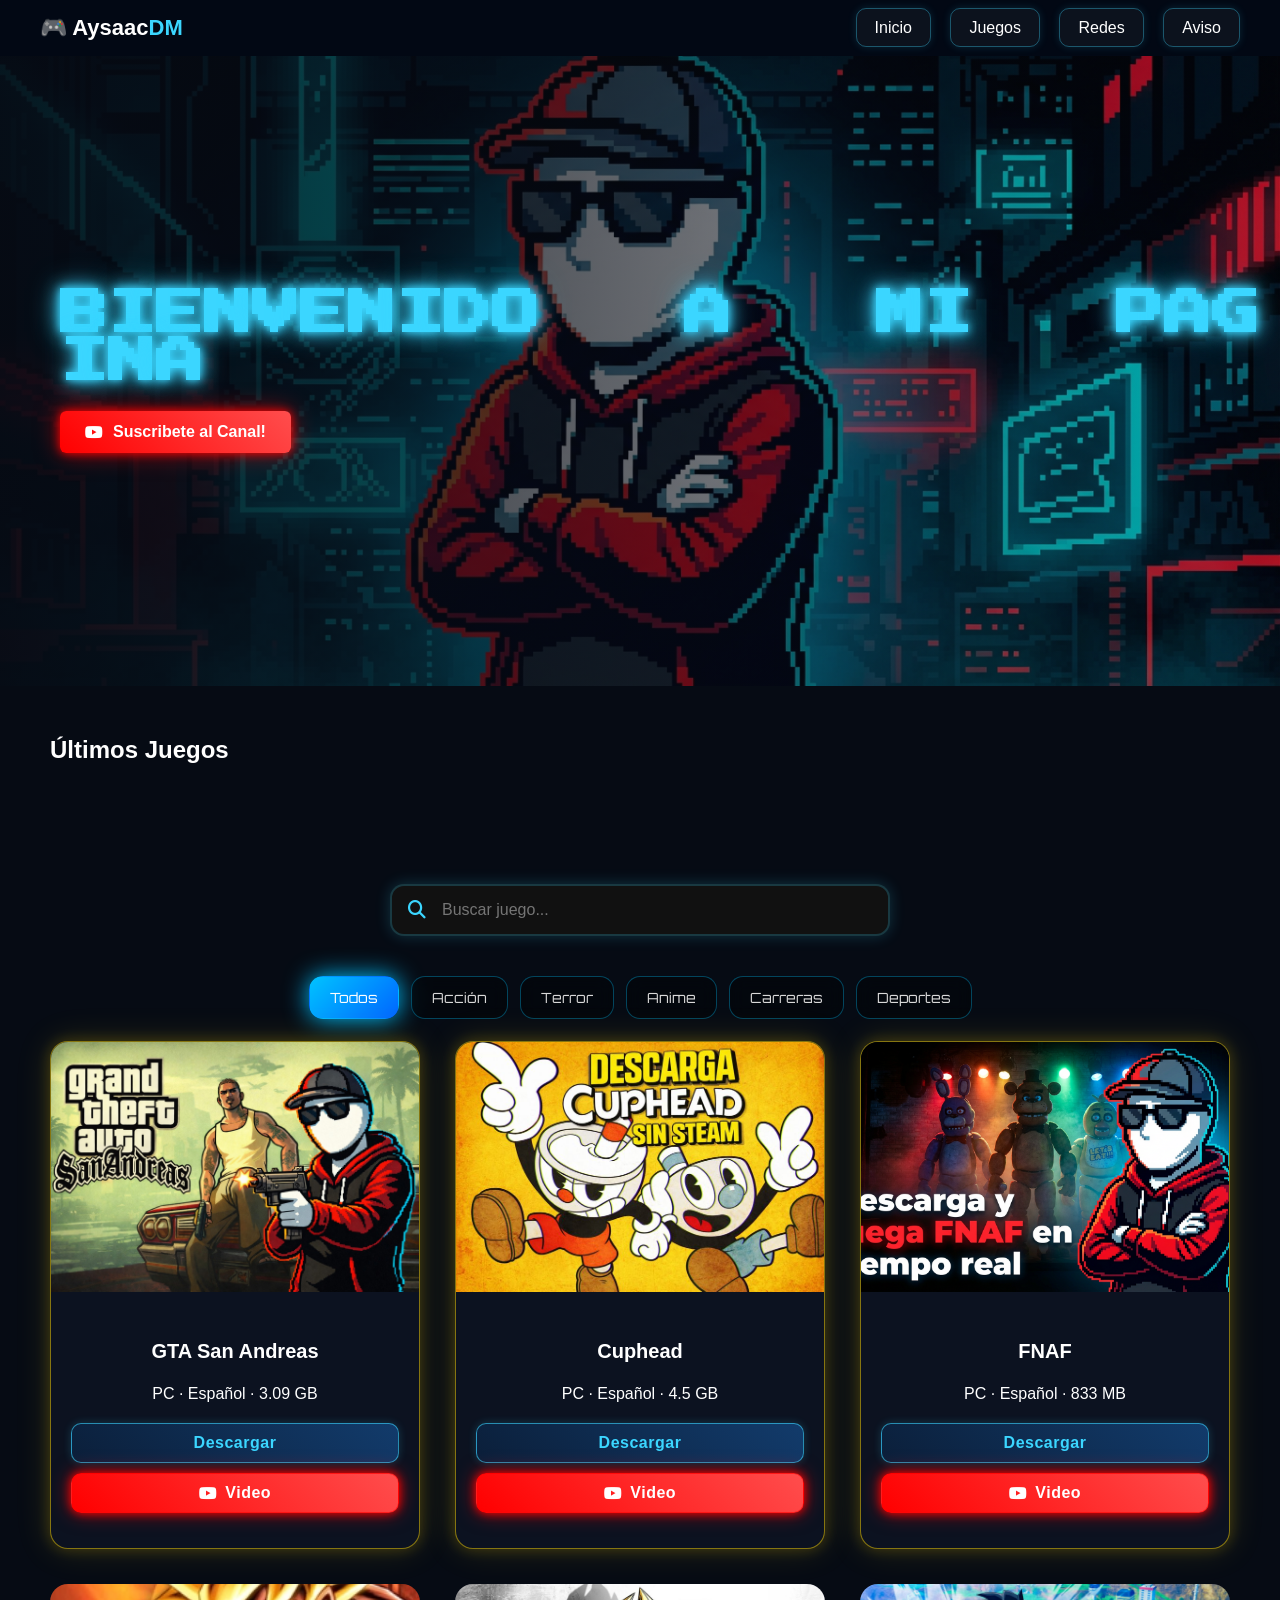
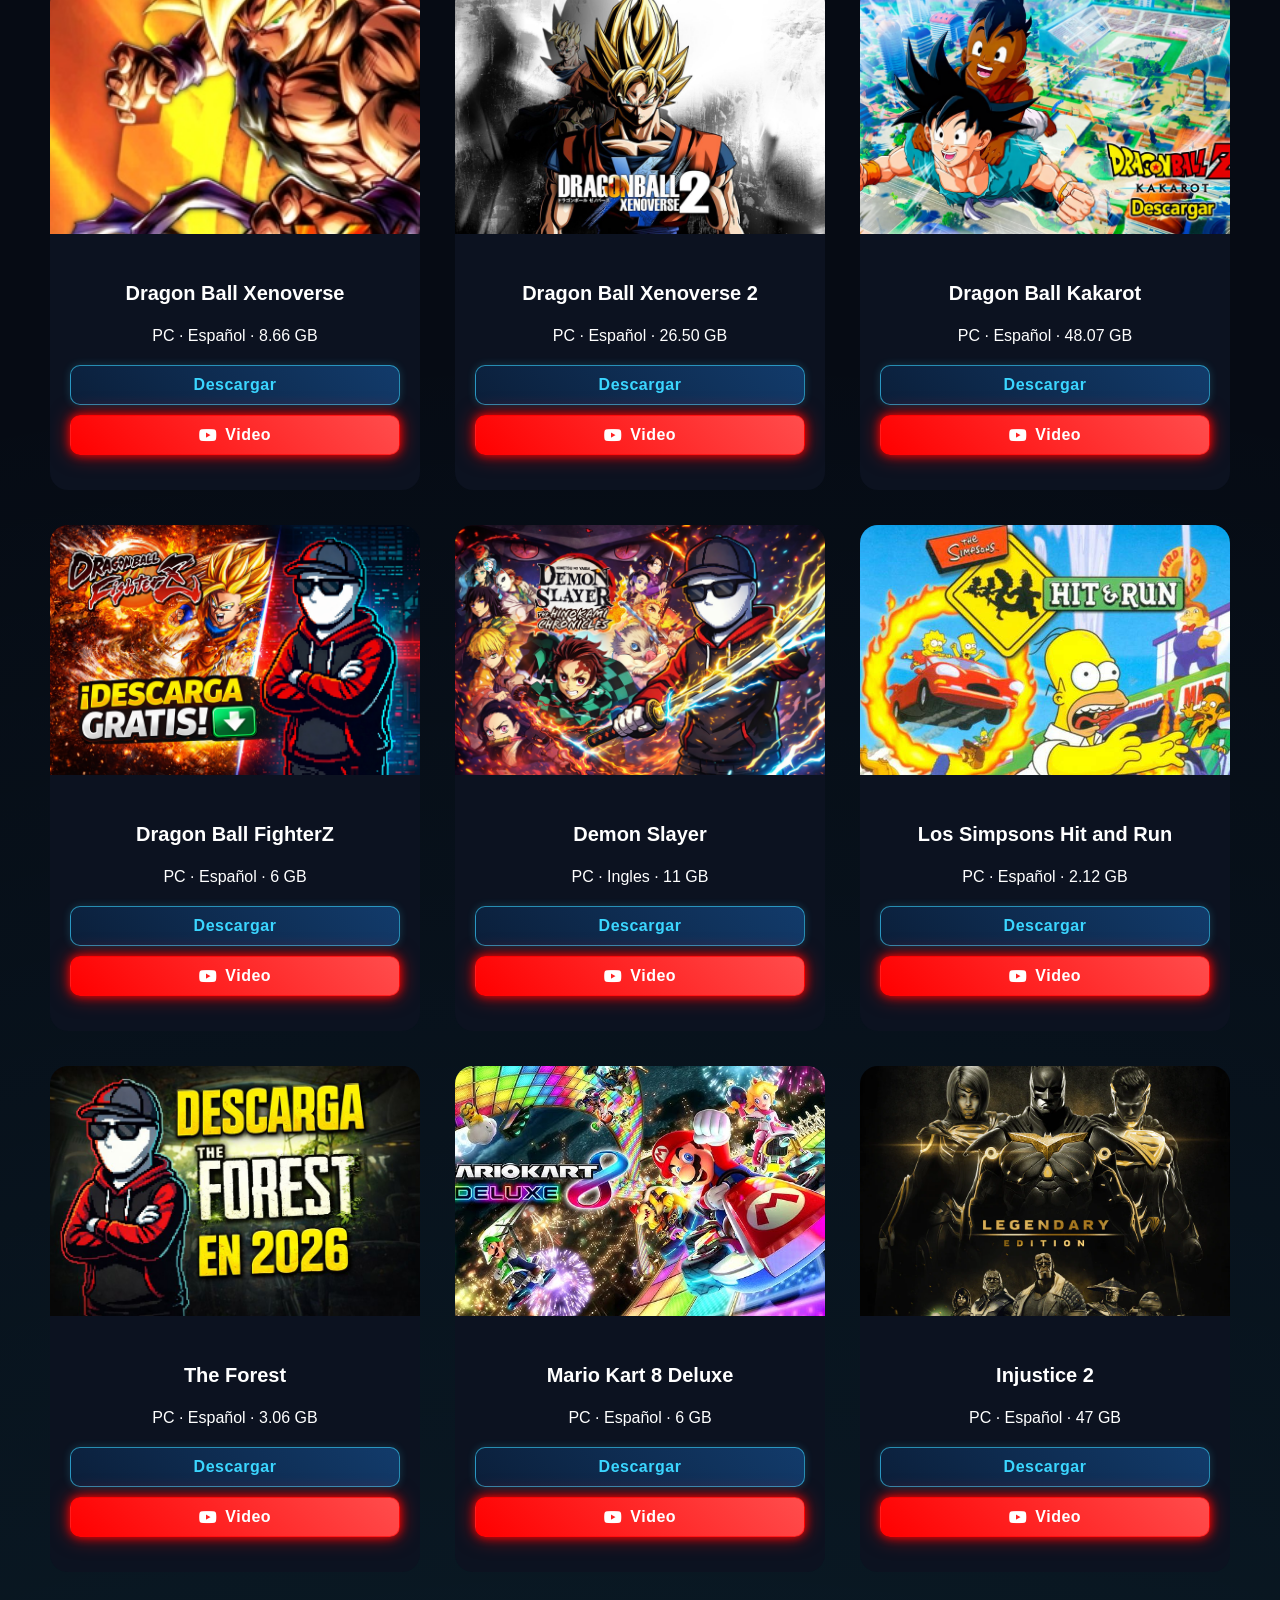
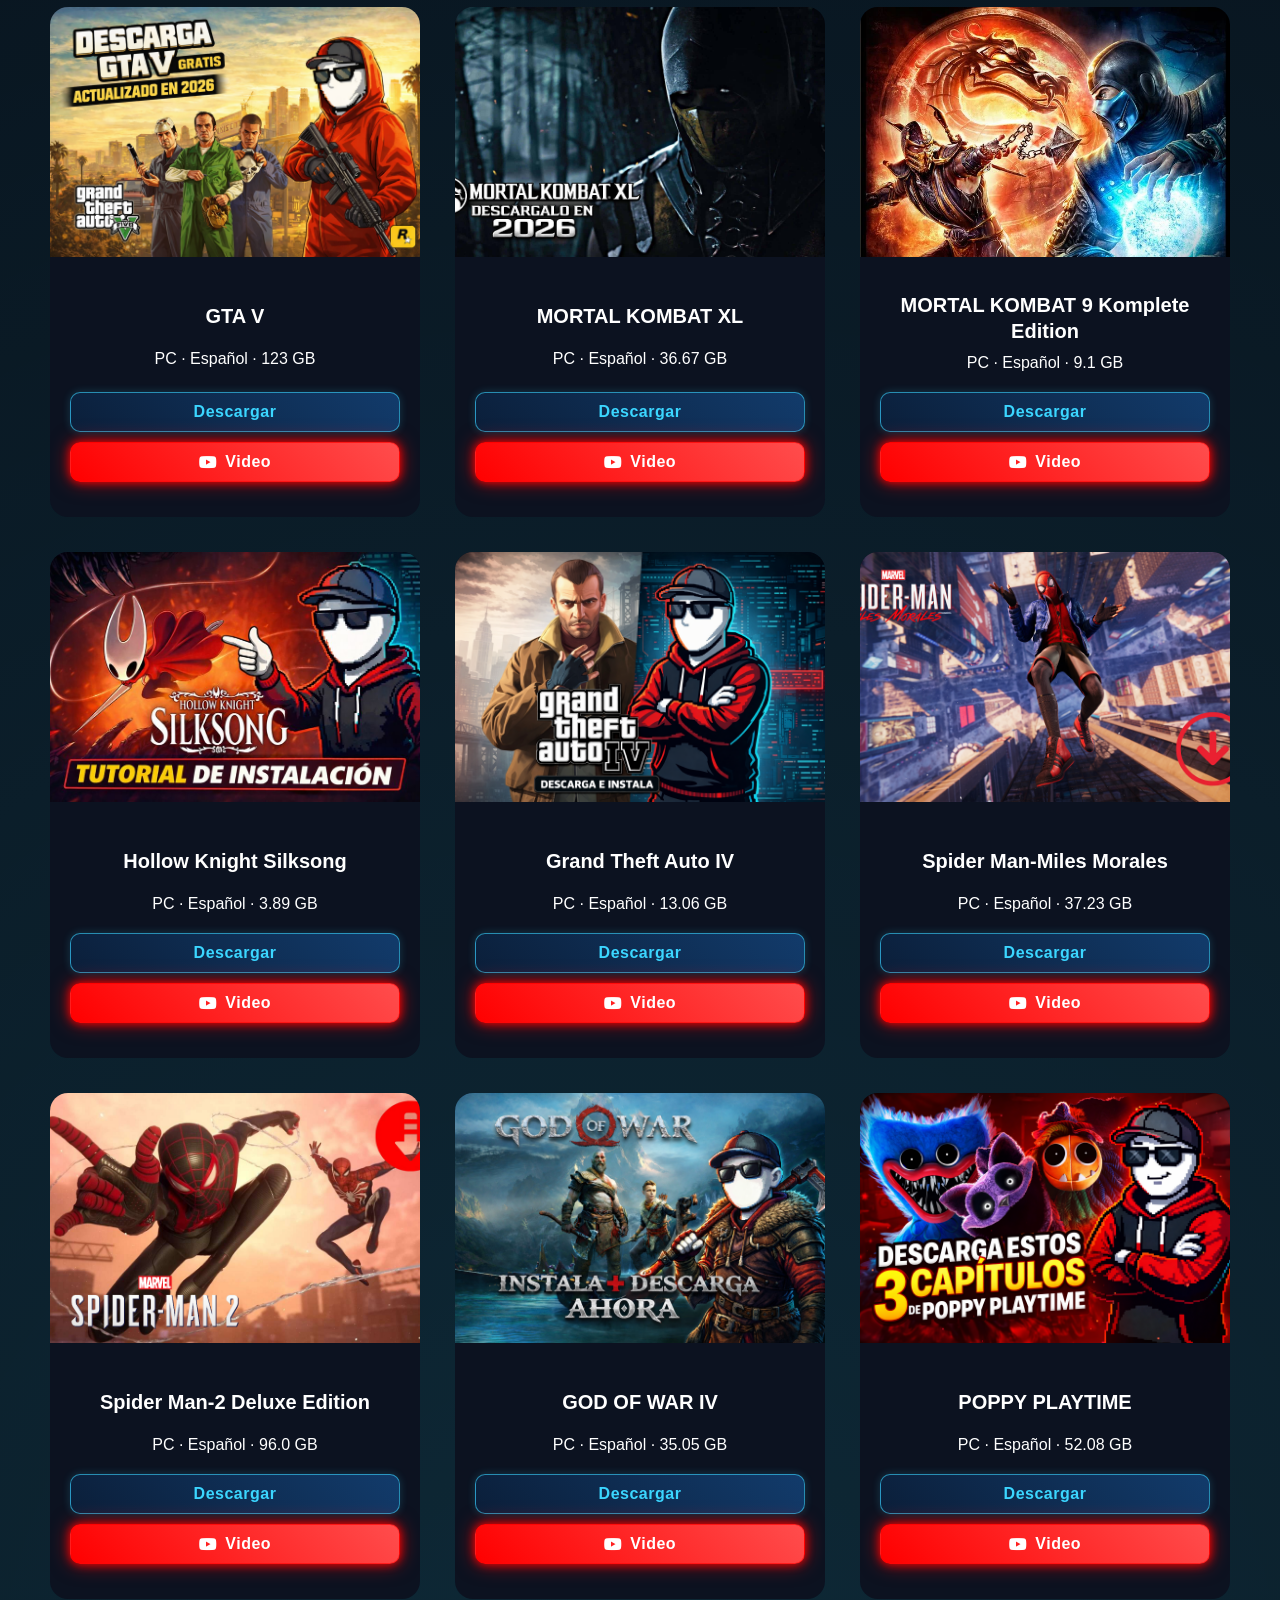
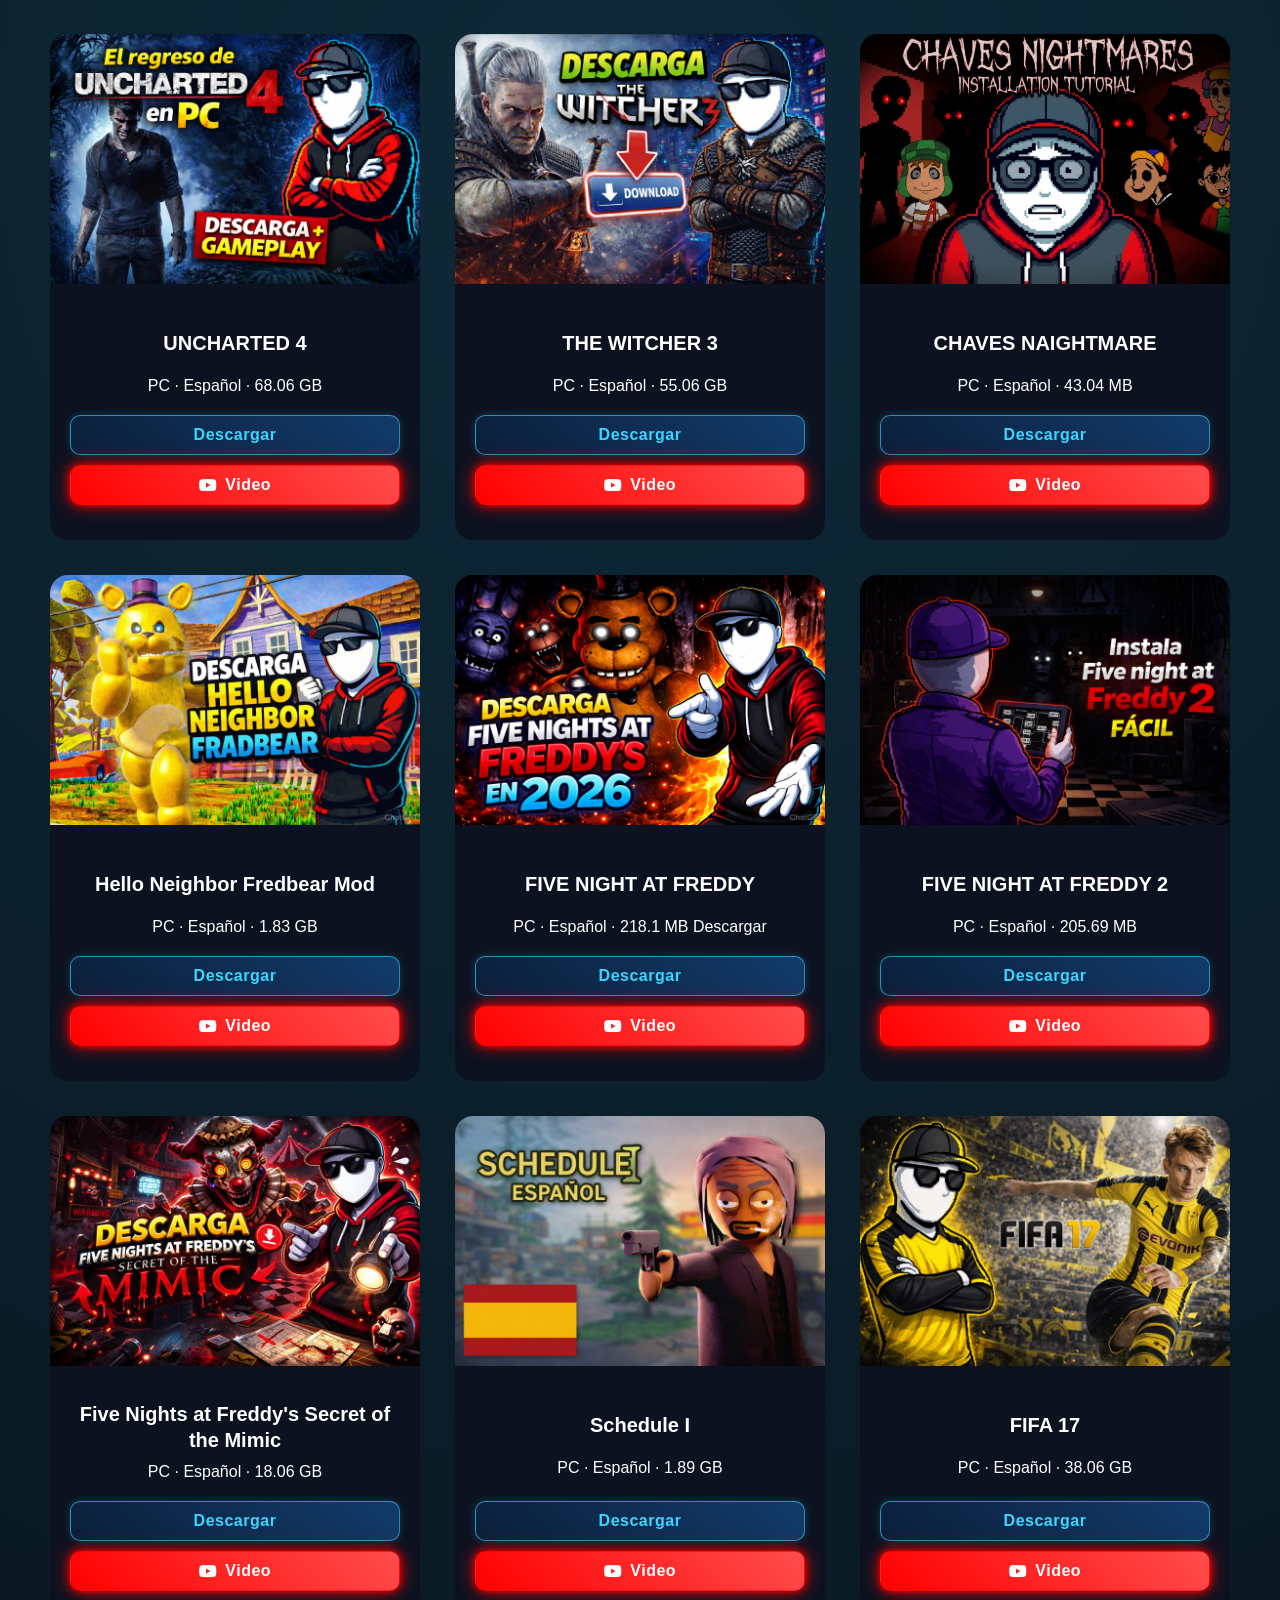
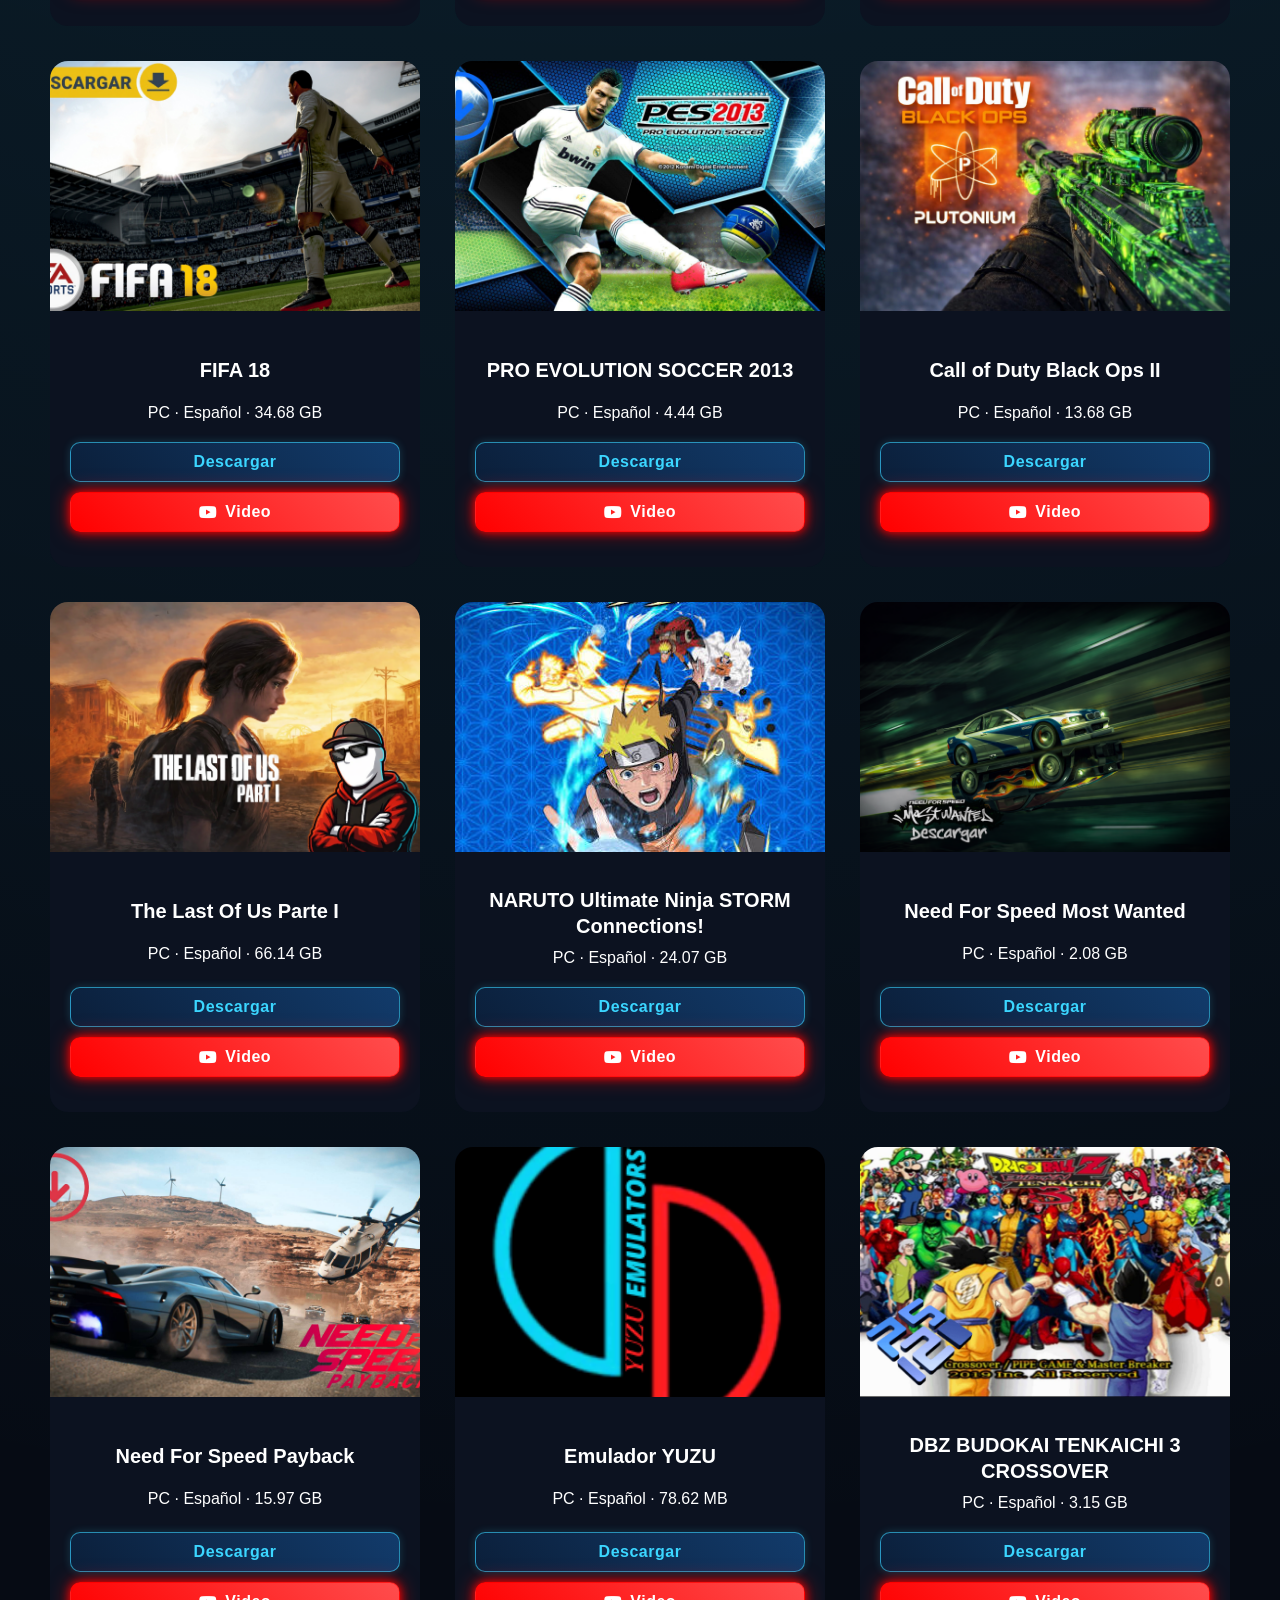
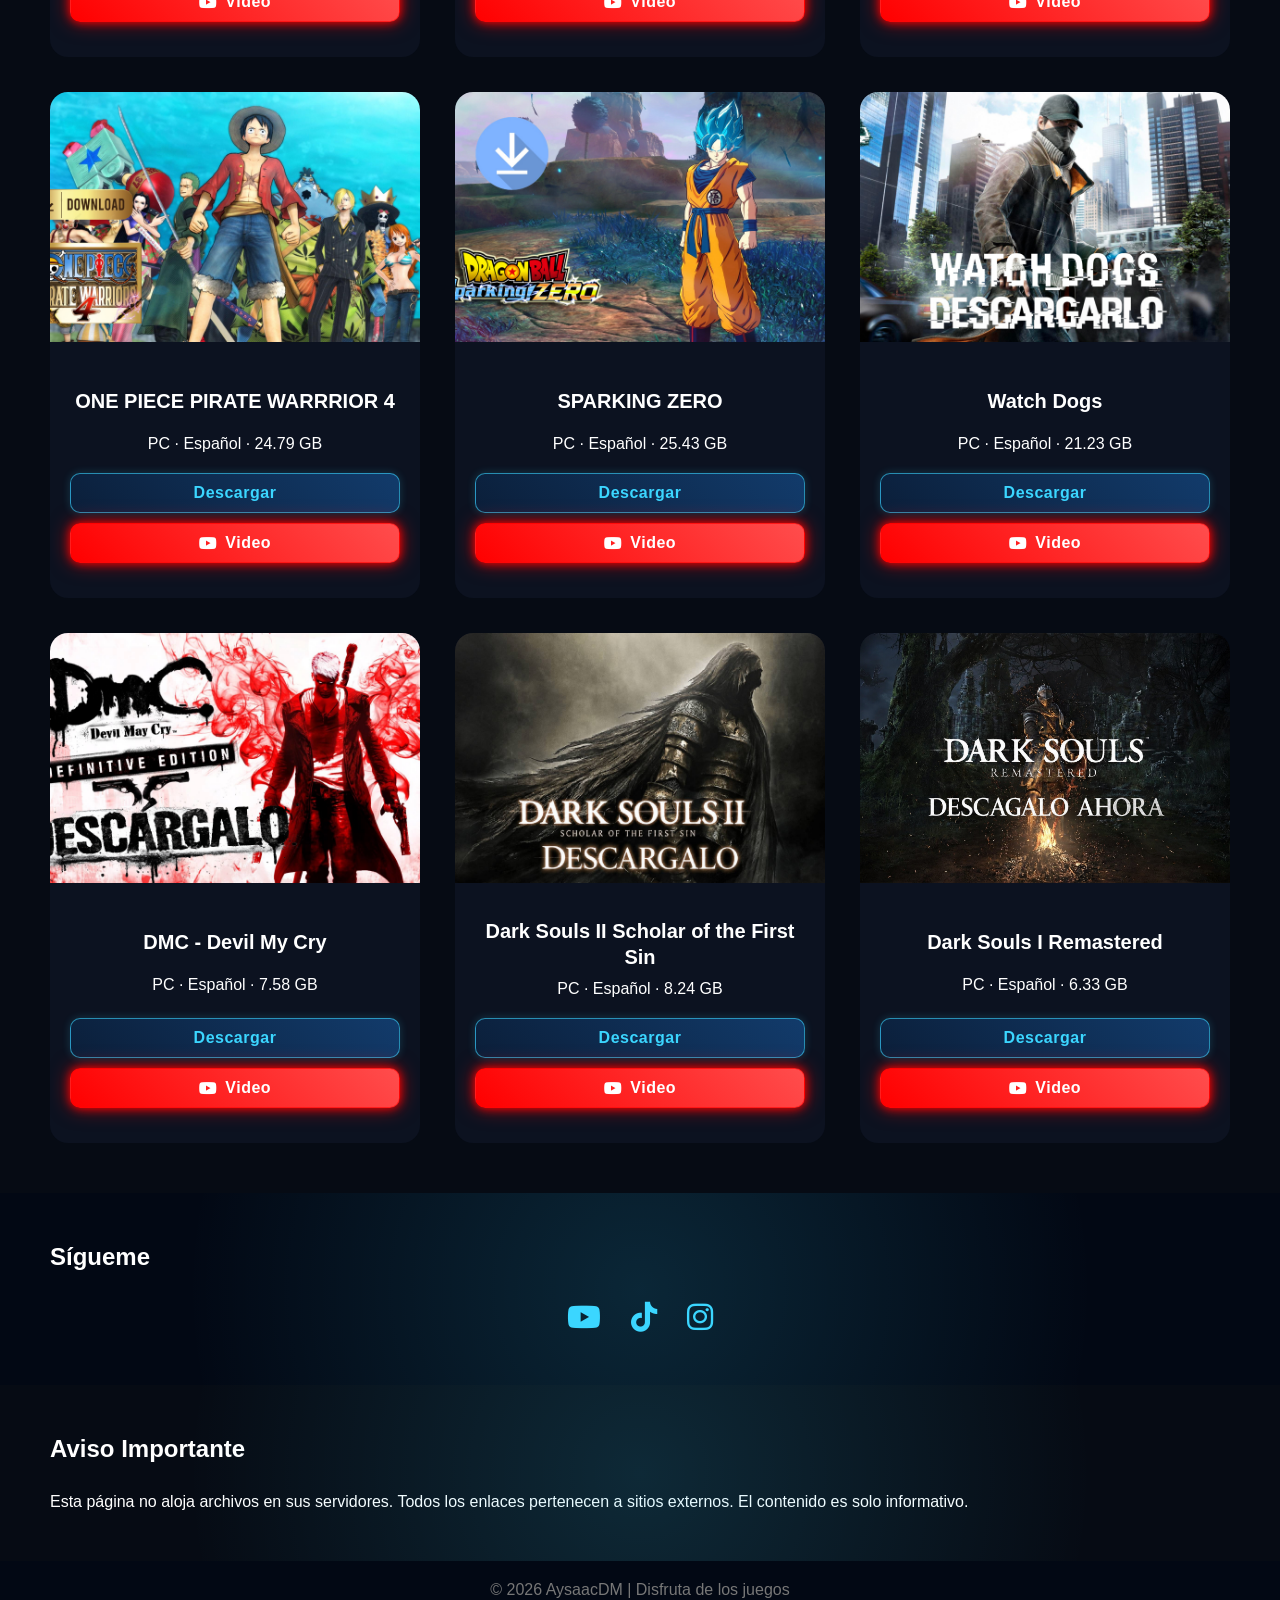
==== index.html @ 8da55d1e "payback" ====
<!DOCTYPE html>
  <html lang="es">

  <head>
  <meta charset="UTF-8">
  <title>Aysaac_DM | Descarga Juegos PC</title>

  <link rel="icon" href="images/logo.ico.png" type="image/png">

  <meta name="viewport" content="width=device-width, initial-scale=1.0">

  <link rel="stylesheet" href="style.css">

  <link rel="stylesheet"
  href="https://cdnjs.cloudflare.com/ajax/libs/font-awesome/6.5.0/css/all.min.css">

  <link href="https://fonts.googleapis.com/css2?family=Orbitron:wght@500;700;900&display=swap" rel="stylesheet">

  <link href="https://fonts.googleapis.com/css2?family=Press+Start+2P&display=swap" rel="stylesheet">


  </head>



  <body>
    

    

    <!-- LOADER GAMER -->

  <!-- LOADER -->

  <div id="loader">

    <div class="loader-content">

      <div class="loader-top">
        NO OLVIDES SUSCRIBIRTE AL CANAL!!
      </div>

      <div class="loader-logo">
        <img src="images/logo.ico.png" alt="Logo">
      </div>

      <h2>AysaacDM</h2>

      <p>Cargando juegos...</p>

      <div class="loader-bar">
        <div class="loader-progress"></div>
      </div>

    </div>

  </div>

  <!-- NAVBAR -->

  <header class="navbar">

  <div class="logo">🎮 Aysaac<span>DM</span></div>

  <nav>
  <a href="#inicio">Inicio</a>
  <a href="#juegos">Juegos</a>
  <a href="#redes">Redes</a>
  <a href="#aviso">Aviso</a>
  </nav>

  </header>



  <section class="hero" id="inicio">

  <div class="hero-text">

  <h1 class="mario-title">
  <span>B</span><span>I</span><span>E</span><span>N</span><span>V</span><span>E</span><span>N</span><span>I</span><span>D</span><span>O</span>
  &nbsp;
  <span>A</span>
  &nbsp;
  <span>M</span><span>I</span>
  &nbsp;
  <span>P</span><span>A</span><span>G</span><span>I</span><span>N</span><span>A</span>
  </h1>

  <a href="https://www.youtube.com/@Aysaac__DM" target="_blank" class="btn btn-games">
  <i class="fa-brands fa-youtube"></i>
  <span>Suscribete al Canal!</span>
  </a>

  </div>

  </section>

  <!-- JUEGOS -->





  <section class="section" id="juegos">

  <h2>Últimos Juegos</h2>

  <section class="features">

  </section>

  <!-- BUSCADOR -->

  <div class="search-box">

    <i class="fas fa-search"></i>

    <input 
      type="text" 
      id="searchInput" 
      placeholder="Buscar juego..."
    >

  </div>

  <!-- CATEGORIAS -->

<div class="categories">

  <button class="cat-btn active" data-category="all">
    Todos
  </button>

  <button class="cat-btn" data-category="accion">
    Acción
  </button>

  <button class="cat-btn" data-category="terror">
    Terror
  </button>

  <button class="cat-btn" data-category="anime">
    Anime
  </button>

  <button class="cat-btn" data-category="carreras">
    Carreras
  </button>

  <button class="cat-btn" data-category="deportes">
    Deportes
  </button>

</div>

  <div class="games-grid">


    


  <!-- GTA SA -->

 <div class="game-card" data-category="accion">
  <img src="images/gallery/Juegos/GTA SANDRI.jpeg">

  <div class="overlay">
    <h4>Requisitos</h4>

    <ul>
      <li><strong>SO:</strong> Windows 2000 / XP</li>
      <li><strong>CPU:</strong> Pentium 4 o Athlon XP</li>
      <li><strong>GPU:</strong> 128 MB (GeForce 6 recomendado)</li>
      <li><strong>RAM:</strong> 384 MB</li>
      <li><strong>Almacenamiento:</strong> 4.7 GB</li>
      <li><strong>Audio:</strong> DirectX 9 (Sound Blaster Audigy 2 recomendado)</li>
    </ul>
  </div>

  <div class="info">
  <h3>GTA San Andreas</h3>
  <p>PC · Español · 3.09 GB</p>
  <a href="https://www.mediafire.com/file/rllju7hpliow1r2/GTA+SAN+ANDREAS.rar/file" target="_blank">Descargar</a>

  <a href="https://www.youtube.com/watch?v=k7CGiXMUijY" target="_blank" class="btn-yt">
    <i class="fa-brands fa-youtube"></i> Video
  </a>
  </div>
  </div>


  <!-- CUPHEAD -->

 <div class="game-card" data-category="accion">
  <img src="images/gallery/Juegos/cup.png">

  <div class="overlay">
    <h4>Requisitos</h4>

    <ul>
      <li><strong>SO:</strong> Windows 7 / 8 / 10</li>
      <li><strong>CPU:</strong> i3 2100 / Athlon II X4 640</li>
      <li><strong>RAM:</strong> 4 GB</li>
      <li><strong>GPU:</strong> GT 240 1GB / Radeon 5570 1GB</li>
      <li><strong>DirectX:</strong> 9.0</li>
      <li><strong>Almacenamiento:</strong> 15 GB</li>
    </ul>
  </div>

  <div class="info">
  <h3>Cuphead</h3>
  <p>PC · Español · 4.5 GB</p>
  <a href="https://www.mediafire.com/file/mxf8cq0v25fnnbp/Cuphead-Kira-gtaall.rar/file" target="_blank">Descargar</a>


  <a href="https://youtu.be/Y2ePEMEddlQ?si=c9VdVTzlNTROynIb" target="_blank" class="btn-yt">
    <i class="fa-brands fa-youtube"></i> Video
  </a>

  </div>
  </div>


  <!-- FNAF -->

<div class="game-card" data-category="terror">
  <img src="images/gallery/Juegos/fnaf.png">

    <div class="overlay">
  <h4>Requisitos</h4>

    <ul>
      <li><strong>SO:</strong> Windows XP / Vista / 7</li>
      <li><strong>CPU:</strong> Pentium 4 2 GHz o equivalente</li>
      <li><strong>GPU:</strong> 1 GB</li>
      <li><strong>DirectX:</strong> 9.0</li>
      <li><strong>Almacenamiento:</strong> 250 MB</li>
    </ul>
  </div>

  <div class="info">
  <h3>FNAF</h3>
  <p>PC · Español · 833 MB</p>
  <a href="https://www.mediafire.com/file/dpvyp57zwkxah10/FNAF_REAL_TIME.rar/file/" target="_blank">Descargar</a>

  <a href="https://youtu.be/ZVN8zI2u3Ow?si=3Av5zK5i4zygZqQC" target="_blank" class="btn-yt">
    <i class="fa-brands fa-youtube"></i> Video
  </a>

  </div>
  </div>


  <!-- XENOVERSE -->

<div class="game-card" data-category="anime">
  <img src="images/gallery/Juegos/XENOVERSEEE1.jpg">

  <div class="overlay">
    <h4>Requisitos</h4>

    <ul>
      <li><strong>SO:</strong> Windows Vista / 7 (64-bit)</li>
      <li><strong>CPU:</strong> Core 2 Duo 2.4 GHz / Athlon X2 5200+</li>
      <li><strong>GPU:</strong> GeForce 8800 / Radeon HD 3870 (512 MB)</li>
      <li><strong>RAM:</strong> 2 GB</li>
      <li><strong>DirectX:</strong> 9.0c</li>
      <li><strong>Almacenamiento:</strong> 10 GB</li>
    </ul>
  </div>

  <div class="info">
  <h3>Dragon Ball Xenoverse</h3>
  <p>PC · Español · 8.66 GB</p>
  <a href="https://1shared.link/d/6tYD4kFzE_CR" target="_blank">Descargar</a>

   <a href="https://www.youtube.com/watch?v=-KepyLrRb-I" target="_blank" class="btn-yt">
    <i class="fa-brands fa-youtube"></i> Video
  </a>
  

</div>
  </div>

  <div class="game-card" data-category="anime">
  <img src="images/gallery/Juegos/xenoversee2.jpg">

  <div class="overlay">
    <h4>Requisitos</h4>

<ul>
  <li><strong>SO:</strong> Windows 10 / 11 (64-bit)</li>
  <li><strong>CPU:</strong> Intel Core i5-4460 / AMD Ryzen 3 1200 o superior</li>
  <li><strong>GPU:</strong> NVIDIA GeForce GTX 750 Ti / AMD Radeon HD 7850 o superior</li>
  <li><strong>RAM:</strong> 8 GB</li>
  <li><strong>DirectX:</strong> 11</li>
  <li><strong>Almacenamiento:</strong> 17 GB o más</li>
</ul>
  </div>

  <div class="info">
  <h3>Dragon Ball Xenoverse 2</h3>
  <p>PC · Español · 26.50 GB</p>
  <a href="https://1shared.link/d/_0Cbdvd2vwU0" target="_blank">Descargar</a>

   <a href="https://www.youtube.com/watch?v=_yi1lsTfALY" target="_blank" class="btn-yt">
    <i class="fa-brands fa-youtube"></i> Video
  </a>
  

</div>
  </div>


  <!-- HYTALE -->

<div class="game-card" data-category="anime">
  <img src="images/gallery/Juegos/Kakarot.png">

  <div class="overlay">
    <h4>Requisitos</h4>

<ul>
  <li><strong>SO:</strong> Windows 10 64-bit</li>
  <li><strong>CPU:</strong> Intel Core i5-2400 / AMD Phenom II X6 1100T</li>
  <li><strong>GPU:</strong> GTX 750 Ti / Radeon HD 7950</li>
  <li><strong>RAM:</strong> 8 GB</li>
  <li><strong>Almacenamiento:</strong> 40 GB disponibles</li>
  <li><strong>DirectX:</strong> Versión 11</li>
</ul>
  </div>

  <div class="info">
  <h3>Dragon Ball Kakarot</h3>
  <p>PC · Español · 48.07 GB</p>
  <a href="https://1shared.link/d/tyL8OWLxM-ZJ" target="_blank">Descargar</a>
  
  <a href="https://youtu.be/2BkRnjzjzXs?si=EoT9rq_goZgwVsqI" target="_blank" class="btn-yt">
    <i class="fa-brands fa-youtube"></i> Video
  </a>

</div>
  </div>


  <!-- DRAGON BALL FIGHTERZ -->

<div class="game-card" data-category="anime">
  <img src="images/gallery/Juegos/fght.png">

  <div class="overlay">
    <h4>Requisitos</h4>

    <ul>
      <li><strong>SO:</strong> Windows 10+</li>
      <li><strong>CPU:</strong> Intel Core i5-3470 / AMD Ryzen 3 1200</li>
      <li><strong>GPU:</strong> NVIDIA GeForce GT 640 (2 GB) / AMD Radeon HD 7950 (3 GB)</li>
      <li><strong>RAM:</strong> 6 GB</li>
      <li><strong>DirectX:</strong> 11</li>
      <li><strong>Almacenamiento:</strong> 30 GB</li>
    </ul>
  </div>

  <div class="info">
  <h3>Dragon Ball FighterZ</h3>
  <p>PC · Español · 6 GB</p>
  <a href="https://1shared.link/d/jisxzUT22POE" target="_blank">Descargar</a>

  <a href="https://youtu.be/g8d5e7popHY" target="_blank" class="btn-yt">
    <i class="fa-brands fa-youtube"></i> Video
  </a>

  </div>
  </div>


  <!-- DEMON SLAYER -->

<div class="game-card" data-category="anime">
  <img src="images/gallery/Juegos/Demo.png">

  <div class="overlay">
    <h4>Requisitos</h4>

    <ul>
      <li><strong>SO:</strong> Windows 10+</li>
      <li><strong>CPU:</strong> Intel Core i5-3470 / AMD Ryzen 3 1200</li>
      <li><strong>GPU:</strong> NVIDIA GeForce GT 640 (2 GB) / AMD Radeon HD 7950 (3 GB)</li>
      <li><strong>RAM:</strong> 6 GB</li>
      <li><strong>DirectX:</strong> 11</li>
      <li><strong>Almacenamiento:</strong> 30 GB</li>
    </ul>
  </div> <!-- ✅ ESTE CIERRE FALTABA -->

  <div class="info">
  <h3>Demon Slayer</h3>
  <p>PC · Ingles · 11 GB</p>
  <a href="https://www.mediafire.com/file/lxok8yq92onoi8n/DEMON_SLAYER.torrent/file" target="_blank">Descargar</a>

  <a href="https://youtu.be/LftC0isSQis?si=gJVhBDRYR3LcnYRV" target="_blank" class="btn-yt">
    <i class="fa-brands fa-youtube"></i> Video
  </a>

  </div>
  </div>


  <!-- SIMPSONS -->

  <!-- SIMPSONS -->

  <div class="game-card">
  <img src="images/gallery/Juegos/simp.jpg">

  <div class="overlay">
    <h4>Requisitos</h4>

    <ul>
      <li><strong>SO:</strong> Microsoft Windows 98 / ME / 2000 / XP</li>
      <li><strong>CPU:</strong> Pentium III 1 GHz o equivalente</li>
      <li><strong>GPU:</strong> Tarjeta 3D compatible con DirectX (64 MB VRAM, T&L)</li>
      <li><strong>RAM:</strong> 256 MB</li>
      <li><strong>DirectX:</strong> 8.1 o superior</li>
      <li><strong>Audio:</strong> Tarjeta de sonido compatible con DirectX</li>
      <li><strong>Almacenamiento:</strong> 2.2 GB</li>
      <li><strong>Unidad:</strong> Lector CD-ROM 4X</li>
    </ul>
  </div>

  <div class="info">
  <h3>Los Simpsons Hit and Run</h3>
  <p>PC · Español · 2.12 GB</p>
  <a href="https://www.mediafire.com/file/si2wusjzrmrt692/Los_Simpsons_Hit_and_Run_-_AysaacDM.rar/file" target="_blank">Descargar</a>

  <a href="https://youtu.be/eVb5gvxaLbs?si=lA5Psq-jN1lP8d5y" target="_blank" class="btn-yt">
    <i class="fa-brands fa-youtube"></i> Video
  </a>

  </div>
  </div>


  <!-- THE FOREST -->

  <div class="game-card">
  <img src="images/gallery/Juegos/thefore.png">

  <div class="overlay">
    <h4>Requisitos</h4>

    <ul>
      <li><strong>SO:</strong> Windows 7</li>
      <li><strong>CPU:</strong> Procesador Quad Core</li>
      <li><strong>GPU:</strong> NVIDIA GeForce GTX 560</li>
      <li><strong>RAM:</strong> 4 GB</li>
      <li><strong>DirectX:</strong> 9.0</li>
      <li><strong>Almacenamiento:</strong> 5 GB</li>
      <li><strong>Audio:</strong> Tarjeta de sonido compatible con DirectX</li>
    </ul>
  </div>

  <div class="info">
  <h3>The Forest</h3>
  <p>PC · Español · 3.06 GB</p>
  <a href="https://www.mediafire.com/file/hulooi8ygowvgsw/The-Forest.rar/file" target="_blank">Descargar</a>

  <a href="https://youtu.be/zpbExv3RAlw?si=oVa7ggSahKhgmR7b" target="_blank" class="btn-yt">
    <i class="fa-brands fa-youtube"></i> Video
  </a>

  </div>
  </div>


  <!-- MARIO KART -->

<div class="game-card" data-category="carreras">
  <img src="images/gallery/Juegos/Mario.jpg">

  <div class="overlay">
    <h4>Requisitos</h4>

    <ul>
      <li><strong>SO:</strong> Windows 10 / 11</li>
      <li><strong>CPU:</strong> Intel Core i5/i7 (8ª gen+) / Ryzen 5/7</li>
      <li><strong>GPU:</strong> NVIDIA GTX 1060 / AMD RX 580 o superior</li>
      <li><strong>RAM:</strong> 16 GB</li>
      <li><strong>Almacenamiento:</strong> SSD requerido</li>
    </ul>
  </div>

  <div class="info">
  <h3>Mario Kart 8 Deluxe</h3>
  <p>PC · Español · 6 GB</p>
  <a href="https://switchrom.net/mario-kart-8-deluxe-nsp-xci-rom-96/" target="_blank">Descargar</a>

  <a href="https://youtu.be/JfQ8RovLNww?si=bmj4bAqeI0I1jKa8" target="_blank" class="btn-yt">
    <i class="fa-brands fa-youtube"></i> Video
  </a>

  </div>
  </div>


  <!-- INJUSTICE -->

<div class="game-card" data-category="accion">
  <img src="images/gallery/Juegos/Injus.webp">

  <div class="overlay">
    <h4>Requisitos</h4>

    <ul>
      <li><strong>SO:</strong> Windows 7 / 10 (64-bit)</li>
      <li><strong>CPU:</strong> Intel Core i3-2100 / AMD FX-6300 / Ryzen 5 1400</li>
      <li><strong>GPU:</strong> GTX 780 / GTX 1060 6GB / Radeon R9 290 / RX 570</li>
      <li><strong>RAM:</strong> 8 GB</li>
      <li><strong>DirectX:</strong> 11</li>
      <li><strong>Almacenamiento:</strong> 60 GB</li>
      <li><strong>Internet:</strong> Conexión de banda ancha</li>
    </ul>
  </div>

  <div class="info">
  <h3>Injustice 2</h3>
  <p>PC · Español · 47 GB</p>
  <a href="https://datanodes.to/gv3i48mowbk0/Injustice-2.zip" target="_blank">Descargar</a>

  <a href="https://youtu.be/ZrdoLpiKttA?si=eS-G5pEdL9qdeAW8" target="_blank" class="btn-yt">
    <i class="fa-brands fa-youtube"></i> Video
  </a>

  </div>
  </div>


  <!-- GTA V -->

<div class="game-card" data-category="accion">
  <img src="images/gallery/Juegos/GTA V.png">

  <div class="overlay">
    <h4>Requisitos</h4>

    <ul>
      <li><strong>SO:</strong> Windows 7 / 8 / 10 (64-bit)</li>
      <li><strong>CPU:</strong> Intel Core 2 Quad Q6600 / AMD Phenom 9850</li>
      <li><strong>GPU:</strong> NVIDIA 9800 GT / AMD HD 4870 (1 GB)</li>
      <li><strong>RAM:</strong> 4 GB</li>
      <li><strong>DirectX:</strong> 10</li>
      <li><strong>Almacenamiento:</strong> 72 GB</li>
    </ul>
  </div>

  <div class="info">
  <h3>GTA V</h3>
  <p>PC · Español · 123 GB</p>
  <a href="https://gofile.io/d/Ou8TXe" target="_blank">Descargar</a>

  <a href="https://youtu.be/x8QksO8FFbA?si=K8o90Puqe4bAYfMU" target="_blank" class="btn-yt">
    <i class="fa-brands fa-youtube"></i> Video
  </a>

  </div>
  </div>
  
  <!--MK XL-->

  <div class="game-card">
  <img src="images/gallery/Juegos/MK XL.jpg">

  <div class="overlay">
    <h4>Requisitos</h4>

    <ul>
      <li><strong>SO:</strong> Windows 7 / 8 (64-bit)</li>
      <li><strong>CPU:</strong> Intel Core i7-3770 / AMD FX-8350</li>
      <li><strong>GPU:</strong> NVIDIA GTX 660 / AMD Radeon HD 7950</li>
      <li><strong>RAM:</strong> 8 GB</li>
      <li><strong>DirectX:</strong> 11</li>
      <li><strong>Almacenamiento:</strong> 40 GB</li>
      <li><strong>Internet:</strong> Conexión de banda ancha</li>
    </ul>
  </div>

  <div class="info">
  <h3>MORTAL KOMBAT XL</h3>
  <p>PC · Español · 36.67 GB</p>
  <a href="https://www.mediafire.com/file/e4iuf472avoes6b/MKXL.rar/file" target="_blank">Descargar</a>

  <a href="https://www.youtube.com/watch?v=lbAFfzWpcL4" target="_blank" class="btn-yt">
    <i class="fa-brands fa-youtube"></i> Video
  </a>

  </div>
  </div>

  <div class="game-card">
  <img src="images/gallery/Juegos/MK9.webp">

  <div class="overlay">
    <h4>Requisitos</h4>

<ul>
  <li><strong>SO:</strong> Windows 7 / Windows 8 (64-bit)</li>
  <li><strong>CPU:</strong> Intel Core i5-750 / AMD Phenom II X4 965</li>
  <li><strong>GPU:</strong> NVIDIA GeForce GTX 560 / AMD Radeon HD 6950</li>
  <li><strong>RAM:</strong> 4 GB</li>
  <li><strong>DirectX:</strong> 11</li>
  <li><strong>Almacenamiento:</strong> 10 GB</li>
  <li><strong>Internet:</strong> Conexión de banda ancha para multijugador</li>
</ul>
  </div>

  <div class="info">
  <h3>MORTAL KOMBAT 9 Komplete Edition</h3>
  <p>PC · Español · 9.1 GB</p>
  <a href="https://gofile.io/d/JQNj1j" target="_blank">Descargar</a>

  <a href="https://www.youtube.com/watch?v=AWJG5EyeAgQ" target="_blank" class="btn-yt">
    <i class="fa-brands fa-youtube"></i> Video
  </a>

  </div>
  </div>



  <div class="game-card">
  <img src="images/gallery/Juegos/Hollow.png">
  <div class="overlay">
    <h4>Requisitos</h4>

    <ul>
      <li><strong>SO:</strong> Windows 10 (64-bit, versión 21H1 o superior)</li>
      <li><strong>CPU:</strong> Intel Core i5-3470</li>
      <li><strong>GPU:</strong> NVIDIA GTX 1050 (2 GB) / AMD Radeon R9 380 (2 GB)</li>
      <li><strong>RAM:</strong> 8 GB</li>
      <li><strong>DirectX:</strong> 10</li>
      <li><strong>Almacenamiento:</strong> 8 GB</li>
    </ul>
  </div>

  <div class="info">
  <h3>Hollow Knight Silksong</h3>
  <p>PC · Español · 3.89 GB</p>
  <a href="https://www.mediafire.com/file/uq3wbmh0yfks621/Hollow-Knight-Silksong.rar/file" target="_blank">Descargar</a>

  <a href="https://youtu.be/v2HTF9mJuIM?si=-pDcoWxQ5FKewa14" target="_blank" class="btn-yt">
    <i class="fa-brands fa-youtube"></i> Video
  </a>

  </div>
  </div>

<div class="game-card" data-category="accion">
  <img src="images/gallery/Juegos/Gta 4.png">

  <div class="overlay">
    <h4>Requisitos</h4>

    <ul>
      <li><strong>SO:</strong> Windows XP SP3 / Vista SP1</li>
      <li><strong>CPU:</strong> Intel Core 2 Duo 1.8 GHz / AMD Athlon X2 64 2.4 GHz</li>
      <li><strong>GPU:</strong> NVIDIA 7900 (256 MB) / ATI X1900 (256 MB)</li>
      <li><strong>RAM:</strong> 1.5 GB</li>
      <li><strong>DirectX:</strong> 9.0c</li>
      <li><strong>Almacenamiento:</strong> 16 GB</li>
      <li><strong>Audio:</strong> Sonido 5.1</li>
    </ul>
  </div>

  <div class="info">
  <h3>Grand Theft Auto IV</h3>
  <p>PC · Español · 13.06 GB</p>
  <a href="https://www.mediafire.com/file/7sndfezerrkvqgr/GTA_IV-COMPLETE_EDITION-AysaacDM.torrent/file" target="_blank">Descargar</a>

  <a href="https://youtu.be/Q7-R24AKPnU?si=D31Xmzzx5YleMnV8" target="_blank" class="btn-yt">
    <i class="fa-brands fa-youtube"></i> Video
  </a>

  </div>
  </div>

<div class="game-card" data-category="accion">
  <img src="images/gallery/Juegos/Miles Morales.jpg">

  <div class="overlay">
    <h4>Requisitos</h4>

  <ul>
    <li><strong>SO:</strong> Windows 10 (64-bit, versión 1909 o superior)</li>
    <li><strong>CPU:</strong> Intel Core i3-4160 / AMD equivalente</li>
    <li><strong>GPU:</strong> NVIDIA GTX 950 (2 GB) / AMD Radeon RX 470 (4 GB)</li>
    <li><strong>RAM:</strong> 8 GB</li>
    <li><strong>DirectX:</strong> 12</li>
    <li><strong>Almacenamiento:</strong> 75 GB disponibles (SSD recomendado)</li>
  </ul>
  </div>

  <div class="info">
  <h3>Spider Man-Miles Morales </h3>
  <p>PC · Español · 37.23 GB</p>
  <a href="https://1shared.link/d/0CHzx5cElJj2" target="_blank">Descargar</a>

  <a href="https://youtu.be/RDIRr7aKFV4?si=bJXXhhI3tgtU002g" target="_blank" class="btn-yt">
    <i class="fa-brands fa-youtube"></i> Video
  </a>

  </div>
  </div>

<div class="game-card" data-category="accion">
  <img src="images/gallery/Juegos/Spider man 2.jpg">

  <div class="overlay">
    <h4>Requisitos</h4>

  <ul>
    <li><strong>SO:</strong> Windows 10/11 (64-bit, versión 1909 o superior)</li>
    <li><strong>CPU:</strong> Intel Core i3-8100 / AMD Ryzen 3 3100</li>
    <li><strong>GPU:</strong> NVIDIA GTX 1650 / AMD Radeon RX 5500 XT</li>
    <li><strong>RAM:</strong> 16 GB</li>
    <li><strong>DirectX:</strong> 12</li>
    <li><strong>Almacenamiento:</strong> 140 GB disponibles (SSD requerido)</li>
  </ul>
  </div>

  <div class="info">
  <h3>Spider Man-2 Deluxe Edition </h3>
  <p>PC · Español · 96.0 GB</p>
  <a href="https://datavaults.co/yp5kbhxeerxx/Marvels_SpiderMan_2_Deluxe_Edition-papugames.com.rar" target="_blank">Descargar</a>

  <a href="https://youtu.be/6_sUkpKZAJE" target="_blank" class="btn-yt">
    <i class="fa-brands fa-youtube"></i> Video
  </a>

  </div>
  </div>


  <div class="game-card">
  <img src="images/gallery/Juegos/God of war.png">

  <div class="overlay">
    <h4>Requisitos</h4>

    <ul>
      <li><strong>SO:</strong> Windows 10 (64-bit)</li>
      <li><strong>CPU:</strong> Intel Core i5-6600K / AMD Ryzen 5 2400G</li>
      <li><strong>GPU:</strong> NVIDIA GTX 960 / AMD Radeon R9 290X</li>
      <li><strong>RAM:</strong> 8 GB</li>
      <li><strong>Almacenamiento:</strong> 70 GB (SSD recomendado)</li>
    </ul>
  </div>



  <div class="info">
  <h3>GOD OF WAR IV </h3>
  <p>PC · Español · 35.05 GB</p>
  <a href="https://www.mediafire.com/folder/swuclq35m66q6/GOD+OF+WAR" target="_blank">Descargar</a>

  <a href="https://youtu.be/aD1RVe-7BcU?si=QMJ9nOoqsbtQqt_G" target="_blank" class="btn-yt">
    <i class="fa-brands fa-youtube"></i> Video
  </a>

  </div>
  </div>

  <div class="game-card">
  <img src="images/gallery/Juegos/PO.png">

  <div class="overlay">
    <h4>Sin Informacion</h4>

  </div>

  <div class="info">
  <h3>POPPY PLAYTIME</h3>
  <p>PC · Español · 52.08 GB</p>
  <a href="https://1fichier.com/?x3nkk13f1fdglr8r9c07" target="_blank">Descargar</a>

  <a href="https://youtu.be/lc-afSa7T_Q?si=jQw2649d3f7Kq7FPss" target="_blank" class="btn-yt">
    <i class="fa-brands fa-youtube"></i> Video
  </a>

  </div>
  </div>

<div class="game-card" data-category="accion">
  <img src="images/gallery/Juegos/Uncha.png">

  <div class="overlay">
    <h4>Requisitos</h4>

    <ul>
      <li><strong>SO:</strong> Windows 10 (64-bit)</li>
      <li><strong>CPU:</strong> Intel Core i7-4770 / AMD Ryzen 5 1500X</li>
      <li><strong>GPU:</strong> NVIDIA GTX 1060 (6 GB) / AMD RX 570 (4 GB)</li>
      <li><strong>RAM:</strong> 16 GB</li>
      <li><strong>Almacenamiento:</strong> 126 GB (SSD)</li>
    </ul>
  </div>

  <div class="info">
  <h3>UNCHARTED 4 </h3>
  <p>PC · Español · 68.06 GB</p>
  <a href="https://www.mediafire.com/file/qtia1zds30el7pl/Unchar4-Aysaac.torrent/file" target="_blank">Descargar</a>

  <a href="https://youtu.be/zYc_GRiYPDU?si=0aTyaL4vs3pPaukDs" target="_blank" class="btn-yt">
    <i class="fa-brands fa-youtube"></i> Video
  </a>

  </div>
  </div>

  <div class="game-card">
  <img src="images/gallery/Juegos/WIWI.png">

  <div class="overlay">
    <h4>Requisitos</h4>

    <ul>
      <li><strong>SO:</strong> Windows 7 / 8 / 10 (64-bit)</li>
      <li><strong>CPU:</strong> Intel Core i7-3770 / AMD FX-8350</li>
      <li><strong>GPU:</strong> NVIDIA GTX 770 / AMD Radeon R9 290</li>
      <li><strong>RAM:</strong> 8 GB</li>
      <li><strong>Almacenamiento:</strong> 35–40 GB</li>
    </ul>
  </div>

  <div class="info">
  <h3>THE WITCHER 3 </h3>
  <p>PC · Español · 55.06 GB</p>
  <a href="https://www.mediafire.com/file/x9ysldxnsbx9qx3/The.Witcher.3.Wild.Hunt.Complete.Edition-AysaacDM.torrent/file" target="_blank">Descargar</a>

  <a href="https://youtu.be/YZ1cgWrRvB8?si=48VVigAeGHJvuaPL" target="_blank" class="btn-yt">
    <i class="fa-brands fa-youtube"></i> Video
  </a>

  </div>
  </div>

<div class="game-card" data-category="terror">
  <img src="images/gallery/Juegos/Portada Chaves Nightmares Tutorial.png">

  <div class="overlay">
    <h4>Requisitos</h4>

    <ul>
      <li><strong>SO:</strong> Windows 7 / 10 / 11</li>
      <li><strong>CPU:</strong> Doble núcleo 2.0 GHz o superior</li>
      <li><strong>GPU:</strong> Integrada o dedicada compatible con DirectX 9.0</li>
      <li><strong>RAM:</strong> 2–4 GB</li>
      <li><strong>DirectX:</strong> 9.0 o superior</li>
      <li><strong>Almacenamiento:</strong> &lt; 1 GB</li>
    </ul>
  </div>

  <div class="info">
  <h3>CHAVES NAIGHTMARE</h3>
  <p>PC · Español · 43.04 MB</p>
  <a href="https://www.malavida.com/es/soft/chaves-nightmares/descargar" target="_blank">Descargar</a>

  <a href="https://youtu.be/OWZouzxcSBg?si=BexVq_-gNTwf_Om3" target="_blank" class="btn-yt">
    <i class="fa-brands fa-youtube"></i> Video
  </a>

  </div>
  </div>

  <div class="game-card">
  <img src="images/gallery/Juegos/Hello.png">

  <div class="overlay">
    <h4>Requisitos</h4>

    <ul>
      <li><strong>SO:</strong> Windows 10</li>
      <li><strong>CPU:</strong> Intel Core i7</li>
      <li><strong>GPU:</strong> NVIDIA GTX 1060</li>
      <li><strong>RAM:</strong> 8 GB</li>
      <li><strong>Almacenamiento:</strong> 5 GB</li>
    </ul>
  </div>

  <div class="info">
  <h3>Hello Neighbor Fredbear Mod</h3>
  <p>PC · Español · 1.83 GB</p>
  <a href="https://www.mediafire.com/file/u7tkummcssv2wn1/Hello-Neighbor.rar/filee" target="_blank">Descargar</a>

  <a href="https://youtu.be/xM3cNROPk_g?si=5rQPbwM7fXE6-mqS" target="_blank" class="btn-yt">
    <i class="fa-brands fa-youtube"></i> Video
  </a>

  </div>
  </div>

<div class="game-card" data-category="terror">
  <img src="images/gallery/Juegos/Fnaf 111.png">

  <div class="overlay">
    <h4>Requisitos</h4>

    <ul>
      <li><strong>SO:</strong> Windows 10 (64-bit)</li>
      <li><strong>CPU:</strong> Intel Core i5-6600K / AMD Ryzen 5 3600</li>
      <li><strong>GPU:</strong> NVIDIA GTX 1050 Ti</li>
      <li><strong>RAM:</strong> 8 GB</li>
      <li><strong>DirectX:</strong> 12</li>
      <li><strong>Almacenamiento:</strong> 80 GB</li>
    </ul>
  </div>

  <div class="info">
  <h3>FIVE NIGHT AT FREDDY  </h3>
  <p>PC · Español ·  218.1 MB
  Descargar</p>
  <a href="https://www.mediafire.com/file/ifx3l9trkdzwfkr/Five_Ninght_at_Freddy_1-AysaacDM.rar/file" target="_blank">Descargar</a>

  <a href="https://youtu.be/Zkbb5Ae6PUQ?si=k8vKd-am1DBChCfd" target="_blank" class="btn-yt">
    <i class="fa-brands fa-youtube"></i> Video
  </a>

  </div>
  </div>

<div class="game-card" data-category="terror">
  <img src="images/gallery/Juegos/Fnaf Two.png">

  <div class="overlay">
    <h4>Requisitos</h4>

    <ul>
      <li><strong>SO:</strong> Windows XP / Vista / 7 / 8 o superior</li>
      <li><strong>CPU:</strong> Pentium 4 2 GHz / AMD Athlon o equivalente</li>
      <li><strong>GPU:</strong> 1 GB VRAM</li>
      <li><strong>RAM:</strong> 1 GB</li>
      <li><strong>Almacenamiento:</strong> 250 MB</li>
    </ul>
  </div>

  <div class="info">
  <h3>FIVE NIGHT AT FREDDY 2</h3>
  <p>PC · Español ·   205.69 MB</p>
  <a href="https://www.mediafire.com/file/t1cs9zsh998l6fy/Five_Ninght_at_Freddy_2-AysaacDM.rar/file"target="_blank">Descargar</a>

  <a href="https://youtu.be/BKmQodN9JxU?si=tS7_o3Q41yrCXhft" target="_blank" class="btn-yt">
    <i class="fa-brands fa-youtube"></i> Video
  </a>

  </div>
  </div>

<div class="game-card" data-category="terror">
  <img src="images/gallery/Juegos/Themimic.png">

  <div class="overlay">
    <h4>Requisitos</h4>

    <ul>
      <li><strong>CPU:</strong> Superior a Intel Core i5-8400 / AMD Ryzen 5 1500X</li>
      <li><strong>GPU:</strong> Superior a NVIDIA GTX 1070 / AMD RX Vega 56</li>
      <li><strong>RAM:</strong> 16 GB</li>
      <li><strong>Almacenamiento:</strong> 20 GB (SSD recomendado)</li>
    </ul>
  </div>

  <div class="info">
  <h3>Five Nights at Freddy's Secret of the Mimic </h3>
  <p>PC · Español ·  18.06 GB</p>
  <a href="https://www.mediafire.com/file/eftxlaxptseg81b/Five+Nights+at+Freddys+Secret+of+the+Mimic.torrent/file"target="_blank">Descargar</a>

  <a href="https://youtu.be/eQWWmkOiyJk?si=4NnY80EOL-YefNFz" target="_blank" class="btn-yt">
    <i class="fa-brands fa-youtube"></i> Video
  </a>

  </div>
  </div>

  <div class="game-card">
  <img src="images/gallery/Juegos/ScheduleOne.png">
  <div class="overlay">
    <h4>Requisitos</h4>

    <ul>
      <li><strong>SO:</strong> Windows 10 (64-bit)</li>
      <li><strong>CPU:</strong> 6 núcleos a 3.5 GHz o similar</li>
      <li><strong>GPU:</strong> NVIDIA RTX 3060 / AMD Radeon RX 6700</li>
      <li><strong>RAM:</strong> 16 GB</li>
      <li><strong>Almacenamiento:</strong> 8 GB</li>
    </ul>
  </div>

  <div class="info">
  <h3>Schedule I </h3>
  <p>PC · Español · 1.89 GB</p>
  <a href="https://app.mediafire.com/folder/126sf94c0lwcd/S"target="_blank">Descargar</a>

  <a href="https://youtu.be/QebjsWxHUNE?si=CWXoYq6IXS_ex2Qm" target="_blank" class="btn-yt">
    <i class="fa-brands fa-youtube"></i> Video
  </a>

  </div>
  </div>

<div class="game-card" data-category="deportes">
  <img src="images/gallery/Juegos/FIFA 17.png">

  <div class="overlay">
    <h4>Requisitos </h4>

    <ul>
      <li><strong>SO:</strong> Windows 7 / 8.1 / 10 (64-bit)</li>
      <li><strong>CPU:</strong> Intel Core i5-3550K / AMD FX-8150</li>
      <li><strong>GPU:</strong> NVIDIA GTX 660 / AMD Radeon R9 270</li>
      <li><strong>RAM:</strong> 8 GB</li>
      <li><strong>Almacenamiento:</strong> 50 GB</li>
    </ul>
  </div>

  <div class="info">
  <h3>FIFA 17 </h3>
  <p>PC · Español · 38.06 GB</p>
  <a href="https://1shared.link/d/Senv5f9YnMhg"target="_blank">Descargar</a>

  <a href="https://youtu.be/GuDiaIpCKlc?si=xVkV7uG1Xeo1W7tl" target="_blank" class="btn-yt">
    <i class="fa-brands fa-youtube"></i> Video
  </a>

  </div>
  </div>

<div class="game-card" data-category="deportes">
  <img src="images/gallery/Juegos/FF 18.jpg">

  <div class="overlay">
    <h4>Requisitos </h4>

  <ul>
    <li><strong>SO:</strong> Windows 7 / 8.1 / 10 (64-bit)</li>
    <li><strong>CPU (Mínimo):</strong> Intel Core i3-2100 / AMD Phenom II X4 965</li>
    <li><strong>CPU (Recomendado):</strong> Intel Core i5-3550K / AMD FX-8150</li>
    <li><strong>GPU (Mínimo):</strong> NVIDIA GTX 460 / AMD Radeon R7 260</li>
    <li><strong>GPU (Recomendado):</strong> NVIDIA GTX 660 / AMD Radeon R9 270</li>
    <li><strong>RAM:</strong> 8 GB</li>
    <li><strong>Almacenamiento:</strong> 50 GB</li>
  </ul>
  </div>

  <div class="info">
  <h3>FIFA 18 </h3>
  <p>PC · Español · 34.68 GB</p>
  <a href="https://1shared.link/d/4E9R9jRFX38C"target="_blank">Descargar</a>

  <a href="https://youtu.be/hKkwrOUuesc" target="_blank" class="btn-yt">
    <i class="fa-brands fa-youtube"></i> Video
  </a>

  </div>
  </div>

<div class="game-card" data-category="deportes">
  <img src="images/gallery/Juegos/PES2013.jpg">

  <div class="overlay">
    <h4>Requisitos </h4>

<ul>
  <li><strong>SO:</strong> Windows XP / Vista / 7</li>
  <li><strong>CPU (Mínimo):</strong> Intel Pentium IV 2.4 GHz / AMD equivalente</li>
  <li><strong>CPU (Recomendado):</strong> Intel Core 2 Duo 2.0 GHz / AMD Athlon X2</li>
  <li><strong>GPU (Mínimo):</strong> NVIDIA GeForce 6600 / ATI Radeon X1300</li>
  <li><strong>GPU (Recomendado):</strong> NVIDIA GeForce 7900 / ATI Radeon HD 2400</li>
  <li><strong>RAM:</strong> 1 GB</li>
  <li><strong>Almacenamiento:</strong> 8 GB</li>
</ul>
  </div>

  <div class="info">
  <h3>PRO EVOLUTION SOCCER 2013 </h3>
  <p>PC · Español · 4.44 GB</p>
  <a href="https://www.mediafire.com/folder/u1ijtekcqqt0k/PES"target="_blank">Descargar</a>

  <a href="https://youtu.be/YQBJc6xtZ7s" target="_blank" class="btn-yt">
    <i class="fa-brands fa-youtube"></i> Video
  </a>

  </div>
  </div>



  <div class="game-card">
  <img src="images/gallery/Juegos/BO2.png">

  <div class="overlay">
    <h4>Requisitos</h4>

    <ul>
      <li><strong>SO:</strong> Windows Vista SP2 / 7 (XP no compatible)</li>
      <li><strong>CPU:</strong> Intel Core 2 Duo E8200 / AMD Phenom X3 8750</li>
      <li><strong>GPU:</strong> NVIDIA GeForce 8800GT (512 MB) / ATI Radeon HD 3870 (512 MB)</li>
      <li><strong>RAM:</strong> 2 GB (32-bit) / 4 GB (64-bit)</li>
      <li><strong>DirectX:</strong> 9.0c</li>
    </ul>
  </div>

  <div class="info">
  <h3>Call of Duty Black Ops II </h3>
  <p>PC · Español · 13.68 GB</p>
  <a href="https://drive.google.com/file/d/1HohjDEmUNUg3o8-_xkzunCbF-tr8hE_K/view"target="_blank">Descargar</a>

  <a href="https://youtu.be/lJNsv940MEc?si=1_fxosFfpMsruI8L" target="_blank" class="btn-yt">
    <i class="fa-brands fa-youtube"></i> Video
  </a>

  </div>
  </div>

<div class="game-card" data-category="accion">
  <img src="images/gallery/Juegos/thelast.png">

  <div class="overlay">
    <h4>Requisitos</h4>

  <ul>
    <li><strong>SO:</strong> Windows 10 (64-bit versión 1909 o superior)</li>
    <li><strong>CPU:</strong> Intel Core i7-4770K / AMD Ryzen 5 1500X</li>
    <li><strong>GPU:</strong> NVIDIA GeForce GTX 970 (4 GB) / AMD Radeon RX 470 (4 GB)</li>
    <li><strong>RAM:</strong> 16 GB</li>
    <li><strong>DirectX:</strong> Versión 12</li>
    <li><strong>Almacenamiento:</strong> 100 GB (SSD recomendado)</li>
  </ul>
  </div>

  <div class="info">
  <h3> The Last Of Us Parte I</h3>
  <p>PC · Español · 66.14 GB</p>
  <a href="https://www.mediafire.com/file/otuncoq9cwazi83/the_last_of_us-AysaacDM.torrent/file"target="_blank">Descargar</a>

  <a href="https://youtu.be/SP2pu2-E5iY?si=sj7UcCD0K-xJcMmL" target="_blank" class="btn-yt">
    <i class="fa-brands fa-youtube"></i> Video
  </a>

  </div>
  </div>

  <div class="game-card" data-category="anime">
  <img src="images/gallery/Juegos/NARUTO CONNNECTION.jpg">

  <div class="overlay">
    <h4>Requisitos</h4>

  <ul>
    <li><strong>SO:</strong> Windows 7 (64-bit) o superior</li>
    <li><strong>CPU:</strong> Intel Core i3-530 / AMD Phenom II X4 940</li>
    <li><strong>GPU:</strong> Tarjeta gráfica de 1 GB (compatible con DirectX 10)</li>
    <li><strong>RAM:</strong> 4 GB</li>
    <li><strong>DirectX:</strong> Versión 11</li>
    <li><strong>Almacenamiento:</strong> 40 GB</li>
  </ul>
  </div>

  <div class="info">
  <h3> NARUTO Ultimate Ninja STORM Connections!</h3>
  <p>PC · Español · 24.07 GB</p>
  <a href="https://1shared.link/d/41KqsEICVYvR"target="_blank">Descargar</a>

  <a href="https://youtu.be/ELdUimZAKRw" target="_blank" class="btn-yt">
    <i class="fa-brands fa-youtube"></i> Video
  </a>

  </div>
  </div>

  <div class="game-card" data-category="carreras">
  <img src="images/gallery/Juegos/Wanted Most.png">

  <div class="overlay">
    <h4>Requisitos</h4>

  <ul>
    <li><strong>SO:</strong> Windows XP (32-bit)</li>
    <li><strong>CPU:</strong> Intel Pentium 4 (1.4 GHz) / AMD equivalente</li>
    <li><strong>GPU:</strong> 64 MB (compatible con DirectX 9.0c)</li>
    <li><strong>RAM:</strong> 256 MB</li>
    <li><strong>DirectX:</strong> Versión 9.0c</li>
    <li><strong>Almacenamiento:</strong> 3 GB</li>
  </ul>
  </div>

  <div class="info">
  <h3>Need For Speed Most Wanted</h3>
  <p>PC · Español · 2.08 GB</p>
  <a href="https://www.mediafire.com/file/93vq18wr3e6ncdn/NFS_Most_Wanted_-_AysaacDM.rar/file"target="_blank">Descargar</a>

  <a href="https://youtu.be/jyvSn9PcbjI?si=Q7BZCVve-9-fwOow" target="_blank" class="btn-yt">
    <i class="fa-brands fa-youtube"></i> Video
  </a>

  </div>
  </div>

  <div class="game-card" data-category="carreras">
  <img src="images/gallery/Juegos/Need for Speed Payback.jpg">

  <div class="overlay">
    <h4>Requisitos</h4>

<ul>
  <li><strong>SO:</strong> Windows 7 / 8.1 / 10 (64-bit)</li>
  <li><strong>CPU:</strong> Intel i3 6300 (3.8 GHz) / AMD FX 8150</li>
  <li><strong>GPU:</strong> NVIDIA GeForce GTX 750 Ti / AMD Radeon HD 7850 (2 GB VRAM)</li>
  <li><strong>RAM:</strong> 6 GB</li>
  <li><strong>DirectX:</strong> Versión 11</li>
  <li><strong>Almacenamiento:</strong> 30 GB</li>
</ul>
  </div>

  <div class="info">
  <h3>Need For Speed Payback</h3>
  <p>PC · Español · 15.97 GB</p>
  <a href="https://1shared.link/d/S_usFO6ruiYh"target="_blank">Descargar</a>

  <a href="https://youtu.be/hz4gmTfh8qs" target="_blank" class="btn-yt">
    <i class="fa-brands fa-youtube"></i> Video
  </a>

  </div>
  </div>


    <div class="game-card">
  <img src="images/gallery/Juegos/YUZU.png">

  <div class="overlay">
    <h4>Requisitos</h4>

  <ul>
    <li><strong>SO:</strong> Windows 10 (64-bit) o superior</li>
    <li><strong>CPU:</strong> Intel Core i5-4430 / AMD Ryzen 3 1200 o superior</li>
    <li><strong>GPU:</strong> NVIDIA GeForce GTX 1050 / AMD Radeon RX 560 o superior (compatible con OpenGL 4.6 o Vulkan)</li>
    <li><strong>RAM:</strong> 8 GB</li>
    <li><strong>DirectX:</strong> No requerido (usa OpenGL/Vulkan)</li>
    <li><strong>Almacenamiento:</strong> 10 GB o más</li>
  </ul>
  </div>

  <div class="info">
  <h3>Emulador YUZU</h3>
  <p>PC · Español · 78.62 MB</p>
  <a href="https://app.mediafire.com/folder/syhaqeozubwdq"target="_blank">Descargar</a>

  <a href="https://youtu.be/JfQ8RovLNww?si=3nicwHzRbYwWNRzk" target="_blank" class="btn-yt">
    <i class="fa-brands fa-youtube"></i> Video
  </a>

  </div>
  </div>

    <div class="game-card">
  <img src="images/gallery/Juegos/dbz ps2.jpg">

  <div class="overlay">
    <h4>Requisitos</h4>

  <ul>
    <li><strong>SO:</strong> Windows 10 (64-bit) o superior</li>
    <li><strong>CPU:</strong> Intel Core i3-2100 / AMD FX-4300 o superior</li>
    <li><strong>GPU:</strong> NVIDIA GeForce GTX 750 / AMD Radeon HD 7850 o superior (compatible con OpenGL 4.5 o Vulkan)</li>
    <li><strong>RAM:</strong> 4 GB (8 GB recomendado)</li>
    <li><strong>DirectX:</strong> No requerido (usa OpenGL/Vulkan)</li>
    <li><strong>Almacenamiento:</strong> 5 GB o más</li>
  </ul>
  </div>

  <div class="info">
  <h3>DBZ BUDOKAI TENKAICHI 3 CROSSOVER</h3>
  <p>PC · Español · 3.15 GB</p>
  <a href="https://www.mediafire.com/file/83mr2gcbupad8xk/DRAGON_BALL_ULTRA_CROSSOVER.iso/file"target="_blank">Descargar</a>

  <a href="https://youtu.be/roX-xk45BRE?si=lRomd82Uw9OTQQw7" target="_blank" class="btn-yt">
    <i class="fa-brands fa-youtube"></i> Video
  </a>

  </div>
  </div>

  <div class="game-card" data-category="anime">
  <img src="images/gallery/Juegos/One Piece.jpg">

  <div class="overlay">
    <h4>Requisitos</h4>

  <ul>
    <li><strong>SO:</strong> Windows 10 (64-bit)</li>
    <li><strong>CPU:</strong> Intel Core i5-3450 / AMD Ryzen 3 1300X o superior</li>
    <li><strong>GPU:</strong> NVIDIA GeForce GTX 660 (2 GB) / AMD Radeon HD 7870 (2 GB)</li>
    <li><strong>RAM:</strong> 8 GB</li>
    <li><strong>DirectX:</strong> Versión 11</li>
    <li><strong>Almacenamiento:</strong> 25 GB o más</li>
  </ul>
  </div>

  <div class="info">
  <h3>ONE PIECE PIRATE WARRRIOR 4</h3>
  <p>PC · Español · 24.79 GB</p>
  <a href="https://www.mediafire.com/file/6kkge3ewb4ipgod/1769178985-One.Piece.Pirate.Warriors.4.Legendary.Edition-RUNE.torrent/file"target="_blank">Descargar</a>

  <a href="https://youtu.be/ZaFao-4OPz0?si=ZGlVre7cZAibBllA" target="_blank" class="btn-yt">
    <i class="fa-brands fa-youtube"></i> Video
  </a>

  </div>
  </div>

  <div class="game-card" data-category="anime">
  <img src="images/gallery/Juegos/Sparking.jpg">

  <div class="overlay">
    <h4>Requisitos</h4>

  <ul>
    <li><strong>SO:</strong> Windows 10 (64-bit) o superior</li>
    <li><strong>CPU:</strong> Intel Core i5-9600K / AMD Ryzen 5 2600 o superior</li>
    <li><strong>GPU:</strong> NVIDIA GeForce RTX 2060 / AMD Radeon RX 5700 o superior</li>
    <li><strong>RAM:</strong> 16 GB</li>
    <li><strong>DirectX:</strong> Versión 12</li>
    <li><strong>Almacenamiento:</strong> 50 GB o más</li>
  </ul>
  </div>

  <div class="info">
  <h3>SPARKING ZERO</h3>
  <p>PC · Español · 25.43 GB</p>
  <a href="https://www.mediafire.com/file/276imot4o1nfyk4/DBZ+SPARKING+ZERO-AysaacDM.torrent/file"target="_blank">Descargar</a>

  <a href="https://youtu.be/KvfzRCbNzaQ" target="_blank" class="btn-yt">
    <i class="fa-brands fa-youtube"></i> Video
  </a>

  </div>
  </div>

<div class="game-card" data-category="accion">
  <img src="images/gallery/Juegos/Watch Dogs.jpg">

  <div class="overlay">
    <h4>Requisitos</h4>

  <ul>
    <li><strong>SO:</strong> Windows Vista (SP2), Windows 7 (SP1) o Windows 8 (solo 64-bit)</li>
    <li><strong>CPU:</strong> Intel Core 2 Quad Q8400 / AMD Phenom II X4 940 o superior</li>
    <li><strong>GPU:</strong> NVIDIA GeForce GTX 460 / AMD Radeon HD 5770 o superior</li>
    <li><strong>RAM:</strong> 6 GB</li>
    <li><strong>DirectX:</strong> Versión 11</li>
    <li><strong>Almacenamiento:</strong> 25 GB</li>
  </ul>
  </div>

  <div class="info">
  <h3>Watch Dogs</h3>
  <p>PC · Español · 21.23 GB</p>
  <a href="https://www.mediafire.com/file/yvlcvhro9yylij0/Watch+Dogs+Complete+Edition.iso.torrent/file"target="_blank">Descargar</a>

  <a href="https://youtu.be/jDEZok-iDpg" target="_blank" class="btn-yt">
    <i class="fa-brands fa-youtube"></i> Video
  </a>

  </div>
  </div>

  <div class="game-card" data-category="accion">
  <img src="images/gallery/Juegos/DMC.jpg">

  <div class="overlay">
    <h4>Requisitos</h4>

  <ul>
  <ul>
    <li><strong>SO:</strong> Windows Vista / Windows 7 / Windows 8</li>
    <li><strong>CPU:</strong> Intel Core 2 Duo a 2.4 GHz / AMD Athlon X2 a 2.8 GHz</li>
    <li><strong>GPU:</strong> NVIDIA GeForce 8800 GTS / AMD Radeon HD 3850</li>
    <li><strong>RAM:</strong> 2 GB</li>
    <li><strong>DirectX:</strong> Versión 9.0c</li>
    <li><strong>Almacenamiento:</strong> 9 GB</li>
  </ul>
  </div>

  <div class="info">
  <h3>DMC - Devil My Cry</h3>
  <p>PC · Español · 7.58 GB</p>
  <a href="https://1shared.link/d/Wrn08e2Of807"target="_blank">Descargar</a>

  <a href="https://youtu.be/QWwDKBHIXuE" target="_blank" class="btn-yt">
    <i class="fa-brands fa-youtube"></i> Video
  </a>

  </div>
  </div>

    <div class="game-card" data-category="accion">
  <img src="images/gallery/Juegos/Dark Soul II.jpg">

  <div class="overlay">
    <h4>Requisitos</h4>

  <ul>
<ul>
  <li><strong>SO:</strong> Windows 7 SP1 64bit / Windows 8.1 64bit</li>
  <li><strong>CPU:</strong> Intel Core i3-2100 a 3.1 GHz / AMD A8 3870 a 3.6 GHz</li>
  <li><strong>GPU:</strong> NVIDIA GeForce GTX 465 / AMD Radeon HD 6870</li>
  <li><strong>RAM:</strong> 4 GB</li>
  <li><strong>DirectX:</strong> Versión 11</li>
  <li><strong>Almacenamiento:</strong> 23 GB</li>
</ul>
  </div>

  <div class="info">
  <h3>Dark Souls II Scholar of the First Sin</h3>
  <p>PC · Español · 8.24 GB</p>
  <a href="https://1shared.link/d/0cZmAhRIU8Vl"target="_blank">Descargar</a>

  <a href="https://youtu.be/_riIW-CKqHk" target="_blank" class="btn-yt">
    <i class="fa-brands fa-youtube"></i> Video
  </a>

  </div>
  </div>

      <div class="game-card" data-category="accion">
  <img src="images/gallery/Juegos/Dark 1.png">

  <div class="overlay">
    <h4>Requisitos</h4>

  <ul>
<ul>
  <li><strong>SO:</strong> Windows 7 SP1 64-bit</li>
  <li><strong>CPU:</strong> Intel Core i5-2300 a 2.8 GHz / AMD FX-6300 a 3.5 GHz</li>
  <li><strong>GPU:</strong> NVIDIA GeForce GTX 460 (1 GB) / AMD Radeon HD 6870 (1 GB)</li>
  <li><strong>RAM:</strong> 6 GB</li>
  <li><strong>DirectX:</strong> Versión 11</li>
  <li><strong>Almacenamiento:</strong> 8 GB</li>
</ul>
  </div>

  <div class="info">
  <h3>Dark Souls I Remastered</h3>
  <p>PC · Español · 6.33 GB</p>
  <a href="https://1shared.link/d/WuwsVuGkIZ9-"target="_blank">Descargar</a>

  <a href="https://youtu.be/S4gwkJKU63k?si=eARq-9OxNJZ1A2NI" target="_blank" class="btn-yt">
    <i class="fa-brands fa-youtube"></i> Video
  </a>

  </div>
  </div>





  </div>

  </section>


  <section id="redes" class="section dark">

  <h2>Sígueme</h2>

  <div class="socials">

  <a href="https://www.youtube.com/@Aysaac__DM" target="_blank">
  <i class="fab fa-youtube"></i>
  </a>

  <a href="https://www.tiktok.com/@aysaac_dem" target="_blank">
  <i class="fab fa-tiktok"></i>
  </a>

  <a href="https://www.instagram.com/aysaac_dm/" target="_blank">
  <i class="fab fa-instagram"></i>
  </a>

  </div>

  </section>

  <!-- AVISO -->

  <section class="section" id="aviso">

  <h2>Aviso Importante</h2>

  <p class="aviso">

  Esta página no aloja archivos en sus servidores.
  Todos los enlaces pertenecen a sitios externos.
  El contenido es solo informativo.

  </p>

  </section>

  <footer>

  <p>© 2026 AysaacDM | Disfruta de los juegos</p>

  </footer>


<script>


window.addEventListener("load", () => {

  const loader = document.getElementById("loader");

  // tiempo minimo del loader
  const tiempoMinimo = 4000;

  setTimeout(() => {

    loader.classList.add("hide");

    setTimeout(() => {
      loader.style.display = "none";
    }, 800);

  }, tiempoMinimo);

});

</script>

<script>

const searchInput = document.getElementById("searchInput");
const buttons = document.querySelectorAll(".cat-btn");
const cards = document.querySelectorAll(".game-card");

let currentCategory = "all";

/* FILTRAR */
function filterGames() {

const search = searchInput.value.toLowerCase();

cards.forEach(card => {

const title =
card.querySelector("h3").textContent.toLowerCase();

const category = card.dataset.category;

const matchCategory =
currentCategory === "all" ||
category === currentCategory;

const matchSearch =
title.includes(search);

if (matchCategory && matchSearch) {
card.style.display = "block";
} else {
card.style.display = "none";
}

});

}

/* BOTONES */
buttons.forEach(btn => {

btn.addEventListener("click", () => {

buttons.forEach(b => b.classList.remove("active"));

btn.classList.add("active");

currentCategory = btn.dataset.category;

filterGames();

});

});

searchInput.addEventListener("input", filterGames);

</script>

  </body>
  </html>
---- style.css ----
/* RESET */
/* arreglemos el buscador y las categorias */

*{
margin:0;
padding:0;
box-sizing:border-box;
font-family:Arial,sans-serif;
}

:root{
--accent:#3bd6ff;
--accent-dark:#1fa8d1;
--accent-glow:rgba(59,214,255,0.35);
--accent-soft:rgba(59,214,255,0.15);
}

html{
scroll-behavior:smooth;
}

body{
background:#060b14;
color:#fff;
}

/* NAVBAR */
.navbar{
background:#020814;
display:flex;
justify-content:space-between;
padding:15px 40px;
align-items:center;
}

.logo{
font-size:22px;
font-weight:bold;
}

.logo span{
color:var(--accent);
}

.navbar nav a{

color:#fff;
margin-left:15px;
text-decoration:none;

padding:10px 18px;

border-radius:10px;

background:rgba(255,255,255,0.04);

border:1px solid rgba(59,214,255,0.35);

box-shadow:
0 0 8px rgba(59,214,255,0.15);

transition:all .25s ease;

}
.navbar nav a:hover{

background:rgba(59,214,255,0.12);

border:1px solid #3bd6ff;

color:#3bd6ff;

transform:translateY(-3px);

box-shadow:
0 0 10px #3bd6ff,
0 0 20px rgba(59,214,255,0.6);

}

/* HERO */
.hero{
height:70vh;
background:
linear-gradient(to right,rgba(6,11,20,0.95),rgba(6,11,20,0.3)),
url("images/gallery/Juegos/Fondo Pantalla Gamer.png") center/cover no-repeat;
display:flex;
align-items:center;
padding-left:60px;
}

.hero-text h1{
font-family:'Press Start 2P',cursive;
font-size:48px;
color:var(--accent);
animation:glowTitle 4s ease-in-out infinite;
text-shadow:
0 0 8px #3bd6ff,
0 0 18px #3bd6ff,
0 0 30px rgba(59,214,255,0.6);
}



/* ANIMACION LETRAS TITULO */

.mario-title span{

display:inline-block;
font-family:inherit;

animation:marioBounce 2.4s infinite;

}

.hero-text p{
margin:15px 0;
color:#ccc;
}

/* BOTONES */
.btn{
background:var(--accent);
color:#001018;
padding:12px 25px;
text-decoration:none;
border-radius:6px;
font-weight:bold;
margin-top:35px;
display:inline-block;
transition:.25s;
}

.btn:hover{
background:var(--accent-dark);
transform:translateY(-3px);
box-shadow:0 10px 25px var(--accent-glow);
}

/* SECTIONS */
.section{
padding:50px;
position:relative;
overflow:hidden;
}

.section h2{
margin-bottom:30px;
}

.dark{
background:#020814;
}

.section::before{
content:"";
position:absolute;
inset:0;
background:radial-gradient(circle,var(--accent-soft),transparent 70%);
pointer-events:none;
z-index:0;
}

/* GRID JUEGOS */
.games-grid{
display:grid;
grid-template-columns:repeat(auto-fill,minmax(260px,1fr));
gap:30px;
}

/* CARTA JUEGO */
.game-card{

background:#0c1220;
border-radius:18px;
overflow:hidden;
position:relative;

opacity:0;
transform:translateY(30px);

animation: cardFadeUp .6s ease-out forwards;

transition:transform .25s ease, box-shadow .25s ease;

}



/* IMAGEN */
.game-card img{
width:100%;
height:250px;
object-fit:cover;
display:block;
}

/* BOTON DESCARGA */
.game-card a{

display:inline-block;
margin-top:10px;
padding:10px 22px;

background:linear-gradient(45deg,#0b1f3a,#123b6b);
color:#3bd6ff;

border:1px solid rgba(59,214,255,0.6);
border-radius:10px;

text-decoration:none;
font-weight:700;
letter-spacing:.5px;

position:relative;
overflow:hidden;

transition:all .3s ease;

box-shadow:
0 0 8px rgba(59,214,255,0.2);

}

/* EFECTO BRILLO QUE PASA */
.game-card a::before{
content:"";
position:absolute;
top:0;
left:-100%;
width:100%;
height:100%;

background:linear-gradient(
120deg,
transparent,
rgba(59,214,255,0.6),
transparent
);

transition:.5s;
}

/* HOVER PRO */
.game-card a:hover{

color:#001018;

background:linear-gradient(45deg,#3bd6ff,#1fa8d1);

transform:translateY(-4px) scale(1.05);

box-shadow:
0 0 12px #3bd6ff,
0 0 25px rgba(59,214,255,0.8),
0 0 45px rgba(59,214,255,0.6);

}

/* ANIMACION DEL BRILLO */
.game-card a:hover::before{
left:100%;
}

.game-card:hover{

transform:translateY(-12px) scale(1.06);

box-shadow:
0 18px 40px rgba(0,0,0,0.6),
0 0 20px rgba(59,214,255,0.5);

}

/* INFO CARTA */
.info{
padding:35px 20px;
text-align:center;
display:flex;
flex-direction:column;
justify-content:space-between;
min-height:220px;
}

.info h2,
.info h3,
.info h4{
animation:floatTitle 4s ease-in-out infinite;
min-height:48px;
display:flex;
align-items:center;
justify-content:center;
}

@keyframes floatCard{

0%{
transform:translateY(0);
}

50%{
transform:translateY(-8px);
}

100%{
transform:translateY(0);
}

}

@keyframes marioBounce{

0%{transform:translateY(0);}
10%{transform:translateY(-18px);}
20%{transform:translateY(0);}
30%{transform:translateY(-8px);}
40%{transform:translateY(0);}
100%{transform:translateY(0);}

}

.info a{
margin-top:auto;
}

/* FEATURES */
.features{
display:flex;
justify-content:center;
gap:40px;
margin:60px 0;
flex-wrap:wrap;
}

.feature{
background:#071a2a;
border:1px solid #35d6ff;
box-shadow:0 0 15px rgba(53,214,255,0.4);
border-radius:20px;
padding:40px;
width:260px;
text-align:center;
animation:floatBox 4s ease-in-out infinite;
}

.feature:nth-child(2){animation-delay:1s;}
.feature:nth-child(3){animation-delay:2s;}

.feature i{
font-size:40px;
color:#35d6ff;
margin-bottom:15px;
}

.feature p{
color:#9bb3c7;
}

/* SOCIAL */
.socials{
display:flex;
justify-content:center;
gap:30px;
}

.socials a{
color:var(--accent);
font-size:30px;
}

/* FOOTER */
footer{
text-align:center;
padding:20px;
background:#020814;
color:#777;
}

/* ESTRELLAS */
.stars{
position:fixed;
inset:0;
pointer-events:none;
background:
radial-gradient(1px 1px at 20% 30%,var(--accent) 50%,transparent 51%),
radial-gradient(1px 1px at 80% 70%,#fff 50%,transparent 51%);
animation:starsMove 20s linear infinite;
opacity:.25;
}



/* ANIMACIONES */

@keyframes glowTitle{
0%{opacity:.7}
50%{opacity:1}
100%{opacity:.7}
}

@keyframes floatBox{
0%{transform:translateY(0)}
50%{transform:translateY(-15px)}
100%{transform:translateY(0)}
}

@keyframes floatTitle{
0%{transform:translateY(0)}
50%{transform:translateY(-6px)}
100%{transform:translateY(0)}
}

@keyframes starsMove{
from{background-position:0 0;}
to{background-position:1000px 1000px;}
}

/* PIXEL APARICION */

@keyframes pixelReveal{

0%{
opacity:0;
transform:scale(.6);
filter:contrast(200%) blur(8px);
clip-path:inset(100% 0 0 0);
}

25%{
opacity:.4;
clip-path:inset(75% 0 0 0);
}

50%{
opacity:.6;
clip-path:inset(50% 0 0 0);
}

75%{
opacity:.8;
clip-path:inset(25% 0 0 0);
}

100%{
opacity:1;
transform:scale(1);
filter:none;
clip-path:inset(0 0 0 0);
}

}

@keyframes cardFadeUp{

from{
opacity:0;
transform:translateY(30px);
}

to{
opacity:1;
transform:translateY(0);
}

}

.game-card:nth-child(1){animation-delay:.15s;}
.game-card:nth-child(2){animation-delay:.30s;}
.game-card:nth-child(3){animation-delay:.45s;}
.game-card:nth-child(4){animation-delay:.60s;}
.game-card:nth-child(5){animation-delay:.75s;}
.game-card:nth-child(6){animation-delay:.90s;}
.game-card:nth-child(7){animation-delay:1.05s;}
.game-card:nth-child(8){animation-delay:1.20s;}

.mario-title span:nth-child(1){animation-delay:0s;}
.mario-title span:nth-child(2){animation-delay:.1s;}
.mario-title span:nth-child(3){animation-delay:.2s;}
.mario-title span:nth-child(4){animation-delay:.3s;}
.mario-title span:nth-child(5){animation-delay:.4s;}
.mario-title span:nth-child(6){animation-delay:.5s;}
.mario-title span:nth-child(7){animation-delay:.6s;}
.mario-title span:nth-child(8){animation-delay:.7s;}
.mario-title span:nth-child(9){animation-delay:.8s;}
.mario-title span:nth-child(10){animation-delay:.9s;}

.mario-title span:nth-child(11){animation-delay:1s;}
.mario-title span:nth-child(12){animation-delay:1.1s;}
.mario-title span:nth-child(13){animation-delay:1.2s;}
.mario-title span:nth-child(14){animation-delay:1.3s;}
.mario-title span:nth-child(15){animation-delay:1.4s;}
.mario-title span:nth-child(16){animation-delay:1.5s;}
.mario-title span:nth-child(17){animation-delay:1.6s;}
.mario-title span:nth-child(18){animation-delay:1.7s;}
.mario-title span:nth-child(19){animation-delay:1.8s;}
.mario-title span:nth-child(20){animation-delay:1.9s;}

.overlay{
  position:absolute;
  top:0;
  left:0;
  right:0;

  height:60%;

  background:linear-gradient(
    to bottom,
    rgba(2,8,20,0.95),
    rgba(2,8,20,0.85),
    transparent
  );

  backdrop-filter:blur(6px);

  padding:10px 15px;

  display:block;

  opacity:0;
  transform:translateY(-100%);
  transition:all .35s ease;

  overflow-y:auto;

  border-bottom:1px solid rgba(59,214,255,0.3);
}


.overlay ul{
  padding-left:16px;
  margin-top:6px;
}

.overlay li{
  margin:6px 0;
  line-height:1.4;
  font-size:13px;
  color:#ccc;
}

.overlay strong{
  color:#3bd6ff;
  font-weight:600;
}


/* TEXTO */
.overlay h4{
  margin:0 0 8px 0;
  color:#3bd6ff;
  font-size:14px;
}

.overlay p{
  margin:2px 0;
  font-size:13px;
  color:#ccc;
}

/* HOVER */
.game-card:hover .overlay{
  opacity:1;
  transform:translateY(0);
}

body{
cursor:url('images/cursor.png') 16 16, auto;
}

a, button{
cursor:url('images/cursor-click.png') 16 16, pointer;
}

.btn-games{
  background: linear-gradient(45deg, #ff0000, #ff4d4d);
  color: white;
  display: inline-flex;
  align-items: center;
  gap: 10px;
  margin-top: 25px;

  box-shadow:
  0 0 10px red,
  0 0 25px rgba(255,0,0,0.6);

  animation: pulseYT 1.5s infinite;
}

.btn-games:hover{
  transform: scale(1.1);
  box-shadow:
  0 0 20px red,
  0 0 40px rgba(255,0,0,0.8);
}

@keyframes pulseYT{
  0%{transform: scale(1);}
  50%{transform: scale(1.05);}
  100%{transform: scale(1);}
}


/* BOTON YOUTUBE (NO ROMPE TU CSS) */
.game-card .info .btn-yt{
  display:inline-flex;
  align-items:center;
  justify-content:center;
  gap:8px;

  margin-top:10px;
  padding:10px 20px;

  background:linear-gradient(45deg,#ff0000,#ff4d4d);
  color:white;

  border-radius:10px;
  text-decoration:none;
  font-weight:bold;

  border:1px solid rgba(255,0,0,0.6);

  box-shadow:
    0 0 10px red,
    0 0 20px rgba(255,0,0,0.6);

  transition:all .3s ease;
}

/* HOVER */
.game-card .info .btn-yt:hover{
  transform:scale(1.08);
  background:linear-gradient(45deg,#ff1a1a,#ff6666);

  box-shadow:
    0 0 20px red,
    0 0 40px rgba(255,0,0,0.8);
}

.info p{
  margin-bottom:20px;
}

/* DESTACAR PRIMERAS TARJETAS */
.game-card:nth-child(1),
.game-card:nth-child(2),
.game-card:nth-child(3){
  border:1px solid rgba(255,215,0,0.5);

  box-shadow:
  0 0 15px rgba(255,215,0,0.2),
  0 0 35px rgba(255,215,0,0.15);
}

/* TITULOS MAS LIMPIOS */
.info h3{
  font-size:20px;
  margin-bottom:10px;
  line-height:1.3;
}

/* GRID MAS PROFESIONAL */
.games-grid{
  display:grid;
  grid-template-columns:repeat(auto-fill,minmax(280px,1fr));
  gap:35px;
  align-items:stretch;
}

/* TARJETAS MAS UNIFORMES */
.game-card{
  height:100%;
  display:flex;
  flex-direction:column;
}

/* INFO MEJOR DISTRIBUIDA */
.info{
  flex:1;
}



/* =========================
   BUSCADOR GAMER PRO
========================= */

.search-wrapper{
    width: 100%;
    margin: 40px auto;
}

.categories{
    display: flex;
    gap: 12px;
    flex-wrap: wrap;
    justify-content: center;
    margin-bottom: 22px;
}

/* BOTONES */

.cat-btn{
    background: rgba(0,0,0,0.35);
    border: 1px solid #00c3ff55;
    color: #d9d9d9;
    padding: 12px 20px;
    border-radius: 14px;
    cursor: pointer;
    font-family: 'Orbitron', sans-serif;
    font-size: 14px;
    transition: all .3s ease;
    backdrop-filter: blur(8px);
}

.cat-btn:hover{
    transform: translateY(-3px);
    border-color: #00c3ff;
    box-shadow: 0 0 18px #00c3ff66;
    color: white;
}

.cat-btn.active{
    background: linear-gradient(135deg,#00c3ff,#0066ff);
    border-color: transparent;
    color: white;
    box-shadow: 0 0 25px #00c3ff;
}

/* SEARCH */

.search-box-pro{
    position: relative;
    width: 100%;
    max-width: 1400px;
    margin: auto;
    display: flex;
    align-items: center;
    background: rgba(5,10,25,0.95);
    border: 2px solid #00c3ff33;
    border-radius: 24px;
    overflow: hidden;
    transition: .4s;
    backdrop-filter: blur(10px);
}

.search-box-pro:hover{
    border-color: #00c3ff;
    box-shadow: 0 0 35px rgba(0,195,255,0.25);
}

.search-box-pro i{
    color: #00c3ff;
    font-size: 22px;
    padding-left: 25px;
    z-index: 2;
}

.search-box-pro input{
    width: 100%;
    background: transparent;
    border: none;
    outline: none;
    color: white;
    padding: 24px 25px;
    font-size: 18px;
    font-family: 'Orbitron', sans-serif;
    z-index: 2;
}

.search-box-pro input::placeholder{
    color: #8ea2c9;
}

/* EFECTO GLOW */

.search-glow{
    position: absolute;
    inset: 0;
    background:
    linear-gradient(
        90deg,
        transparent,
        rgba(0,195,255,0.08),
        transparent
    );

    animation: glowMove 4s linear infinite;
}

@keyframes glowMove{

    0%{
        transform: translateX(-100%);
    }

    100%{
        transform: translateX(100%);
    }

}

/* RESPONSIVE */

@media(max-width:768px){

    .cat-btn{
        padding: 10px 14px;
        font-size: 12px;
    }

    .search-box-pro input{
        font-size: 15px;
        padding: 20px;
    }

}

/* =========================
   LOADER GAMER
========================= */

/* =========================
   LOADER GAMER PRO
========================= */

#loader{
    position: fixed;
    inset: 0;
    background:
    radial-gradient(circle at center,#09111f,#02040a);
    z-index: 999999;

    display: flex;
    align-items: center;
    justify-content: center;

    overflow: hidden;

    transition:
    opacity .8s ease,
    visibility .8s ease;
}

/* OCULTAR */

#loader.hidden{
    opacity: 0;
    visibility: hidden;
}

/* CONTENIDO */

.loader-content{
    text-align: center;
    width: 340px;
}

/* TEXTO ARRIBA */

.loader-top{
    color: #00c3ff;
    font-family: 'Orbitron', sans-serif;
    font-size: 13px;
    letter-spacing: 2px;
    margin-bottom: 30px;

    text-shadow:
    0 0 10px #00c3ff;
}

/* LOGO */

.loader-logo{
    width: 160px;
    height: 160px;

    margin: auto;

    display: flex;
    align-items: center;
    justify-content: center;

    animation:
    pulseLogo 2s ease-in-out infinite;
}

/* IMAGEN */

.loader-logo img{
    width: 100%;
    height: 100%;
    object-fit: contain;

    border-radius: 50%;

    filter:
    drop-shadow(0 0 15px #00c3ff)
    drop-shadow(0 0 35px #0066ff);
}

/* TITULO */

.loader-content h2{
    color: white;
    font-family: 'Orbitron', sans-serif;
    font-size: 30px;
    margin-top: 25px;
    letter-spacing: 4px;

    text-shadow:
    0 0 15px #00c3ff;
}

/* TEXTO */

.loader-content p{
    color: #8fa8cc;
    margin-top: 10px;
    font-size: 14px;
    letter-spacing: 2px;
}

/* BARRA */

.loader-bar{
    width: 100%;
    height: 10px;

    margin-top: 30px;

    background: rgba(255,255,255,.08);

    border-radius: 20px;

    overflow: hidden;

    border: 1px solid rgba(0,195,255,.25);
}

/* PROGRESO */

.loader-progress{
    height: 100%;
    width: 0%;

    border-radius: 20px;

    background:
    linear-gradient(
        90deg,
        #00c3ff,
        #0066ff,
        #00e1ff
    );

    box-shadow:
    0 0 15px #00c3ff,
    0 0 25px #0066ff;

    animation:
    loadingBar 3s ease forwards;
}

/* ANIMACIONES */

@keyframes loadingBar{

    0%{
        width: 0%;
    }

    100%{
        width: 100%;
    }

}

@keyframes pulseLogo{

    0%,100%{
        transform: scale(1);
    }

    50%{
        transform: scale(1.05);
    }

}

/* TITULO */

.loader-content h2{
    color: white;
    font-family: 'Orbitron', sans-serif;
    font-size: 34px;
    margin-top: 25px;
    letter-spacing: 3px;
    text-shadow: 0 0 15px #00c3ff;
}

/* TEXTO */

.loader-content p{
    color: #9fb4d3;
    margin-top: 10px;
    font-size: 15px;
    letter-spacing: 2px;
}

/* BARRA */

.loader-bar{
    width: 100%;
    height: 12px;
    background: rgba(255,255,255,.08);
    border-radius: 20px;
    overflow: hidden;
    margin-top: 30px;
    border: 1px solid rgba(0,195,255,.2);
}

/* PROGRESO */

.loader-progress{
    width: 0%;
    height: 100%;
    border-radius: 20px;

    background: linear-gradient(
        90deg,
        #00c3ff,
        #0066ff,
        #00e1ff
    );

    box-shadow:
    0 0 15px #00c3ff,
    0 0 25px #0066ff;

    animation: loadingBar 3s ease forwards;
}

/* ANIMACIONES */

@keyframes loadingBar{

    0%{
        width: 0%;
    }

    100%{
        width: 100%;
    }

}

@keyframes spinLogo{

    from{
        transform: rotate(0deg);
    }

    to{
        transform: rotate(360deg);
    }

}

@keyframes pulseGlow{

    0%,100%{
        box-shadow:
        0 0 25px rgba(0,195,255,.3),
        inset 0 0 20px rgba(0,195,255,.15);
    }

    50%{
        box-shadow:
        0 0 45px rgba(0,195,255,.7),
        inset 0 0 30px rgba(0,195,255,.25);
    }

}

#musicBtn {
    position: fixed;
    bottom: 25px; /* Misma altura que el chat para que se vean alineados */
    right: 100px; /* Lo movemos a la izquierda (antes estaba en 20px) */
    z-index: 9999;
    
    background: rgba(0,0,0,.6);
    border: 1px solid #00c3ff;
    color: #00c3ff;
    padding: 12px 18px;
    border-radius: 12px;
    cursor: pointer;
    font-family: Orbitron;
    box-shadow: 0 0 10px rgba(0,195,255,.5);
    transition: .3s;
}

#musicBtn:hover {
    transform: scale(1.05);
    box-shadow: 0 0 20px rgba(0,195,255,.9);
}

/* BUSCADOR */

.search-box{
width:100%;
max-width:500px;
margin:40px auto;
position:relative;
}

.search-box input{
width:100%;
padding:15px 20px 15px 50px;
border:none;
outline:none;
border-radius:14px;
background:#111;
color:#fff;
font-size:16px;
box-shadow:0 0 15px rgba(59,214,255,0.2);
border:2px solid rgba(59,214,255,0.2);
transition:0.3s;
}

.search-box input:focus{
border-color:#3bd6ff;
box-shadow:0 0 20px rgba(59,214,255,0.5);
}

.search-box i{
position:absolute;
left:18px;
top:50%;
transform:translateY(-50%);
color:#3bd6ff;
font-size:18px;
}

#loader{
position:fixed;
top:0;
left:0;
width:100%;
height:100%;
background:#0a0a0a;
z-index:99999;
display:flex;
align-items:center;
justify-content:center;
transition:opacity .5s ease, visibility .5s ease;
}

#loader.hide{
opacity:0;
visibility:hidden;
}

/* LOADER */

#loader{
position:fixed;
top:0;
left:0;
width:100%;
height:100vh;
background:#050816;
display:flex;
justify-content:center;
align-items:center;
z-index:999999;
transition:opacity .6s ease, visibility .6s ease;
}

#loader.hide{
opacity:0;
visibility:hidden;
}

.loader-progress{
height:100%;
width:100%;
background:linear-gradient(90deg,#00e5ff,#00ff99);
animation:loadBar 3s linear forwards;
}

@keyframes loadBar{
from{
width:0%;
}
to{
width:100%;
}
}
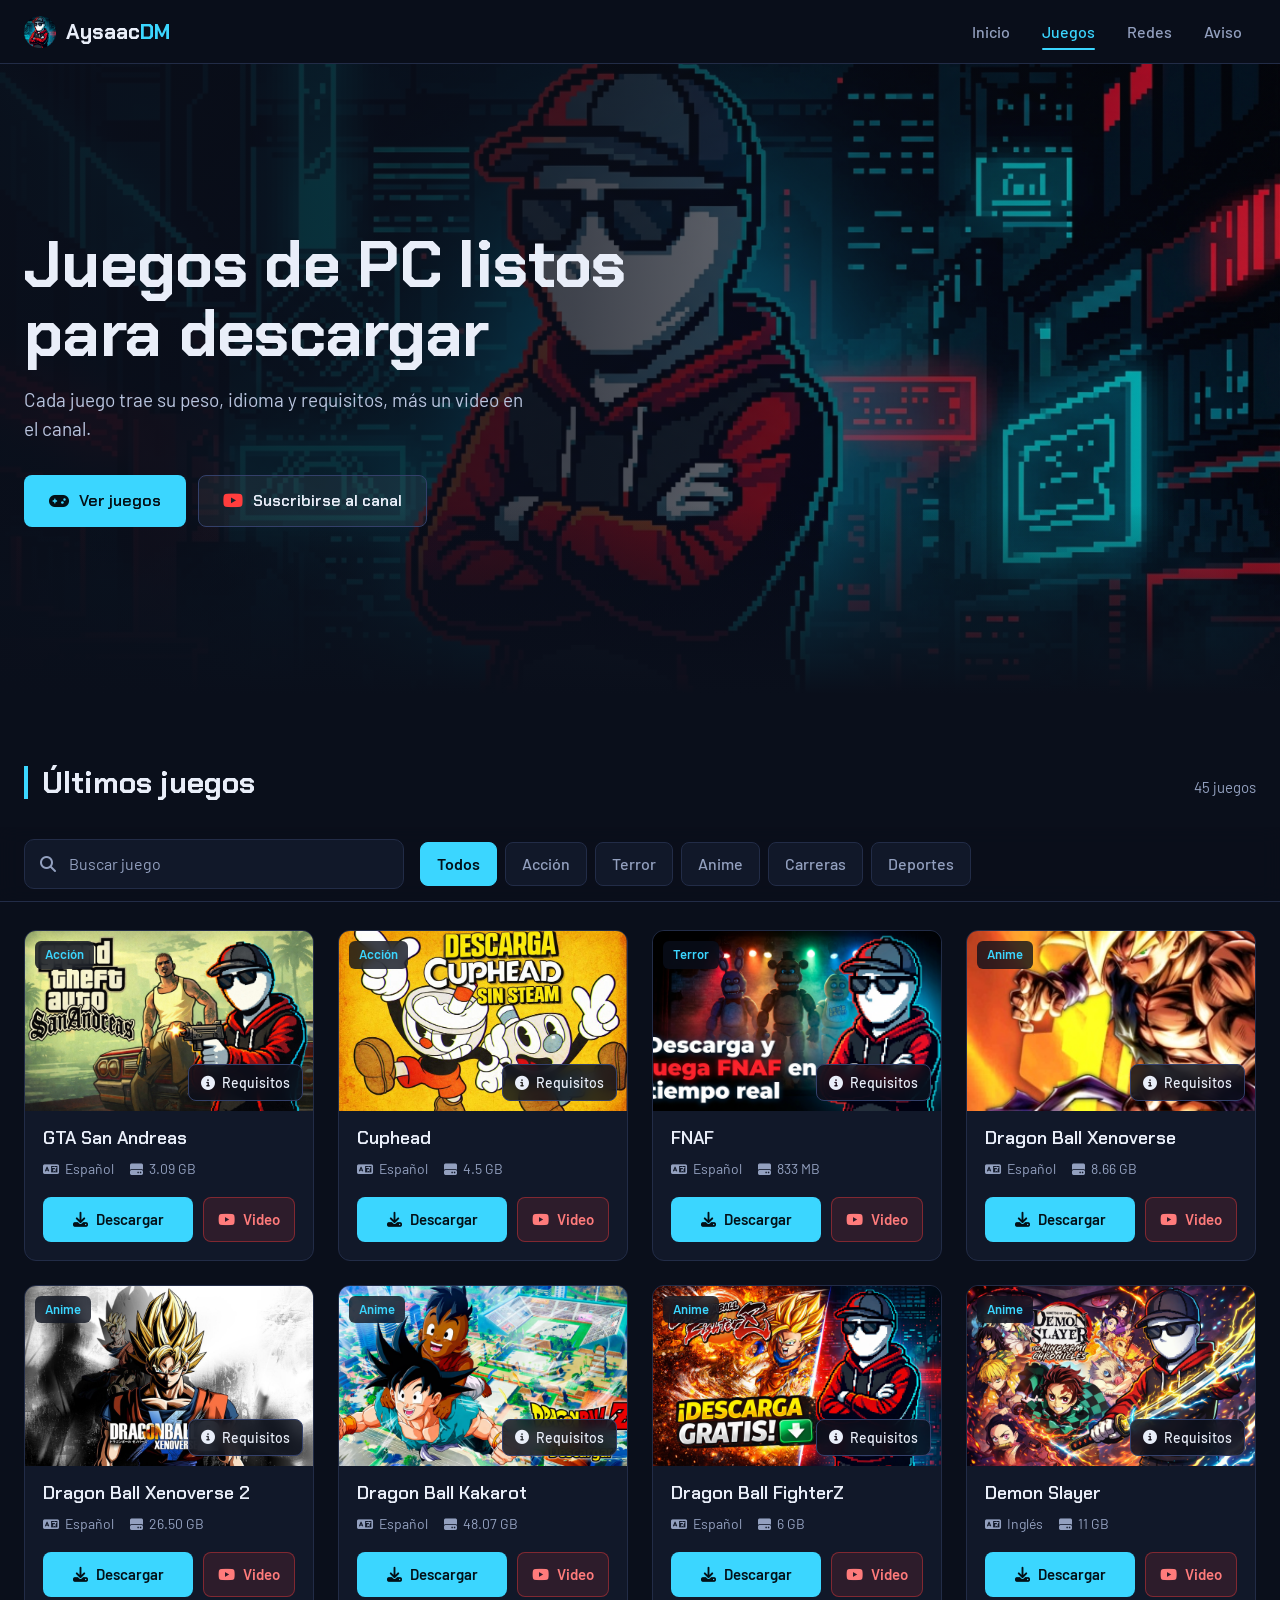
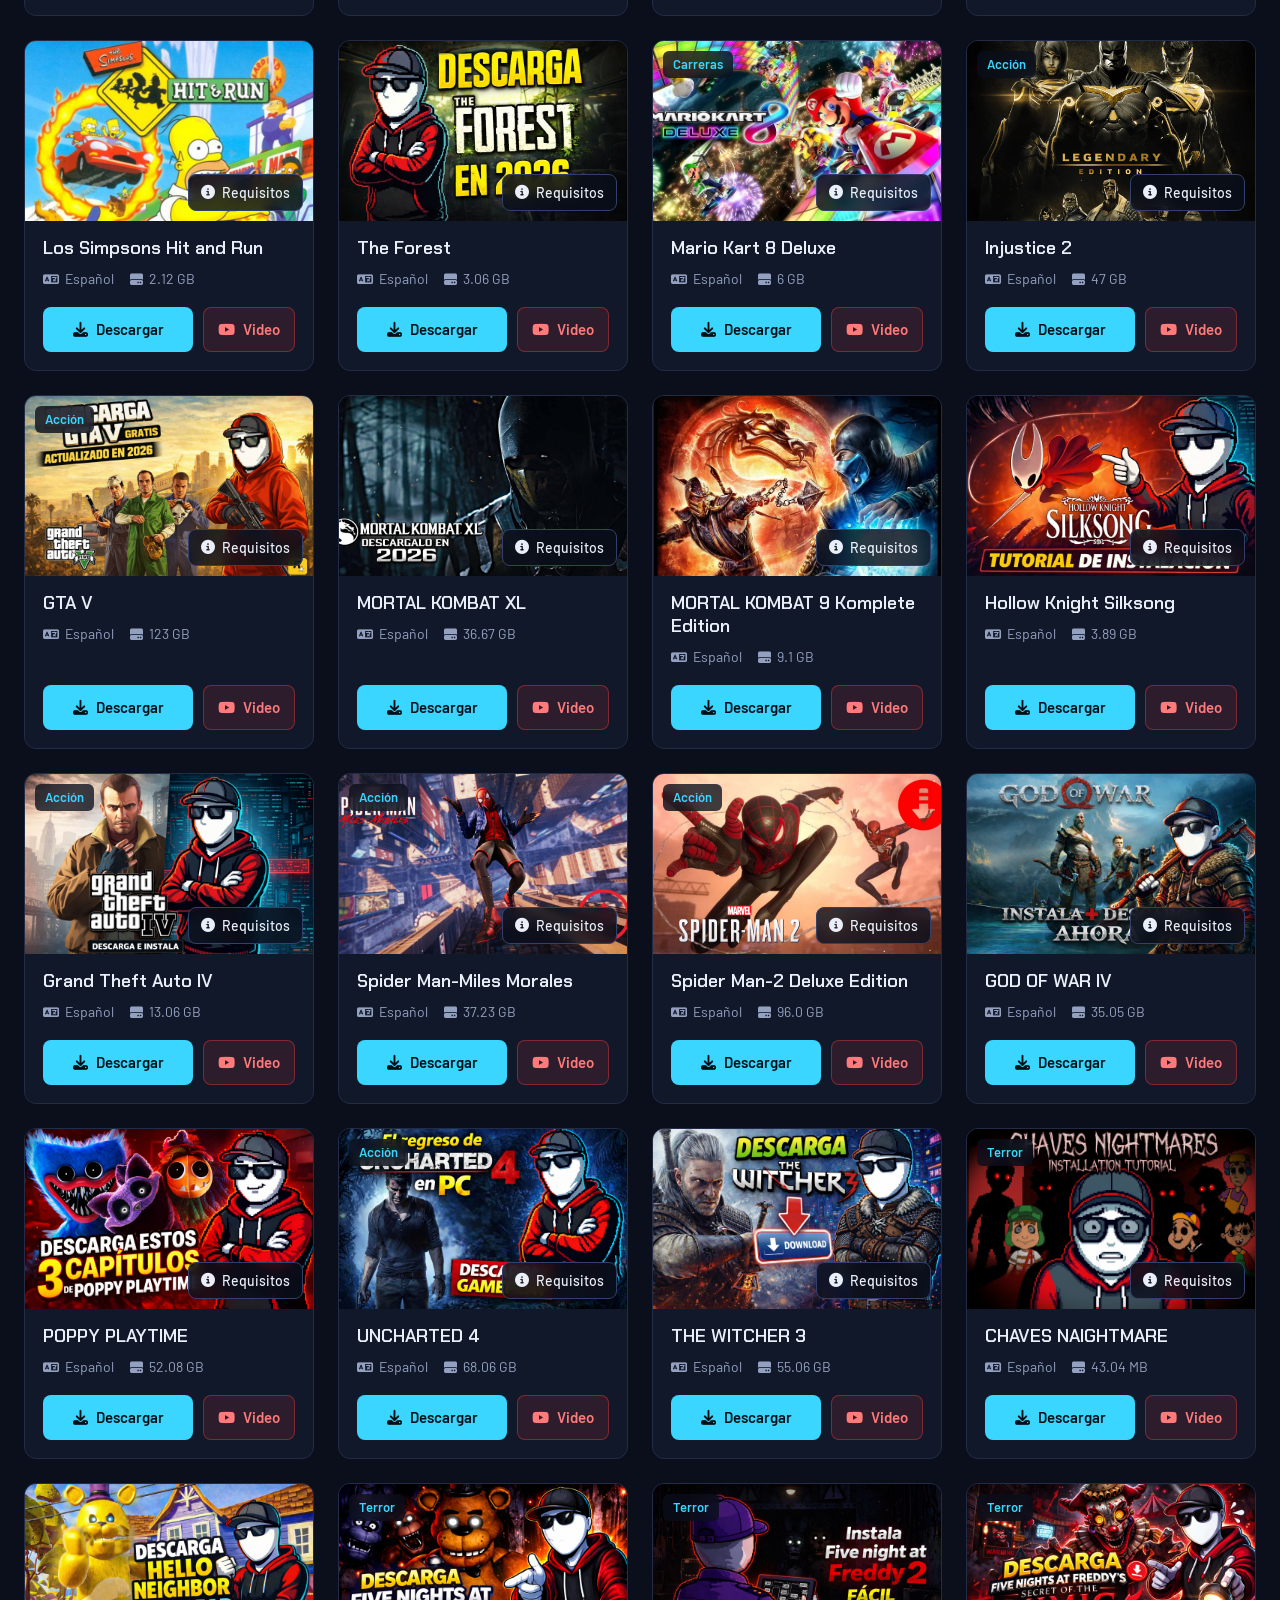
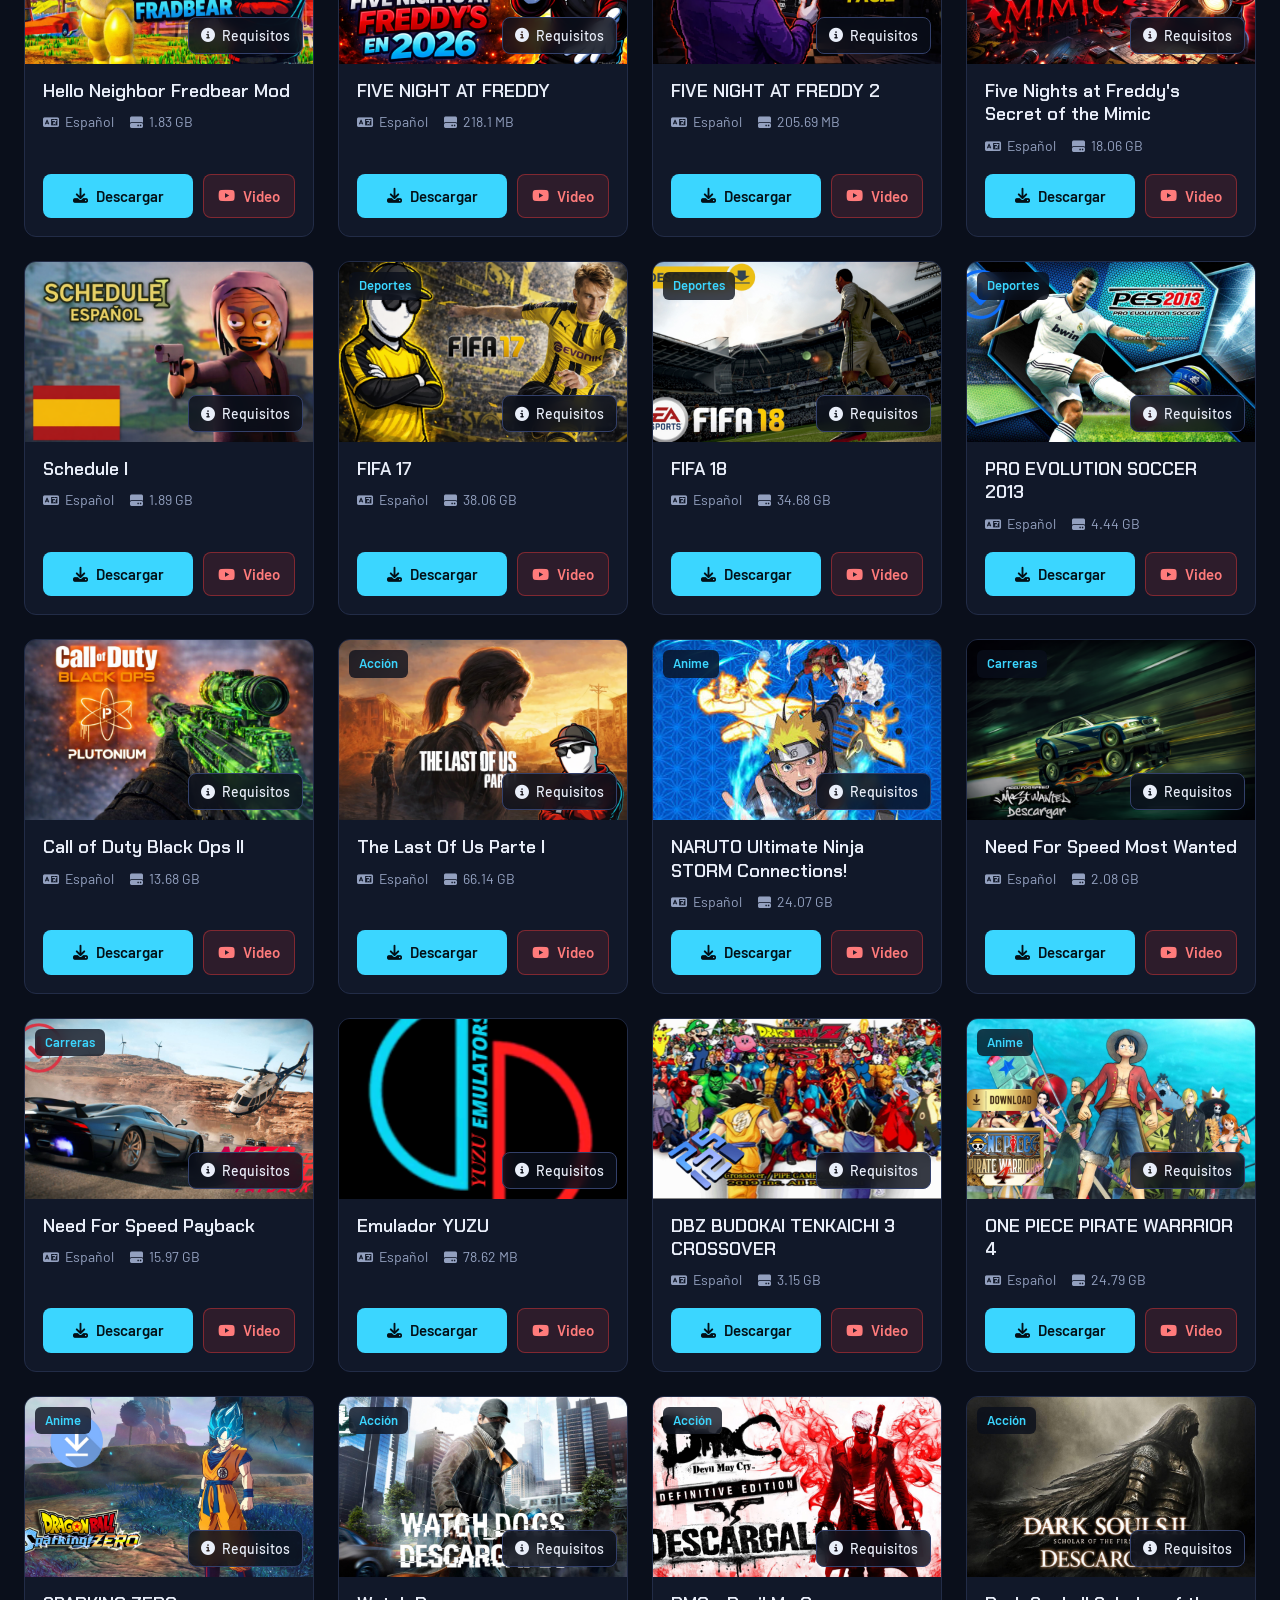
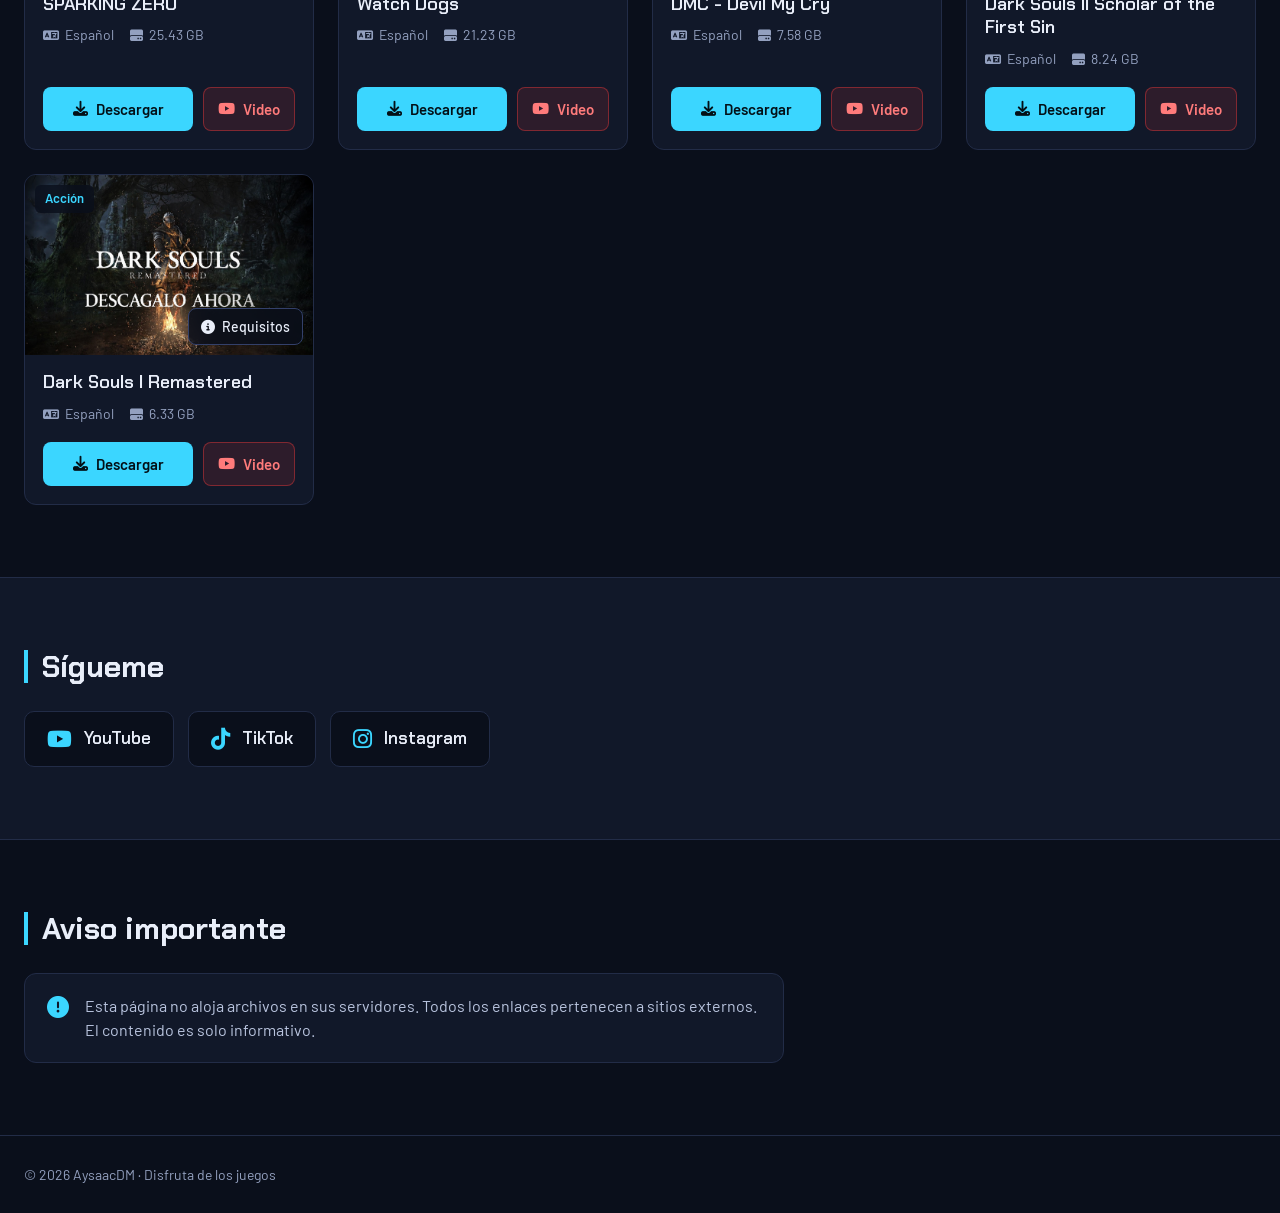
==== commit 4a160e81: "nuevo" ====
--- a/index.html
+++ b/index.html
@@ -1,1600 +1,903 @@
-  <!DOCTYPE html>
-  <html lang="es">
-
-  <head>
+<!DOCTYPE html>
+<html lang="es">
+<head>
   <meta charset="UTF-8">
+  <meta name="viewport" content="width=device-width, initial-scale=1.0">
   <title>Aysaac_DM | Descarga Juegos PC</title>
-
+  <meta name="description" content="Juegos de PC con requisitos, peso, idioma y video en el canal de AysaacDM.">
   <link rel="icon" href="images/logo.ico.png" type="image/png">
-
-  <meta name="viewport" content="width=device-width, initial-scale=1.0">
-
+  <link rel="preconnect" href="https://fonts.googleapis.com">
+  <link rel="preconnect" href="https://fonts.gstatic.com" crossorigin>
+  <link href="https://fonts.googleapis.com/css2?family=Barlow:wght@400;500;600&family=Chakra+Petch:wght@500;600;700&display=swap" rel="stylesheet">
+  <link rel="stylesheet" href="https://cdnjs.cloudflare.com/ajax/libs/font-awesome/6.5.0/css/all.min.css">
   <link rel="stylesheet" href="style.css">
-
-  <link rel="stylesheet"
-  href="https://cdnjs.cloudflare.com/ajax/libs/font-awesome/6.5.0/css/all.min.css">
-
-  <link href="https://fonts.googleapis.com/css2?family=Orbitron:wght@500;700;900&display=swap" rel="stylesheet">
-
-  <link href="https://fonts.googleapis.com/css2?family=Press+Start+2P&display=swap" rel="stylesheet">
-
-
-  </head>
-
-
-
-  <body>
-    
-
-    
-
-    <!-- LOADER GAMER -->
-
-  <!-- LOADER -->
-
-  <div id="loader">
-
+</head>
+<body>
+
+  <div id="loader" role="status" aria-label="Cargando">
     <div class="loader-content">
-
-      <div class="loader-top">
-        NO OLVIDES SUSCRIBIRTE AL CANAL!!
+      <img class="loader-logo" src="images/logo.ico.png" alt="" onerror="this.style.display='none'">
+      <h2>Aysaac<span>DM</span></h2>
+      <div class="loader-bar"><div class="loader-progress"></div></div>
+      <p>No olvides suscribirte al canal</p>
+    </div>
+  </div>
+
+  <header class="navbar">
+    <div class="container nav-inner">
+      <a class="logo" href="#inicio">
+        <img src="images/logo.ico.png" alt="" onerror="this.style.display='none'">
+        <span>Aysaac<b>DM</b></span>
+      </a>
+      <nav aria-label="Principal">
+        <a href="#inicio">Inicio</a>
+        <a href="#juegos">Juegos</a>
+        <a href="#redes">Redes</a>
+        <a href="#aviso">Aviso</a>
+      </nav>
+    </div>
+  </header>
+
+  <main>
+    <section class="hero" id="inicio">
+      <div class="container">
+        <div class="hero-text">
+          <h1>Juegos de PC listos para descargar</h1>
+          <p>Cada juego trae su peso, idioma y requisitos, más un video en el canal.</p>
+          <div class="hero-actions">
+            <a class="btn btn-primary" href="#juegos"><i class="fa-solid fa-gamepad"></i>Ver juegos</a>
+            <a class="btn btn-ghost" href="https://www.youtube.com/@Aysaac__DM" target="_blank" rel="noopener noreferrer"><i class="fa-brands fa-youtube"></i>Suscribirse al canal</a>
+          </div>
+        </div>
       </div>
-
-      <div class="loader-logo">
-        <img src="images/logo.ico.png" alt="Logo">
+    </section>
+
+    <section class="section" id="juegos">
+      <div class="container">
+        <div class="section-head">
+          <h2>Últimos juegos</h2>
+          <p id="resultCount" aria-live="polite"></p>
+        </div>
+
+        <div class="toolbar">
+          <div class="search">
+            <i class="fa-solid fa-magnifying-glass"></i>
+            <input type="search" id="searchInput" placeholder="Buscar juego" aria-label="Buscar juego" autocomplete="off">
+          </div>
+          <div class="categories" role="group" aria-label="Filtrar por categoría">
+            <button class="cat-btn active" type="button" data-category="all">Todos</button><button class="cat-btn" type="button" data-category="accion">Acción</button><button class="cat-btn" type="button" data-category="terror">Terror</button><button class="cat-btn" type="button" data-category="anime">Anime</button><button class="cat-btn" type="button" data-category="carreras">Carreras</button><button class="cat-btn" type="button" data-category="deportes">Deportes</button>
+          </div>
+        </div>
+
+        <div class="games-grid" id="gamesGrid">
+      <article class="game-card" data-category="accion">
+        <div class="thumb">
+          <img src="images/gallery/Juegos/GTA SANDRI.jpeg" alt="Portada de GTA San Andreas" loading="lazy">
+          <span class="tag">Acción</span>
+          <div class="overlay" id="req-1"><h4>Requisitos del sistema</h4><ul><li><strong>SO:</strong> Windows 2000 / XP</li><li><strong>CPU:</strong> Pentium 4 o Athlon XP</li><li><strong>GPU:</strong> 128 MB (GeForce 6 recomendado)</li><li><strong>RAM:</strong> 384 MB</li><li><strong>Almacenamiento:</strong> 4.7 GB</li><li><strong>Audio:</strong> DirectX 9 (Sound Blaster Audigy 2 recomendado)</li></ul></div>
+          <button class="req-btn" type="button" aria-expanded="false" aria-controls="req-1"><i class="fa-solid fa-circle-info"></i><span>Requisitos</span></button>
+        </div>
+        <div class="info">
+          <h3>GTA San Andreas</h3>
+          <p class="meta"><span><i class="fa-solid fa-language"></i>Español</span><span><i class="fa-solid fa-hard-drive"></i>3.09 GB</span></p>
+          <div class="actions">
+            <a class="btn-dl" href="https://www.mediafire.com/file/rllju7hpliow1r2/GTA+SAN+ANDREAS.rar/file" target="_blank" rel="noopener noreferrer"><i class="fa-solid fa-download"></i>Descargar</a>
+            <a class="btn-yt" href="https://www.youtube.com/watch?v=k7CGiXMUijY" target="_blank" rel="noopener noreferrer"><i class="fa-brands fa-youtube"></i>Video</a>
+          </div>
+        </div>
+      </article>
+      <article class="game-card" data-category="accion">
+        <div class="thumb">
+          <img src="images/gallery/Juegos/cup.png" alt="Portada de Cuphead" loading="lazy">
+          <span class="tag">Acción</span>
+          <div class="overlay" id="req-2"><h4>Requisitos del sistema</h4><ul><li><strong>SO:</strong> Windows 7 / 8 / 10</li><li><strong>CPU:</strong> i3 2100 / Athlon II X4 640</li><li><strong>RAM:</strong> 4 GB</li><li><strong>GPU:</strong> GT 240 1GB / Radeon 5570 1GB</li><li><strong>DirectX:</strong> 9.0</li><li><strong>Almacenamiento:</strong> 15 GB</li></ul></div>
+          <button class="req-btn" type="button" aria-expanded="false" aria-controls="req-2"><i class="fa-solid fa-circle-info"></i><span>Requisitos</span></button>
+        </div>
+        <div class="info">
+          <h3>Cuphead</h3>
+          <p class="meta"><span><i class="fa-solid fa-language"></i>Español</span><span><i class="fa-solid fa-hard-drive"></i>4.5 GB</span></p>
+          <div class="actions">
+            <a class="btn-dl" href="https://www.mediafire.com/file/mxf8cq0v25fnnbp/Cuphead-Kira-gtaall.rar/file" target="_blank" rel="noopener noreferrer"><i class="fa-solid fa-download"></i>Descargar</a>
+            <a class="btn-yt" href="https://youtu.be/Y2ePEMEddlQ?si=c9VdVTzlNTROynIb" target="_blank" rel="noopener noreferrer"><i class="fa-brands fa-youtube"></i>Video</a>
+          </div>
+        </div>
+      </article>
+      <article class="game-card" data-category="terror">
+        <div class="thumb">
+          <img src="images/gallery/Juegos/fnaf.png" alt="Portada de FNAF" loading="lazy">
+          <span class="tag">Terror</span>
+          <div class="overlay" id="req-3"><h4>Requisitos del sistema</h4><ul><li><strong>SO:</strong> Windows XP / Vista / 7</li><li><strong>CPU:</strong> Pentium 4 2 GHz o equivalente</li><li><strong>GPU:</strong> 1 GB</li><li><strong>DirectX:</strong> 9.0</li><li><strong>Almacenamiento:</strong> 250 MB</li></ul></div>
+          <button class="req-btn" type="button" aria-expanded="false" aria-controls="req-3"><i class="fa-solid fa-circle-info"></i><span>Requisitos</span></button>
+        </div>
+        <div class="info">
+          <h3>FNAF</h3>
+          <p class="meta"><span><i class="fa-solid fa-language"></i>Español</span><span><i class="fa-solid fa-hard-drive"></i>833 MB</span></p>
+          <div class="actions">
+            <a class="btn-dl" href="https://www.mediafire.com/file/dpvyp57zwkxah10/FNAF_REAL_TIME.rar/file/" target="_blank" rel="noopener noreferrer"><i class="fa-solid fa-download"></i>Descargar</a>
+            <a class="btn-yt" href="https://youtu.be/ZVN8zI2u3Ow?si=3Av5zK5i4zygZqQC" target="_blank" rel="noopener noreferrer"><i class="fa-brands fa-youtube"></i>Video</a>
+          </div>
+        </div>
+      </article>
+      <article class="game-card" data-category="anime">
+        <div class="thumb">
+          <img src="images/gallery/Juegos/XENOVERSEEE1.jpg" alt="Portada de Dragon Ball Xenoverse" loading="lazy">
+          <span class="tag">Anime</span>
+          <div class="overlay" id="req-4"><h4>Requisitos del sistema</h4><ul><li><strong>SO:</strong> Windows Vista / 7 (64-bit)</li><li><strong>CPU:</strong> Core 2 Duo 2.4 GHz / Athlon X2 5200+</li><li><strong>GPU:</strong> GeForce 8800 / Radeon HD 3870 (512 MB)</li><li><strong>RAM:</strong> 2 GB</li><li><strong>DirectX:</strong> 9.0c</li><li><strong>Almacenamiento:</strong> 10 GB</li></ul></div>
+          <button class="req-btn" type="button" aria-expanded="false" aria-controls="req-4"><i class="fa-solid fa-circle-info"></i><span>Requisitos</span></button>
+        </div>
+        <div class="info">
+          <h3>Dragon Ball Xenoverse</h3>
+          <p class="meta"><span><i class="fa-solid fa-language"></i>Español</span><span><i class="fa-solid fa-hard-drive"></i>8.66 GB</span></p>
+          <div class="actions">
+            <a class="btn-dl" href="https://1shared.link/d/6tYD4kFzE_CR" target="_blank" rel="noopener noreferrer"><i class="fa-solid fa-download"></i>Descargar</a>
+            <a class="btn-yt" href="https://www.youtube.com/watch?v=-KepyLrRb-I" target="_blank" rel="noopener noreferrer"><i class="fa-brands fa-youtube"></i>Video</a>
+          </div>
+        </div>
+      </article>
+      <article class="game-card" data-category="anime">
+        <div class="thumb">
+          <img src="images/gallery/Juegos/xenoversee2.jpg" alt="Portada de Dragon Ball Xenoverse 2" loading="lazy">
+          <span class="tag">Anime</span>
+          <div class="overlay" id="req-5"><h4>Requisitos del sistema</h4><ul><li><strong>SO:</strong> Windows 10 / 11 (64-bit)</li><li><strong>CPU:</strong> Intel Core i5-4460 / AMD Ryzen 3 1200 o superior</li><li><strong>GPU:</strong> NVIDIA GeForce GTX 750 Ti / AMD Radeon HD 7850 o superior</li><li><strong>RAM:</strong> 8 GB</li><li><strong>DirectX:</strong> 11</li><li><strong>Almacenamiento:</strong> 17 GB o más</li></ul></div>
+          <button class="req-btn" type="button" aria-expanded="false" aria-controls="req-5"><i class="fa-solid fa-circle-info"></i><span>Requisitos</span></button>
+        </div>
+        <div class="info">
+          <h3>Dragon Ball Xenoverse 2</h3>
+          <p class="meta"><span><i class="fa-solid fa-language"></i>Español</span><span><i class="fa-solid fa-hard-drive"></i>26.50 GB</span></p>
+          <div class="actions">
+            <a class="btn-dl" href="https://1shared.link/d/_0Cbdvd2vwU0" target="_blank" rel="noopener noreferrer"><i class="fa-solid fa-download"></i>Descargar</a>
+            <a class="btn-yt" href="https://www.youtube.com/watch?v=_yi1lsTfALY" target="_blank" rel="noopener noreferrer"><i class="fa-brands fa-youtube"></i>Video</a>
+          </div>
+        </div>
+      </article>
+      <article class="game-card" data-category="anime">
+        <div class="thumb">
+          <img src="images/gallery/Juegos/Kakarot.png" alt="Portada de Dragon Ball Kakarot" loading="lazy">
+          <span class="tag">Anime</span>
+          <div class="overlay" id="req-6"><h4>Requisitos del sistema</h4><ul><li><strong>SO:</strong> Windows 10 64-bit</li><li><strong>CPU:</strong> Intel Core i5-2400 / AMD Phenom II X6 1100T</li><li><strong>GPU:</strong> GTX 750 Ti / Radeon HD 7950</li><li><strong>RAM:</strong> 8 GB</li><li><strong>Almacenamiento:</strong> 40 GB disponibles</li><li><strong>DirectX:</strong> Versión 11</li></ul></div>
+          <button class="req-btn" type="button" aria-expanded="false" aria-controls="req-6"><i class="fa-solid fa-circle-info"></i><span>Requisitos</span></button>
+        </div>
+        <div class="info">
+          <h3>Dragon Ball Kakarot</h3>
+          <p class="meta"><span><i class="fa-solid fa-language"></i>Español</span><span><i class="fa-solid fa-hard-drive"></i>48.07 GB</span></p>
+          <div class="actions">
+            <a class="btn-dl" href="https://1shared.link/d/tyL8OWLxM-ZJ" target="_blank" rel="noopener noreferrer"><i class="fa-solid fa-download"></i>Descargar</a>
+            <a class="btn-yt" href="https://youtu.be/2BkRnjzjzXs?si=EoT9rq_goZgwVsqI" target="_blank" rel="noopener noreferrer"><i class="fa-brands fa-youtube"></i>Video</a>
+          </div>
+        </div>
+      </article>
+      <article class="game-card" data-category="anime">
+        <div class="thumb">
+          <img src="images/gallery/Juegos/fght.png" alt="Portada de Dragon Ball FighterZ" loading="lazy">
+          <span class="tag">Anime</span>
+          <div class="overlay" id="req-7"><h4>Requisitos del sistema</h4><ul><li><strong>SO:</strong> Windows 10+</li><li><strong>CPU:</strong> Intel Core i5-3470 / AMD Ryzen 3 1200</li><li><strong>GPU:</strong> NVIDIA GeForce GT 640 (2 GB) / AMD Radeon HD 7950 (3 GB)</li><li><strong>RAM:</strong> 6 GB</li><li><strong>DirectX:</strong> 11</li><li><strong>Almacenamiento:</strong> 30 GB</li></ul></div>
+          <button class="req-btn" type="button" aria-expanded="false" aria-controls="req-7"><i class="fa-solid fa-circle-info"></i><span>Requisitos</span></button>
+        </div>
+        <div class="info">
+          <h3>Dragon Ball FighterZ</h3>
+          <p class="meta"><span><i class="fa-solid fa-language"></i>Español</span><span><i class="fa-solid fa-hard-drive"></i>6 GB</span></p>
+          <div class="actions">
+            <a class="btn-dl" href="https://1shared.link/d/jisxzUT22POE" target="_blank" rel="noopener noreferrer"><i class="fa-solid fa-download"></i>Descargar</a>
+            <a class="btn-yt" href="https://youtu.be/g8d5e7popHY" target="_blank" rel="noopener noreferrer"><i class="fa-brands fa-youtube"></i>Video</a>
+          </div>
+        </div>
+      </article>
+      <article class="game-card" data-category="anime">
+        <div class="thumb">
+          <img src="images/gallery/Juegos/Demo.png" alt="Portada de Demon Slayer" loading="lazy">
+          <span class="tag">Anime</span>
+          <div class="overlay" id="req-8"><h4>Requisitos del sistema</h4><ul><li><strong>SO:</strong> Windows 10+</li><li><strong>CPU:</strong> Intel Core i5-3470 / AMD Ryzen 3 1200</li><li><strong>GPU:</strong> NVIDIA GeForce GT 640 (2 GB) / AMD Radeon HD 7950 (3 GB)</li><li><strong>RAM:</strong> 6 GB</li><li><strong>DirectX:</strong> 11</li><li><strong>Almacenamiento:</strong> 30 GB</li></ul></div>
+          <button class="req-btn" type="button" aria-expanded="false" aria-controls="req-8"><i class="fa-solid fa-circle-info"></i><span>Requisitos</span></button>
+        </div>
+        <div class="info">
+          <h3>Demon Slayer</h3>
+          <p class="meta"><span><i class="fa-solid fa-language"></i>Inglés</span><span><i class="fa-solid fa-hard-drive"></i>11 GB</span></p>
+          <div class="actions">
+            <a class="btn-dl" href="https://www.mediafire.com/file/lxok8yq92onoi8n/DEMON_SLAYER.torrent/file" target="_blank" rel="noopener noreferrer"><i class="fa-solid fa-download"></i>Descargar</a>
+            <a class="btn-yt" href="https://youtu.be/LftC0isSQis?si=gJVhBDRYR3LcnYRV" target="_blank" rel="noopener noreferrer"><i class="fa-brands fa-youtube"></i>Video</a>
+          </div>
+        </div>
+      </article>
+      <article class="game-card">
+        <div class="thumb">
+          <img src="images/gallery/Juegos/simp.jpg" alt="Portada de Los Simpsons Hit and Run" loading="lazy">
+          
+          <div class="overlay" id="req-9"><h4>Requisitos del sistema</h4><ul><li><strong>SO:</strong> Microsoft Windows 98 / ME / 2000 / XP</li><li><strong>CPU:</strong> Pentium III 1 GHz o equivalente</li><li><strong>GPU:</strong> Tarjeta 3D compatible con DirectX (64 MB VRAM, T&L)</li><li><strong>RAM:</strong> 256 MB</li><li><strong>DirectX:</strong> 8.1 o superior</li><li><strong>Audio:</strong> Tarjeta de sonido compatible con DirectX</li><li><strong>Almacenamiento:</strong> 2.2 GB</li><li><strong>Unidad:</strong> Lector CD-ROM 4X</li></ul></div>
+          <button class="req-btn" type="button" aria-expanded="false" aria-controls="req-9"><i class="fa-solid fa-circle-info"></i><span>Requisitos</span></button>
+        </div>
+        <div class="info">
+          <h3>Los Simpsons Hit and Run</h3>
+          <p class="meta"><span><i class="fa-solid fa-language"></i>Español</span><span><i class="fa-solid fa-hard-drive"></i>2.12 GB</span></p>
+          <div class="actions">
+            <a class="btn-dl" href="https://www.mediafire.com/file/si2wusjzrmrt692/Los_Simpsons_Hit_and_Run_-_AysaacDM.rar/file" target="_blank" rel="noopener noreferrer"><i class="fa-solid fa-download"></i>Descargar</a>
+            <a class="btn-yt" href="https://youtu.be/eVb5gvxaLbs?si=lA5Psq-jN1lP8d5y" target="_blank" rel="noopener noreferrer"><i class="fa-brands fa-youtube"></i>Video</a>
+          </div>
+        </div>
+      </article>
+      <article class="game-card">
+        <div class="thumb">
+          <img src="images/gallery/Juegos/thefore.png" alt="Portada de The Forest" loading="lazy">
+          
+          <div class="overlay" id="req-10"><h4>Requisitos del sistema</h4><ul><li><strong>SO:</strong> Windows 7</li><li><strong>CPU:</strong> Procesador Quad Core</li><li><strong>GPU:</strong> NVIDIA GeForce GTX 560</li><li><strong>RAM:</strong> 4 GB</li><li><strong>DirectX:</strong> 9.0</li><li><strong>Almacenamiento:</strong> 5 GB</li><li><strong>Audio:</strong> Tarjeta de sonido compatible con DirectX</li></ul></div>
+          <button class="req-btn" type="button" aria-expanded="false" aria-controls="req-10"><i class="fa-solid fa-circle-info"></i><span>Requisitos</span></button>
+        </div>
+        <div class="info">
+          <h3>The Forest</h3>
+          <p class="meta"><span><i class="fa-solid fa-language"></i>Español</span><span><i class="fa-solid fa-hard-drive"></i>3.06 GB</span></p>
+          <div class="actions">
+            <a class="btn-dl" href="https://www.mediafire.com/file/hulooi8ygowvgsw/The-Forest.rar/file" target="_blank" rel="noopener noreferrer"><i class="fa-solid fa-download"></i>Descargar</a>
+            <a class="btn-yt" href="https://youtu.be/zpbExv3RAlw?si=oVa7ggSahKhgmR7b" target="_blank" rel="noopener noreferrer"><i class="fa-brands fa-youtube"></i>Video</a>
+          </div>
+        </div>
+      </article>
+      <article class="game-card" data-category="carreras">
+        <div class="thumb">
+          <img src="images/gallery/Juegos/Mario.jpg" alt="Portada de Mario Kart 8 Deluxe" loading="lazy">
+          <span class="tag">Carreras</span>
+          <div class="overlay" id="req-11"><h4>Requisitos del sistema</h4><ul><li><strong>SO:</strong> Windows 10 / 11</li><li><strong>CPU:</strong> Intel Core i5/i7 (8ª gen+) / Ryzen 5/7</li><li><strong>GPU:</strong> NVIDIA GTX 1060 / AMD RX 580 o superior</li><li><strong>RAM:</strong> 16 GB</li><li><strong>Almacenamiento:</strong> SSD requerido</li></ul></div>
+          <button class="req-btn" type="button" aria-expanded="false" aria-controls="req-11"><i class="fa-solid fa-circle-info"></i><span>Requisitos</span></button>
+        </div>
+        <div class="info">
+          <h3>Mario Kart 8 Deluxe</h3>
+          <p class="meta"><span><i class="fa-solid fa-language"></i>Español</span><span><i class="fa-solid fa-hard-drive"></i>6 GB</span></p>
+          <div class="actions">
+            <a class="btn-dl" href="https://switchrom.net/mario-kart-8-deluxe-nsp-xci-rom-96/" target="_blank" rel="noopener noreferrer"><i class="fa-solid fa-download"></i>Descargar</a>
+            <a class="btn-yt" href="https://youtu.be/JfQ8RovLNww?si=bmj4bAqeI0I1jKa8" target="_blank" rel="noopener noreferrer"><i class="fa-brands fa-youtube"></i>Video</a>
+          </div>
+        </div>
+      </article>
+      <article class="game-card" data-category="accion">
+        <div class="thumb">
+          <img src="images/gallery/Juegos/Injus.webp" alt="Portada de Injustice 2" loading="lazy">
+          <span class="tag">Acción</span>
+          <div class="overlay" id="req-12"><h4>Requisitos del sistema</h4><ul><li><strong>SO:</strong> Windows 7 / 10 (64-bit)</li><li><strong>CPU:</strong> Intel Core i3-2100 / AMD FX-6300 / Ryzen 5 1400</li><li><strong>GPU:</strong> GTX 780 / GTX 1060 6GB / Radeon R9 290 / RX 570</li><li><strong>RAM:</strong> 8 GB</li><li><strong>DirectX:</strong> 11</li><li><strong>Almacenamiento:</strong> 60 GB</li><li><strong>Internet:</strong> Conexión de banda ancha</li></ul></div>
+          <button class="req-btn" type="button" aria-expanded="false" aria-controls="req-12"><i class="fa-solid fa-circle-info"></i><span>Requisitos</span></button>
+        </div>
+        <div class="info">
+          <h3>Injustice 2</h3>
+          <p class="meta"><span><i class="fa-solid fa-language"></i>Español</span><span><i class="fa-solid fa-hard-drive"></i>47 GB</span></p>
+          <div class="actions">
+            <a class="btn-dl" href="https://datanodes.to/gv3i48mowbk0/Injustice-2.zip" target="_blank" rel="noopener noreferrer"><i class="fa-solid fa-download"></i>Descargar</a>
+            <a class="btn-yt" href="https://youtu.be/ZrdoLpiKttA?si=eS-G5pEdL9qdeAW8" target="_blank" rel="noopener noreferrer"><i class="fa-brands fa-youtube"></i>Video</a>
+          </div>
+        </div>
+      </article>
+      <article class="game-card" data-category="accion">
+        <div class="thumb">
+          <img src="images/gallery/Juegos/GTA V.png" alt="Portada de GTA V" loading="lazy">
+          <span class="tag">Acción</span>
+          <div class="overlay" id="req-13"><h4>Requisitos del sistema</h4><ul><li><strong>SO:</strong> Windows 7 / 8 / 10 (64-bit)</li><li><strong>CPU:</strong> Intel Core 2 Quad Q6600 / AMD Phenom 9850</li><li><strong>GPU:</strong> NVIDIA 9800 GT / AMD HD 4870 (1 GB)</li><li><strong>RAM:</strong> 4 GB</li><li><strong>DirectX:</strong> 10</li><li><strong>Almacenamiento:</strong> 72 GB</li></ul></div>
+          <button class="req-btn" type="button" aria-expanded="false" aria-controls="req-13"><i class="fa-solid fa-circle-info"></i><span>Requisitos</span></button>
+        </div>
+        <div class="info">
+          <h3>GTA V</h3>
+          <p class="meta"><span><i class="fa-solid fa-language"></i>Español</span><span><i class="fa-solid fa-hard-drive"></i>123 GB</span></p>
+          <div class="actions">
+            <a class="btn-dl" href="https://gofile.io/d/Ou8TXe" target="_blank" rel="noopener noreferrer"><i class="fa-solid fa-download"></i>Descargar</a>
+            <a class="btn-yt" href="https://youtu.be/x8QksO8FFbA?si=K8o90Puqe4bAYfMU" target="_blank" rel="noopener noreferrer"><i class="fa-brands fa-youtube"></i>Video</a>
+          </div>
+        </div>
+      </article>
+      <article class="game-card">
+        <div class="thumb">
+          <img src="images/gallery/Juegos/MK XL.jpg" alt="Portada de MORTAL KOMBAT XL" loading="lazy">
+          
+          <div class="overlay" id="req-14"><h4>Requisitos del sistema</h4><ul><li><strong>SO:</strong> Windows 7 / 8 (64-bit)</li><li><strong>CPU:</strong> Intel Core i7-3770 / AMD FX-8350</li><li><strong>GPU:</strong> NVIDIA GTX 660 / AMD Radeon HD 7950</li><li><strong>RAM:</strong> 8 GB</li><li><strong>DirectX:</strong> 11</li><li><strong>Almacenamiento:</strong> 40 GB</li><li><strong>Internet:</strong> Conexión de banda ancha</li></ul></div>
+          <button class="req-btn" type="button" aria-expanded="false" aria-controls="req-14"><i class="fa-solid fa-circle-info"></i><span>Requisitos</span></button>
+        </div>
+        <div class="info">
+          <h3>MORTAL KOMBAT XL</h3>
+          <p class="meta"><span><i class="fa-solid fa-language"></i>Español</span><span><i class="fa-solid fa-hard-drive"></i>36.67 GB</span></p>
+          <div class="actions">
+            <a class="btn-dl" href="https://www.mediafire.com/file/e4iuf472avoes6b/MKXL.rar/file" target="_blank" rel="noopener noreferrer"><i class="fa-solid fa-download"></i>Descargar</a>
+            <a class="btn-yt" href="https://www.youtube.com/watch?v=lbAFfzWpcL4" target="_blank" rel="noopener noreferrer"><i class="fa-brands fa-youtube"></i>Video</a>
+          </div>
+        </div>
+      </article>
+      <article class="game-card">
+        <div class="thumb">
+          <img src="images/gallery/Juegos/MK9.webp" alt="Portada de MORTAL KOMBAT 9 Komplete Edition" loading="lazy">
+          
+          <div class="overlay" id="req-15"><h4>Requisitos del sistema</h4><ul><li><strong>SO:</strong> Windows 7 / Windows 8 (64-bit)</li><li><strong>CPU:</strong> Intel Core i5-750 / AMD Phenom II X4 965</li><li><strong>GPU:</strong> NVIDIA GeForce GTX 560 / AMD Radeon HD 6950</li><li><strong>RAM:</strong> 4 GB</li><li><strong>DirectX:</strong> 11</li><li><strong>Almacenamiento:</strong> 10 GB</li><li><strong>Internet:</strong> Conexión de banda ancha para multijugador</li></ul></div>
+          <button class="req-btn" type="button" aria-expanded="false" aria-controls="req-15"><i class="fa-solid fa-circle-info"></i><span>Requisitos</span></button>
+        </div>
+        <div class="info">
+          <h3>MORTAL KOMBAT 9 Komplete Edition</h3>
+          <p class="meta"><span><i class="fa-solid fa-language"></i>Español</span><span><i class="fa-solid fa-hard-drive"></i>9.1 GB</span></p>
+          <div class="actions">
+            <a class="btn-dl" href="https://gofile.io/d/JQNj1j" target="_blank" rel="noopener noreferrer"><i class="fa-solid fa-download"></i>Descargar</a>
+            <a class="btn-yt" href="https://www.youtube.com/watch?v=AWJG5EyeAgQ" target="_blank" rel="noopener noreferrer"><i class="fa-brands fa-youtube"></i>Video</a>
+          </div>
+        </div>
+      </article>
+      <article class="game-card">
+        <div class="thumb">
+          <img src="images/gallery/Juegos/Hollow.png" alt="Portada de Hollow Knight Silksong" loading="lazy">
+          
+          <div class="overlay" id="req-16"><h4>Requisitos del sistema</h4><ul><li><strong>SO:</strong> Windows 10 (64-bit, versión 21H1 o superior)</li><li><strong>CPU:</strong> Intel Core i5-3470</li><li><strong>GPU:</strong> NVIDIA GTX 1050 (2 GB) / AMD Radeon R9 380 (2 GB)</li><li><strong>RAM:</strong> 8 GB</li><li><strong>DirectX:</strong> 10</li><li><strong>Almacenamiento:</strong> 8 GB</li></ul></div>
+          <button class="req-btn" type="button" aria-expanded="false" aria-controls="req-16"><i class="fa-solid fa-circle-info"></i><span>Requisitos</span></button>
+        </div>
+        <div class="info">
+          <h3>Hollow Knight Silksong</h3>
+          <p class="meta"><span><i class="fa-solid fa-language"></i>Español</span><span><i class="fa-solid fa-hard-drive"></i>3.89 GB</span></p>
+          <div class="actions">
+            <a class="btn-dl" href="https://www.mediafire.com/file/uq3wbmh0yfks621/Hollow-Knight-Silksong.rar/file" target="_blank" rel="noopener noreferrer"><i class="fa-solid fa-download"></i>Descargar</a>
+            <a class="btn-yt" href="https://youtu.be/v2HTF9mJuIM?si=-pDcoWxQ5FKewa14" target="_blank" rel="noopener noreferrer"><i class="fa-brands fa-youtube"></i>Video</a>
+          </div>
+        </div>
+      </article>
+      <article class="game-card" data-category="accion">
+        <div class="thumb">
+          <img src="images/gallery/Juegos/Gta 4.png" alt="Portada de Grand Theft Auto IV" loading="lazy">
+          <span class="tag">Acción</span>
+          <div class="overlay" id="req-17"><h4>Requisitos del sistema</h4><ul><li><strong>SO:</strong> Windows XP SP3 / Vista SP1</li><li><strong>CPU:</strong> Intel Core 2 Duo 1.8 GHz / AMD Athlon X2 64 2.4 GHz</li><li><strong>GPU:</strong> NVIDIA 7900 (256 MB) / ATI X1900 (256 MB)</li><li><strong>RAM:</strong> 1.5 GB</li><li><strong>DirectX:</strong> 9.0c</li><li><strong>Almacenamiento:</strong> 16 GB</li><li><strong>Audio:</strong> Sonido 5.1</li></ul></div>
+          <button class="req-btn" type="button" aria-expanded="false" aria-controls="req-17"><i class="fa-solid fa-circle-info"></i><span>Requisitos</span></button>
+        </div>
+        <div class="info">
+          <h3>Grand Theft Auto IV</h3>
+          <p class="meta"><span><i class="fa-solid fa-language"></i>Español</span><span><i class="fa-solid fa-hard-drive"></i>13.06 GB</span></p>
+          <div class="actions">
+            <a class="btn-dl" href="https://www.mediafire.com/file/7sndfezerrkvqgr/GTA_IV-COMPLETE_EDITION-AysaacDM.torrent/file" target="_blank" rel="noopener noreferrer"><i class="fa-solid fa-download"></i>Descargar</a>
+            <a class="btn-yt" href="https://youtu.be/Q7-R24AKPnU?si=D31Xmzzx5YleMnV8" target="_blank" rel="noopener noreferrer"><i class="fa-brands fa-youtube"></i>Video</a>
+          </div>
+        </div>
+      </article>
+      <article class="game-card" data-category="accion">
+        <div class="thumb">
+          <img src="images/gallery/Juegos/Miles Morales.jpg" alt="Portada de Spider Man-Miles Morales" loading="lazy">
+          <span class="tag">Acción</span>
+          <div class="overlay" id="req-18"><h4>Requisitos del sistema</h4><ul><li><strong>SO:</strong> Windows 10 (64-bit, versión 1909 o superior)</li><li><strong>CPU:</strong> Intel Core i3-4160 / AMD equivalente</li><li><strong>GPU:</strong> NVIDIA GTX 950 (2 GB) / AMD Radeon RX 470 (4 GB)</li><li><strong>RAM:</strong> 8 GB</li><li><strong>DirectX:</strong> 12</li><li><strong>Almacenamiento:</strong> 75 GB disponibles (SSD recomendado)</li></ul></div>
+          <button class="req-btn" type="button" aria-expanded="false" aria-controls="req-18"><i class="fa-solid fa-circle-info"></i><span>Requisitos</span></button>
+        </div>
+        <div class="info">
+          <h3>Spider Man-Miles Morales</h3>
+          <p class="meta"><span><i class="fa-solid fa-language"></i>Español</span><span><i class="fa-solid fa-hard-drive"></i>37.23 GB</span></p>
+          <div class="actions">
+            <a class="btn-dl" href="https://1shared.link/d/0CHzx5cElJj2" target="_blank" rel="noopener noreferrer"><i class="fa-solid fa-download"></i>Descargar</a>
+            <a class="btn-yt" href="https://youtu.be/RDIRr7aKFV4?si=bJXXhhI3tgtU002g" target="_blank" rel="noopener noreferrer"><i class="fa-brands fa-youtube"></i>Video</a>
+          </div>
+        </div>
+      </article>
+      <article class="game-card" data-category="accion">
+        <div class="thumb">
+          <img src="images/gallery/Juegos/Spider man 2.jpg" alt="Portada de Spider Man-2 Deluxe Edition" loading="lazy">
+          <span class="tag">Acción</span>
+          <div class="overlay" id="req-19"><h4>Requisitos del sistema</h4><ul><li><strong>SO:</strong> Windows 10/11 (64-bit, versión 1909 o superior)</li><li><strong>CPU:</strong> Intel Core i3-8100 / AMD Ryzen 3 3100</li><li><strong>GPU:</strong> NVIDIA GTX 1650 / AMD Radeon RX 5500 XT</li><li><strong>RAM:</strong> 16 GB</li><li><strong>DirectX:</strong> 12</li><li><strong>Almacenamiento:</strong> 140 GB disponibles (SSD requerido)</li></ul></div>
+          <button class="req-btn" type="button" aria-expanded="false" aria-controls="req-19"><i class="fa-solid fa-circle-info"></i><span>Requisitos</span></button>
+        </div>
+        <div class="info">
+          <h3>Spider Man-2 Deluxe Edition</h3>
+          <p class="meta"><span><i class="fa-solid fa-language"></i>Español</span><span><i class="fa-solid fa-hard-drive"></i>96.0 GB</span></p>
+          <div class="actions">
+            <a class="btn-dl" href="https://datavaults.co/yp5kbhxeerxx/Marvels_SpiderMan_2_Deluxe_Edition-papugames.com.rar" target="_blank" rel="noopener noreferrer"><i class="fa-solid fa-download"></i>Descargar</a>
+            <a class="btn-yt" href="https://youtu.be/6_sUkpKZAJE" target="_blank" rel="noopener noreferrer"><i class="fa-brands fa-youtube"></i>Video</a>
+          </div>
+        </div>
+      </article>
+      <article class="game-card">
+        <div class="thumb">
+          <img src="images/gallery/Juegos/God of war.png" alt="Portada de GOD OF WAR IV" loading="lazy">
+          
+          <div class="overlay" id="req-20"><h4>Requisitos del sistema</h4><ul><li><strong>SO:</strong> Windows 10 (64-bit)</li><li><strong>CPU:</strong> Intel Core i5-6600K / AMD Ryzen 5 2400G</li><li><strong>GPU:</strong> NVIDIA GTX 960 / AMD Radeon R9 290X</li><li><strong>RAM:</strong> 8 GB</li><li><strong>Almacenamiento:</strong> 70 GB (SSD recomendado)</li></ul></div>
+          <button class="req-btn" type="button" aria-expanded="false" aria-controls="req-20"><i class="fa-solid fa-circle-info"></i><span>Requisitos</span></button>
+        </div>
+        <div class="info">
+          <h3>GOD OF WAR IV</h3>
+          <p class="meta"><span><i class="fa-solid fa-language"></i>Español</span><span><i class="fa-solid fa-hard-drive"></i>35.05 GB</span></p>
+          <div class="actions">
+            <a class="btn-dl" href="https://www.mediafire.com/folder/swuclq35m66q6/GOD+OF+WAR" target="_blank" rel="noopener noreferrer"><i class="fa-solid fa-download"></i>Descargar</a>
+            <a class="btn-yt" href="https://youtu.be/aD1RVe-7BcU?si=QMJ9nOoqsbtQqt_G" target="_blank" rel="noopener noreferrer"><i class="fa-brands fa-youtube"></i>Video</a>
+          </div>
+        </div>
+      </article>
+      <article class="game-card">
+        <div class="thumb">
+          <img src="images/gallery/Juegos/PO.png" alt="Portada de POPPY PLAYTIME" loading="lazy">
+          
+          <div class="overlay" id="req-21"><h4>Requisitos del sistema</h4><p class="no-req">Los requisitos de este juego todavía no están disponibles.</p></div>
+          <button class="req-btn" type="button" aria-expanded="false" aria-controls="req-21"><i class="fa-solid fa-circle-info"></i><span>Requisitos</span></button>
+        </div>
+        <div class="info">
+          <h3>POPPY PLAYTIME</h3>
+          <p class="meta"><span><i class="fa-solid fa-language"></i>Español</span><span><i class="fa-solid fa-hard-drive"></i>52.08 GB</span></p>
+          <div class="actions">
+            <a class="btn-dl" href="https://1fichier.com/?x3nkk13f1fdglr8r9c07" target="_blank" rel="noopener noreferrer"><i class="fa-solid fa-download"></i>Descargar</a>
+            <a class="btn-yt" href="https://youtu.be/lc-afSa7T_Q?si=jQw2649d3f7Kq7FPss" target="_blank" rel="noopener noreferrer"><i class="fa-brands fa-youtube"></i>Video</a>
+          </div>
+        </div>
+      </article>
+      <article class="game-card" data-category="accion">
+        <div class="thumb">
+          <img src="images/gallery/Juegos/Uncha.png" alt="Portada de UNCHARTED 4" loading="lazy">
+          <span class="tag">Acción</span>
+          <div class="overlay" id="req-22"><h4>Requisitos del sistema</h4><ul><li><strong>SO:</strong> Windows 10 (64-bit)</li><li><strong>CPU:</strong> Intel Core i7-4770 / AMD Ryzen 5 1500X</li><li><strong>GPU:</strong> NVIDIA GTX 1060 (6 GB) / AMD RX 570 (4 GB)</li><li><strong>RAM:</strong> 16 GB</li><li><strong>Almacenamiento:</strong> 126 GB (SSD)</li></ul></div>
+          <button class="req-btn" type="button" aria-expanded="false" aria-controls="req-22"><i class="fa-solid fa-circle-info"></i><span>Requisitos</span></button>
+        </div>
+        <div class="info">
+          <h3>UNCHARTED 4</h3>
+          <p class="meta"><span><i class="fa-solid fa-language"></i>Español</span><span><i class="fa-solid fa-hard-drive"></i>68.06 GB</span></p>
+          <div class="actions">
+            <a class="btn-dl" href="https://www.mediafire.com/file/qtia1zds30el7pl/Unchar4-Aysaac.torrent/file" target="_blank" rel="noopener noreferrer"><i class="fa-solid fa-download"></i>Descargar</a>
+            <a class="btn-yt" href="https://youtu.be/zYc_GRiYPDU?si=0aTyaL4vs3pPaukDs" target="_blank" rel="noopener noreferrer"><i class="fa-brands fa-youtube"></i>Video</a>
+          </div>
+        </div>
+      </article>
+      <article class="game-card">
+        <div class="thumb">
+          <img src="images/gallery/Juegos/WIWI.png" alt="Portada de THE WITCHER 3" loading="lazy">
+          
+          <div class="overlay" id="req-23"><h4>Requisitos del sistema</h4><ul><li><strong>SO:</strong> Windows 7 / 8 / 10 (64-bit)</li><li><strong>CPU:</strong> Intel Core i7-3770 / AMD FX-8350</li><li><strong>GPU:</strong> NVIDIA GTX 770 / AMD Radeon R9 290</li><li><strong>RAM:</strong> 8 GB</li><li><strong>Almacenamiento:</strong> 35–40 GB</li></ul></div>
+          <button class="req-btn" type="button" aria-expanded="false" aria-controls="req-23"><i class="fa-solid fa-circle-info"></i><span>Requisitos</span></button>
+        </div>
+        <div class="info">
+          <h3>THE WITCHER 3</h3>
+          <p class="meta"><span><i class="fa-solid fa-language"></i>Español</span><span><i class="fa-solid fa-hard-drive"></i>55.06 GB</span></p>
+          <div class="actions">
+            <a class="btn-dl" href="https://www.mediafire.com/file/x9ysldxnsbx9qx3/The.Witcher.3.Wild.Hunt.Complete.Edition-AysaacDM.torrent/file" target="_blank" rel="noopener noreferrer"><i class="fa-solid fa-download"></i>Descargar</a>
+            <a class="btn-yt" href="https://youtu.be/YZ1cgWrRvB8?si=48VVigAeGHJvuaPL" target="_blank" rel="noopener noreferrer"><i class="fa-brands fa-youtube"></i>Video</a>
+          </div>
+        </div>
+      </article>
+      <article class="game-card" data-category="terror">
+        <div class="thumb">
+          <img src="images/gallery/Juegos/Portada Chaves Nightmares Tutorial.png" alt="Portada de CHAVES NAIGHTMARE" loading="lazy">
+          <span class="tag">Terror</span>
+          <div class="overlay" id="req-24"><h4>Requisitos del sistema</h4><ul><li><strong>SO:</strong> Windows 7 / 10 / 11</li><li><strong>CPU:</strong> Doble núcleo 2.0 GHz o superior</li><li><strong>GPU:</strong> Integrada o dedicada compatible con DirectX 9.0</li><li><strong>RAM:</strong> 2–4 GB</li><li><strong>DirectX:</strong> 9.0 o superior</li><li><strong>Almacenamiento:</strong> &lt; 1 GB</li></ul></div>
+          <button class="req-btn" type="button" aria-expanded="false" aria-controls="req-24"><i class="fa-solid fa-circle-info"></i><span>Requisitos</span></button>
+        </div>
+        <div class="info">
+          <h3>CHAVES NAIGHTMARE</h3>
+          <p class="meta"><span><i class="fa-solid fa-language"></i>Español</span><span><i class="fa-solid fa-hard-drive"></i>43.04 MB</span></p>
+          <div class="actions">
+            <a class="btn-dl" href="https://www.malavida.com/es/soft/chaves-nightmares/descargar" target="_blank" rel="noopener noreferrer"><i class="fa-solid fa-download"></i>Descargar</a>
+            <a class="btn-yt" href="https://youtu.be/OWZouzxcSBg?si=BexVq_-gNTwf_Om3" target="_blank" rel="noopener noreferrer"><i class="fa-brands fa-youtube"></i>Video</a>
+          </div>
+        </div>
+      </article>
+      <article class="game-card">
+        <div class="thumb">
+          <img src="images/gallery/Juegos/Hello.png" alt="Portada de Hello Neighbor Fredbear Mod" loading="lazy">
+          
+          <div class="overlay" id="req-25"><h4>Requisitos del sistema</h4><ul><li><strong>SO:</strong> Windows 10</li><li><strong>CPU:</strong> Intel Core i7</li><li><strong>GPU:</strong> NVIDIA GTX 1060</li><li><strong>RAM:</strong> 8 GB</li><li><strong>Almacenamiento:</strong> 5 GB</li></ul></div>
+          <button class="req-btn" type="button" aria-expanded="false" aria-controls="req-25"><i class="fa-solid fa-circle-info"></i><span>Requisitos</span></button>
+        </div>
+        <div class="info">
+          <h3>Hello Neighbor Fredbear Mod</h3>
+          <p class="meta"><span><i class="fa-solid fa-language"></i>Español</span><span><i class="fa-solid fa-hard-drive"></i>1.83 GB</span></p>
+          <div class="actions">
+            <a class="btn-dl" href="https://www.mediafire.com/file/u7tkummcssv2wn1/Hello-Neighbor.rar/filee" target="_blank" rel="noopener noreferrer"><i class="fa-solid fa-download"></i>Descargar</a>
+            <a class="btn-yt" href="https://youtu.be/xM3cNROPk_g?si=5rQPbwM7fXE6-mqS" target="_blank" rel="noopener noreferrer"><i class="fa-brands fa-youtube"></i>Video</a>
+          </div>
+        </div>
+      </article>
+      <article class="game-card" data-category="terror">
+        <div class="thumb">
+          <img src="images/gallery/Juegos/Fnaf 111.png" alt="Portada de FIVE NIGHT AT FREDDY" loading="lazy">
+          <span class="tag">Terror</span>
+          <div class="overlay" id="req-26"><h4>Requisitos del sistema</h4><ul><li><strong>SO:</strong> Windows 10 (64-bit)</li><li><strong>CPU:</strong> Intel Core i5-6600K / AMD Ryzen 5 3600</li><li><strong>GPU:</strong> NVIDIA GTX 1050 Ti</li><li><strong>RAM:</strong> 8 GB</li><li><strong>DirectX:</strong> 12</li><li><strong>Almacenamiento:</strong> 80 GB</li></ul></div>
+          <button class="req-btn" type="button" aria-expanded="false" aria-controls="req-26"><i class="fa-solid fa-circle-info"></i><span>Requisitos</span></button>
+        </div>
+        <div class="info">
+          <h3>FIVE NIGHT AT FREDDY</h3>
+          <p class="meta"><span><i class="fa-solid fa-language"></i>Español</span><span><i class="fa-solid fa-hard-drive"></i>218.1 MB</span></p>
+          <div class="actions">
+            <a class="btn-dl" href="https://www.mediafire.com/file/ifx3l9trkdzwfkr/Five_Ninght_at_Freddy_1-AysaacDM.rar/file" target="_blank" rel="noopener noreferrer"><i class="fa-solid fa-download"></i>Descargar</a>
+            <a class="btn-yt" href="https://youtu.be/Zkbb5Ae6PUQ?si=k8vKd-am1DBChCfd" target="_blank" rel="noopener noreferrer"><i class="fa-brands fa-youtube"></i>Video</a>
+          </div>
+        </div>
+      </article>
+      <article class="game-card" data-category="terror">
+        <div class="thumb">
+          <img src="images/gallery/Juegos/Fnaf Two.png" alt="Portada de FIVE NIGHT AT FREDDY 2" loading="lazy">
+          <span class="tag">Terror</span>
+          <div class="overlay" id="req-27"><h4>Requisitos del sistema</h4><ul><li><strong>SO:</strong> Windows XP / Vista / 7 / 8 o superior</li><li><strong>CPU:</strong> Pentium 4 2 GHz / AMD Athlon o equivalente</li><li><strong>GPU:</strong> 1 GB VRAM</li><li><strong>RAM:</strong> 1 GB</li><li><strong>Almacenamiento:</strong> 250 MB</li></ul></div>
+          <button class="req-btn" type="button" aria-expanded="false" aria-controls="req-27"><i class="fa-solid fa-circle-info"></i><span>Requisitos</span></button>
+        </div>
+        <div class="info">
+          <h3>FIVE NIGHT AT FREDDY 2</h3>
+          <p class="meta"><span><i class="fa-solid fa-language"></i>Español</span><span><i class="fa-solid fa-hard-drive"></i>205.69 MB</span></p>
+          <div class="actions">
+            <a class="btn-dl" href="https://www.mediafire.com/file/t1cs9zsh998l6fy/Five_Ninght_at_Freddy_2-AysaacDM.rar/file" target="_blank" rel="noopener noreferrer"><i class="fa-solid fa-download"></i>Descargar</a>
+            <a class="btn-yt" href="https://youtu.be/BKmQodN9JxU?si=tS7_o3Q41yrCXhft" target="_blank" rel="noopener noreferrer"><i class="fa-brands fa-youtube"></i>Video</a>
+          </div>
+        </div>
+      </article>
+      <article class="game-card" data-category="terror">
+        <div class="thumb">
+          <img src="images/gallery/Juegos/Themimic.png" alt="Portada de Five Nights at Freddy&#x27;s Secret of the Mimic" loading="lazy">
+          <span class="tag">Terror</span>
+          <div class="overlay" id="req-28"><h4>Requisitos del sistema</h4><ul><li><strong>CPU:</strong> Superior a Intel Core i5-8400 / AMD Ryzen 5 1500X</li><li><strong>GPU:</strong> Superior a NVIDIA GTX 1070 / AMD RX Vega 56</li><li><strong>RAM:</strong> 16 GB</li><li><strong>Almacenamiento:</strong> 20 GB (SSD recomendado)</li></ul></div>
+          <button class="req-btn" type="button" aria-expanded="false" aria-controls="req-28"><i class="fa-solid fa-circle-info"></i><span>Requisitos</span></button>
+        </div>
+        <div class="info">
+          <h3>Five Nights at Freddy&#x27;s Secret of the Mimic</h3>
+          <p class="meta"><span><i class="fa-solid fa-language"></i>Español</span><span><i class="fa-solid fa-hard-drive"></i>18.06 GB</span></p>
+          <div class="actions">
+            <a class="btn-dl" href="https://www.mediafire.com/file/eftxlaxptseg81b/Five+Nights+at+Freddys+Secret+of+the+Mimic.torrent/file" target="_blank" rel="noopener noreferrer"><i class="fa-solid fa-download"></i>Descargar</a>
+            <a class="btn-yt" href="https://youtu.be/eQWWmkOiyJk?si=4NnY80EOL-YefNFz" target="_blank" rel="noopener noreferrer"><i class="fa-brands fa-youtube"></i>Video</a>
+          </div>
+        </div>
+      </article>
+      <article class="game-card">
+        <div class="thumb">
+          <img src="images/gallery/Juegos/ScheduleOne.png" alt="Portada de Schedule I" loading="lazy">
+          
+          <div class="overlay" id="req-29"><h4>Requisitos del sistema</h4><ul><li><strong>SO:</strong> Windows 10 (64-bit)</li><li><strong>CPU:</strong> 6 núcleos a 3.5 GHz o similar</li><li><strong>GPU:</strong> NVIDIA RTX 3060 / AMD Radeon RX 6700</li><li><strong>RAM:</strong> 16 GB</li><li><strong>Almacenamiento:</strong> 8 GB</li></ul></div>
+          <button class="req-btn" type="button" aria-expanded="false" aria-controls="req-29"><i class="fa-solid fa-circle-info"></i><span>Requisitos</span></button>
+        </div>
+        <div class="info">
+          <h3>Schedule I</h3>
+          <p class="meta"><span><i class="fa-solid fa-language"></i>Español</span><span><i class="fa-solid fa-hard-drive"></i>1.89 GB</span></p>
+          <div class="actions">
+            <a class="btn-dl" href="https://app.mediafire.com/folder/126sf94c0lwcd/S" target="_blank" rel="noopener noreferrer"><i class="fa-solid fa-download"></i>Descargar</a>
+            <a class="btn-yt" href="https://youtu.be/QebjsWxHUNE?si=CWXoYq6IXS_ex2Qm" target="_blank" rel="noopener noreferrer"><i class="fa-brands fa-youtube"></i>Video</a>
+          </div>
+        </div>
+      </article>
+      <article class="game-card" data-category="deportes">
+        <div class="thumb">
+          <img src="images/gallery/Juegos/FIFA 17.png" alt="Portada de FIFA 17" loading="lazy">
+          <span class="tag">Deportes</span>
+          <div class="overlay" id="req-30"><h4>Requisitos del sistema</h4><ul><li><strong>SO:</strong> Windows 7 / 8.1 / 10 (64-bit)</li><li><strong>CPU:</strong> Intel Core i5-3550K / AMD FX-8150</li><li><strong>GPU:</strong> NVIDIA GTX 660 / AMD Radeon R9 270</li><li><strong>RAM:</strong> 8 GB</li><li><strong>Almacenamiento:</strong> 50 GB</li></ul></div>
+          <button class="req-btn" type="button" aria-expanded="false" aria-controls="req-30"><i class="fa-solid fa-circle-info"></i><span>Requisitos</span></button>
+        </div>
+        <div class="info">
+          <h3>FIFA 17</h3>
+          <p class="meta"><span><i class="fa-solid fa-language"></i>Español</span><span><i class="fa-solid fa-hard-drive"></i>38.06 GB</span></p>
+          <div class="actions">
+            <a class="btn-dl" href="https://1shared.link/d/Senv5f9YnMhg" target="_blank" rel="noopener noreferrer"><i class="fa-solid fa-download"></i>Descargar</a>
+            <a class="btn-yt" href="https://youtu.be/GuDiaIpCKlc?si=xVkV7uG1Xeo1W7tl" target="_blank" rel="noopener noreferrer"><i class="fa-brands fa-youtube"></i>Video</a>
+          </div>
+        </div>
+      </article>
+      <article class="game-card" data-category="deportes">
+        <div class="thumb">
+          <img src="images/gallery/Juegos/FF 18.jpg" alt="Portada de FIFA 18" loading="lazy">
+          <span class="tag">Deportes</span>
+          <div class="overlay" id="req-31"><h4>Requisitos del sistema</h4><ul><li><strong>SO:</strong> Windows 7 / 8.1 / 10 (64-bit)</li><li><strong>CPU (Mínimo):</strong> Intel Core i3-2100 / AMD Phenom II X4 965</li><li><strong>CPU (Recomendado):</strong> Intel Core i5-3550K / AMD FX-8150</li><li><strong>GPU (Mínimo):</strong> NVIDIA GTX 460 / AMD Radeon R7 260</li><li><strong>GPU (Recomendado):</strong> NVIDIA GTX 660 / AMD Radeon R9 270</li><li><strong>RAM:</strong> 8 GB</li><li><strong>Almacenamiento:</strong> 50 GB</li></ul></div>
+          <button class="req-btn" type="button" aria-expanded="false" aria-controls="req-31"><i class="fa-solid fa-circle-info"></i><span>Requisitos</span></button>
+        </div>
+        <div class="info">
+          <h3>FIFA 18</h3>
+          <p class="meta"><span><i class="fa-solid fa-language"></i>Español</span><span><i class="fa-solid fa-hard-drive"></i>34.68 GB</span></p>
+          <div class="actions">
+            <a class="btn-dl" href="https://1shared.link/d/4E9R9jRFX38C" target="_blank" rel="noopener noreferrer"><i class="fa-solid fa-download"></i>Descargar</a>
+            <a class="btn-yt" href="https://youtu.be/hKkwrOUuesc" target="_blank" rel="noopener noreferrer"><i class="fa-brands fa-youtube"></i>Video</a>
+          </div>
+        </div>
+      </article>
+      <article class="game-card" data-category="deportes">
+        <div class="thumb">
+          <img src="images/gallery/Juegos/PES2013.jpg" alt="Portada de PRO EVOLUTION SOCCER 2013" loading="lazy">
+          <span class="tag">Deportes</span>
+          <div class="overlay" id="req-32"><h4>Requisitos del sistema</h4><ul><li><strong>SO:</strong> Windows XP / Vista / 7</li><li><strong>CPU (Mínimo):</strong> Intel Pentium IV 2.4 GHz / AMD equivalente</li><li><strong>CPU (Recomendado):</strong> Intel Core 2 Duo 2.0 GHz / AMD Athlon X2</li><li><strong>GPU (Mínimo):</strong> NVIDIA GeForce 6600 / ATI Radeon X1300</li><li><strong>GPU (Recomendado):</strong> NVIDIA GeForce 7900 / ATI Radeon HD 2400</li><li><strong>RAM:</strong> 1 GB</li><li><strong>Almacenamiento:</strong> 8 GB</li></ul></div>
+          <button class="req-btn" type="button" aria-expanded="false" aria-controls="req-32"><i class="fa-solid fa-circle-info"></i><span>Requisitos</span></button>
+        </div>
+        <div class="info">
+          <h3>PRO EVOLUTION SOCCER 2013</h3>
+          <p class="meta"><span><i class="fa-solid fa-language"></i>Español</span><span><i class="fa-solid fa-hard-drive"></i>4.44 GB</span></p>
+          <div class="actions">
+            <a class="btn-dl" href="https://www.mediafire.com/folder/u1ijtekcqqt0k/PES" target="_blank" rel="noopener noreferrer"><i class="fa-solid fa-download"></i>Descargar</a>
+            <a class="btn-yt" href="https://youtu.be/YQBJc6xtZ7s" target="_blank" rel="noopener noreferrer"><i class="fa-brands fa-youtube"></i>Video</a>
+          </div>
+        </div>
+      </article>
+      <article class="game-card">
+        <div class="thumb">
+          <img src="images/gallery/Juegos/BO2.png" alt="Portada de Call of Duty Black Ops II" loading="lazy">
+          
+          <div class="overlay" id="req-33"><h4>Requisitos del sistema</h4><ul><li><strong>SO:</strong> Windows Vista SP2 / 7 (XP no compatible)</li><li><strong>CPU:</strong> Intel Core 2 Duo E8200 / AMD Phenom X3 8750</li><li><strong>GPU:</strong> NVIDIA GeForce 8800GT (512 MB) / ATI Radeon HD 3870 (512 MB)</li><li><strong>RAM:</strong> 2 GB (32-bit) / 4 GB (64-bit)</li><li><strong>DirectX:</strong> 9.0c</li></ul></div>
+          <button class="req-btn" type="button" aria-expanded="false" aria-controls="req-33"><i class="fa-solid fa-circle-info"></i><span>Requisitos</span></button>
+        </div>
+        <div class="info">
+          <h3>Call of Duty Black Ops II</h3>
+          <p class="meta"><span><i class="fa-solid fa-language"></i>Español</span><span><i class="fa-solid fa-hard-drive"></i>13.68 GB</span></p>
+          <div class="actions">
+            <a class="btn-dl" href="https://drive.google.com/file/d/1HohjDEmUNUg3o8-_xkzunCbF-tr8hE_K/view" target="_blank" rel="noopener noreferrer"><i class="fa-solid fa-download"></i>Descargar</a>
+            <a class="btn-yt" href="https://youtu.be/lJNsv940MEc?si=1_fxosFfpMsruI8L" target="_blank" rel="noopener noreferrer"><i class="fa-brands fa-youtube"></i>Video</a>
+          </div>
+        </div>
+      </article>
+      <article class="game-card" data-category="accion">
+        <div class="thumb">
+          <img src="images/gallery/Juegos/thelast.png" alt="Portada de The Last Of Us Parte I" loading="lazy">
+          <span class="tag">Acción</span>
+          <div class="overlay" id="req-34"><h4>Requisitos del sistema</h4><ul><li><strong>SO:</strong> Windows 10 (64-bit versión 1909 o superior)</li><li><strong>CPU:</strong> Intel Core i7-4770K / AMD Ryzen 5 1500X</li><li><strong>GPU:</strong> NVIDIA GeForce GTX 970 (4 GB) / AMD Radeon RX 470 (4 GB)</li><li><strong>RAM:</strong> 16 GB</li><li><strong>DirectX:</strong> Versión 12</li><li><strong>Almacenamiento:</strong> 100 GB (SSD recomendado)</li></ul></div>
+          <button class="req-btn" type="button" aria-expanded="false" aria-controls="req-34"><i class="fa-solid fa-circle-info"></i><span>Requisitos</span></button>
+        </div>
+        <div class="info">
+          <h3>The Last Of Us Parte I</h3>
+          <p class="meta"><span><i class="fa-solid fa-language"></i>Español</span><span><i class="fa-solid fa-hard-drive"></i>66.14 GB</span></p>
+          <div class="actions">
+            <a class="btn-dl" href="https://www.mediafire.com/file/otuncoq9cwazi83/the_last_of_us-AysaacDM.torrent/file" target="_blank" rel="noopener noreferrer"><i class="fa-solid fa-download"></i>Descargar</a>
+            <a class="btn-yt" href="https://youtu.be/SP2pu2-E5iY?si=sj7UcCD0K-xJcMmL" target="_blank" rel="noopener noreferrer"><i class="fa-brands fa-youtube"></i>Video</a>
+          </div>
+        </div>
+      </article>
+      <article class="game-card" data-category="anime">
+        <div class="thumb">
+          <img src="images/gallery/Juegos/NARUTO CONNNECTION.jpg" alt="Portada de NARUTO Ultimate Ninja STORM Connections!" loading="lazy">
+          <span class="tag">Anime</span>
+          <div class="overlay" id="req-35"><h4>Requisitos del sistema</h4><ul><li><strong>SO:</strong> Windows 7 (64-bit) o superior</li><li><strong>CPU:</strong> Intel Core i3-530 / AMD Phenom II X4 940</li><li><strong>GPU:</strong> Tarjeta gráfica de 1 GB (compatible con DirectX 10)</li><li><strong>RAM:</strong> 4 GB</li><li><strong>DirectX:</strong> Versión 11</li><li><strong>Almacenamiento:</strong> 40 GB</li></ul></div>
+          <button class="req-btn" type="button" aria-expanded="false" aria-controls="req-35"><i class="fa-solid fa-circle-info"></i><span>Requisitos</span></button>
+        </div>
+        <div class="info">
+          <h3>NARUTO Ultimate Ninja STORM Connections!</h3>
+          <p class="meta"><span><i class="fa-solid fa-language"></i>Español</span><span><i class="fa-solid fa-hard-drive"></i>24.07 GB</span></p>
+          <div class="actions">
+            <a class="btn-dl" href="https://1shared.link/d/41KqsEICVYvR" target="_blank" rel="noopener noreferrer"><i class="fa-solid fa-download"></i>Descargar</a>
+            <a class="btn-yt" href="https://youtu.be/ELdUimZAKRw" target="_blank" rel="noopener noreferrer"><i class="fa-brands fa-youtube"></i>Video</a>
+          </div>
+        </div>
+      </article>
+      <article class="game-card" data-category="carreras">
+        <div class="thumb">
+          <img src="images/gallery/Juegos/Wanted Most.png" alt="Portada de Need For Speed Most Wanted" loading="lazy">
+          <span class="tag">Carreras</span>
+          <div class="overlay" id="req-36"><h4>Requisitos del sistema</h4><ul><li><strong>SO:</strong> Windows XP (32-bit)</li><li><strong>CPU:</strong> Intel Pentium 4 (1.4 GHz) / AMD equivalente</li><li><strong>GPU:</strong> 64 MB (compatible con DirectX 9.0c)</li><li><strong>RAM:</strong> 256 MB</li><li><strong>DirectX:</strong> Versión 9.0c</li><li><strong>Almacenamiento:</strong> 3 GB</li></ul></div>
+          <button class="req-btn" type="button" aria-expanded="false" aria-controls="req-36"><i class="fa-solid fa-circle-info"></i><span>Requisitos</span></button>
+        </div>
+        <div class="info">
+          <h3>Need For Speed Most Wanted</h3>
+          <p class="meta"><span><i class="fa-solid fa-language"></i>Español</span><span><i class="fa-solid fa-hard-drive"></i>2.08 GB</span></p>
+          <div class="actions">
+            <a class="btn-dl" href="https://www.mediafire.com/file/93vq18wr3e6ncdn/NFS_Most_Wanted_-_AysaacDM.rar/file" target="_blank" rel="noopener noreferrer"><i class="fa-solid fa-download"></i>Descargar</a>
+            <a class="btn-yt" href="https://youtu.be/jyvSn9PcbjI?si=Q7BZCVve-9-fwOow" target="_blank" rel="noopener noreferrer"><i class="fa-brands fa-youtube"></i>Video</a>
+          </div>
+        </div>
+      </article>
+      <article class="game-card" data-category="carreras">
+        <div class="thumb">
+          <img src="images/gallery/Juegos/Need for Speed Payback.jpg" alt="Portada de Need For Speed Payback" loading="lazy">
+          <span class="tag">Carreras</span>
+          <div class="overlay" id="req-37"><h4>Requisitos del sistema</h4><ul><li><strong>SO:</strong> Windows 7 / 8.1 / 10 (64-bit)</li><li><strong>CPU:</strong> Intel i3 6300 (3.8 GHz) / AMD FX 8150</li><li><strong>GPU:</strong> NVIDIA GeForce GTX 750 Ti / AMD Radeon HD 7850 (2 GB VRAM)</li><li><strong>RAM:</strong> 6 GB</li><li><strong>DirectX:</strong> Versión 11</li><li><strong>Almacenamiento:</strong> 30 GB</li></ul></div>
+          <button class="req-btn" type="button" aria-expanded="false" aria-controls="req-37"><i class="fa-solid fa-circle-info"></i><span>Requisitos</span></button>
+        </div>
+        <div class="info">
+          <h3>Need For Speed Payback</h3>
+          <p class="meta"><span><i class="fa-solid fa-language"></i>Español</span><span><i class="fa-solid fa-hard-drive"></i>15.97 GB</span></p>
+          <div class="actions">
+            <a class="btn-dl" href="https://1shared.link/d/S_usFO6ruiYh" target="_blank" rel="noopener noreferrer"><i class="fa-solid fa-download"></i>Descargar</a>
+            <a class="btn-yt" href="https://youtu.be/hz4gmTfh8qs" target="_blank" rel="noopener noreferrer"><i class="fa-brands fa-youtube"></i>Video</a>
+          </div>
+        </div>
+      </article>
+      <article class="game-card">
+        <div class="thumb">
+          <img src="images/gallery/Juegos/YUZU.png" alt="Portada de Emulador YUZU" loading="lazy">
+          
+          <div class="overlay" id="req-38"><h4>Requisitos del sistema</h4><ul><li><strong>SO:</strong> Windows 10 (64-bit) o superior</li><li><strong>CPU:</strong> Intel Core i5-4430 / AMD Ryzen 3 1200 o superior</li><li><strong>GPU:</strong> NVIDIA GeForce GTX 1050 / AMD Radeon RX 560 o superior (compatible con OpenGL 4.6 o Vulkan)</li><li><strong>RAM:</strong> 8 GB</li><li><strong>DirectX:</strong> No requerido (usa OpenGL/Vulkan)</li><li><strong>Almacenamiento:</strong> 10 GB o más</li></ul></div>
+          <button class="req-btn" type="button" aria-expanded="false" aria-controls="req-38"><i class="fa-solid fa-circle-info"></i><span>Requisitos</span></button>
+        </div>
+        <div class="info">
+          <h3>Emulador YUZU</h3>
+          <p class="meta"><span><i class="fa-solid fa-language"></i>Español</span><span><i class="fa-solid fa-hard-drive"></i>78.62 MB</span></p>
+          <div class="actions">
+            <a class="btn-dl" href="https://app.mediafire.com/folder/syhaqeozubwdq" target="_blank" rel="noopener noreferrer"><i class="fa-solid fa-download"></i>Descargar</a>
+            <a class="btn-yt" href="https://youtu.be/JfQ8RovLNww?si=3nicwHzRbYwWNRzk" target="_blank" rel="noopener noreferrer"><i class="fa-brands fa-youtube"></i>Video</a>
+          </div>
+        </div>
+      </article>
+      <article class="game-card">
+        <div class="thumb">
+          <img src="images/gallery/Juegos/dbz ps2.jpg" alt="Portada de DBZ BUDOKAI TENKAICHI 3 CROSSOVER" loading="lazy">
+          
+          <div class="overlay" id="req-39"><h4>Requisitos del sistema</h4><ul><li><strong>SO:</strong> Windows 10 (64-bit) o superior</li><li><strong>CPU:</strong> Intel Core i3-2100 / AMD FX-4300 o superior</li><li><strong>GPU:</strong> NVIDIA GeForce GTX 750 / AMD Radeon HD 7850 o superior (compatible con OpenGL 4.5 o Vulkan)</li><li><strong>RAM:</strong> 4 GB (8 GB recomendado)</li><li><strong>DirectX:</strong> No requerido (usa OpenGL/Vulkan)</li><li><strong>Almacenamiento:</strong> 5 GB o más</li></ul></div>
+          <button class="req-btn" type="button" aria-expanded="false" aria-controls="req-39"><i class="fa-solid fa-circle-info"></i><span>Requisitos</span></button>
+        </div>
+        <div class="info">
+          <h3>DBZ BUDOKAI TENKAICHI 3 CROSSOVER</h3>
+          <p class="meta"><span><i class="fa-solid fa-language"></i>Español</span><span><i class="fa-solid fa-hard-drive"></i>3.15 GB</span></p>
+          <div class="actions">
+            <a class="btn-dl" href="https://www.mediafire.com/file/83mr2gcbupad8xk/DRAGON_BALL_ULTRA_CROSSOVER.iso/file" target="_blank" rel="noopener noreferrer"><i class="fa-solid fa-download"></i>Descargar</a>
+            <a class="btn-yt" href="https://youtu.be/roX-xk45BRE?si=lRomd82Uw9OTQQw7" target="_blank" rel="noopener noreferrer"><i class="fa-brands fa-youtube"></i>Video</a>
+          </div>
+        </div>
+      </article>
+      <article class="game-card" data-category="anime">
+        <div class="thumb">
+          <img src="images/gallery/Juegos/One Piece.jpg" alt="Portada de ONE PIECE PIRATE WARRRIOR 4" loading="lazy">
+          <span class="tag">Anime</span>
+          <div class="overlay" id="req-40"><h4>Requisitos del sistema</h4><ul><li><strong>SO:</strong> Windows 10 (64-bit)</li><li><strong>CPU:</strong> Intel Core i5-3450 / AMD Ryzen 3 1300X o superior</li><li><strong>GPU:</strong> NVIDIA GeForce GTX 660 (2 GB) / AMD Radeon HD 7870 (2 GB)</li><li><strong>RAM:</strong> 8 GB</li><li><strong>DirectX:</strong> Versión 11</li><li><strong>Almacenamiento:</strong> 25 GB o más</li></ul></div>
+          <button class="req-btn" type="button" aria-expanded="false" aria-controls="req-40"><i class="fa-solid fa-circle-info"></i><span>Requisitos</span></button>
+        </div>
+        <div class="info">
+          <h3>ONE PIECE PIRATE WARRRIOR 4</h3>
+          <p class="meta"><span><i class="fa-solid fa-language"></i>Español</span><span><i class="fa-solid fa-hard-drive"></i>24.79 GB</span></p>
+          <div class="actions">
+            <a class="btn-dl" href="https://www.mediafire.com/file/6kkge3ewb4ipgod/1769178985-One.Piece.Pirate.Warriors.4.Legendary.Edition-RUNE.torrent/file" target="_blank" rel="noopener noreferrer"><i class="fa-solid fa-download"></i>Descargar</a>
+            <a class="btn-yt" href="https://youtu.be/ZaFao-4OPz0?si=ZGlVre7cZAibBllA" target="_blank" rel="noopener noreferrer"><i class="fa-brands fa-youtube"></i>Video</a>
+          </div>
+        </div>
+      </article>
+      <article class="game-card" data-category="anime">
+        <div class="thumb">
+          <img src="images/gallery/Juegos/Sparking.jpg" alt="Portada de SPARKING ZERO" loading="lazy">
+          <span class="tag">Anime</span>
+          <div class="overlay" id="req-41"><h4>Requisitos del sistema</h4><ul><li><strong>SO:</strong> Windows 10 (64-bit) o superior</li><li><strong>CPU:</strong> Intel Core i5-9600K / AMD Ryzen 5 2600 o superior</li><li><strong>GPU:</strong> NVIDIA GeForce RTX 2060 / AMD Radeon RX 5700 o superior</li><li><strong>RAM:</strong> 16 GB</li><li><strong>DirectX:</strong> Versión 12</li><li><strong>Almacenamiento:</strong> 50 GB o más</li></ul></div>
+          <button class="req-btn" type="button" aria-expanded="false" aria-controls="req-41"><i class="fa-solid fa-circle-info"></i><span>Requisitos</span></button>
+        </div>
+        <div class="info">
+          <h3>SPARKING ZERO</h3>
+          <p class="meta"><span><i class="fa-solid fa-language"></i>Español</span><span><i class="fa-solid fa-hard-drive"></i>25.43 GB</span></p>
+          <div class="actions">
+            <a class="btn-dl" href="https://www.mediafire.com/file/276imot4o1nfyk4/DBZ+SPARKING+ZERO-AysaacDM.torrent/file" target="_blank" rel="noopener noreferrer"><i class="fa-solid fa-download"></i>Descargar</a>
+            <a class="btn-yt" href="https://youtu.be/KvfzRCbNzaQ" target="_blank" rel="noopener noreferrer"><i class="fa-brands fa-youtube"></i>Video</a>
+          </div>
+        </div>
+      </article>
+      <article class="game-card" data-category="accion">
+        <div class="thumb">
+          <img src="images/gallery/Juegos/Watch Dogs.jpg" alt="Portada de Watch Dogs" loading="lazy">
+          <span class="tag">Acción</span>
+          <div class="overlay" id="req-42"><h4>Requisitos del sistema</h4><ul><li><strong>SO:</strong> Windows Vista (SP2), Windows 7 (SP1) o Windows 8 (solo 64-bit)</li><li><strong>CPU:</strong> Intel Core 2 Quad Q8400 / AMD Phenom II X4 940 o superior</li><li><strong>GPU:</strong> NVIDIA GeForce GTX 460 / AMD Radeon HD 5770 o superior</li><li><strong>RAM:</strong> 6 GB</li><li><strong>DirectX:</strong> Versión 11</li><li><strong>Almacenamiento:</strong> 25 GB</li></ul></div>
+          <button class="req-btn" type="button" aria-expanded="false" aria-controls="req-42"><i class="fa-solid fa-circle-info"></i><span>Requisitos</span></button>
+        </div>
+        <div class="info">
+          <h3>Watch Dogs</h3>
+          <p class="meta"><span><i class="fa-solid fa-language"></i>Español</span><span><i class="fa-solid fa-hard-drive"></i>21.23 GB</span></p>
+          <div class="actions">
+            <a class="btn-dl" href="https://www.mediafire.com/file/yvlcvhro9yylij0/Watch+Dogs+Complete+Edition.iso.torrent/file" target="_blank" rel="noopener noreferrer"><i class="fa-solid fa-download"></i>Descargar</a>
+            <a class="btn-yt" href="https://youtu.be/jDEZok-iDpg" target="_blank" rel="noopener noreferrer"><i class="fa-brands fa-youtube"></i>Video</a>
+          </div>
+        </div>
+      </article>
+      <article class="game-card" data-category="accion">
+        <div class="thumb">
+          <img src="images/gallery/Juegos/DMC.jpg" alt="Portada de DMC - Devil My Cry" loading="lazy">
+          <span class="tag">Acción</span>
+          <div class="overlay" id="req-43"><h4>Requisitos del sistema</h4><ul><li><strong>SO:</strong> Windows Vista / Windows 7 / Windows 8</li><li><strong>CPU:</strong> Intel Core 2 Duo a 2.4 GHz / AMD Athlon X2 a 2.8 GHz</li><li><strong>GPU:</strong> NVIDIA GeForce 8800 GTS / AMD Radeon HD 3850</li><li><strong>RAM:</strong> 2 GB</li><li><strong>DirectX:</strong> Versión 9.0c</li><li><strong>Almacenamiento:</strong> 9 GB</li></ul></div>
+          <button class="req-btn" type="button" aria-expanded="false" aria-controls="req-43"><i class="fa-solid fa-circle-info"></i><span>Requisitos</span></button>
+        </div>
+        <div class="info">
+          <h3>DMC - Devil My Cry</h3>
+          <p class="meta"><span><i class="fa-solid fa-language"></i>Español</span><span><i class="fa-solid fa-hard-drive"></i>7.58 GB</span></p>
+          <div class="actions">
+            <a class="btn-dl" href="https://1shared.link/d/Wrn08e2Of807" target="_blank" rel="noopener noreferrer"><i class="fa-solid fa-download"></i>Descargar</a>
+            <a class="btn-yt" href="https://youtu.be/QWwDKBHIXuE" target="_blank" rel="noopener noreferrer"><i class="fa-brands fa-youtube"></i>Video</a>
+          </div>
+        </div>
+      </article>
+      <article class="game-card" data-category="accion">
+        <div class="thumb">
+          <img src="images/gallery/Juegos/Dark Soul II.jpg" alt="Portada de Dark Souls II Scholar of the First Sin" loading="lazy">
+          <span class="tag">Acción</span>
+          <div class="overlay" id="req-44"><h4>Requisitos del sistema</h4><ul><li><strong>SO:</strong> Windows 7 SP1 64bit / Windows 8.1 64bit</li><li><strong>CPU:</strong> Intel Core i3-2100 a 3.1 GHz / AMD A8 3870 a 3.6 GHz</li><li><strong>GPU:</strong> NVIDIA GeForce GTX 465 / AMD Radeon HD 6870</li><li><strong>RAM:</strong> 4 GB</li><li><strong>DirectX:</strong> Versión 11</li><li><strong>Almacenamiento:</strong> 23 GB</li></ul></div>
+          <button class="req-btn" type="button" aria-expanded="false" aria-controls="req-44"><i class="fa-solid fa-circle-info"></i><span>Requisitos</span></button>
+        </div>
+        <div class="info">
+          <h3>Dark Souls II Scholar of the First Sin</h3>
+          <p class="meta"><span><i class="fa-solid fa-language"></i>Español</span><span><i class="fa-solid fa-hard-drive"></i>8.24 GB</span></p>
+          <div class="actions">
+            <a class="btn-dl" href="https://1shared.link/d/0cZmAhRIU8Vl" target="_blank" rel="noopener noreferrer"><i class="fa-solid fa-download"></i>Descargar</a>
+            <a class="btn-yt" href="https://youtu.be/_riIW-CKqHk" target="_blank" rel="noopener noreferrer"><i class="fa-brands fa-youtube"></i>Video</a>
+          </div>
+        </div>
+      </article>
+      <article class="game-card" data-category="accion">
+        <div class="thumb">
+          <img src="images/gallery/Juegos/Dark 1.png" alt="Portada de Dark Souls I Remastered" loading="lazy">
+          <span class="tag">Acción</span>
+          <div class="overlay" id="req-45"><h4>Requisitos del sistema</h4><ul><li><strong>SO:</strong> Windows 7 SP1 64-bit</li><li><strong>CPU:</strong> Intel Core i5-2300 a 2.8 GHz / AMD FX-6300 a 3.5 GHz</li><li><strong>GPU:</strong> NVIDIA GeForce GTX 460 (1 GB) / AMD Radeon HD 6870 (1 GB)</li><li><strong>RAM:</strong> 6 GB</li><li><strong>DirectX:</strong> Versión 11</li><li><strong>Almacenamiento:</strong> 8 GB</li></ul></div>
+          <button class="req-btn" type="button" aria-expanded="false" aria-controls="req-45"><i class="fa-solid fa-circle-info"></i><span>Requisitos</span></button>
+        </div>
+        <div class="info">
+          <h3>Dark Souls I Remastered</h3>
+          <p class="meta"><span><i class="fa-solid fa-language"></i>Español</span><span><i class="fa-solid fa-hard-drive"></i>6.33 GB</span></p>
+          <div class="actions">
+            <a class="btn-dl" href="https://1shared.link/d/WuwsVuGkIZ9-" target="_blank" rel="noopener noreferrer"><i class="fa-solid fa-download"></i>Descargar</a>
+            <a class="btn-yt" href="https://youtu.be/S4gwkJKU63k?si=eARq-9OxNJZ1A2NI" target="_blank" rel="noopener noreferrer"><i class="fa-brands fa-youtube"></i>Video</a>
+          </div>
+        </div>
+      </article>
+        </div>
+
+        <div class="empty" id="emptyState" hidden>
+          <i class="fa-solid fa-ghost"></i>
+          <h3>No encontramos ese juego</h3>
+          <p>Revisa el nombre o vuelve a ver todos los juegos.</p>
+          <button class="btn btn-primary" type="button" id="resetFilters">Ver todos</button>
+        </div>
       </div>
-
-      <h2>AysaacDM</h2>
-
-      <p>Cargando juegos...</p>
-
-      <div class="loader-bar">
-        <div class="loader-progress"></div>
+    </section>
+
+    <section class="section band" id="redes">
+      <div class="container">
+        <div class="section-head"><h2>Sígueme</h2></div>
+        <div class="socials">
+          <a href="https://www.youtube.com/@Aysaac__DM" target="_blank" rel="noopener noreferrer"><i class="fa-brands fa-youtube"></i>YouTube</a>
+          <a href="https://www.tiktok.com/@aysaac_dem" target="_blank" rel="noopener noreferrer"><i class="fa-brands fa-tiktok"></i>TikTok</a>
+          <a href="https://www.instagram.com/aysaac_dm/" target="_blank" rel="noopener noreferrer"><i class="fa-brands fa-instagram"></i>Instagram</a>
+        </div>
       </div>
-
-    </div>
-
-  </div>
-
-  <!-- NAVBAR -->
-
-  <header class="navbar">
-
-  <div class="logo">🎮 Aysaac<span>DM</span></div>
-
-  <nav>
-  <a href="#inicio">Inicio</a>
-  <a href="#juegos">Juegos</a>
-  <a href="#redes">Redes</a>
-  <a href="#aviso">Aviso</a>
-  </nav>
-
-  </header>
-
-
-
-  <section class="hero" id="inicio">
-
-  <div class="hero-text">
-
-  <h1 class="mario-title">
-  <span>B</span><span>I</span><span>E</span><span>N</span><span>V</span><span>E</span><span>N</span><span>I</span><span>D</span><span>O</span>
-  &nbsp;
-  <span>A</span>
-  &nbsp;
-  <span>M</span><span>I</span>
-  &nbsp;
-  <span>P</span><span>A</span><span>G</span><span>I</span><span>N</span><span>A</span>
-  </h1>
-
-  <a href="https://www.youtube.com/@Aysaac__DM" target="_blank" class="btn btn-games">
-  <i class="fa-brands fa-youtube"></i>
-  <span>Suscribete al Canal!</span>
-  </a>
-
-  </div>
-
-  </section>
-
-  <!-- JUEGOS -->
-
-
-
-
-
-  <section class="section" id="juegos">
-
-  <h2>Últimos Juegos</h2>
-
-  <section class="features">
-
-  </section>
-
-  <!-- BUSCADOR -->
-
-  <div class="search-box">
-
-    <i class="fas fa-search"></i>
-
-    <input 
-      type="text" 
-      id="searchInput" 
-      placeholder="Buscar juego..."
-    >
-
-  </div>
-
-  <!-- CATEGORIAS -->
-
-<div class="categories">
-
-  <button class="cat-btn active" data-category="all">
-    Todos
-  </button>
-
-  <button class="cat-btn" data-category="accion">
-    Acción
-  </button>
-
-  <button class="cat-btn" data-category="terror">
-    Terror
-  </button>
-
-  <button class="cat-btn" data-category="anime">
-    Anime
-  </button>
-
-  <button class="cat-btn" data-category="carreras">
-    Carreras
-  </button>
-
-  <button class="cat-btn" data-category="deportes">
-    Deportes
-  </button>
-
-</div>
-
-  <div class="games-grid">
-
-
-    
-
-
-  <!-- GTA SA -->
-
- <div class="game-card" data-category="accion">
-  <img src="images/gallery/Juegos/GTA SANDRI.jpeg">
-
-  <div class="overlay">
-    <h4>Requisitos</h4>
-
-    <ul>
-      <li><strong>SO:</strong> Windows 2000 / XP</li>
-      <li><strong>CPU:</strong> Pentium 4 o Athlon XP</li>
-      <li><strong>GPU:</strong> 128 MB (GeForce 6 recomendado)</li>
-      <li><strong>RAM:</strong> 384 MB</li>
-      <li><strong>Almacenamiento:</strong> 4.7 GB</li>
-      <li><strong>Audio:</strong> DirectX 9 (Sound Blaster Audigy 2 recomendado)</li>
-    </ul>
-  </div>
-
-  <div class="info">
-  <h3>GTA San Andreas</h3>
-  <p>PC · Español · 3.09 GB</p>
-  <a href="https://www.mediafire.com/file/rllju7hpliow1r2/GTA+SAN+ANDREAS.rar/file" target="_blank">Descargar</a>
-
-  <a href="https://www.youtube.com/watch?v=k7CGiXMUijY" target="_blank" class="btn-yt">
-    <i class="fa-brands fa-youtube"></i> Video
-  </a>
-  </div>
-  </div>
-
-
-  <!-- CUPHEAD -->
-
- <div class="game-card" data-category="accion">
-  <img src="images/gallery/Juegos/cup.png">
-
-  <div class="overlay">
-    <h4>Requisitos</h4>
-
-    <ul>
-      <li><strong>SO:</strong> Windows 7 / 8 / 10</li>
-      <li><strong>CPU:</strong> i3 2100 / Athlon II X4 640</li>
-      <li><strong>RAM:</strong> 4 GB</li>
-      <li><strong>GPU:</strong> GT 240 1GB / Radeon 5570 1GB</li>
-      <li><strong>DirectX:</strong> 9.0</li>
-      <li><strong>Almacenamiento:</strong> 15 GB</li>
-    </ul>
-  </div>
-
-  <div class="info">
-  <h3>Cuphead</h3>
-  <p>PC · Español · 4.5 GB</p>
-  <a href="https://www.mediafire.com/file/mxf8cq0v25fnnbp/Cuphead-Kira-gtaall.rar/file" target="_blank">Descargar</a>
-
-
-  <a href="https://youtu.be/Y2ePEMEddlQ?si=c9VdVTzlNTROynIb" target="_blank" class="btn-yt">
-    <i class="fa-brands fa-youtube"></i> Video
-  </a>
-
-  </div>
-  </div>
-
-
-  <!-- FNAF -->
-
-<div class="game-card" data-category="terror">
-  <img src="images/gallery/Juegos/fnaf.png">
-
-    <div class="overlay">
-  <h4>Requisitos</h4>
-
-    <ul>
-      <li><strong>SO:</strong> Windows XP / Vista / 7</li>
-      <li><strong>CPU:</strong> Pentium 4 2 GHz o equivalente</li>
-      <li><strong>GPU:</strong> 1 GB</li>
-      <li><strong>DirectX:</strong> 9.0</li>
-      <li><strong>Almacenamiento:</strong> 250 MB</li>
-    </ul>
-  </div>
-
-  <div class="info">
-  <h3>FNAF</h3>
-  <p>PC · Español · 833 MB</p>
-  <a href="https://www.mediafire.com/file/dpvyp57zwkxah10/FNAF_REAL_TIME.rar/file/" target="_blank">Descargar</a>
-
-  <a href="https://youtu.be/ZVN8zI2u3Ow?si=3Av5zK5i4zygZqQC" target="_blank" class="btn-yt">
-    <i class="fa-brands fa-youtube"></i> Video
-  </a>
-
-  </div>
-  </div>
-
-
-  <!-- XENOVERSE -->
-
-<div class="game-card" data-category="anime">
-  <img src="images/gallery/Juegos/XENOVERSEEE1.jpg">
-
-  <div class="overlay">
-    <h4>Requisitos</h4>
-
-    <ul>
-      <li><strong>SO:</strong> Windows Vista / 7 (64-bit)</li>
-      <li><strong>CPU:</strong> Core 2 Duo 2.4 GHz / Athlon X2 5200+</li>
-      <li><strong>GPU:</strong> GeForce 8800 / Radeon HD 3870 (512 MB)</li>
-      <li><strong>RAM:</strong> 2 GB</li>
-      <li><strong>DirectX:</strong> 9.0c</li>
-      <li><strong>Almacenamiento:</strong> 10 GB</li>
-    </ul>
-  </div>
-
-  <div class="info">
-  <h3>Dragon Ball Xenoverse</h3>
-  <p>PC · Español · 8.66 GB</p>
-  <a href="https://1shared.link/d/6tYD4kFzE_CR" target="_blank">Descargar</a>
-
-   <a href="https://www.youtube.com/watch?v=-KepyLrRb-I" target="_blank" class="btn-yt">
-    <i class="fa-brands fa-youtube"></i> Video
-  </a>
-  
-
-</div>
-  </div>
-
-  <div class="game-card" data-category="anime">
-  <img src="images/gallery/Juegos/xenoversee2.jpg">
-
-  <div class="overlay">
-    <h4>Requisitos</h4>
-
-<ul>
-  <li><strong>SO:</strong> Windows 10 / 11 (64-bit)</li>
-  <li><strong>CPU:</strong> Intel Core i5-4460 / AMD Ryzen 3 1200 o superior</li>
-  <li><strong>GPU:</strong> NVIDIA GeForce GTX 750 Ti / AMD Radeon HD 7850 o superior</li>
-  <li><strong>RAM:</strong> 8 GB</li>
-  <li><strong>DirectX:</strong> 11</li>
-  <li><strong>Almacenamiento:</strong> 17 GB o más</li>
-</ul>
-  </div>
-
-  <div class="info">
-  <h3>Dragon Ball Xenoverse 2</h3>
-  <p>PC · Español · 26.50 GB</p>
-  <a href="https://1shared.link/d/_0Cbdvd2vwU0" target="_blank">Descargar</a>
-
-   <a href="https://www.youtube.com/watch?v=_yi1lsTfALY" target="_blank" class="btn-yt">
-    <i class="fa-brands fa-youtube"></i> Video
-  </a>
-  
-
-</div>
-  </div>
-
-
-  <!-- HYTALE -->
-
-<div class="game-card" data-category="anime">
-  <img src="images/gallery/Juegos/Kakarot.png">
-
-  <div class="overlay">
-    <h4>Requisitos</h4>
-
-<ul>
-  <li><strong>SO:</strong> Windows 10 64-bit</li>
-  <li><strong>CPU:</strong> Intel Core i5-2400 / AMD Phenom II X6 1100T</li>
-  <li><strong>GPU:</strong> GTX 750 Ti / Radeon HD 7950</li>
-  <li><strong>RAM:</strong> 8 GB</li>
-  <li><strong>Almacenamiento:</strong> 40 GB disponibles</li>
-  <li><strong>DirectX:</strong> Versión 11</li>
-</ul>
-  </div>
-
-  <div class="info">
-  <h3>Dragon Ball Kakarot</h3>
-  <p>PC · Español · 48.07 GB</p>
-  <a href="https://1shared.link/d/tyL8OWLxM-ZJ" target="_blank">Descargar</a>
-  
-  <a href="https://youtu.be/2BkRnjzjzXs?si=EoT9rq_goZgwVsqI" target="_blank" class="btn-yt">
-    <i class="fa-brands fa-youtube"></i> Video
-  </a>
-
-</div>
-  </div>
-
-
-  <!-- DRAGON BALL FIGHTERZ -->
-
-<div class="game-card" data-category="anime">
-  <img src="images/gallery/Juegos/fght.png">
-
-  <div class="overlay">
-    <h4>Requisitos</h4>
-
-    <ul>
-      <li><strong>SO:</strong> Windows 10+</li>
-      <li><strong>CPU:</strong> Intel Core i5-3470 / AMD Ryzen 3 1200</li>
-      <li><strong>GPU:</strong> NVIDIA GeForce GT 640 (2 GB) / AMD Radeon HD 7950 (3 GB)</li>
-      <li><strong>RAM:</strong> 6 GB</li>
-      <li><strong>DirectX:</strong> 11</li>
-      <li><strong>Almacenamiento:</strong> 30 GB</li>
-    </ul>
-  </div>
-
-  <div class="info">
-  <h3>Dragon Ball FighterZ</h3>
-  <p>PC · Español · 6 GB</p>
-  <a href="https://1shared.link/d/jisxzUT22POE" target="_blank">Descargar</a>
-
-  <a href="https://youtu.be/g8d5e7popHY" target="_blank" class="btn-yt">
-    <i class="fa-brands fa-youtube"></i> Video
-  </a>
-
-  </div>
-  </div>
-
-
-  <!-- DEMON SLAYER -->
-
-<div class="game-card" data-category="anime">
-  <img src="images/gallery/Juegos/Demo.png">
-
-  <div class="overlay">
-    <h4>Requisitos</h4>
-
-    <ul>
-      <li><strong>SO:</strong> Windows 10+</li>
-      <li><strong>CPU:</strong> Intel Core i5-3470 / AMD Ryzen 3 1200</li>
-      <li><strong>GPU:</strong> NVIDIA GeForce GT 640 (2 GB) / AMD Radeon HD 7950 (3 GB)</li>
-      <li><strong>RAM:</strong> 6 GB</li>
-      <li><strong>DirectX:</strong> 11</li>
-      <li><strong>Almacenamiento:</strong> 30 GB</li>
-    </ul>
-  </div> <!-- ✅ ESTE CIERRE FALTABA -->
-
-  <div class="info">
-  <h3>Demon Slayer</h3>
-  <p>PC · Ingles · 11 GB</p>
-  <a href="https://www.mediafire.com/file/lxok8yq92onoi8n/DEMON_SLAYER.torrent/file" target="_blank">Descargar</a>
-
-  <a href="https://youtu.be/LftC0isSQis?si=gJVhBDRYR3LcnYRV" target="_blank" class="btn-yt">
-    <i class="fa-brands fa-youtube"></i> Video
-  </a>
-
-  </div>
-  </div>
-
-
-  <!-- SIMPSONS -->
-
-  <!-- SIMPSONS -->
-
-  <div class="game-card">
-  <img src="images/gallery/Juegos/simp.jpg">
-
-  <div class="overlay">
-    <h4>Requisitos</h4>
-
-    <ul>
-      <li><strong>SO:</strong> Microsoft Windows 98 / ME / 2000 / XP</li>
-      <li><strong>CPU:</strong> Pentium III 1 GHz o equivalente</li>
-      <li><strong>GPU:</strong> Tarjeta 3D compatible con DirectX (64 MB VRAM, T&L)</li>
-      <li><strong>RAM:</strong> 256 MB</li>
-      <li><strong>DirectX:</strong> 8.1 o superior</li>
-      <li><strong>Audio:</strong> Tarjeta de sonido compatible con DirectX</li>
-      <li><strong>Almacenamiento:</strong> 2.2 GB</li>
-      <li><strong>Unidad:</strong> Lector CD-ROM 4X</li>
-    </ul>
-  </div>
-
-  <div class="info">
-  <h3>Los Simpsons Hit and Run</h3>
-  <p>PC · Español · 2.12 GB</p>
-  <a href="https://www.mediafire.com/file/si2wusjzrmrt692/Los_Simpsons_Hit_and_Run_-_AysaacDM.rar/file" target="_blank">Descargar</a>
-
-  <a href="https://youtu.be/eVb5gvxaLbs?si=lA5Psq-jN1lP8d5y" target="_blank" class="btn-yt">
-    <i class="fa-brands fa-youtube"></i> Video
-  </a>
-
-  </div>
-  </div>
-
-
-  <!-- THE FOREST -->
-
-  <div class="game-card">
-  <img src="images/gallery/Juegos/thefore.png">
-
-  <div class="overlay">
-    <h4>Requisitos</h4>
-
-    <ul>
-      <li><strong>SO:</strong> Windows 7</li>
-      <li><strong>CPU:</strong> Procesador Quad Core</li>
-      <li><strong>GPU:</strong> NVIDIA GeForce GTX 560</li>
-      <li><strong>RAM:</strong> 4 GB</li>
-      <li><strong>DirectX:</strong> 9.0</li>
-      <li><strong>Almacenamiento:</strong> 5 GB</li>
-      <li><strong>Audio:</strong> Tarjeta de sonido compatible con DirectX</li>
-    </ul>
-  </div>
-
-  <div class="info">
-  <h3>The Forest</h3>
-  <p>PC · Español · 3.06 GB</p>
-  <a href="https://www.mediafire.com/file/hulooi8ygowvgsw/The-Forest.rar/file" target="_blank">Descargar</a>
-
-  <a href="https://youtu.be/zpbExv3RAlw?si=oVa7ggSahKhgmR7b" target="_blank" class="btn-yt">
-    <i class="fa-brands fa-youtube"></i> Video
-  </a>
-
-  </div>
-  </div>
-
-
-  <!-- MARIO KART -->
-
-<div class="game-card" data-category="carreras">
-  <img src="images/gallery/Juegos/Mario.jpg">
-
-  <div class="overlay">
-    <h4>Requisitos</h4>
-
-    <ul>
-      <li><strong>SO:</strong> Windows 10 / 11</li>
-      <li><strong>CPU:</strong> Intel Core i5/i7 (8ª gen+) / Ryzen 5/7</li>
-      <li><strong>GPU:</strong> NVIDIA GTX 1060 / AMD RX 580 o superior</li>
-      <li><strong>RAM:</strong> 16 GB</li>
-      <li><strong>Almacenamiento:</strong> SSD requerido</li>
-    </ul>
-  </div>
-
-  <div class="info">
-  <h3>Mario Kart 8 Deluxe</h3>
-  <p>PC · Español · 6 GB</p>
-  <a href="https://switchrom.net/mario-kart-8-deluxe-nsp-xci-rom-96/" target="_blank">Descargar</a>
-
-  <a href="https://youtu.be/JfQ8RovLNww?si=bmj4bAqeI0I1jKa8" target="_blank" class="btn-yt">
-    <i class="fa-brands fa-youtube"></i> Video
-  </a>
-
-  </div>
-  </div>
-
-
-  <!-- INJUSTICE -->
-
-<div class="game-card" data-category="accion">
-  <img src="images/gallery/Juegos/Injus.webp">
-
-  <div class="overlay">
-    <h4>Requisitos</h4>
-
-    <ul>
-      <li><strong>SO:</strong> Windows 7 / 10 (64-bit)</li>
-      <li><strong>CPU:</strong> Intel Core i3-2100 / AMD FX-6300 / Ryzen 5 1400</li>
-      <li><strong>GPU:</strong> GTX 780 / GTX 1060 6GB / Radeon R9 290 / RX 570</li>
-      <li><strong>RAM:</strong> 8 GB</li>
-      <li><strong>DirectX:</strong> 11</li>
-      <li><strong>Almacenamiento:</strong> 60 GB</li>
-      <li><strong>Internet:</strong> Conexión de banda ancha</li>
-    </ul>
-  </div>
-
-  <div class="info">
-  <h3>Injustice 2</h3>
-  <p>PC · Español · 47 GB</p>
-  <a href="https://datanodes.to/gv3i48mowbk0/Injustice-2.zip" target="_blank">Descargar</a>
-
-  <a href="https://youtu.be/ZrdoLpiKttA?si=eS-G5pEdL9qdeAW8" target="_blank" class="btn-yt">
-    <i class="fa-brands fa-youtube"></i> Video
-  </a>
-
-  </div>
-  </div>
-
-
-  <!-- GTA V -->
-
-<div class="game-card" data-category="accion">
-  <img src="images/gallery/Juegos/GTA V.png">
-
-  <div class="overlay">
-    <h4>Requisitos</h4>
-
-    <ul>
-      <li><strong>SO:</strong> Windows 7 / 8 / 10 (64-bit)</li>
-      <li><strong>CPU:</strong> Intel Core 2 Quad Q6600 / AMD Phenom 9850</li>
-      <li><strong>GPU:</strong> NVIDIA 9800 GT / AMD HD 4870 (1 GB)</li>
-      <li><strong>RAM:</strong> 4 GB</li>
-      <li><strong>DirectX:</strong> 10</li>
-      <li><strong>Almacenamiento:</strong> 72 GB</li>
-    </ul>
-  </div>
-
-  <div class="info">
-  <h3>GTA V</h3>
-  <p>PC · Español · 123 GB</p>
-  <a href="https://gofile.io/d/Ou8TXe" target="_blank">Descargar</a>
-
-  <a href="https://youtu.be/x8QksO8FFbA?si=K8o90Puqe4bAYfMU" target="_blank" class="btn-yt">
-    <i class="fa-brands fa-youtube"></i> Video
-  </a>
-
-  </div>
-  </div>
-  
-  <!--MK XL-->
-
-  <div class="game-card">
-  <img src="images/gallery/Juegos/MK XL.jpg">
-
-  <div class="overlay">
-    <h4>Requisitos</h4>
-
-    <ul>
-      <li><strong>SO:</strong> Windows 7 / 8 (64-bit)</li>
-      <li><strong>CPU:</strong> Intel Core i7-3770 / AMD FX-8350</li>
-      <li><strong>GPU:</strong> NVIDIA GTX 660 / AMD Radeon HD 7950</li>
-      <li><strong>RAM:</strong> 8 GB</li>
-      <li><strong>DirectX:</strong> 11</li>
-      <li><strong>Almacenamiento:</strong> 40 GB</li>
-      <li><strong>Internet:</strong> Conexión de banda ancha</li>
-    </ul>
-  </div>
-
-  <div class="info">
-  <h3>MORTAL KOMBAT XL</h3>
-  <p>PC · Español · 36.67 GB</p>
-  <a href="https://www.mediafire.com/file/e4iuf472avoes6b/MKXL.rar/file" target="_blank">Descargar</a>
-
-  <a href="https://www.youtube.com/watch?v=lbAFfzWpcL4" target="_blank" class="btn-yt">
-    <i class="fa-brands fa-youtube"></i> Video
-  </a>
-
-  </div>
-  </div>
-
-  <div class="game-card">
-  <img src="images/gallery/Juegos/MK9.webp">
-
-  <div class="overlay">
-    <h4>Requisitos</h4>
-
-<ul>
-  <li><strong>SO:</strong> Windows 7 / Windows 8 (64-bit)</li>
-  <li><strong>CPU:</strong> Intel Core i5-750 / AMD Phenom II X4 965</li>
-  <li><strong>GPU:</strong> NVIDIA GeForce GTX 560 / AMD Radeon HD 6950</li>
-  <li><strong>RAM:</strong> 4 GB</li>
-  <li><strong>DirectX:</strong> 11</li>
-  <li><strong>Almacenamiento:</strong> 10 GB</li>
-  <li><strong>Internet:</strong> Conexión de banda ancha para multijugador</li>
-</ul>
-  </div>
-
-  <div class="info">
-  <h3>MORTAL KOMBAT 9 Komplete Edition</h3>
-  <p>PC · Español · 9.1 GB</p>
-  <a href="https://gofile.io/d/JQNj1j" target="_blank">Descargar</a>
-
-  <a href="https://www.youtube.com/watch?v=AWJG5EyeAgQ" target="_blank" class="btn-yt">
-    <i class="fa-brands fa-youtube"></i> Video
-  </a>
-
-  </div>
-  </div>
-
-
-
-  <div class="game-card">
-  <img src="images/gallery/Juegos/Hollow.png">
-  <div class="overlay">
-    <h4>Requisitos</h4>
-
-    <ul>
-      <li><strong>SO:</strong> Windows 10 (64-bit, versión 21H1 o superior)</li>
-      <li><strong>CPU:</strong> Intel Core i5-3470</li>
-      <li><strong>GPU:</strong> NVIDIA GTX 1050 (2 GB) / AMD Radeon R9 380 (2 GB)</li>
-      <li><strong>RAM:</strong> 8 GB</li>
-      <li><strong>DirectX:</strong> 10</li>
-      <li><strong>Almacenamiento:</strong> 8 GB</li>
-    </ul>
-  </div>
-
-  <div class="info">
-  <h3>Hollow Knight Silksong</h3>
-  <p>PC · Español · 3.89 GB</p>
-  <a href="https://www.mediafire.com/file/uq3wbmh0yfks621/Hollow-Knight-Silksong.rar/file" target="_blank">Descargar</a>
-
-  <a href="https://youtu.be/v2HTF9mJuIM?si=-pDcoWxQ5FKewa14" target="_blank" class="btn-yt">
-    <i class="fa-brands fa-youtube"></i> Video
-  </a>
-
-  </div>
-  </div>
-
-<div class="game-card" data-category="accion">
-  <img src="images/gallery/Juegos/Gta 4.png">
-
-  <div class="overlay">
-    <h4>Requisitos</h4>
-
-    <ul>
-      <li><strong>SO:</strong> Windows XP SP3 / Vista SP1</li>
-      <li><strong>CPU:</strong> Intel Core 2 Duo 1.8 GHz / AMD Athlon X2 64 2.4 GHz</li>
-      <li><strong>GPU:</strong> NVIDIA 7900 (256 MB) / ATI X1900 (256 MB)</li>
-      <li><strong>RAM:</strong> 1.5 GB</li>
-      <li><strong>DirectX:</strong> 9.0c</li>
-      <li><strong>Almacenamiento:</strong> 16 GB</li>
-      <li><strong>Audio:</strong> Sonido 5.1</li>
-    </ul>
-  </div>
-
-  <div class="info">
-  <h3>Grand Theft Auto IV</h3>
-  <p>PC · Español · 13.06 GB</p>
-  <a href="https://www.mediafire.com/file/7sndfezerrkvqgr/GTA_IV-COMPLETE_EDITION-AysaacDM.torrent/file" target="_blank">Descargar</a>
-
-  <a href="https://youtu.be/Q7-R24AKPnU?si=D31Xmzzx5YleMnV8" target="_blank" class="btn-yt">
-    <i class="fa-brands fa-youtube"></i> Video
-  </a>
-
-  </div>
-  </div>
-
-<div class="game-card" data-category="accion">
-  <img src="images/gallery/Juegos/Miles Morales.jpg">
-
-  <div class="overlay">
-    <h4>Requisitos</h4>
-
-  <ul>
-    <li><strong>SO:</strong> Windows 10 (64-bit, versión 1909 o superior)</li>
-    <li><strong>CPU:</strong> Intel Core i3-4160 / AMD equivalente</li>
-    <li><strong>GPU:</strong> NVIDIA GTX 950 (2 GB) / AMD Radeon RX 470 (4 GB)</li>
-    <li><strong>RAM:</strong> 8 GB</li>
-    <li><strong>DirectX:</strong> 12</li>
-    <li><strong>Almacenamiento:</strong> 75 GB disponibles (SSD recomendado)</li>
-  </ul>
-  </div>
-
-  <div class="info">
-  <h3>Spider Man-Miles Morales </h3>
-  <p>PC · Español · 37.23 GB</p>
-  <a href="https://1shared.link/d/0CHzx5cElJj2" target="_blank">Descargar</a>
-
-  <a href="https://youtu.be/RDIRr7aKFV4?si=bJXXhhI3tgtU002g" target="_blank" class="btn-yt">
-    <i class="fa-brands fa-youtube"></i> Video
-  </a>
-
-  </div>
-  </div>
-
-<div class="game-card" data-category="accion">
-  <img src="images/gallery/Juegos/Spider man 2.jpg">
-
-  <div class="overlay">
-    <h4>Requisitos</h4>
-
-  <ul>
-    <li><strong>SO:</strong> Windows 10/11 (64-bit, versión 1909 o superior)</li>
-    <li><strong>CPU:</strong> Intel Core i3-8100 / AMD Ryzen 3 3100</li>
-    <li><strong>GPU:</strong> NVIDIA GTX 1650 / AMD Radeon RX 5500 XT</li>
-    <li><strong>RAM:</strong> 16 GB</li>
-    <li><strong>DirectX:</strong> 12</li>
-    <li><strong>Almacenamiento:</strong> 140 GB disponibles (SSD requerido)</li>
-  </ul>
-  </div>
-
-  <div class="info">
-  <h3>Spider Man-2 Deluxe Edition </h3>
-  <p>PC · Español · 96.0 GB</p>
-  <a href="https://datavaults.co/yp5kbhxeerxx/Marvels_SpiderMan_2_Deluxe_Edition-papugames.com.rar" target="_blank">Descargar</a>
-
-  <a href="https://youtu.be/6_sUkpKZAJE" target="_blank" class="btn-yt">
-    <i class="fa-brands fa-youtube"></i> Video
-  </a>
-
-  </div>
-  </div>
-
-
-  <div class="game-card">
-  <img src="images/gallery/Juegos/God of war.png">
-
-  <div class="overlay">
-    <h4>Requisitos</h4>
-
-    <ul>
-      <li><strong>SO:</strong> Windows 10 (64-bit)</li>
-      <li><strong>CPU:</strong> Intel Core i5-6600K / AMD Ryzen 5 2400G</li>
-      <li><strong>GPU:</strong> NVIDIA GTX 960 / AMD Radeon R9 290X</li>
-      <li><strong>RAM:</strong> 8 GB</li>
-      <li><strong>Almacenamiento:</strong> 70 GB (SSD recomendado)</li>
-    </ul>
-  </div>
-
-
-
-  <div class="info">
-  <h3>GOD OF WAR IV </h3>
-  <p>PC · Español · 35.05 GB</p>
-  <a href="https://www.mediafire.com/folder/swuclq35m66q6/GOD+OF+WAR" target="_blank">Descargar</a>
-
-  <a href="https://youtu.be/aD1RVe-7BcU?si=QMJ9nOoqsbtQqt_G" target="_blank" class="btn-yt">
-    <i class="fa-brands fa-youtube"></i> Video
-  </a>
-
-  </div>
-  </div>
-
-  <div class="game-card">
-  <img src="images/gallery/Juegos/PO.png">
-
-  <div class="overlay">
-    <h4>Sin Informacion</h4>
-
-  </div>
-
-  <div class="info">
-  <h3>POPPY PLAYTIME</h3>
-  <p>PC · Español · 52.08 GB</p>
-  <a href="https://1fichier.com/?x3nkk13f1fdglr8r9c07" target="_blank">Descargar</a>
-
-  <a href="https://youtu.be/lc-afSa7T_Q?si=jQw2649d3f7Kq7FPss" target="_blank" class="btn-yt">
-    <i class="fa-brands fa-youtube"></i> Video
-  </a>
-
-  </div>
-  </div>
-
-<div class="game-card" data-category="accion">
-  <img src="images/gallery/Juegos/Uncha.png">
-
-  <div class="overlay">
-    <h4>Requisitos</h4>
-
-    <ul>
-      <li><strong>SO:</strong> Windows 10 (64-bit)</li>
-      <li><strong>CPU:</strong> Intel Core i7-4770 / AMD Ryzen 5 1500X</li>
-      <li><strong>GPU:</strong> NVIDIA GTX 1060 (6 GB) / AMD RX 570 (4 GB)</li>
-      <li><strong>RAM:</strong> 16 GB</li>
-      <li><strong>Almacenamiento:</strong> 126 GB (SSD)</li>
-    </ul>
-  </div>
-
-  <div class="info">
-  <h3>UNCHARTED 4 </h3>
-  <p>PC · Español · 68.06 GB</p>
-  <a href="https://www.mediafire.com/file/qtia1zds30el7pl/Unchar4-Aysaac.torrent/file" target="_blank">Descargar</a>
-
-  <a href="https://youtu.be/zYc_GRiYPDU?si=0aTyaL4vs3pPaukDs" target="_blank" class="btn-yt">
-    <i class="fa-brands fa-youtube"></i> Video
-  </a>
-
-  </div>
-  </div>
-
-  <div class="game-card">
-  <img src="images/gallery/Juegos/WIWI.png">
-
-  <div class="overlay">
-    <h4>Requisitos</h4>
-
-    <ul>
-      <li><strong>SO:</strong> Windows 7 / 8 / 10 (64-bit)</li>
-      <li><strong>CPU:</strong> Intel Core i7-3770 / AMD FX-8350</li>
-      <li><strong>GPU:</strong> NVIDIA GTX 770 / AMD Radeon R9 290</li>
-      <li><strong>RAM:</strong> 8 GB</li>
-      <li><strong>Almacenamiento:</strong> 35–40 GB</li>
-    </ul>
-  </div>
-
-  <div class="info">
-  <h3>THE WITCHER 3 </h3>
-  <p>PC · Español · 55.06 GB</p>
-  <a href="https://www.mediafire.com/file/x9ysldxnsbx9qx3/The.Witcher.3.Wild.Hunt.Complete.Edition-AysaacDM.torrent/file" target="_blank">Descargar</a>
-
-  <a href="https://youtu.be/YZ1cgWrRvB8?si=48VVigAeGHJvuaPL" target="_blank" class="btn-yt">
-    <i class="fa-brands fa-youtube"></i> Video
-  </a>
-
-  </div>
-  </div>
-
-<div class="game-card" data-category="terror">
-  <img src="images/gallery/Juegos/Portada Chaves Nightmares Tutorial.png">
-
-  <div class="overlay">
-    <h4>Requisitos</h4>
-
-    <ul>
-      <li><strong>SO:</strong> Windows 7 / 10 / 11</li>
-      <li><strong>CPU:</strong> Doble núcleo 2.0 GHz o superior</li>
-      <li><strong>GPU:</strong> Integrada o dedicada compatible con DirectX 9.0</li>
-      <li><strong>RAM:</strong> 2–4 GB</li>
-      <li><strong>DirectX:</strong> 9.0 o superior</li>
-      <li><strong>Almacenamiento:</strong> &lt; 1 GB</li>
-    </ul>
-  </div>
-
-  <div class="info">
-  <h3>CHAVES NAIGHTMARE</h3>
-  <p>PC · Español · 43.04 MB</p>
-  <a href="https://www.malavida.com/es/soft/chaves-nightmares/descargar" target="_blank">Descargar</a>
-
-  <a href="https://youtu.be/OWZouzxcSBg?si=BexVq_-gNTwf_Om3" target="_blank" class="btn-yt">
-    <i class="fa-brands fa-youtube"></i> Video
-  </a>
-
-  </div>
-  </div>
-
-  <div class="game-card">
-  <img src="images/gallery/Juegos/Hello.png">
-
-  <div class="overlay">
-    <h4>Requisitos</h4>
-
-    <ul>
-      <li><strong>SO:</strong> Windows 10</li>
-      <li><strong>CPU:</strong> Intel Core i7</li>
-      <li><strong>GPU:</strong> NVIDIA GTX 1060</li>
-      <li><strong>RAM:</strong> 8 GB</li>
-      <li><strong>Almacenamiento:</strong> 5 GB</li>
-    </ul>
-  </div>
-
-  <div class="info">
-  <h3>Hello Neighbor Fredbear Mod</h3>
-  <p>PC · Español · 1.83 GB</p>
-  <a href="https://www.mediafire.com/file/u7tkummcssv2wn1/Hello-Neighbor.rar/filee" target="_blank">Descargar</a>
-
-  <a href="https://youtu.be/xM3cNROPk_g?si=5rQPbwM7fXE6-mqS" target="_blank" class="btn-yt">
-    <i class="fa-brands fa-youtube"></i> Video
-  </a>
-
-  </div>
-  </div>
-
-<div class="game-card" data-category="terror">
-  <img src="images/gallery/Juegos/Fnaf 111.png">
-
-  <div class="overlay">
-    <h4>Requisitos</h4>
-
-    <ul>
-      <li><strong>SO:</strong> Windows 10 (64-bit)</li>
-      <li><strong>CPU:</strong> Intel Core i5-6600K / AMD Ryzen 5 3600</li>
-      <li><strong>GPU:</strong> NVIDIA GTX 1050 Ti</li>
-      <li><strong>RAM:</strong> 8 GB</li>
-      <li><strong>DirectX:</strong> 12</li>
-      <li><strong>Almacenamiento:</strong> 80 GB</li>
-    </ul>
-  </div>
-
-  <div class="info">
-  <h3>FIVE NIGHT AT FREDDY  </h3>
-  <p>PC · Español ·  218.1 MB
-  Descargar</p>
-  <a href="https://www.mediafire.com/file/ifx3l9trkdzwfkr/Five_Ninght_at_Freddy_1-AysaacDM.rar/file" target="_blank">Descargar</a>
-
-  <a href="https://youtu.be/Zkbb5Ae6PUQ?si=k8vKd-am1DBChCfd" target="_blank" class="btn-yt">
-    <i class="fa-brands fa-youtube"></i> Video
-  </a>
-
-  </div>
-  </div>
-
-<div class="game-card" data-category="terror">
-  <img src="images/gallery/Juegos/Fnaf Two.png">
-
-  <div class="overlay">
-    <h4>Requisitos</h4>
-
-    <ul>
-      <li><strong>SO:</strong> Windows XP / Vista / 7 / 8 o superior</li>
-      <li><strong>CPU:</strong> Pentium 4 2 GHz / AMD Athlon o equivalente</li>
-      <li><strong>GPU:</strong> 1 GB VRAM</li>
-      <li><strong>RAM:</strong> 1 GB</li>
-      <li><strong>Almacenamiento:</strong> 250 MB</li>
-    </ul>
-  </div>
-
-  <div class="info">
-  <h3>FIVE NIGHT AT FREDDY 2</h3>
-  <p>PC · Español ·   205.69 MB</p>
-  <a href="https://www.mediafire.com/file/t1cs9zsh998l6fy/Five_Ninght_at_Freddy_2-AysaacDM.rar/file"target="_blank">Descargar</a>
-
-  <a href="https://youtu.be/BKmQodN9JxU?si=tS7_o3Q41yrCXhft" target="_blank" class="btn-yt">
-    <i class="fa-brands fa-youtube"></i> Video
-  </a>
-
-  </div>
-  </div>
-
-<div class="game-card" data-category="terror">
-  <img src="images/gallery/Juegos/Themimic.png">
-
-  <div class="overlay">
-    <h4>Requisitos</h4>
-
-    <ul>
-      <li><strong>CPU:</strong> Superior a Intel Core i5-8400 / AMD Ryzen 5 1500X</li>
-      <li><strong>GPU:</strong> Superior a NVIDIA GTX 1070 / AMD RX Vega 56</li>
-      <li><strong>RAM:</strong> 16 GB</li>
-      <li><strong>Almacenamiento:</strong> 20 GB (SSD recomendado)</li>
-    </ul>
-  </div>
-
-  <div class="info">
-  <h3>Five Nights at Freddy's Secret of the Mimic </h3>
-  <p>PC · Español ·  18.06 GB</p>
-  <a href="https://www.mediafire.com/file/eftxlaxptseg81b/Five+Nights+at+Freddys+Secret+of+the+Mimic.torrent/file"target="_blank">Descargar</a>
-
-  <a href="https://youtu.be/eQWWmkOiyJk?si=4NnY80EOL-YefNFz" target="_blank" class="btn-yt">
-    <i class="fa-brands fa-youtube"></i> Video
-  </a>
-
-  </div>
-  </div>
-
-  <div class="game-card">
-  <img src="images/gallery/Juegos/ScheduleOne.png">
-  <div class="overlay">
-    <h4>Requisitos</h4>
-
-    <ul>
-      <li><strong>SO:</strong> Windows 10 (64-bit)</li>
-      <li><strong>CPU:</strong> 6 núcleos a 3.5 GHz o similar</li>
-      <li><strong>GPU:</strong> NVIDIA RTX 3060 / AMD Radeon RX 6700</li>
-      <li><strong>RAM:</strong> 16 GB</li>
-      <li><strong>Almacenamiento:</strong> 8 GB</li>
-    </ul>
-  </div>
-
-  <div class="info">
-  <h3>Schedule I </h3>
-  <p>PC · Español · 1.89 GB</p>
-  <a href="https://app.mediafire.com/folder/126sf94c0lwcd/S"target="_blank">Descargar</a>
-
-  <a href="https://youtu.be/QebjsWxHUNE?si=CWXoYq6IXS_ex2Qm" target="_blank" class="btn-yt">
-    <i class="fa-brands fa-youtube"></i> Video
-  </a>
-
-  </div>
-  </div>
-
-<div class="game-card" data-category="deportes">
-  <img src="images/gallery/Juegos/FIFA 17.png">
-
-  <div class="overlay">
-    <h4>Requisitos </h4>
-
-    <ul>
-      <li><strong>SO:</strong> Windows 7 / 8.1 / 10 (64-bit)</li>
-      <li><strong>CPU:</strong> Intel Core i5-3550K / AMD FX-8150</li>
-      <li><strong>GPU:</strong> NVIDIA GTX 660 / AMD Radeon R9 270</li>
-      <li><strong>RAM:</strong> 8 GB</li>
-      <li><strong>Almacenamiento:</strong> 50 GB</li>
-    </ul>
-  </div>
-
-  <div class="info">
-  <h3>FIFA 17 </h3>
-  <p>PC · Español · 38.06 GB</p>
-  <a href="https://1shared.link/d/Senv5f9YnMhg"target="_blank">Descargar</a>
-
-  <a href="https://youtu.be/GuDiaIpCKlc?si=xVkV7uG1Xeo1W7tl" target="_blank" class="btn-yt">
-    <i class="fa-brands fa-youtube"></i> Video
-  </a>
-
-  </div>
-  </div>
-
-<div class="game-card" data-category="deportes">
-  <img src="images/gallery/Juegos/FF 18.jpg">
-
-  <div class="overlay">
-    <h4>Requisitos </h4>
-
-  <ul>
-    <li><strong>SO:</strong> Windows 7 / 8.1 / 10 (64-bit)</li>
-    <li><strong>CPU (Mínimo):</strong> Intel Core i3-2100 / AMD Phenom II X4 965</li>
-    <li><strong>CPU (Recomendado):</strong> Intel Core i5-3550K / AMD FX-8150</li>
-    <li><strong>GPU (Mínimo):</strong> NVIDIA GTX 460 / AMD Radeon R7 260</li>
-    <li><strong>GPU (Recomendado):</strong> NVIDIA GTX 660 / AMD Radeon R9 270</li>
-    <li><strong>RAM:</strong> 8 GB</li>
-    <li><strong>Almacenamiento:</strong> 50 GB</li>
-  </ul>
-  </div>
-
-  <div class="info">
-  <h3>FIFA 18 </h3>
-  <p>PC · Español · 34.68 GB</p>
-  <a href="https://1shared.link/d/4E9R9jRFX38C"target="_blank">Descargar</a>
-
-  <a href="https://youtu.be/hKkwrOUuesc" target="_blank" class="btn-yt">
-    <i class="fa-brands fa-youtube"></i> Video
-  </a>
-
-  </div>
-  </div>
-
-<div class="game-card" data-category="deportes">
-  <img src="images/gallery/Juegos/PES2013.jpg">
-
-  <div class="overlay">
-    <h4>Requisitos </h4>
-
-<ul>
-  <li><strong>SO:</strong> Windows XP / Vista / 7</li>
-  <li><strong>CPU (Mínimo):</strong> Intel Pentium IV 2.4 GHz / AMD equivalente</li>
-  <li><strong>CPU (Recomendado):</strong> Intel Core 2 Duo 2.0 GHz / AMD Athlon X2</li>
-  <li><strong>GPU (Mínimo):</strong> NVIDIA GeForce 6600 / ATI Radeon X1300</li>
-  <li><strong>GPU (Recomendado):</strong> NVIDIA GeForce 7900 / ATI Radeon HD 2400</li>
-  <li><strong>RAM:</strong> 1 GB</li>
-  <li><strong>Almacenamiento:</strong> 8 GB</li>
-</ul>
-  </div>
-
-  <div class="info">
-  <h3>PRO EVOLUTION SOCCER 2013 </h3>
-  <p>PC · Español · 4.44 GB</p>
-  <a href="https://www.mediafire.com/folder/u1ijtekcqqt0k/PES"target="_blank">Descargar</a>
-
-  <a href="https://youtu.be/YQBJc6xtZ7s" target="_blank" class="btn-yt">
-    <i class="fa-brands fa-youtube"></i> Video
-  </a>
-
-  </div>
-  </div>
-
-
-
-  <div class="game-card">
-  <img src="images/gallery/Juegos/BO2.png">
-
-  <div class="overlay">
-    <h4>Requisitos</h4>
-
-    <ul>
-      <li><strong>SO:</strong> Windows Vista SP2 / 7 (XP no compatible)</li>
-      <li><strong>CPU:</strong> Intel Core 2 Duo E8200 / AMD Phenom X3 8750</li>
-      <li><strong>GPU:</strong> NVIDIA GeForce 8800GT (512 MB) / ATI Radeon HD 3870 (512 MB)</li>
-      <li><strong>RAM:</strong> 2 GB (32-bit) / 4 GB (64-bit)</li>
-      <li><strong>DirectX:</strong> 9.0c</li>
-    </ul>
-  </div>
-
-  <div class="info">
-  <h3>Call of Duty Black Ops II </h3>
-  <p>PC · Español · 13.68 GB</p>
-  <a href="https://drive.google.com/file/d/1HohjDEmUNUg3o8-_xkzunCbF-tr8hE_K/view"target="_blank">Descargar</a>
-
-  <a href="https://youtu.be/lJNsv940MEc?si=1_fxosFfpMsruI8L" target="_blank" class="btn-yt">
-    <i class="fa-brands fa-youtube"></i> Video
-  </a>
-
-  </div>
-  </div>
-
-<div class="game-card" data-category="accion">
-  <img src="images/gallery/Juegos/thelast.png">
-
-  <div class="overlay">
-    <h4>Requisitos</h4>
-
-  <ul>
-    <li><strong>SO:</strong> Windows 10 (64-bit versión 1909 o superior)</li>
-    <li><strong>CPU:</strong> Intel Core i7-4770K / AMD Ryzen 5 1500X</li>
-    <li><strong>GPU:</strong> NVIDIA GeForce GTX 970 (4 GB) / AMD Radeon RX 470 (4 GB)</li>
-    <li><strong>RAM:</strong> 16 GB</li>
-    <li><strong>DirectX:</strong> Versión 12</li>
-    <li><strong>Almacenamiento:</strong> 100 GB (SSD recomendado)</li>
-  </ul>
-  </div>
-
-  <div class="info">
-  <h3> The Last Of Us Parte I</h3>
-  <p>PC · Español · 66.14 GB</p>
-  <a href="https://www.mediafire.com/file/otuncoq9cwazi83/the_last_of_us-AysaacDM.torrent/file"target="_blank">Descargar</a>
-
-  <a href="https://youtu.be/SP2pu2-E5iY?si=sj7UcCD0K-xJcMmL" target="_blank" class="btn-yt">
-    <i class="fa-brands fa-youtube"></i> Video
-  </a>
-
-  </div>
-  </div>
-
-  <div class="game-card" data-category="anime">
-  <img src="images/gallery/Juegos/NARUTO CONNNECTION.jpg">
-
-  <div class="overlay">
-    <h4>Requisitos</h4>
-
-  <ul>
-    <li><strong>SO:</strong> Windows 7 (64-bit) o superior</li>
-    <li><strong>CPU:</strong> Intel Core i3-530 / AMD Phenom II X4 940</li>
-    <li><strong>GPU:</strong> Tarjeta gráfica de 1 GB (compatible con DirectX 10)</li>
-    <li><strong>RAM:</strong> 4 GB</li>
-    <li><strong>DirectX:</strong> Versión 11</li>
-    <li><strong>Almacenamiento:</strong> 40 GB</li>
-  </ul>
-  </div>
-
-  <div class="info">
-  <h3> NARUTO Ultimate Ninja STORM Connections!</h3>
-  <p>PC · Español · 24.07 GB</p>
-  <a href="https://1shared.link/d/41KqsEICVYvR"target="_blank">Descargar</a>
-
-  <a href="https://youtu.be/ELdUimZAKRw" target="_blank" class="btn-yt">
-    <i class="fa-brands fa-youtube"></i> Video
-  </a>
-
-  </div>
-  </div>
-
-  <div class="game-card" data-category="carreras">
-  <img src="images/gallery/Juegos/Wanted Most.png">
-
-  <div class="overlay">
-    <h4>Requisitos</h4>
-
-  <ul>
-    <li><strong>SO:</strong> Windows XP (32-bit)</li>
-    <li><strong>CPU:</strong> Intel Pentium 4 (1.4 GHz) / AMD equivalente</li>
-    <li><strong>GPU:</strong> 64 MB (compatible con DirectX 9.0c)</li>
-    <li><strong>RAM:</strong> 256 MB</li>
-    <li><strong>DirectX:</strong> Versión 9.0c</li>
-    <li><strong>Almacenamiento:</strong> 3 GB</li>
-  </ul>
-  </div>
-
-  <div class="info">
-  <h3>Need For Speed Most Wanted</h3>
-  <p>PC · Español · 2.08 GB</p>
-  <a href="https://www.mediafire.com/file/93vq18wr3e6ncdn/NFS_Most_Wanted_-_AysaacDM.rar/file"target="_blank">Descargar</a>
-
-  <a href="https://youtu.be/jyvSn9PcbjI?si=Q7BZCVve-9-fwOow" target="_blank" class="btn-yt">
-    <i class="fa-brands fa-youtube"></i> Video
-  </a>
-
-  </div>
-  </div>
-
-  <div class="game-card" data-category="carreras">
-  <img src="images/gallery/Juegos/Need for Speed Payback.jpg">
-
-  <div class="overlay">
-    <h4>Requisitos</h4>
-
-<ul>
-  <li><strong>SO:</strong> Windows 7 / 8.1 / 10 (64-bit)</li>
-  <li><strong>CPU:</strong> Intel i3 6300 (3.8 GHz) / AMD FX 8150</li>
-  <li><strong>GPU:</strong> NVIDIA GeForce GTX 750 Ti / AMD Radeon HD 7850 (2 GB VRAM)</li>
-  <li><strong>RAM:</strong> 6 GB</li>
-  <li><strong>DirectX:</strong> Versión 11</li>
-  <li><strong>Almacenamiento:</strong> 30 GB</li>
-</ul>
-  </div>
-
-  <div class="info">
-  <h3>Need For Speed Payback</h3>
-  <p>PC · Español · 15.97 GB</p>
-  <a href="https://1shared.link/d/S_usFO6ruiYh"target="_blank">Descargar</a>
-
-  <a href="https://youtu.be/hz4gmTfh8qs" target="_blank" class="btn-yt">
-    <i class="fa-brands fa-youtube"></i> Video
-  </a>
-
-  </div>
-  </div>
-
-
-    <div class="game-card">
-  <img src="images/gallery/Juegos/YUZU.png">
-
-  <div class="overlay">
-    <h4>Requisitos</h4>
-
-  <ul>
-    <li><strong>SO:</strong> Windows 10 (64-bit) o superior</li>
-    <li><strong>CPU:</strong> Intel Core i5-4430 / AMD Ryzen 3 1200 o superior</li>
-    <li><strong>GPU:</strong> NVIDIA GeForce GTX 1050 / AMD Radeon RX 560 o superior (compatible con OpenGL 4.6 o Vulkan)</li>
-    <li><strong>RAM:</strong> 8 GB</li>
-    <li><strong>DirectX:</strong> No requerido (usa OpenGL/Vulkan)</li>
-    <li><strong>Almacenamiento:</strong> 10 GB o más</li>
-  </ul>
-  </div>
-
-  <div class="info">
-  <h3>Emulador YUZU</h3>
-  <p>PC · Español · 78.62 MB</p>
-  <a href="https://app.mediafire.com/folder/syhaqeozubwdq"target="_blank">Descargar</a>
-
-  <a href="https://youtu.be/JfQ8RovLNww?si=3nicwHzRbYwWNRzk" target="_blank" class="btn-yt">
-    <i class="fa-brands fa-youtube"></i> Video
-  </a>
-
-  </div>
-  </div>
-
-    <div class="game-card">
-  <img src="images/gallery/Juegos/dbz ps2.jpg">
-
-  <div class="overlay">
-    <h4>Requisitos</h4>
-
-  <ul>
-    <li><strong>SO:</strong> Windows 10 (64-bit) o superior</li>
-    <li><strong>CPU:</strong> Intel Core i3-2100 / AMD FX-4300 o superior</li>
-    <li><strong>GPU:</strong> NVIDIA GeForce GTX 750 / AMD Radeon HD 7850 o superior (compatible con OpenGL 4.5 o Vulkan)</li>
-    <li><strong>RAM:</strong> 4 GB (8 GB recomendado)</li>
-    <li><strong>DirectX:</strong> No requerido (usa OpenGL/Vulkan)</li>
-    <li><strong>Almacenamiento:</strong> 5 GB o más</li>
-  </ul>
-  </div>
-
-  <div class="info">
-  <h3>DBZ BUDOKAI TENKAICHI 3 CROSSOVER</h3>
-  <p>PC · Español · 3.15 GB</p>
-  <a href="https://www.mediafire.com/file/83mr2gcbupad8xk/DRAGON_BALL_ULTRA_CROSSOVER.iso/file"target="_blank">Descargar</a>
-
-  <a href="https://youtu.be/roX-xk45BRE?si=lRomd82Uw9OTQQw7" target="_blank" class="btn-yt">
-    <i class="fa-brands fa-youtube"></i> Video
-  </a>
-
-  </div>
-  </div>
-
-  <div class="game-card" data-category="anime">
-  <img src="images/gallery/Juegos/One Piece.jpg">
-
-  <div class="overlay">
-    <h4>Requisitos</h4>
-
-  <ul>
-    <li><strong>SO:</strong> Windows 10 (64-bit)</li>
-    <li><strong>CPU:</strong> Intel Core i5-3450 / AMD Ryzen 3 1300X o superior</li>
-    <li><strong>GPU:</strong> NVIDIA GeForce GTX 660 (2 GB) / AMD Radeon HD 7870 (2 GB)</li>
-    <li><strong>RAM:</strong> 8 GB</li>
-    <li><strong>DirectX:</strong> Versión 11</li>
-    <li><strong>Almacenamiento:</strong> 25 GB o más</li>
-  </ul>
-  </div>
-
-  <div class="info">
-  <h3>ONE PIECE PIRATE WARRRIOR 4</h3>
-  <p>PC · Español · 24.79 GB</p>
-  <a href="https://www.mediafire.com/file/6kkge3ewb4ipgod/1769178985-One.Piece.Pirate.Warriors.4.Legendary.Edition-RUNE.torrent/file"target="_blank">Descargar</a>
-
-  <a href="https://youtu.be/ZaFao-4OPz0?si=ZGlVre7cZAibBllA" target="_blank" class="btn-yt">
-    <i class="fa-brands fa-youtube"></i> Video
-  </a>
-
-  </div>
-  </div>
-
-  <div class="game-card" data-category="anime">
-  <img src="images/gallery/Juegos/Sparking.jpg">
-
-  <div class="overlay">
-    <h4>Requisitos</h4>
-
-  <ul>
-    <li><strong>SO:</strong> Windows 10 (64-bit) o superior</li>
-    <li><strong>CPU:</strong> Intel Core i5-9600K / AMD Ryzen 5 2600 o superior</li>
-    <li><strong>GPU:</strong> NVIDIA GeForce RTX 2060 / AMD Radeon RX 5700 o superior</li>
-    <li><strong>RAM:</strong> 16 GB</li>
-    <li><strong>DirectX:</strong> Versión 12</li>
-    <li><strong>Almacenamiento:</strong> 50 GB o más</li>
-  </ul>
-  </div>
-
-  <div class="info">
-  <h3>SPARKING ZERO</h3>
-  <p>PC · Español · 25.43 GB</p>
-  <a href="https://www.mediafire.com/file/276imot4o1nfyk4/DBZ+SPARKING+ZERO-AysaacDM.torrent/file"target="_blank">Descargar</a>
-
-  <a href="https://youtu.be/KvfzRCbNzaQ" target="_blank" class="btn-yt">
-    <i class="fa-brands fa-youtube"></i> Video
-  </a>
-
-  </div>
-  </div>
-
-<div class="game-card" data-category="accion">
-  <img src="images/gallery/Juegos/Watch Dogs.jpg">
-
-  <div class="overlay">
-    <h4>Requisitos</h4>
-
-  <ul>
-    <li><strong>SO:</strong> Windows Vista (SP2), Windows 7 (SP1) o Windows 8 (solo 64-bit)</li>
-    <li><strong>CPU:</strong> Intel Core 2 Quad Q8400 / AMD Phenom II X4 940 o superior</li>
-    <li><strong>GPU:</strong> NVIDIA GeForce GTX 460 / AMD Radeon HD 5770 o superior</li>
-    <li><strong>RAM:</strong> 6 GB</li>
-    <li><strong>DirectX:</strong> Versión 11</li>
-    <li><strong>Almacenamiento:</strong> 25 GB</li>
-  </ul>
-  </div>
-
-  <div class="info">
-  <h3>Watch Dogs</h3>
-  <p>PC · Español · 21.23 GB</p>
-  <a href="https://www.mediafire.com/file/yvlcvhro9yylij0/Watch+Dogs+Complete+Edition.iso.torrent/file"target="_blank">Descargar</a>
-
-  <a href="https://youtu.be/jDEZok-iDpg" target="_blank" class="btn-yt">
-    <i class="fa-brands fa-youtube"></i> Video
-  </a>
-
-  </div>
-  </div>
-
-  <div class="game-card" data-category="accion">
-  <img src="images/gallery/Juegos/DMC.jpg">
-
-  <div class="overlay">
-    <h4>Requisitos</h4>
-
-  <ul>
-  <ul>
-    <li><strong>SO:</strong> Windows Vista / Windows 7 / Windows 8</li>
-    <li><strong>CPU:</strong> Intel Core 2 Duo a 2.4 GHz / AMD Athlon X2 a 2.8 GHz</li>
-    <li><strong>GPU:</strong> NVIDIA GeForce 8800 GTS / AMD Radeon HD 3850</li>
-    <li><strong>RAM:</strong> 2 GB</li>
-    <li><strong>DirectX:</strong> Versión 9.0c</li>
-    <li><strong>Almacenamiento:</strong> 9 GB</li>
-  </ul>
-  </div>
-
-  <div class="info">
-  <h3>DMC - Devil My Cry</h3>
-  <p>PC · Español · 7.58 GB</p>
-  <a href="https://1shared.link/d/Wrn08e2Of807"target="_blank">Descargar</a>
-
-  <a href="https://youtu.be/QWwDKBHIXuE" target="_blank" class="btn-yt">
-    <i class="fa-brands fa-youtube"></i> Video
-  </a>
-
-  </div>
-  </div>
-
-    <div class="game-card" data-category="accion">
-  <img src="images/gallery/Juegos/Dark Soul II.jpg">
-
-  <div class="overlay">
-    <h4>Requisitos</h4>
-
-  <ul>
-<ul>
-  <li><strong>SO:</strong> Windows 7 SP1 64bit / Windows 8.1 64bit</li>
-  <li><strong>CPU:</strong> Intel Core i3-2100 a 3.1 GHz / AMD A8 3870 a 3.6 GHz</li>
-  <li><strong>GPU:</strong> NVIDIA GeForce GTX 465 / AMD Radeon HD 6870</li>
-  <li><strong>RAM:</strong> 4 GB</li>
-  <li><strong>DirectX:</strong> Versión 11</li>
-  <li><strong>Almacenamiento:</strong> 23 GB</li>
-</ul>
-  </div>
-
-  <div class="info">
-  <h3>Dark Souls II Scholar of the First Sin</h3>
-  <p>PC · Español · 8.24 GB</p>
-  <a href="https://1shared.link/d/0cZmAhRIU8Vl"target="_blank">Descargar</a>
-
-  <a href="https://youtu.be/_riIW-CKqHk" target="_blank" class="btn-yt">
-    <i class="fa-brands fa-youtube"></i> Video
-  </a>
-
-  </div>
-  </div>
-
-      <div class="game-card" data-category="accion">
-  <img src="images/gallery/Juegos/Dark 1.png">
-
-  <div class="overlay">
-    <h4>Requisitos</h4>
-
-  <ul>
-<ul>
-  <li><strong>SO:</strong> Windows 7 SP1 64-bit</li>
-  <li><strong>CPU:</strong> Intel Core i5-2300 a 2.8 GHz / AMD FX-6300 a 3.5 GHz</li>
-  <li><strong>GPU:</strong> NVIDIA GeForce GTX 460 (1 GB) / AMD Radeon HD 6870 (1 GB)</li>
-  <li><strong>RAM:</strong> 6 GB</li>
-  <li><strong>DirectX:</strong> Versión 11</li>
-  <li><strong>Almacenamiento:</strong> 8 GB</li>
-</ul>
-  </div>
-
-  <div class="info">
-  <h3>Dark Souls I Remastered</h3>
-  <p>PC · Español · 6.33 GB</p>
-  <a href="https://1shared.link/d/WuwsVuGkIZ9-"target="_blank">Descargar</a>
-
-  <a href="https://youtu.be/S4gwkJKU63k?si=eARq-9OxNJZ1A2NI" target="_blank" class="btn-yt">
-    <i class="fa-brands fa-youtube"></i> Video
-  </a>
-
-  </div>
-  </div>
-
-
-
-
-
-  </div>
-
-  </section>
-
-
-  <section id="redes" class="section dark">
-
-  <h2>Sígueme</h2>
-
-  <div class="socials">
-
-  <a href="https://www.youtube.com/@Aysaac__DM" target="_blank">
-  <i class="fab fa-youtube"></i>
-  </a>
-
-  <a href="https://www.tiktok.com/@aysaac_dem" target="_blank">
-  <i class="fab fa-tiktok"></i>
-  </a>
-
-  <a href="https://www.instagram.com/aysaac_dm/" target="_blank">
-  <i class="fab fa-instagram"></i>
-  </a>
-
-  </div>
-
-  </section>
-
-  <!-- AVISO -->
-
-  <section class="section" id="aviso">
-
-  <h2>Aviso Importante</h2>
-
-  <p class="aviso">
-
-  Esta página no aloja archivos en sus servidores.
-  Todos los enlaces pertenecen a sitios externos.
-  El contenido es solo informativo.
-
-  </p>
-
-  </section>
+    </section>
+
+    <section class="section" id="aviso">
+      <div class="container">
+        <div class="section-head"><h2>Aviso importante</h2></div>
+        <div class="notice">
+          <i class="fa-solid fa-circle-exclamation"></i>
+          <p>Esta página no aloja archivos en sus servidores. Todos los enlaces pertenecen a sitios externos. El contenido es solo informativo.</p>
+        </div>
+      </div>
+    </section>
+  </main>
 
   <footer>
-
-  <p>© 2026 AysaacDM | Disfruta de los juegos</p>
-
+    <div class="container"><p>© 2026 AysaacDM · Disfruta de los juegos</p></div>
   </footer>
 
-
 <script>
-
-
 window.addEventListener("load", () => {
-
   const loader = document.getElementById("loader");
-
-  // tiempo minimo del loader
-  const tiempoMinimo = 4000;
-
   setTimeout(() => {
-
     loader.classList.add("hide");
-
-    setTimeout(() => {
-      loader.style.display = "none";
-    }, 800);
-
-  }, tiempoMinimo);
-
+    setTimeout(() => loader.remove(), 600);
+  }, 2000);
 });
 
+const input = document.getElementById("searchInput");
+const buttons = document.querySelectorAll(".cat-btn");
+const cards = [...document.querySelectorAll(".game-card")];
+const countEl = document.getElementById("resultCount");
+const empty = document.getElementById("emptyState");
+let category = "all";
+
+function filterGames() {
+  const q = input.value.trim().toLowerCase();
+  let shown = 0;
+  cards.forEach(card => {
+    const title = card.querySelector("h3").textContent.toLowerCase();
+    const ok = (category === "all" || card.dataset.category === category) && title.includes(q);
+    card.hidden = !ok;
+    if (ok) shown++;
+  });
+  countEl.textContent = shown === cards.length ? cards.length + " juegos" : shown + " de " + cards.length + " juegos";
+  empty.hidden = shown !== 0;
+}
+
+buttons.forEach(btn => btn.addEventListener("click", () => {
+  buttons.forEach(b => b.classList.remove("active"));
+  btn.classList.add("active");
+  category = btn.dataset.category;
+  filterGames();
+}));
+input.addEventListener("input", filterGames);
+document.getElementById("resetFilters").addEventListener("click", () => {
+  input.value = "";
+  buttons[0].click();
+});
+
+function closeAll(except) {
+  cards.forEach(c => {
+    if (c === except) return;
+    c.classList.remove("open");
+    const b = c.querySelector(".req-btn");
+    b.setAttribute("aria-expanded", "false");
+    b.querySelector("span").textContent = "Requisitos";
+  });
+}
+cards.forEach(card => {
+  const btn = card.querySelector(".req-btn");
+  btn.addEventListener("click", () => {
+    const open = card.classList.toggle("open");
+    closeAll(card);
+    btn.setAttribute("aria-expanded", open);
+    btn.querySelector("span").textContent = open ? "Cerrar" : "Requisitos";
+  });
+});
+document.addEventListener("keydown", e => { if (e.key === "Escape") closeAll(); });
+
+const links = document.querySelectorAll(".navbar nav a");
+const spy = new IntersectionObserver(entries => {
+  entries.forEach(en => {
+    if (!en.isIntersecting) return;
+    links.forEach(a => a.toggleAttribute("aria-current", a.getAttribute("href") === "#" + en.target.id));
+  });
+}, { rootMargin: "-45% 0px -50% 0px" });
+document.querySelectorAll("main section[id]").forEach(s => spy.observe(s));
+
+filterGames();
 </script>
-
-<script>
-
-const searchInput = document.getElementById("searchInput");
-const buttons = document.querySelectorAll(".cat-btn");
-const cards = document.querySelectorAll(".game-card");
-
-let currentCategory = "all";
-
-/* FILTRAR */
-function filterGames() {
-
-const search = searchInput.value.toLowerCase();
-
-cards.forEach(card => {
-
-const title =
-card.querySelector("h3").textContent.toLowerCase();
-
-const category = card.dataset.category;
-
-const matchCategory =
-currentCategory === "all" ||
-category === currentCategory;
-
-const matchSearch =
-title.includes(search);
-
-if (matchCategory && matchSearch) {
-card.style.display = "block";
-} else {
-card.style.display = "none";
-}
-
-});
-
-}
-
-/* BOTONES */
-buttons.forEach(btn => {
-
-btn.addEventListener("click", () => {
-
-buttons.forEach(b => b.classList.remove("active"));
-
-btn.classList.add("active");
-
-currentCategory = btn.dataset.category;
-
-filterGames();
-
-});
-
-});
-
-searchInput.addEventListener("input", filterGames);
-
-</script>
-
-  </body>
-  </html>
+</body>
+</html>
--- a/style.css
+++ b/style.css
@@ -1,1198 +1,237 @@
-/* RESET */
-/* arreglemos el buscador y las categorias */
-
-*{
-margin:0;
-padding:0;
-box-sizing:border-box;
-font-family:Arial,sans-serif;
-}
-
+/* ===== BASE ===== */
 :root{
---accent:#3bd6ff;
---accent-dark:#1fa8d1;
---accent-glow:rgba(59,214,255,0.35);
---accent-soft:rgba(59,214,255,0.15);
-}
-
-html{
-scroll-behavior:smooth;
-}
-
+  --bg:#0a0f1b; --surface:#111829; --surface-2:#18213a;
+  --line:#222c47; --line-strong:#33406a;
+  --text:#e9eef9; --muted:#93a0bf;
+  --accent:#3bd6ff; --accent-ink:#031017; --accent-soft:rgba(59,214,255,.12);
+  --yt:#ff3d3d;
+  --nav-h:64px; --radius:12px;
+  --font-display:'Chakra Petch',system-ui,sans-serif;
+  --font-body:'Barlow',system-ui,sans-serif;
+}
+*{margin:0;padding:0;box-sizing:border-box}
+html{scroll-behavior:smooth;scroll-padding-top:calc(var(--nav-h) + 8px)}
 body{
-background:#060b14;
-color:#fff;
-}
-
-/* NAVBAR */
+  background:var(--bg);color:var(--text);
+  font-family:var(--font-body);font-size:16px;line-height:1.5;
+  cursor:url('images/cursor.png') 16 16, auto;
+}
+a,button{cursor:url('images/cursor-click.png') 16 16, pointer}
+a{color:inherit;text-decoration:none}
+button{font:inherit;color:inherit}
+img{display:block;max-width:100%}
+:focus-visible{outline:2px solid var(--accent);outline-offset:2px}
+.container{width:100%;max-width:1280px;margin:0 auto;padding:0 24px}
+
+/* ===== NAVBAR ===== */
 .navbar{
-background:#020814;
-display:flex;
-justify-content:space-between;
-padding:15px 40px;
-align-items:center;
-}
-
-.logo{
-font-size:22px;
-font-weight:bold;
-}
-
-.logo span{
-color:var(--accent);
-}
-
+  position:sticky;top:0;z-index:100;height:var(--nav-h);
+  background:rgba(10,15,27,.86);backdrop-filter:blur(12px);
+  border-bottom:1px solid var(--line);
+}
+.nav-inner{display:flex;align-items:center;justify-content:space-between;height:100%}
+.logo{display:flex;align-items:center;gap:10px;font-family:var(--font-display);font-weight:700;font-size:21px}
+.logo img{width:32px;height:32px;border-radius:8px;object-fit:cover}
+.logo b{color:var(--accent);font-weight:700}
+.navbar nav{display:flex;gap:4px}
 .navbar nav a{
-
-color:#fff;
-margin-left:15px;
-text-decoration:none;
-
-padding:10px 18px;
-
-border-radius:10px;
-
-background:rgba(255,255,255,0.04);
-
-border:1px solid rgba(59,214,255,0.35);
-
-box-shadow:
-0 0 8px rgba(59,214,255,0.15);
-
-transition:all .25s ease;
-
-}
-.navbar nav a:hover{
-
-background:rgba(59,214,255,0.12);
-
-border:1px solid #3bd6ff;
-
-color:#3bd6ff;
-
-transform:translateY(-3px);
-
-box-shadow:
-0 0 10px #3bd6ff,
-0 0 20px rgba(59,214,255,0.6);
-
-}
-
-/* HERO */
+  position:relative;padding:8px 14px;border-radius:8px;
+  color:var(--muted);font-weight:500;transition:color .2s,background .2s;
+}
+.navbar nav a:hover{color:var(--text);background:rgba(255,255,255,.05)}
+.navbar nav a[aria-current]{color:var(--accent)}
+.navbar nav a[aria-current]::after{
+  content:"";position:absolute;left:14px;right:14px;bottom:2px;height:2px;border-radius:2px;background:var(--accent);
+}
+
+/* ===== BOTONES ===== */
+.btn{
+  display:inline-flex;align-items:center;gap:10px;
+  padding:13px 24px;border-radius:8px;border:1px solid transparent;
+  font-family:var(--font-display);font-weight:600;font-size:16px;
+  transition:transform .2s,background .2s,border-color .2s,box-shadow .2s;
+}
+.btn:hover{transform:translateY(-2px)}
+.btn-primary{background:var(--accent);color:var(--accent-ink)}
+.btn-primary:hover{box-shadow:0 8px 24px rgba(59,214,255,.3)}
+.btn-ghost{background:rgba(255,255,255,.05);border-color:var(--line-strong);color:var(--text)}
+.btn-ghost i{color:var(--yt);font-size:18px}
+.btn-ghost:hover{border-color:var(--yt);background:rgba(255,61,61,.1)}
+
+/* ===== HERO ===== */
 .hero{
-height:70vh;
-background:
-linear-gradient(to right,rgba(6,11,20,0.95),rgba(6,11,20,0.3)),
-url("images/gallery/Juegos/Fondo Pantalla Gamer.png") center/cover no-repeat;
-display:flex;
-align-items:center;
-padding-left:60px;
-}
-
-.hero-text h1{
-font-family:'Press Start 2P',cursive;
-font-size:48px;
-color:var(--accent);
-animation:glowTitle 4s ease-in-out infinite;
-text-shadow:
-0 0 8px #3bd6ff,
-0 0 18px #3bd6ff,
-0 0 30px rgba(59,214,255,0.6);
-}
-
-
-
-/* ANIMACION LETRAS TITULO */
-
-.mario-title span{
-
-display:inline-block;
-font-family:inherit;
-
-animation:marioBounce 2.4s infinite;
-
-}
-
-.hero-text p{
-margin:15px 0;
-color:#ccc;
-}
-
-/* BOTONES */
-.btn{
-background:var(--accent);
-color:#001018;
-padding:12px 25px;
-text-decoration:none;
-border-radius:6px;
-font-weight:bold;
-margin-top:35px;
-display:inline-block;
-transition:.25s;
-}
-
-.btn:hover{
-background:var(--accent-dark);
-transform:translateY(-3px);
-box-shadow:0 10px 25px var(--accent-glow);
-}
-
-/* SECTIONS */
-.section{
-padding:50px;
-position:relative;
-overflow:hidden;
-}
-
-.section h2{
-margin-bottom:30px;
-}
-
-.dark{
-background:#020814;
-}
-
-.section::before{
-content:"";
-position:absolute;
-inset:0;
-background:radial-gradient(circle,var(--accent-soft),transparent 70%);
-pointer-events:none;
-z-index:0;
-}
-
-/* GRID JUEGOS */
-.games-grid{
-display:grid;
-grid-template-columns:repeat(auto-fill,minmax(260px,1fr));
-gap:30px;
-}
-
-/* CARTA JUEGO */
+  display:flex;align-items:center;min-height:clamp(460px,70vh,680px);
+  background:
+    linear-gradient(0deg,var(--bg) 0%,transparent 30%),
+    linear-gradient(90deg,rgba(10,15,27,.96) 0%,rgba(10,15,27,.78) 45%,rgba(10,15,27,.25) 100%),
+    url("images/gallery/Juegos/Fondo Pantalla Gamer.png") center/cover no-repeat;
+}
+.hero-text{max-width:620px}
+.hero h1{
+  font-family:var(--font-display);font-weight:700;
+  font-size:clamp(2.4rem,5.4vw,4.1rem);line-height:1.05;letter-spacing:-.01em;
+}
+.hero p{margin-top:18px;max-width:46ch;font-size:19px;color:#b9c4de}
+.hero-actions{display:flex;flex-wrap:wrap;gap:12px;margin-top:32px}
+
+/* ===== SECCIONES ===== */
+.section{padding:72px 0}
+.band{background:var(--surface);border-block:1px solid var(--line)}
+.section-head{display:flex;align-items:baseline;justify-content:space-between;gap:16px;margin-bottom:28px}
+.section-head h2{
+  font-family:var(--font-display);font-weight:700;font-size:30px;line-height:1.1;
+  padding-left:14px;border-left:4px solid var(--accent);
+}
+#resultCount{color:var(--muted);font-size:15px}
+
+/* ===== BUSCADOR + CATEGORIAS ===== */
+.toolbar{
+  display:flex;flex-wrap:wrap;align-items:center;gap:12px 16px;
+  margin-bottom:28px;padding:12px 0;
+}
+.search{position:relative;flex:1 1 260px;max-width:380px}
+.search i{position:absolute;left:16px;top:50%;transform:translateY(-50%);color:var(--muted);pointer-events:none}
+.search input{
+  width:100%;padding:12px 16px 12px 44px;
+  background:var(--surface);border:1px solid var(--line);border-radius:10px;
+  color:var(--text);font:inherit;outline:none;transition:border-color .2s,box-shadow .2s;
+}
+.search input::placeholder{color:var(--muted)}
+.search input:focus{border-color:var(--accent);box-shadow:0 0 0 3px var(--accent-soft)}
+.categories{display:flex;flex-wrap:wrap;gap:8px}
+.cat-btn{
+  padding:9px 16px;border-radius:8px;
+  background:var(--surface);border:1px solid var(--line);
+  color:var(--muted);font-weight:500;transition:color .2s,border-color .2s,background .2s;
+}
+.cat-btn:hover{color:var(--text);border-color:var(--line-strong)}
+.cat-btn.active{background:var(--accent);border-color:var(--accent);color:var(--accent-ink);font-weight:600}
+
+/* ===== GRID Y TARJETAS ===== */
+.games-grid{display:grid;grid-template-columns:repeat(auto-fill,minmax(270px,1fr));gap:24px}
 .game-card{
-
-background:#0c1220;
-border-radius:18px;
-overflow:hidden;
-position:relative;
-
-opacity:0;
-transform:translateY(30px);
-
-animation: cardFadeUp .6s ease-out forwards;
-
-transition:transform .25s ease, box-shadow .25s ease;
-
-}
-
-
-
-/* IMAGEN */
-.game-card img{
-width:100%;
-height:250px;
-object-fit:cover;
-display:block;
-}
-
-/* BOTON DESCARGA */
-.game-card a{
-
-display:inline-block;
-margin-top:10px;
-padding:10px 22px;
-
-background:linear-gradient(45deg,#0b1f3a,#123b6b);
-color:#3bd6ff;
-
-border:1px solid rgba(59,214,255,0.6);
-border-radius:10px;
-
-text-decoration:none;
-font-weight:700;
-letter-spacing:.5px;
-
-position:relative;
-overflow:hidden;
-
-transition:all .3s ease;
-
-box-shadow:
-0 0 8px rgba(59,214,255,0.2);
-
-}
-
-/* EFECTO BRILLO QUE PASA */
-.game-card a::before{
-content:"";
-position:absolute;
-top:0;
-left:-100%;
-width:100%;
-height:100%;
-
-background:linear-gradient(
-120deg,
-transparent,
-rgba(59,214,255,0.6),
-transparent
-);
-
-transition:.5s;
-}
-
-/* HOVER PRO */
-.game-card a:hover{
-
-color:#001018;
-
-background:linear-gradient(45deg,#3bd6ff,#1fa8d1);
-
-transform:translateY(-4px) scale(1.05);
-
-box-shadow:
-0 0 12px #3bd6ff,
-0 0 25px rgba(59,214,255,0.8),
-0 0 45px rgba(59,214,255,0.6);
-
-}
-
-/* ANIMACION DEL BRILLO */
-.game-card a:hover::before{
-left:100%;
-}
-
+  display:flex;flex-direction:column;
+  background:var(--surface);border:1px solid var(--line);border-radius:var(--radius);
+  overflow:hidden;transition:transform .25s,border-color .25s,box-shadow .25s;
+}
+.game-card[hidden]{display:none}
 .game-card:hover{
-
-transform:translateY(-12px) scale(1.06);
-
-box-shadow:
-0 18px 40px rgba(0,0,0,0.6),
-0 0 20px rgba(59,214,255,0.5);
-
-}
-
-/* INFO CARTA */
-.info{
-padding:35px 20px;
-text-align:center;
-display:flex;
-flex-direction:column;
-justify-content:space-between;
-min-height:220px;
-}
-
-.info h2,
-.info h3,
-.info h4{
-animation:floatTitle 4s ease-in-out infinite;
-min-height:48px;
-display:flex;
-align-items:center;
-justify-content:center;
-}
-
-@keyframes floatCard{
-
-0%{
-transform:translateY(0);
-}
-
-50%{
-transform:translateY(-8px);
-}
-
-100%{
-transform:translateY(0);
-}
-
-}
-
-@keyframes marioBounce{
-
-0%{transform:translateY(0);}
-10%{transform:translateY(-18px);}
-20%{transform:translateY(0);}
-30%{transform:translateY(-8px);}
-40%{transform:translateY(0);}
-100%{transform:translateY(0);}
-
-}
-
-.info a{
-margin-top:auto;
-}
-
-/* FEATURES */
-.features{
-display:flex;
-justify-content:center;
-gap:40px;
-margin:60px 0;
-flex-wrap:wrap;
-}
-
-.feature{
-background:#071a2a;
-border:1px solid #35d6ff;
-box-shadow:0 0 15px rgba(53,214,255,0.4);
-border-radius:20px;
-padding:40px;
-width:260px;
-text-align:center;
-animation:floatBox 4s ease-in-out infinite;
-}
-
-.feature:nth-child(2){animation-delay:1s;}
-.feature:nth-child(3){animation-delay:2s;}
-
-.feature i{
-font-size:40px;
-color:#35d6ff;
-margin-bottom:15px;
-}
-
-.feature p{
-color:#9bb3c7;
-}
-
-/* SOCIAL */
-.socials{
-display:flex;
-justify-content:center;
-gap:30px;
-}
-
+  transform:translateY(-4px);border-color:rgba(59,214,255,.55);
+  box-shadow:0 14px 32px rgba(0,0,0,.45);
+}
+.thumb{position:relative;aspect-ratio:16/10;background:var(--surface-2);overflow:hidden}
+.thumb img{width:100%;height:100%;object-fit:cover}
+.tag{
+  position:absolute;top:10px;left:10px;padding:4px 10px;border-radius:6px;
+  background:rgba(10,15,27,.78);backdrop-filter:blur(6px);
+  font-size:13px;font-weight:600;color:var(--accent);
+}
+.req-btn{
+  position:absolute;right:10px;bottom:10px;z-index:3;
+  display:inline-flex;align-items:center;gap:7px;padding:7px 12px;border-radius:8px;
+  background:rgba(10,15,27,.82);backdrop-filter:blur(6px);
+  border:1px solid var(--line-strong);font-size:14px;font-weight:500;
+  transition:border-color .2s,color .2s;
+}
+.req-btn:hover{border-color:var(--accent);color:var(--accent)}
+
+/* Panel de requisitos */
+.overlay{
+  position:absolute;inset:0;z-index:2;overflow-y:auto;
+  padding:16px 16px 56px;background:rgba(8,12,22,.96);
+  opacity:0;visibility:hidden;transform:translateY(8px);
+  transition:opacity .25s,transform .25s,visibility .25s;
+}
+.game-card.open .overlay{opacity:1;visibility:visible;transform:none}
+.overlay h4{font-family:var(--font-display);font-size:16px;font-weight:600;color:var(--accent);margin-bottom:6px}
+.overlay ul{list-style:none}
+.overlay li{
+  display:grid;grid-template-columns:7.2rem 1fr;gap:8px;
+  padding:6px 0;border-bottom:1px solid var(--line);
+  font-size:13px;line-height:1.4;color:#cdd5ea;
+}
+.overlay li strong{font-weight:500;color:var(--muted)}
+.no-req{margin-top:10px;font-size:14px;color:var(--muted)}
+
+/* Info */
+.info{display:flex;flex-direction:column;flex:1;padding:16px 18px 18px}
+.info h3{font-family:var(--font-display);font-weight:600;font-size:18px;line-height:1.3}
+.meta{display:flex;flex-wrap:wrap;gap:6px 16px;margin:8px 0 18px;font-size:14px;color:var(--muted)}
+.meta i{margin-right:6px;font-size:13px}
+.actions{display:flex;gap:10px;margin-top:auto}
+.actions a{
+  display:inline-flex;align-items:center;justify-content:center;gap:8px;
+  padding:10px 14px;border-radius:8px;font-weight:600;font-size:15px;
+  transition:background .2s,color .2s,border-color .2s,transform .2s;
+}
+.actions a:hover{transform:translateY(-1px)}
+.btn-dl{flex:1;background:var(--accent);color:var(--accent-ink)}
+.btn-dl:hover{background:#6fe3ff}
+.btn-yt{background:rgba(255,61,61,.12);border:1px solid rgba(255,61,61,.4);color:#ff7b7b}
+.btn-yt:hover{background:var(--yt);border-color:var(--yt);color:#fff}
+
+/* Sin resultados */
+.empty{text-align:center;padding:64px 16px}
+.empty[hidden]{display:none}
+.empty i{font-size:40px;color:var(--muted);margin-bottom:16px}
+.empty h3{font-family:var(--font-display);font-size:22px}
+.empty p{margin:6px 0 22px;color:var(--muted)}
+
+/* ===== REDES ===== */
+.socials{display:flex;flex-wrap:wrap;gap:14px}
 .socials a{
-color:var(--accent);
-font-size:30px;
-}
-
-/* FOOTER */
-footer{
-text-align:center;
-padding:20px;
-background:#020814;
-color:#777;
-}
-
-/* ESTRELLAS */
-.stars{
-position:fixed;
-inset:0;
-pointer-events:none;
-background:
-radial-gradient(1px 1px at 20% 30%,var(--accent) 50%,transparent 51%),
-radial-gradient(1px 1px at 80% 70%,#fff 50%,transparent 51%);
-animation:starsMove 20s linear infinite;
-opacity:.25;
-}
-
-
-
-/* ANIMACIONES */
-
-@keyframes glowTitle{
-0%{opacity:.7}
-50%{opacity:1}
-100%{opacity:.7}
-}
-
-@keyframes floatBox{
-0%{transform:translateY(0)}
-50%{transform:translateY(-15px)}
-100%{transform:translateY(0)}
-}
-
-@keyframes floatTitle{
-0%{transform:translateY(0)}
-50%{transform:translateY(-6px)}
-100%{transform:translateY(0)}
-}
-
-@keyframes starsMove{
-from{background-position:0 0;}
-to{background-position:1000px 1000px;}
-}
-
-/* PIXEL APARICION */
-
-@keyframes pixelReveal{
-
-0%{
-opacity:0;
-transform:scale(.6);
-filter:contrast(200%) blur(8px);
-clip-path:inset(100% 0 0 0);
-}
-
-25%{
-opacity:.4;
-clip-path:inset(75% 0 0 0);
-}
-
-50%{
-opacity:.6;
-clip-path:inset(50% 0 0 0);
-}
-
-75%{
-opacity:.8;
-clip-path:inset(25% 0 0 0);
-}
-
-100%{
-opacity:1;
-transform:scale(1);
-filter:none;
-clip-path:inset(0 0 0 0);
-}
-
-}
-
-@keyframes cardFadeUp{
-
-from{
-opacity:0;
-transform:translateY(30px);
-}
-
-to{
-opacity:1;
-transform:translateY(0);
-}
-
-}
-
-.game-card:nth-child(1){animation-delay:.15s;}
-.game-card:nth-child(2){animation-delay:.30s;}
-.game-card:nth-child(3){animation-delay:.45s;}
-.game-card:nth-child(4){animation-delay:.60s;}
-.game-card:nth-child(5){animation-delay:.75s;}
-.game-card:nth-child(6){animation-delay:.90s;}
-.game-card:nth-child(7){animation-delay:1.05s;}
-.game-card:nth-child(8){animation-delay:1.20s;}
-
-.mario-title span:nth-child(1){animation-delay:0s;}
-.mario-title span:nth-child(2){animation-delay:.1s;}
-.mario-title span:nth-child(3){animation-delay:.2s;}
-.mario-title span:nth-child(4){animation-delay:.3s;}
-.mario-title span:nth-child(5){animation-delay:.4s;}
-.mario-title span:nth-child(6){animation-delay:.5s;}
-.mario-title span:nth-child(7){animation-delay:.6s;}
-.mario-title span:nth-child(8){animation-delay:.7s;}
-.mario-title span:nth-child(9){animation-delay:.8s;}
-.mario-title span:nth-child(10){animation-delay:.9s;}
-
-.mario-title span:nth-child(11){animation-delay:1s;}
-.mario-title span:nth-child(12){animation-delay:1.1s;}
-.mario-title span:nth-child(13){animation-delay:1.2s;}
-.mario-title span:nth-child(14){animation-delay:1.3s;}
-.mario-title span:nth-child(15){animation-delay:1.4s;}
-.mario-title span:nth-child(16){animation-delay:1.5s;}
-.mario-title span:nth-child(17){animation-delay:1.6s;}
-.mario-title span:nth-child(18){animation-delay:1.7s;}
-.mario-title span:nth-child(19){animation-delay:1.8s;}
-.mario-title span:nth-child(20){animation-delay:1.9s;}
-
-.overlay{
-  position:absolute;
-  top:0;
-  left:0;
-  right:0;
-
-  height:60%;
-
-  background:linear-gradient(
-    to bottom,
-    rgba(2,8,20,0.95),
-    rgba(2,8,20,0.85),
-    transparent
-  );
-
-  backdrop-filter:blur(6px);
-
-  padding:10px 15px;
-
-  display:block;
-
-  opacity:0;
-  transform:translateY(-100%);
-  transition:all .35s ease;
-
-  overflow-y:auto;
-
-  border-bottom:1px solid rgba(59,214,255,0.3);
-}
-
-
-.overlay ul{
-  padding-left:16px;
-  margin-top:6px;
-}
-
-.overlay li{
-  margin:6px 0;
-  line-height:1.4;
-  font-size:13px;
-  color:#ccc;
-}
-
-.overlay strong{
-  color:#3bd6ff;
-  font-weight:600;
-}
-
-
-/* TEXTO */
-.overlay h4{
-  margin:0 0 8px 0;
-  color:#3bd6ff;
-  font-size:14px;
-}
-
-.overlay p{
-  margin:2px 0;
-  font-size:13px;
-  color:#ccc;
-}
-
-/* HOVER */
-.game-card:hover .overlay{
-  opacity:1;
-  transform:translateY(0);
-}
-
-body{
-cursor:url('images/cursor.png') 16 16, auto;
-}
-
-a, button{
-cursor:url('images/cursor-click.png') 16 16, pointer;
-}
-
-.btn-games{
-  background: linear-gradient(45deg, #ff0000, #ff4d4d);
-  color: white;
-  display: inline-flex;
-  align-items: center;
-  gap: 10px;
-  margin-top: 25px;
-
-  box-shadow:
-  0 0 10px red,
-  0 0 25px rgba(255,0,0,0.6);
-
-  animation: pulseYT 1.5s infinite;
-}
-
-.btn-games:hover{
-  transform: scale(1.1);
-  box-shadow:
-  0 0 20px red,
-  0 0 40px rgba(255,0,0,0.8);
-}
-
-@keyframes pulseYT{
-  0%{transform: scale(1);}
-  50%{transform: scale(1.05);}
-  100%{transform: scale(1);}
-}
-
-
-/* BOTON YOUTUBE (NO ROMPE TU CSS) */
-.game-card .info .btn-yt{
-  display:inline-flex;
-  align-items:center;
-  justify-content:center;
-  gap:8px;
-
-  margin-top:10px;
-  padding:10px 20px;
-
-  background:linear-gradient(45deg,#ff0000,#ff4d4d);
-  color:white;
-
-  border-radius:10px;
-  text-decoration:none;
-  font-weight:bold;
-
-  border:1px solid rgba(255,0,0,0.6);
-
-  box-shadow:
-    0 0 10px red,
-    0 0 20px rgba(255,0,0,0.6);
-
-  transition:all .3s ease;
-}
-
-/* HOVER */
-.game-card .info .btn-yt:hover{
-  transform:scale(1.08);
-  background:linear-gradient(45deg,#ff1a1a,#ff6666);
-
-  box-shadow:
-    0 0 20px red,
-    0 0 40px rgba(255,0,0,0.8);
-}
-
-.info p{
-  margin-bottom:20px;
-}
-
-/* DESTACAR PRIMERAS TARJETAS */
-.game-card:nth-child(1),
-.game-card:nth-child(2),
-.game-card:nth-child(3){
-  border:1px solid rgba(255,215,0,0.5);
-
-  box-shadow:
-  0 0 15px rgba(255,215,0,0.2),
-  0 0 35px rgba(255,215,0,0.15);
-}
-
-/* TITULOS MAS LIMPIOS */
-.info h3{
-  font-size:20px;
-  margin-bottom:10px;
-  line-height:1.3;
-}
-
-/* GRID MAS PROFESIONAL */
-.games-grid{
-  display:grid;
-  grid-template-columns:repeat(auto-fill,minmax(280px,1fr));
-  gap:35px;
-  align-items:stretch;
-}
-
-/* TARJETAS MAS UNIFORMES */
-.game-card{
-  height:100%;
-  display:flex;
-  flex-direction:column;
-}
-
-/* INFO MEJOR DISTRIBUIDA */
-.info{
-  flex:1;
-}
-
-
-
-/* =========================
-   BUSCADOR GAMER PRO
-========================= */
-
-.search-wrapper{
-    width: 100%;
-    margin: 40px auto;
-}
-
-.categories{
-    display: flex;
-    gap: 12px;
-    flex-wrap: wrap;
-    justify-content: center;
-    margin-bottom: 22px;
-}
-
-/* BOTONES */
-
-.cat-btn{
-    background: rgba(0,0,0,0.35);
-    border: 1px solid #00c3ff55;
-    color: #d9d9d9;
-    padding: 12px 20px;
-    border-radius: 14px;
-    cursor: pointer;
-    font-family: 'Orbitron', sans-serif;
-    font-size: 14px;
-    transition: all .3s ease;
-    backdrop-filter: blur(8px);
-}
-
-.cat-btn:hover{
-    transform: translateY(-3px);
-    border-color: #00c3ff;
-    box-shadow: 0 0 18px #00c3ff66;
-    color: white;
-}
-
-.cat-btn.active{
-    background: linear-gradient(135deg,#00c3ff,#0066ff);
-    border-color: transparent;
-    color: white;
-    box-shadow: 0 0 25px #00c3ff;
-}
-
-/* SEARCH */
-
-.search-box-pro{
-    position: relative;
-    width: 100%;
-    max-width: 1400px;
-    margin: auto;
-    display: flex;
-    align-items: center;
-    background: rgba(5,10,25,0.95);
-    border: 2px solid #00c3ff33;
-    border-radius: 24px;
-    overflow: hidden;
-    transition: .4s;
-    backdrop-filter: blur(10px);
-}
-
-.search-box-pro:hover{
-    border-color: #00c3ff;
-    box-shadow: 0 0 35px rgba(0,195,255,0.25);
-}
-
-.search-box-pro i{
-    color: #00c3ff;
-    font-size: 22px;
-    padding-left: 25px;
-    z-index: 2;
-}
-
-.search-box-pro input{
-    width: 100%;
-    background: transparent;
-    border: none;
-    outline: none;
-    color: white;
-    padding: 24px 25px;
-    font-size: 18px;
-    font-family: 'Orbitron', sans-serif;
-    z-index: 2;
-}
-
-.search-box-pro input::placeholder{
-    color: #8ea2c9;
-}
-
-/* EFECTO GLOW */
-
-.search-glow{
-    position: absolute;
-    inset: 0;
-    background:
-    linear-gradient(
-        90deg,
-        transparent,
-        rgba(0,195,255,0.08),
-        transparent
-    );
-
-    animation: glowMove 4s linear infinite;
-}
-
-@keyframes glowMove{
-
-    0%{
-        transform: translateX(-100%);
-    }
-
-    100%{
-        transform: translateX(100%);
-    }
-
-}
-
-/* RESPONSIVE */
-
-@media(max-width:768px){
-
-    .cat-btn{
-        padding: 10px 14px;
-        font-size: 12px;
-    }
-
-    .search-box-pro input{
-        font-size: 15px;
-        padding: 20px;
-    }
-
-}
-
-/* =========================
-   LOADER GAMER
-========================= */
-
-/* =========================
-   LOADER GAMER PRO
-========================= */
-
+  display:inline-flex;align-items:center;gap:12px;padding:14px 22px;
+  background:var(--bg);border:1px solid var(--line);border-radius:10px;
+  font-family:var(--font-display);font-weight:600;font-size:17px;
+  transition:border-color .2s,transform .2s;
+}
+.socials a i{font-size:22px;color:var(--accent)}
+.socials a:hover{border-color:var(--accent);transform:translateY(-2px)}
+
+/* ===== AVISO ===== */
+.notice{
+  display:flex;gap:16px;align-items:flex-start;max-width:760px;
+  padding:20px 22px;background:var(--surface);border:1px solid var(--line);border-radius:var(--radius);
+}
+.notice i{font-size:22px;color:var(--accent);margin-top:2px}
+.notice p{color:#b9c4de}
+
+/* ===== FOOTER ===== */
+footer{padding:28px 0;border-top:1px solid var(--line);color:var(--muted);font-size:14px}
+
+/* ===== LOADER ===== */
 #loader{
-    position: fixed;
-    inset: 0;
-    background:
-    radial-gradient(circle at center,#09111f,#02040a);
-    z-index: 999999;
-
-    display: flex;
-    align-items: center;
-    justify-content: center;
-
-    overflow: hidden;
-
-    transition:
-    opacity .8s ease,
-    visibility .8s ease;
-}
-
-/* OCULTAR */
-
-#loader.hidden{
-    opacity: 0;
-    visibility: hidden;
-}
-
-/* CONTENIDO */
-
-.loader-content{
-    text-align: center;
-    width: 340px;
-}
-
-/* TEXTO ARRIBA */
-
-.loader-top{
-    color: #00c3ff;
-    font-family: 'Orbitron', sans-serif;
-    font-size: 13px;
-    letter-spacing: 2px;
-    margin-bottom: 30px;
-
-    text-shadow:
-    0 0 10px #00c3ff;
-}
-
-/* LOGO */
-
-.loader-logo{
-    width: 160px;
-    height: 160px;
-
-    margin: auto;
-
-    display: flex;
-    align-items: center;
-    justify-content: center;
-
-    animation:
-    pulseLogo 2s ease-in-out infinite;
-}
-
-/* IMAGEN */
-
-.loader-logo img{
-    width: 100%;
-    height: 100%;
-    object-fit: contain;
-
-    border-radius: 50%;
-
-    filter:
-    drop-shadow(0 0 15px #00c3ff)
-    drop-shadow(0 0 35px #0066ff);
-}
-
-/* TITULO */
-
-.loader-content h2{
-    color: white;
-    font-family: 'Orbitron', sans-serif;
-    font-size: 30px;
-    margin-top: 25px;
-    letter-spacing: 4px;
-
-    text-shadow:
-    0 0 15px #00c3ff;
-}
-
-/* TEXTO */
-
-.loader-content p{
-    color: #8fa8cc;
-    margin-top: 10px;
-    font-size: 14px;
-    letter-spacing: 2px;
-}
-
-/* BARRA */
-
-.loader-bar{
-    width: 100%;
-    height: 10px;
-
-    margin-top: 30px;
-
-    background: rgba(255,255,255,.08);
-
-    border-radius: 20px;
-
-    overflow: hidden;
-
-    border: 1px solid rgba(0,195,255,.25);
-}
-
-/* PROGRESO */
-
-.loader-progress{
-    height: 100%;
-    width: 0%;
-
-    border-radius: 20px;
-
-    background:
-    linear-gradient(
-        90deg,
-        #00c3ff,
-        #0066ff,
-        #00e1ff
-    );
-
-    box-shadow:
-    0 0 15px #00c3ff,
-    0 0 25px #0066ff;
-
-    animation:
-    loadingBar 3s ease forwards;
-}
-
-/* ANIMACIONES */
-
-@keyframes loadingBar{
-
-    0%{
-        width: 0%;
-    }
-
-    100%{
-        width: 100%;
-    }
-
-}
-
-@keyframes pulseLogo{
-
-    0%,100%{
-        transform: scale(1);
-    }
-
-    50%{
-        transform: scale(1.05);
-    }
-
-}
-
-/* TITULO */
-
-.loader-content h2{
-    color: white;
-    font-family: 'Orbitron', sans-serif;
-    font-size: 34px;
-    margin-top: 25px;
-    letter-spacing: 3px;
-    text-shadow: 0 0 15px #00c3ff;
-}
-
-/* TEXTO */
-
-.loader-content p{
-    color: #9fb4d3;
-    margin-top: 10px;
-    font-size: 15px;
-    letter-spacing: 2px;
-}
-
-/* BARRA */
-
-.loader-bar{
-    width: 100%;
-    height: 12px;
-    background: rgba(255,255,255,.08);
-    border-radius: 20px;
-    overflow: hidden;
-    margin-top: 30px;
-    border: 1px solid rgba(0,195,255,.2);
-}
-
-/* PROGRESO */
-
-.loader-progress{
-    width: 0%;
-    height: 100%;
-    border-radius: 20px;
-
-    background: linear-gradient(
-        90deg,
-        #00c3ff,
-        #0066ff,
-        #00e1ff
-    );
-
-    box-shadow:
-    0 0 15px #00c3ff,
-    0 0 25px #0066ff;
-
-    animation: loadingBar 3s ease forwards;
-}
-
-/* ANIMACIONES */
-
-@keyframes loadingBar{
-
-    0%{
-        width: 0%;
-    }
-
-    100%{
-        width: 100%;
-    }
-
-}
-
-@keyframes spinLogo{
-
-    from{
-        transform: rotate(0deg);
-    }
-
-    to{
-        transform: rotate(360deg);
-    }
-
-}
-
-@keyframes pulseGlow{
-
-    0%,100%{
-        box-shadow:
-        0 0 25px rgba(0,195,255,.3),
-        inset 0 0 20px rgba(0,195,255,.15);
-    }
-
-    50%{
-        box-shadow:
-        0 0 45px rgba(0,195,255,.7),
-        inset 0 0 30px rgba(0,195,255,.25);
-    }
-
-}
-
-#musicBtn {
-    position: fixed;
-    bottom: 25px; /* Misma altura que el chat para que se vean alineados */
-    right: 100px; /* Lo movemos a la izquierda (antes estaba en 20px) */
-    z-index: 9999;
-    
-    background: rgba(0,0,0,.6);
-    border: 1px solid #00c3ff;
-    color: #00c3ff;
-    padding: 12px 18px;
-    border-radius: 12px;
-    cursor: pointer;
-    font-family: Orbitron;
-    box-shadow: 0 0 10px rgba(0,195,255,.5);
-    transition: .3s;
-}
-
-#musicBtn:hover {
-    transform: scale(1.05);
-    box-shadow: 0 0 20px rgba(0,195,255,.9);
-}
-
-/* BUSCADOR */
-
-.search-box{
-width:100%;
-max-width:500px;
-margin:40px auto;
-position:relative;
-}
-
-.search-box input{
-width:100%;
-padding:15px 20px 15px 50px;
-border:none;
-outline:none;
-border-radius:14px;
-background:#111;
-color:#fff;
-font-size:16px;
-box-shadow:0 0 15px rgba(59,214,255,0.2);
-border:2px solid rgba(59,214,255,0.2);
-transition:0.3s;
-}
-
-.search-box input:focus{
-border-color:#3bd6ff;
-box-shadow:0 0 20px rgba(59,214,255,0.5);
-}
-
-.search-box i{
-position:absolute;
-left:18px;
-top:50%;
-transform:translateY(-50%);
-color:#3bd6ff;
-font-size:18px;
-}
-
-#loader{
-position:fixed;
-top:0;
-left:0;
-width:100%;
-height:100%;
-background:#0a0a0a;
-z-index:99999;
-display:flex;
-align-items:center;
-justify-content:center;
-transition:opacity .5s ease, visibility .5s ease;
-}
-
-#loader.hide{
-opacity:0;
-visibility:hidden;
-}
-
-/* LOADER */
-
-#loader{
-position:fixed;
-top:0;
-left:0;
-width:100%;
-height:100vh;
-background:#050816;
-display:flex;
-justify-content:center;
-align-items:center;
-z-index:999999;
-transition:opacity .6s ease, visibility .6s ease;
-}
-
-#loader.hide{
-opacity:0;
-visibility:hidden;
-}
-
-.loader-progress{
-height:100%;
-width:100%;
-background:linear-gradient(90deg,#00e5ff,#00ff99);
-animation:loadBar 3s linear forwards;
-}
-
-@keyframes loadBar{
-from{
-width:0%;
-}
-to{
-width:100%;
-}
-}+  position:fixed;inset:0;z-index:99999;display:flex;align-items:center;justify-content:center;
+  background:var(--bg);transition:opacity .5s,visibility .5s;
+}
+#loader.hide{opacity:0;visibility:hidden}
+.loader-content{width:min(300px,80vw);text-align:center}
+.loader-logo{width:96px;height:96px;margin:0 auto 18px;border-radius:50%;object-fit:cover}
+.loader-content h2{font-family:var(--font-display);font-size:30px;font-weight:700}
+.loader-content h2 span{color:var(--accent)}
+.loader-bar{height:6px;margin:22px 0 16px;background:var(--surface-2);border-radius:6px;overflow:hidden}
+.loader-progress{height:100%;width:0;background:var(--accent);border-radius:6px;animation:load 2s ease-out forwards}
+.loader-content p{font-size:14px;color:var(--muted)}
+@keyframes load{to{width:100%}}
+
+/* ===== RESPONSIVE ===== */
+@media(max-width:700px){
+  .container{padding:0 16px}
+  .navbar nav a{padding:8px 9px;font-size:15px}
+  .navbar nav a[aria-current]::after{left:9px;right:9px}
+  .logo span{display:none}
+  .section{padding:52px 0}
+  .section-head h2{font-size:26px}
+  .hero{background-position:70% center}
+  .hero p{font-size:17px}
+  .search{max-width:none}
+  .categories{flex-wrap:nowrap;overflow-x:auto;width:100%;padding-bottom:4px}
+  .cat-btn{flex:none}
+}
+@media(min-width:760px){
+  .toolbar{position:sticky;top:var(--nav-h);z-index:50;margin-inline:-24px;padding:12px 24px;
+    background:rgba(10,15,27,.9);backdrop-filter:blur(10px);border-bottom:1px solid var(--line)}
+}
+@media(prefers-reduced-motion:reduce){
+  *,*::before,*::after{animation-duration:.01ms!important;transition-duration:.01ms!important;scroll-behavior:auto!important}
+}
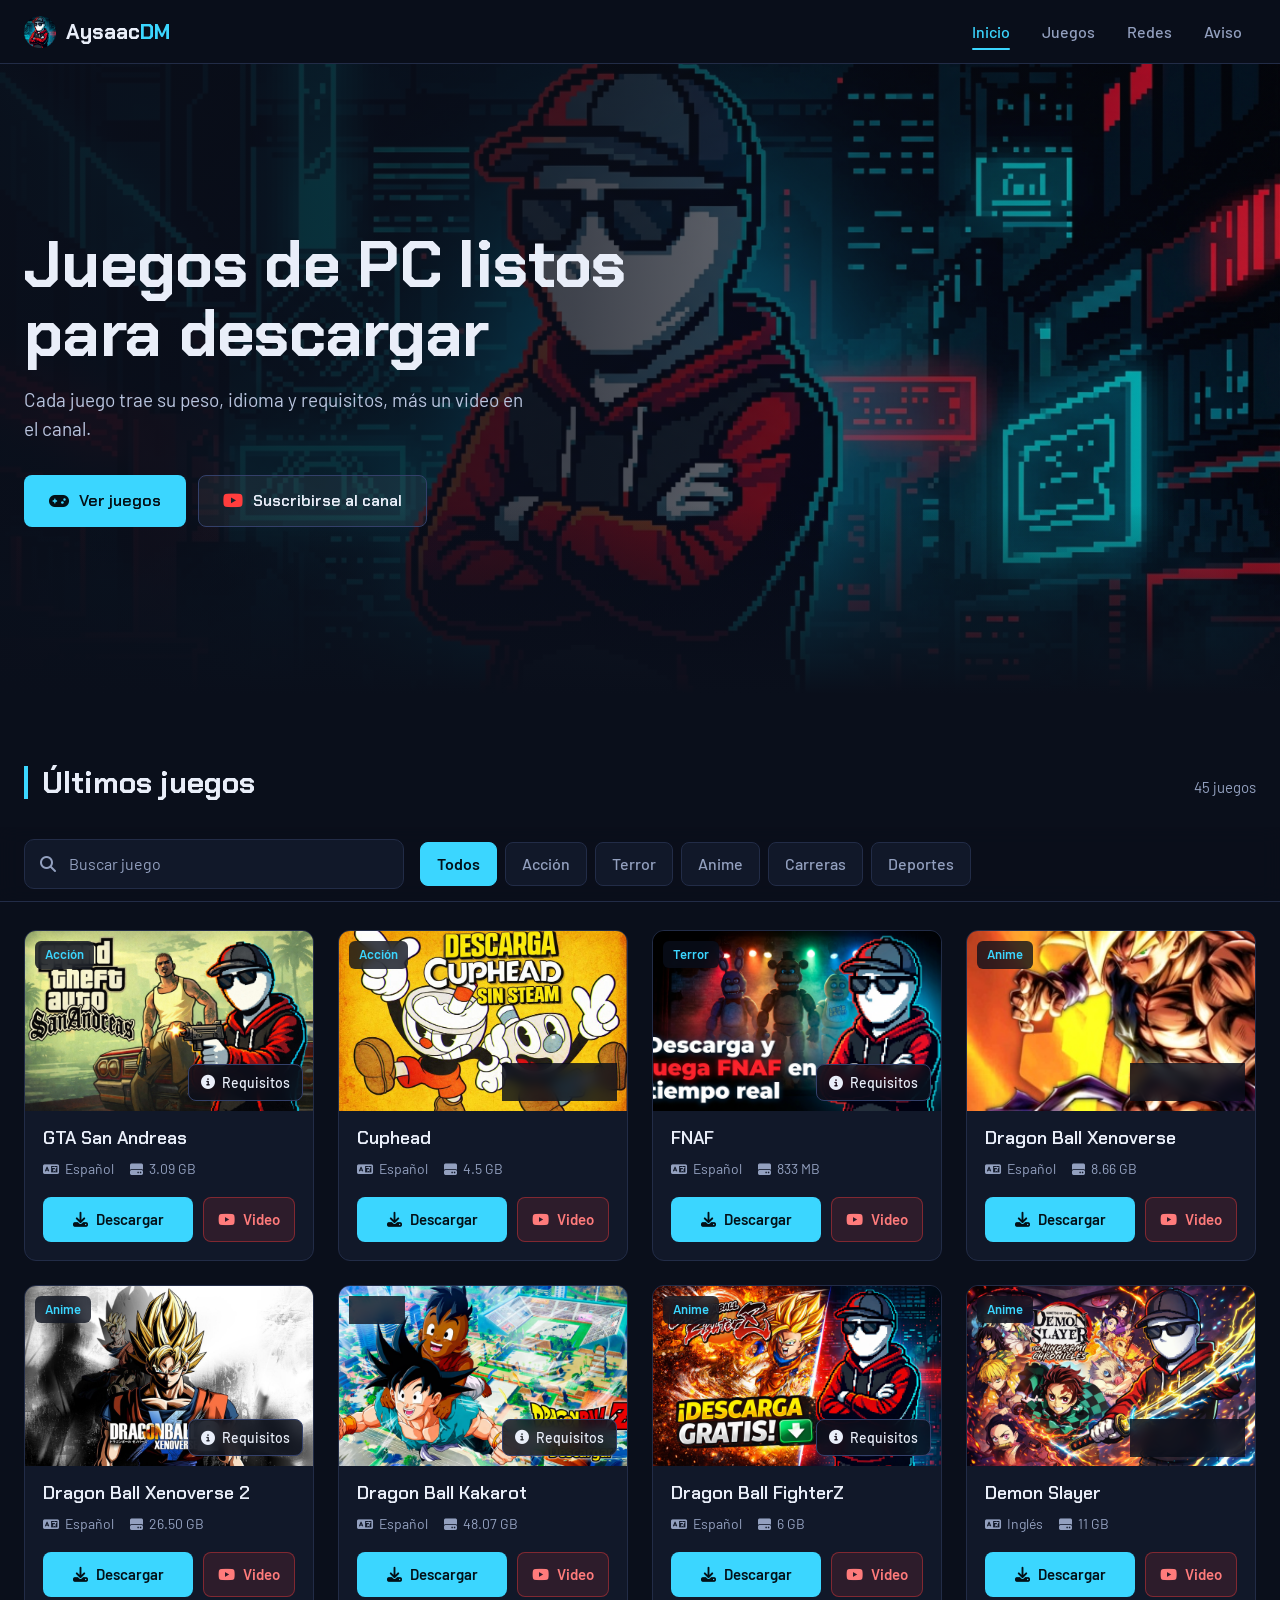
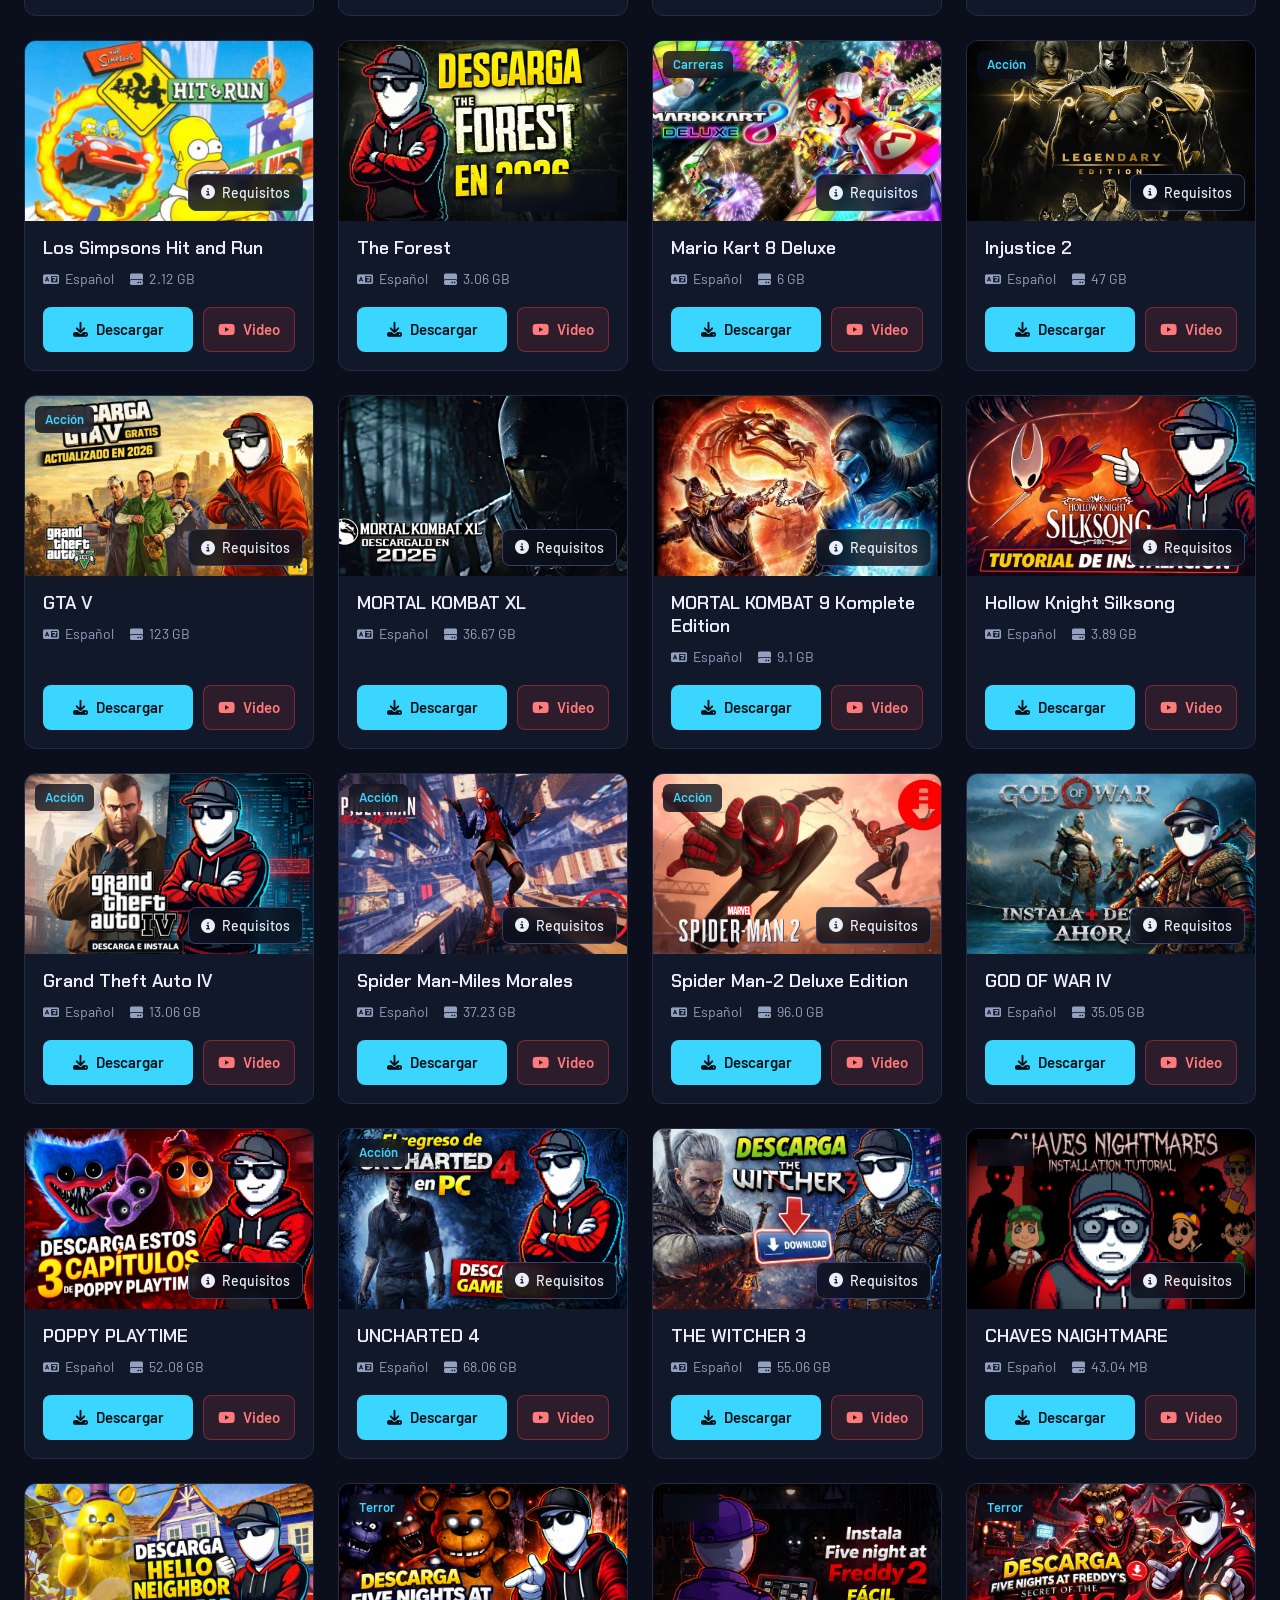
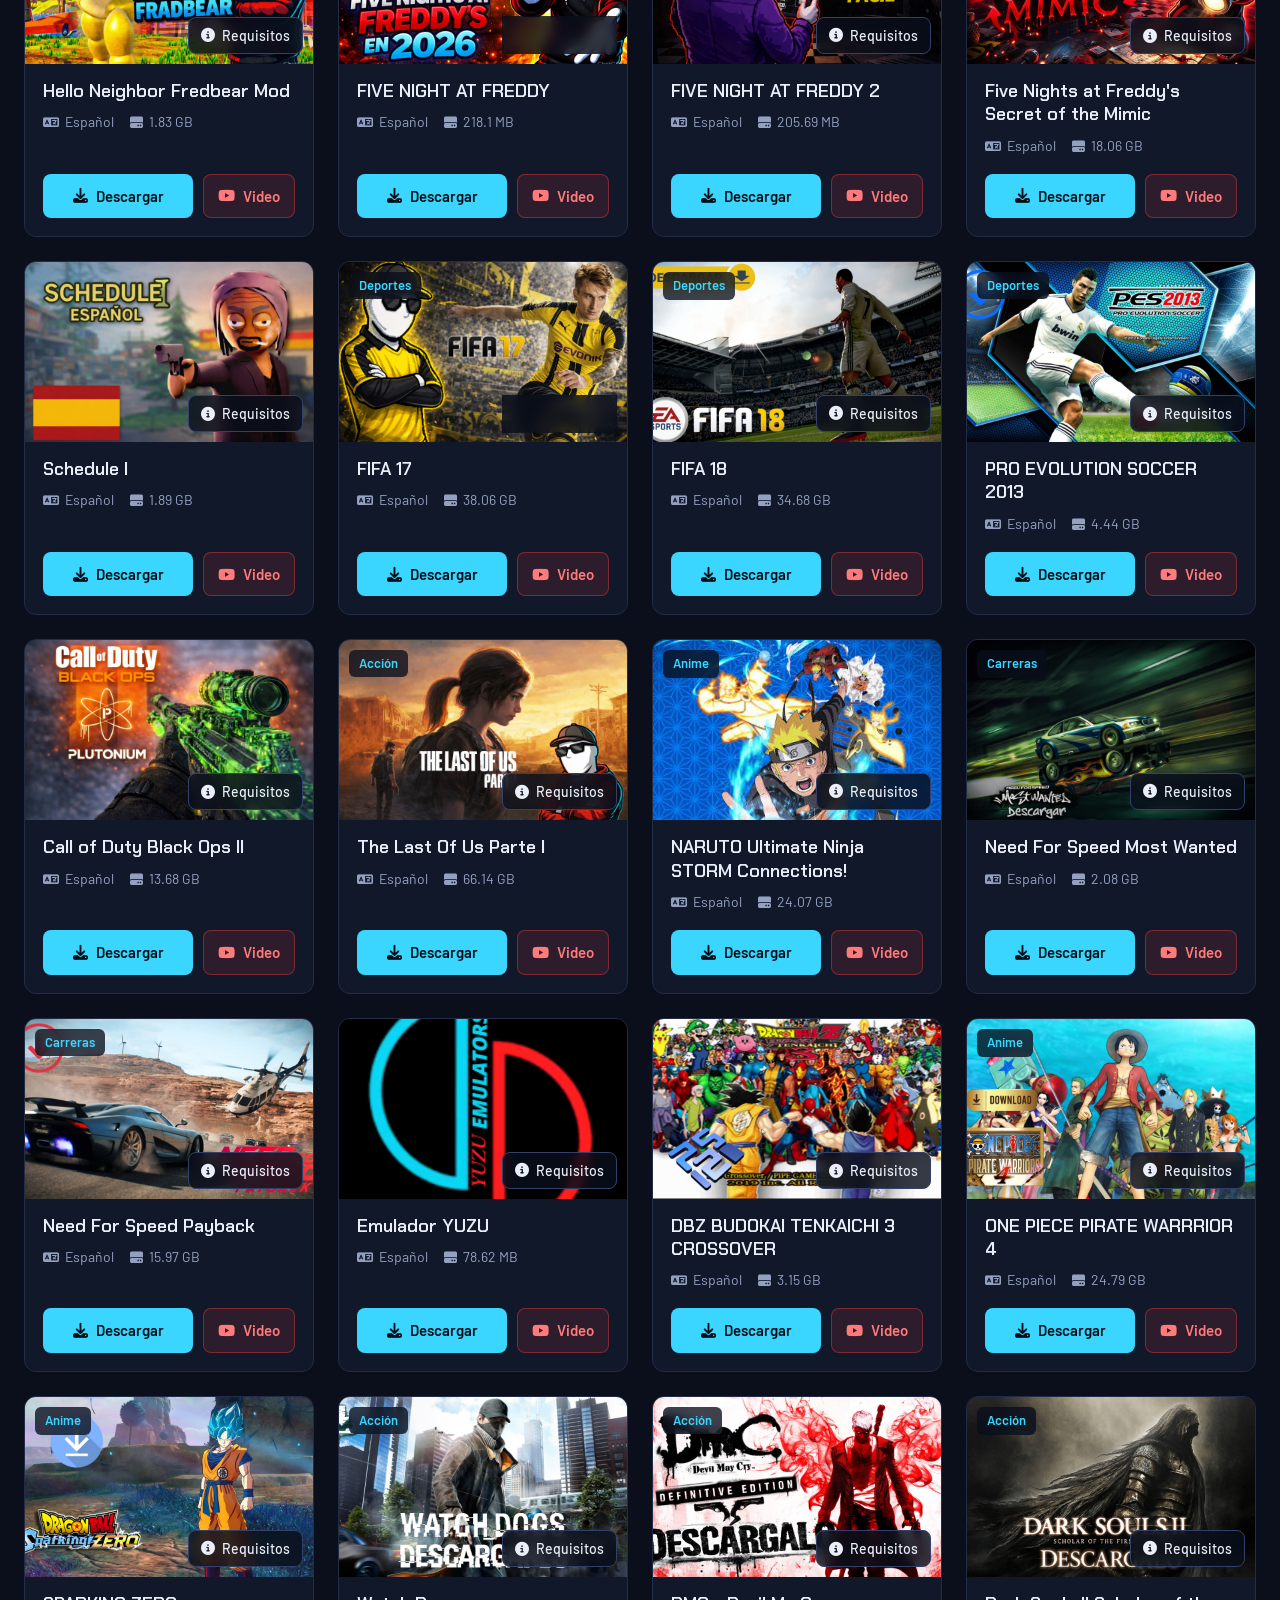
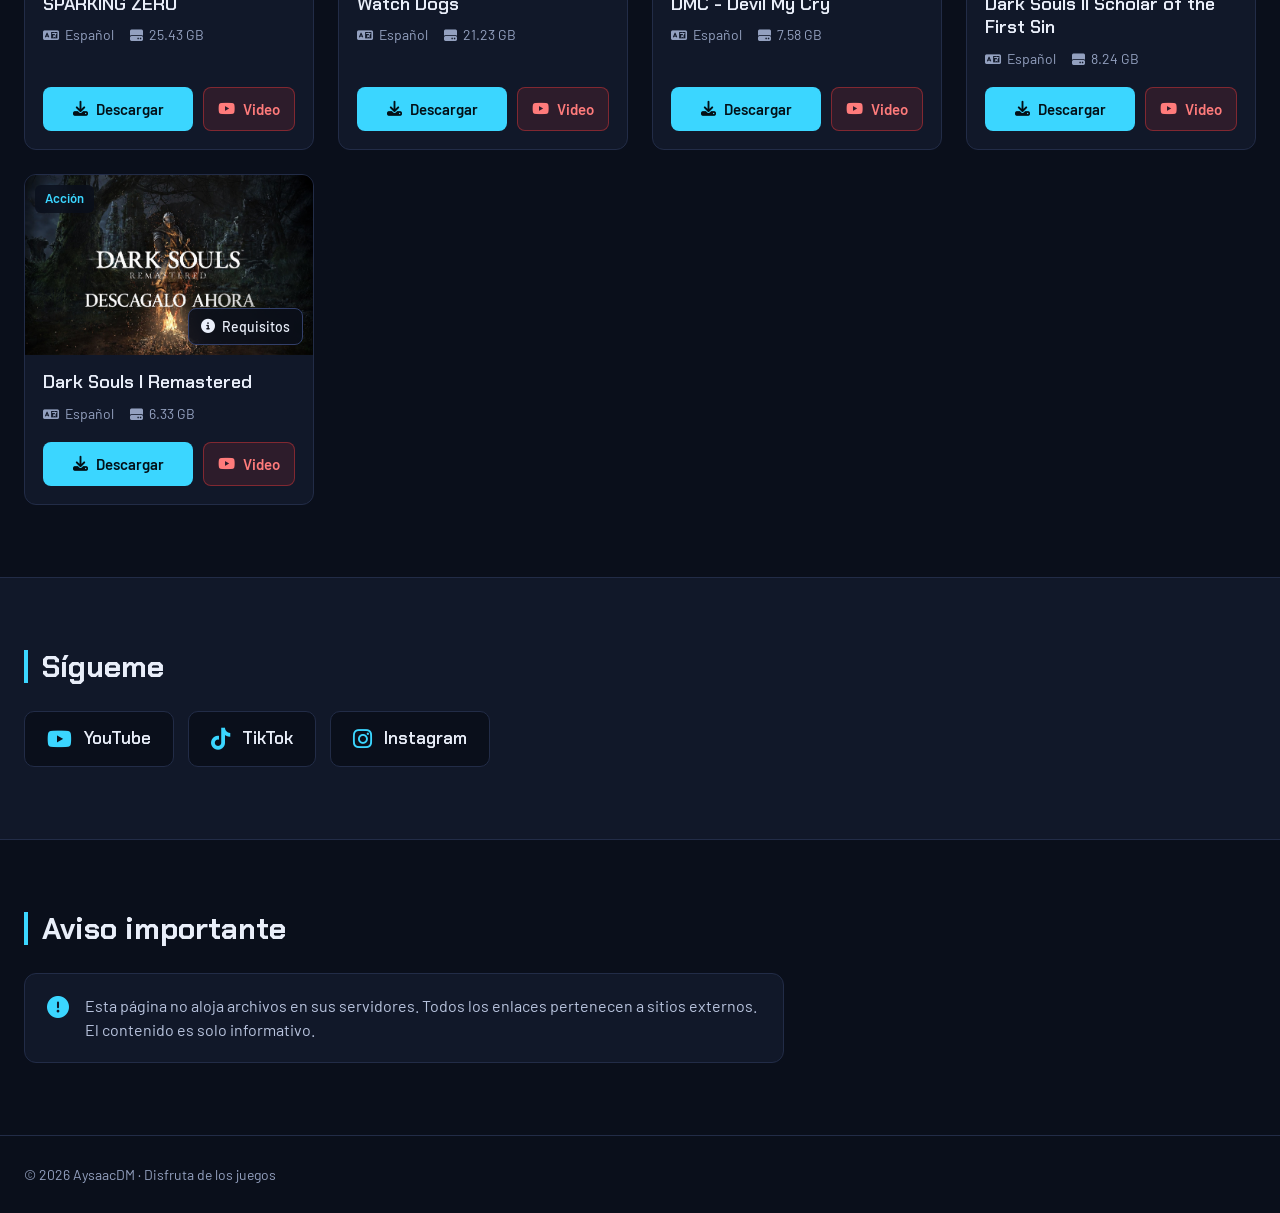
==== commit 34efc5b2: "Update index.html" ====
--- a/index.html
+++ b/index.html
@@ -46,7 +46,7 @@
           <p>Cada juego trae su peso, idioma y requisitos, más un video en el canal.</p>
           <div class="hero-actions">
             <a class="btn btn-primary" href="#juegos"><i class="fa-solid fa-gamepad"></i>Ver juegos</a>
-            <a class="btn btn-ghost" href="https://www.youtube.com/@Aysaac__DM" target="_blank" rel="noopener noreferrer"><i class="fa-brands fa-youtube"></i>Suscribirse al canal</a>
+            <a class="btn btn-ghost" href="https://www.youtube.com/@SoyAysaacDM" target="_blank" rel="noopener noreferrer"><i class="fa-brands fa-youtube"></i>Suscribirse al canal</a>
           </div>
         </div>
       </div>
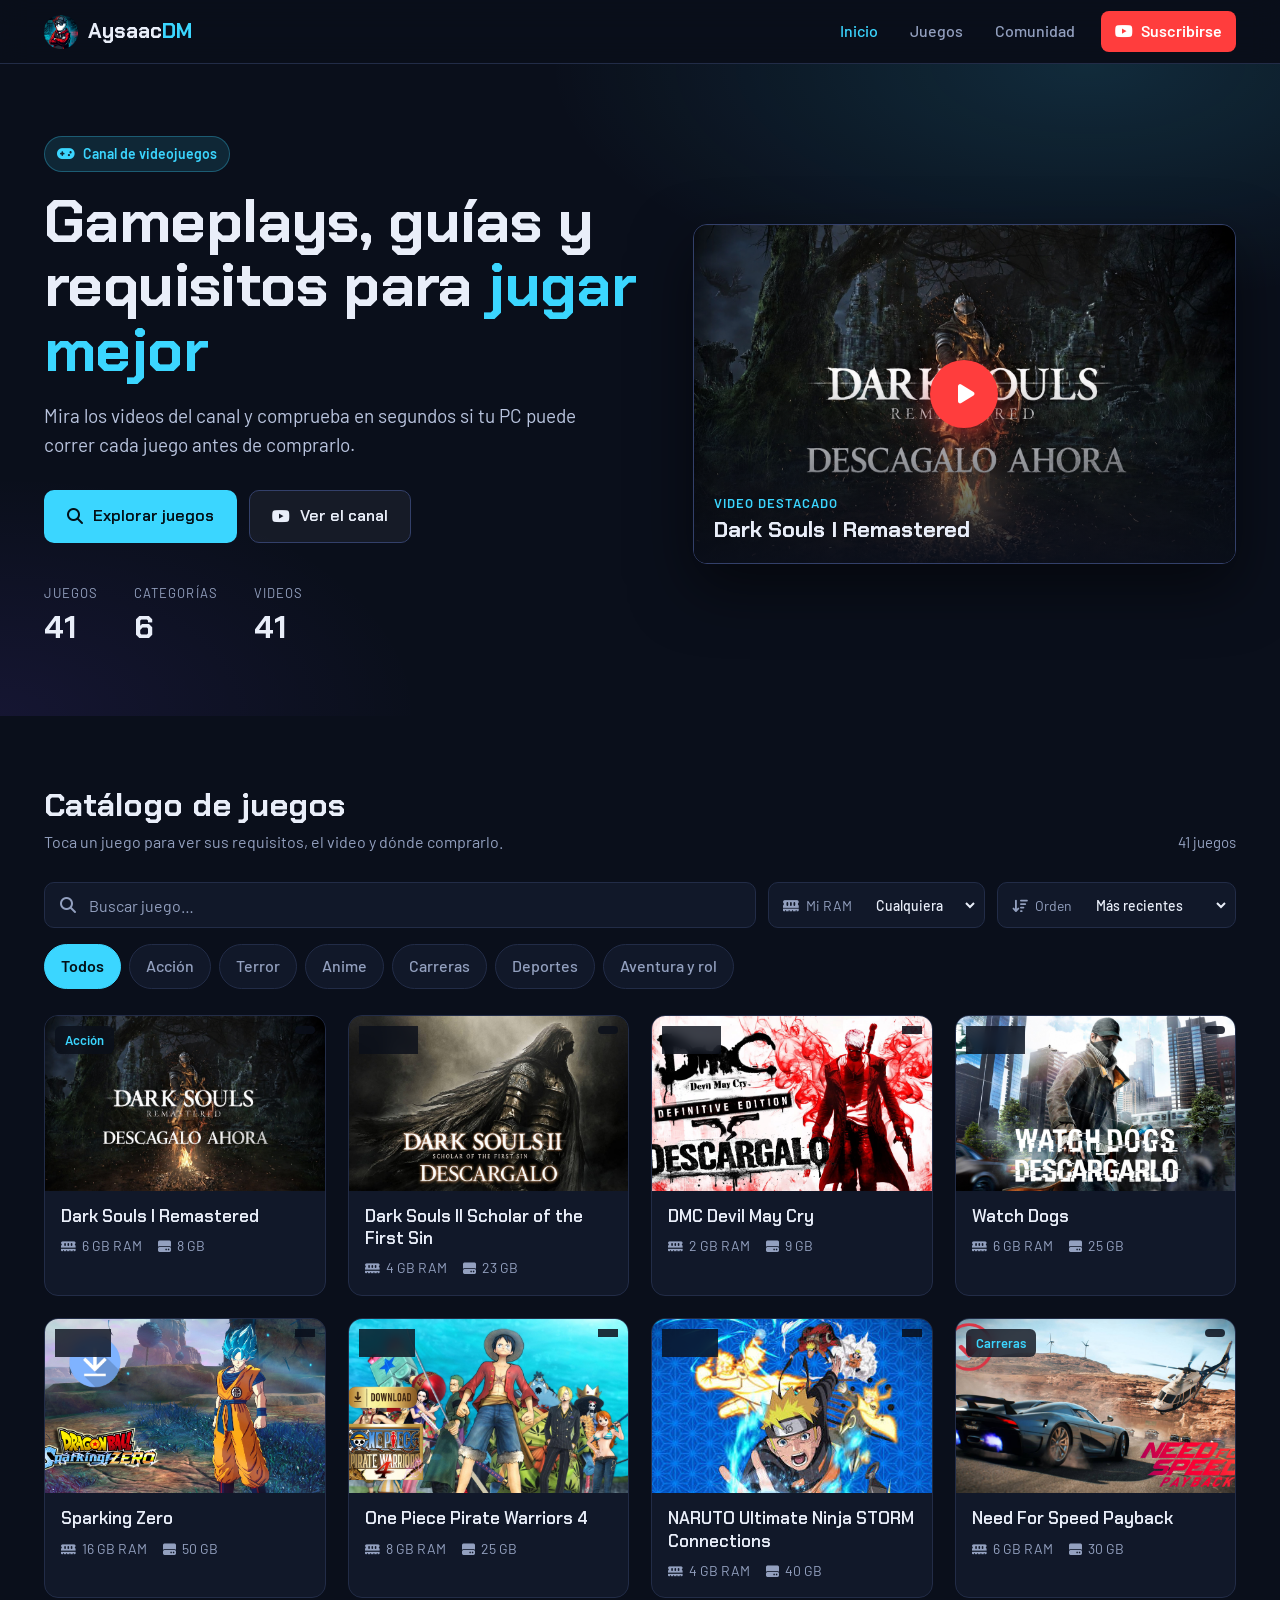
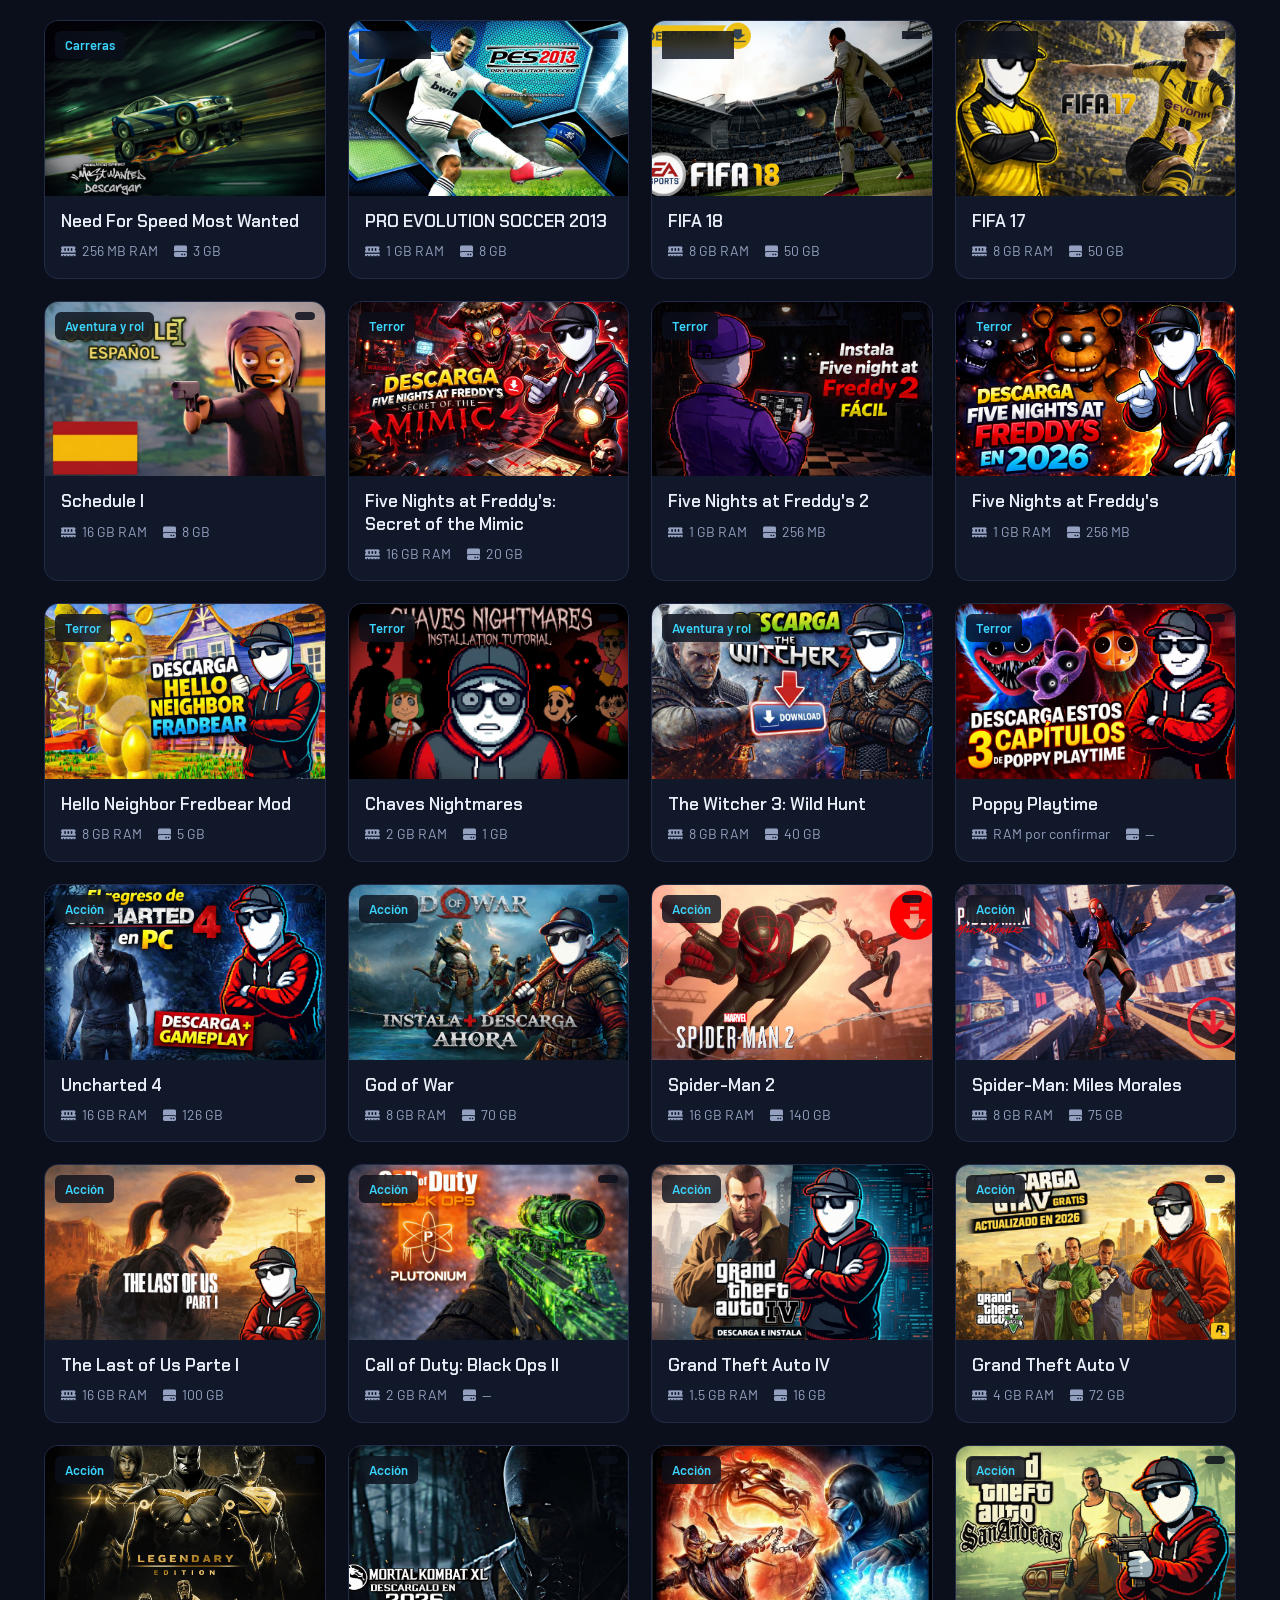
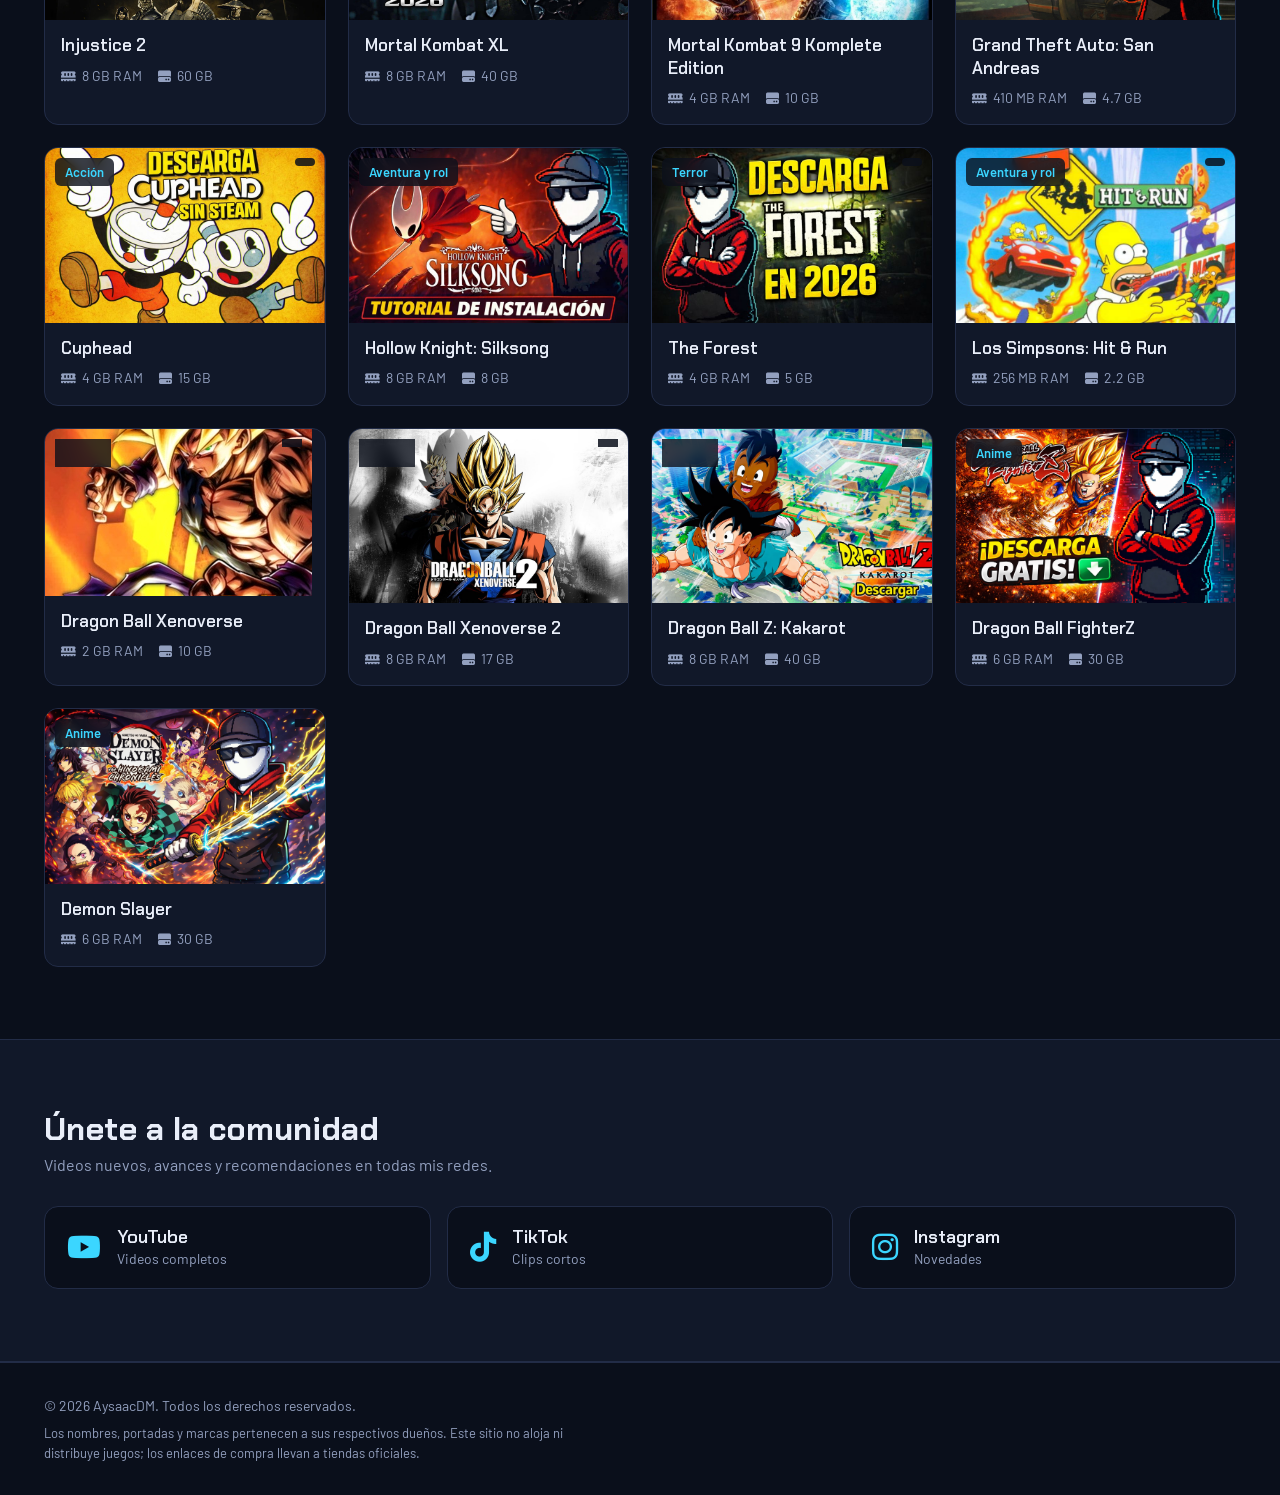
==== commit 5f3f94e9: "New" ====
--- a/index.html
+++ b/index.html
@@ -3,8 +3,12 @@
 <head>
   <meta charset="UTF-8">
   <meta name="viewport" content="width=device-width, initial-scale=1.0">
-  <title>Aysaac_DM | Descarga Juegos PC</title>
-  <meta name="description" content="Juegos de PC con requisitos, peso, idioma y video en el canal de AysaacDM.">
+  <title>AysaacDM | Videojuegos, requisitos y videos</title>
+  <meta name="description" content="Videos de videojuegos de PC, requisitos del sistema y un verificador para saber si tu PC los corre. Canal de AysaacDM.">
+  <meta name="theme-color" content="#0a0f1b">
+  <meta property="og:title" content="AysaacDM | Videojuegos, requisitos y videos">
+  <meta property="og:description" content="Mira los videos del canal y revisa si tu PC puede correr cada juego.">
+  <meta property="og:type" content="website">
   <link rel="icon" href="images/logo.ico.png" type="image/png">
   <link rel="preconnect" href="https://fonts.googleapis.com">
   <link rel="preconnect" href="https://fonts.gstatic.com" crossorigin>
@@ -13,891 +17,136 @@
   <link rel="stylesheet" href="style.css">
 </head>
 <body>
-
-  <div id="loader" role="status" aria-label="Cargando">
-    <div class="loader-content">
-      <img class="loader-logo" src="images/logo.ico.png" alt="" onerror="this.style.display='none'">
-      <h2>Aysaac<span>DM</span></h2>
-      <div class="loader-bar"><div class="loader-progress"></div></div>
-      <p>No olvides suscribirte al canal</p>
-    </div>
-  </div>
+  <a class="skip" href="#catalogo">Saltar al catálogo</a>
 
   <header class="navbar">
     <div class="container nav-inner">
-      <a class="logo" href="#inicio">
-        <img src="images/logo.ico.png" alt="" onerror="this.style.display='none'">
+      <a class="logo" href="#inicio" aria-label="AysaacDM, inicio">
+        <img src="images/logo.ico.png" alt="" width="34" height="34" onerror="this.style.display='none'">
         <span>Aysaac<b>DM</b></span>
       </a>
       <nav aria-label="Principal">
         <a href="#inicio">Inicio</a>
-        <a href="#juegos">Juegos</a>
-        <a href="#redes">Redes</a>
-        <a href="#aviso">Aviso</a>
+        <a href="#catalogo">Juegos</a>
+        <a href="#comunidad">Comunidad</a>
+        <a class="nav-cta" href="https://www.youtube.com/@Aysaac__DM" target="_blank" rel="noopener noreferrer"><i class="fa-brands fa-youtube"></i><span>Suscribirse</span></a>
       </nav>
     </div>
   </header>
 
   <main>
     <section class="hero" id="inicio">
-      <div class="container">
+      <div class="container hero-grid">
         <div class="hero-text">
-          <h1>Juegos de PC listos para descargar</h1>
-          <p>Cada juego trae su peso, idioma y requisitos, más un video en el canal.</p>
+          <p class="eyebrow"><i class="fa-solid fa-gamepad"></i> Canal de videojuegos</p>
+          <h1>Gameplays, guías y requisitos para <em>jugar mejor</em></h1>
+          <p class="lead">Mira los videos del canal y comprueba en segundos si tu PC puede correr cada juego antes de comprarlo.</p>
           <div class="hero-actions">
-            <a class="btn btn-primary" href="#juegos"><i class="fa-solid fa-gamepad"></i>Ver juegos</a>
-            <a class="btn btn-ghost" href="https://www.youtube.com/@SoyAysaacDM" target="_blank" rel="noopener noreferrer"><i class="fa-brands fa-youtube"></i>Suscribirse al canal</a>
+            <a class="btn btn-primary" href="#catalogo"><i class="fa-solid fa-magnifying-glass"></i>Explorar juegos</a>
+            <a class="btn btn-ghost" href="https://www.youtube.com/@Aysaac__DM" target="_blank" rel="noopener noreferrer"><i class="fa-brands fa-youtube"></i>Ver el canal</a>
           </div>
+          <dl class="stats">
+            <div><dt>Juegos</dt><dd id="statGames">0</dd></div>
+            <div><dt>Categorías</dt><dd id="statCats">0</dd></div>
+            <div><dt>Videos</dt><dd id="statVideos">0</dd></div>
+          </dl>
         </div>
+        <a class="featured" id="featured" href="#" target="_blank" rel="noopener noreferrer" aria-label="Ver video destacado en YouTube">
+          <img id="featuredImg" alt="" width="640" height="400">
+          <span class="play"><i class="fa-solid fa-play"></i></span>
+          <span class="featured-info"><small>Video destacado</small><strong id="featuredTitle"></strong></span>
+        </a>
       </div>
     </section>
 
-    <section class="section" id="juegos">
+    <section class="section" id="catalogo">
       <div class="container">
         <div class="section-head">
-          <h2>Últimos juegos</h2>
+          <div>
+            <h2>Catálogo de juegos</h2>
+            <p class="sub">Toca un juego para ver sus requisitos, el video y dónde comprarlo.</p>
+          </div>
           <p id="resultCount" aria-live="polite"></p>
         </div>
 
         <div class="toolbar">
           <div class="search">
-            <i class="fa-solid fa-magnifying-glass"></i>
-            <input type="search" id="searchInput" placeholder="Buscar juego" aria-label="Buscar juego" autocomplete="off">
+            <i class="fa-solid fa-magnifying-glass" aria-hidden="true"></i>
+            <input type="search" id="searchInput" placeholder="Buscar juego…" aria-label="Buscar juego" autocomplete="off">
           </div>
-          <div class="categories" role="group" aria-label="Filtrar por categoría">
-            <button class="cat-btn active" type="button" data-category="all">Todos</button><button class="cat-btn" type="button" data-category="accion">Acción</button><button class="cat-btn" type="button" data-category="terror">Terror</button><button class="cat-btn" type="button" data-category="anime">Anime</button><button class="cat-btn" type="button" data-category="carreras">Carreras</button><button class="cat-btn" type="button" data-category="deportes">Deportes</button>
-          </div>
+          <label class="select">
+            <span><i class="fa-solid fa-memory"></i> Mi RAM</span>
+            <select id="ramSelect" aria-label="Verificar según mi memoria RAM">
+              <option value="0">Cualquiera</option>
+              <option value="2">2 GB</option>
+              <option value="4">4 GB</option>
+              <option value="8">8 GB</option>
+              <option value="16">16 GB</option>
+              <option value="32">32 GB o más</option>
+            </select>
+          </label>
+          <label class="select">
+            <span><i class="fa-solid fa-arrow-down-wide-short"></i> Orden</span>
+            <select id="sortSelect" aria-label="Ordenar juegos">
+              <option value="default">Más recientes</option>
+              <option value="az">A – Z</option>
+              <option value="ram">Menos exigentes</option>
+              <option value="disk">Menor espacio</option>
+            </select>
+          </label>
         </div>
+        <div class="categories" id="categories" role="group" aria-label="Filtrar por categoría"></div>
+        <p class="ram-note" id="ramNote" hidden></p>
 
-        <div class="games-grid" id="gamesGrid">
-      <article class="game-card" data-category="accion">
-        <div class="thumb">
-          <img src="images/gallery/Juegos/GTA SANDRI.jpeg" alt="Portada de GTA San Andreas" loading="lazy">
-          <span class="tag">Acción</span>
-          <div class="overlay" id="req-1"><h4>Requisitos del sistema</h4><ul><li><strong>SO:</strong> Windows 2000 / XP</li><li><strong>CPU:</strong> Pentium 4 o Athlon XP</li><li><strong>GPU:</strong> 128 MB (GeForce 6 recomendado)</li><li><strong>RAM:</strong> 384 MB</li><li><strong>Almacenamiento:</strong> 4.7 GB</li><li><strong>Audio:</strong> DirectX 9 (Sound Blaster Audigy 2 recomendado)</li></ul></div>
-          <button class="req-btn" type="button" aria-expanded="false" aria-controls="req-1"><i class="fa-solid fa-circle-info"></i><span>Requisitos</span></button>
-        </div>
-        <div class="info">
-          <h3>GTA San Andreas</h3>
-          <p class="meta"><span><i class="fa-solid fa-language"></i>Español</span><span><i class="fa-solid fa-hard-drive"></i>3.09 GB</span></p>
-          <div class="actions">
-            <a class="btn-dl" href="https://www.mediafire.com/file/rllju7hpliow1r2/GTA+SAN+ANDREAS.rar/file" target="_blank" rel="noopener noreferrer"><i class="fa-solid fa-download"></i>Descargar</a>
-            <a class="btn-yt" href="https://www.youtube.com/watch?v=k7CGiXMUijY" target="_blank" rel="noopener noreferrer"><i class="fa-brands fa-youtube"></i>Video</a>
-          </div>
-        </div>
-      </article>
-      <article class="game-card" data-category="accion">
-        <div class="thumb">
-          <img src="images/gallery/Juegos/cup.png" alt="Portada de Cuphead" loading="lazy">
-          <span class="tag">Acción</span>
-          <div class="overlay" id="req-2"><h4>Requisitos del sistema</h4><ul><li><strong>SO:</strong> Windows 7 / 8 / 10</li><li><strong>CPU:</strong> i3 2100 / Athlon II X4 640</li><li><strong>RAM:</strong> 4 GB</li><li><strong>GPU:</strong> GT 240 1GB / Radeon 5570 1GB</li><li><strong>DirectX:</strong> 9.0</li><li><strong>Almacenamiento:</strong> 15 GB</li></ul></div>
-          <button class="req-btn" type="button" aria-expanded="false" aria-controls="req-2"><i class="fa-solid fa-circle-info"></i><span>Requisitos</span></button>
-        </div>
-        <div class="info">
-          <h3>Cuphead</h3>
-          <p class="meta"><span><i class="fa-solid fa-language"></i>Español</span><span><i class="fa-solid fa-hard-drive"></i>4.5 GB</span></p>
-          <div class="actions">
-            <a class="btn-dl" href="https://www.mediafire.com/file/mxf8cq0v25fnnbp/Cuphead-Kira-gtaall.rar/file" target="_blank" rel="noopener noreferrer"><i class="fa-solid fa-download"></i>Descargar</a>
-            <a class="btn-yt" href="https://youtu.be/Y2ePEMEddlQ?si=c9VdVTzlNTROynIb" target="_blank" rel="noopener noreferrer"><i class="fa-brands fa-youtube"></i>Video</a>
-          </div>
-        </div>
-      </article>
-      <article class="game-card" data-category="terror">
-        <div class="thumb">
-          <img src="images/gallery/Juegos/fnaf.png" alt="Portada de FNAF" loading="lazy">
-          <span class="tag">Terror</span>
-          <div class="overlay" id="req-3"><h4>Requisitos del sistema</h4><ul><li><strong>SO:</strong> Windows XP / Vista / 7</li><li><strong>CPU:</strong> Pentium 4 2 GHz o equivalente</li><li><strong>GPU:</strong> 1 GB</li><li><strong>DirectX:</strong> 9.0</li><li><strong>Almacenamiento:</strong> 250 MB</li></ul></div>
-          <button class="req-btn" type="button" aria-expanded="false" aria-controls="req-3"><i class="fa-solid fa-circle-info"></i><span>Requisitos</span></button>
-        </div>
-        <div class="info">
-          <h3>FNAF</h3>
-          <p class="meta"><span><i class="fa-solid fa-language"></i>Español</span><span><i class="fa-solid fa-hard-drive"></i>833 MB</span></p>
-          <div class="actions">
-            <a class="btn-dl" href="https://www.mediafire.com/file/dpvyp57zwkxah10/FNAF_REAL_TIME.rar/file/" target="_blank" rel="noopener noreferrer"><i class="fa-solid fa-download"></i>Descargar</a>
-            <a class="btn-yt" href="https://youtu.be/ZVN8zI2u3Ow?si=3Av5zK5i4zygZqQC" target="_blank" rel="noopener noreferrer"><i class="fa-brands fa-youtube"></i>Video</a>
-          </div>
-        </div>
-      </article>
-      <article class="game-card" data-category="anime">
-        <div class="thumb">
-          <img src="images/gallery/Juegos/XENOVERSEEE1.jpg" alt="Portada de Dragon Ball Xenoverse" loading="lazy">
-          <span class="tag">Anime</span>
-          <div class="overlay" id="req-4"><h4>Requisitos del sistema</h4><ul><li><strong>SO:</strong> Windows Vista / 7 (64-bit)</li><li><strong>CPU:</strong> Core 2 Duo 2.4 GHz / Athlon X2 5200+</li><li><strong>GPU:</strong> GeForce 8800 / Radeon HD 3870 (512 MB)</li><li><strong>RAM:</strong> 2 GB</li><li><strong>DirectX:</strong> 9.0c</li><li><strong>Almacenamiento:</strong> 10 GB</li></ul></div>
-          <button class="req-btn" type="button" aria-expanded="false" aria-controls="req-4"><i class="fa-solid fa-circle-info"></i><span>Requisitos</span></button>
-        </div>
-        <div class="info">
-          <h3>Dragon Ball Xenoverse</h3>
-          <p class="meta"><span><i class="fa-solid fa-language"></i>Español</span><span><i class="fa-solid fa-hard-drive"></i>8.66 GB</span></p>
-          <div class="actions">
-            <a class="btn-dl" href="https://1shared.link/d/6tYD4kFzE_CR" target="_blank" rel="noopener noreferrer"><i class="fa-solid fa-download"></i>Descargar</a>
-            <a class="btn-yt" href="https://www.youtube.com/watch?v=-KepyLrRb-I" target="_blank" rel="noopener noreferrer"><i class="fa-brands fa-youtube"></i>Video</a>
-          </div>
-        </div>
-      </article>
-      <article class="game-card" data-category="anime">
-        <div class="thumb">
-          <img src="images/gallery/Juegos/xenoversee2.jpg" alt="Portada de Dragon Ball Xenoverse 2" loading="lazy">
-          <span class="tag">Anime</span>
-          <div class="overlay" id="req-5"><h4>Requisitos del sistema</h4><ul><li><strong>SO:</strong> Windows 10 / 11 (64-bit)</li><li><strong>CPU:</strong> Intel Core i5-4460 / AMD Ryzen 3 1200 o superior</li><li><strong>GPU:</strong> NVIDIA GeForce GTX 750 Ti / AMD Radeon HD 7850 o superior</li><li><strong>RAM:</strong> 8 GB</li><li><strong>DirectX:</strong> 11</li><li><strong>Almacenamiento:</strong> 17 GB o más</li></ul></div>
-          <button class="req-btn" type="button" aria-expanded="false" aria-controls="req-5"><i class="fa-solid fa-circle-info"></i><span>Requisitos</span></button>
-        </div>
-        <div class="info">
-          <h3>Dragon Ball Xenoverse 2</h3>
-          <p class="meta"><span><i class="fa-solid fa-language"></i>Español</span><span><i class="fa-solid fa-hard-drive"></i>26.50 GB</span></p>
-          <div class="actions">
-            <a class="btn-dl" href="https://1shared.link/d/_0Cbdvd2vwU0" target="_blank" rel="noopener noreferrer"><i class="fa-solid fa-download"></i>Descargar</a>
-            <a class="btn-yt" href="https://www.youtube.com/watch?v=_yi1lsTfALY" target="_blank" rel="noopener noreferrer"><i class="fa-brands fa-youtube"></i>Video</a>
-          </div>
-        </div>
-      </article>
-      <article class="game-card" data-category="anime">
-        <div class="thumb">
-          <img src="images/gallery/Juegos/Kakarot.png" alt="Portada de Dragon Ball Kakarot" loading="lazy">
-          <span class="tag">Anime</span>
-          <div class="overlay" id="req-6"><h4>Requisitos del sistema</h4><ul><li><strong>SO:</strong> Windows 10 64-bit</li><li><strong>CPU:</strong> Intel Core i5-2400 / AMD Phenom II X6 1100T</li><li><strong>GPU:</strong> GTX 750 Ti / Radeon HD 7950</li><li><strong>RAM:</strong> 8 GB</li><li><strong>Almacenamiento:</strong> 40 GB disponibles</li><li><strong>DirectX:</strong> Versión 11</li></ul></div>
-          <button class="req-btn" type="button" aria-expanded="false" aria-controls="req-6"><i class="fa-solid fa-circle-info"></i><span>Requisitos</span></button>
-        </div>
-        <div class="info">
-          <h3>Dragon Ball Kakarot</h3>
-          <p class="meta"><span><i class="fa-solid fa-language"></i>Español</span><span><i class="fa-solid fa-hard-drive"></i>48.07 GB</span></p>
-          <div class="actions">
-            <a class="btn-dl" href="https://1shared.link/d/tyL8OWLxM-ZJ" target="_blank" rel="noopener noreferrer"><i class="fa-solid fa-download"></i>Descargar</a>
-            <a class="btn-yt" href="https://youtu.be/2BkRnjzjzXs?si=EoT9rq_goZgwVsqI" target="_blank" rel="noopener noreferrer"><i class="fa-brands fa-youtube"></i>Video</a>
-          </div>
-        </div>
-      </article>
-      <article class="game-card" data-category="anime">
-        <div class="thumb">
-          <img src="images/gallery/Juegos/fght.png" alt="Portada de Dragon Ball FighterZ" loading="lazy">
-          <span class="tag">Anime</span>
-          <div class="overlay" id="req-7"><h4>Requisitos del sistema</h4><ul><li><strong>SO:</strong> Windows 10+</li><li><strong>CPU:</strong> Intel Core i5-3470 / AMD Ryzen 3 1200</li><li><strong>GPU:</strong> NVIDIA GeForce GT 640 (2 GB) / AMD Radeon HD 7950 (3 GB)</li><li><strong>RAM:</strong> 6 GB</li><li><strong>DirectX:</strong> 11</li><li><strong>Almacenamiento:</strong> 30 GB</li></ul></div>
-          <button class="req-btn" type="button" aria-expanded="false" aria-controls="req-7"><i class="fa-solid fa-circle-info"></i><span>Requisitos</span></button>
-        </div>
-        <div class="info">
-          <h3>Dragon Ball FighterZ</h3>
-          <p class="meta"><span><i class="fa-solid fa-language"></i>Español</span><span><i class="fa-solid fa-hard-drive"></i>6 GB</span></p>
-          <div class="actions">
-            <a class="btn-dl" href="https://1shared.link/d/jisxzUT22POE" target="_blank" rel="noopener noreferrer"><i class="fa-solid fa-download"></i>Descargar</a>
-            <a class="btn-yt" href="https://youtu.be/g8d5e7popHY" target="_blank" rel="noopener noreferrer"><i class="fa-brands fa-youtube"></i>Video</a>
-          </div>
-        </div>
-      </article>
-      <article class="game-card" data-category="anime">
-        <div class="thumb">
-          <img src="images/gallery/Juegos/Demo.png" alt="Portada de Demon Slayer" loading="lazy">
-          <span class="tag">Anime</span>
-          <div class="overlay" id="req-8"><h4>Requisitos del sistema</h4><ul><li><strong>SO:</strong> Windows 10+</li><li><strong>CPU:</strong> Intel Core i5-3470 / AMD Ryzen 3 1200</li><li><strong>GPU:</strong> NVIDIA GeForce GT 640 (2 GB) / AMD Radeon HD 7950 (3 GB)</li><li><strong>RAM:</strong> 6 GB</li><li><strong>DirectX:</strong> 11</li><li><strong>Almacenamiento:</strong> 30 GB</li></ul></div>
-          <button class="req-btn" type="button" aria-expanded="false" aria-controls="req-8"><i class="fa-solid fa-circle-info"></i><span>Requisitos</span></button>
-        </div>
-        <div class="info">
-          <h3>Demon Slayer</h3>
-          <p class="meta"><span><i class="fa-solid fa-language"></i>Inglés</span><span><i class="fa-solid fa-hard-drive"></i>11 GB</span></p>
-          <div class="actions">
-            <a class="btn-dl" href="https://www.mediafire.com/file/lxok8yq92onoi8n/DEMON_SLAYER.torrent/file" target="_blank" rel="noopener noreferrer"><i class="fa-solid fa-download"></i>Descargar</a>
-            <a class="btn-yt" href="https://youtu.be/LftC0isSQis?si=gJVhBDRYR3LcnYRV" target="_blank" rel="noopener noreferrer"><i class="fa-brands fa-youtube"></i>Video</a>
-          </div>
-        </div>
-      </article>
-      <article class="game-card">
-        <div class="thumb">
-          <img src="images/gallery/Juegos/simp.jpg" alt="Portada de Los Simpsons Hit and Run" loading="lazy">
-          
-          <div class="overlay" id="req-9"><h4>Requisitos del sistema</h4><ul><li><strong>SO:</strong> Microsoft Windows 98 / ME / 2000 / XP</li><li><strong>CPU:</strong> Pentium III 1 GHz o equivalente</li><li><strong>GPU:</strong> Tarjeta 3D compatible con DirectX (64 MB VRAM, T&L)</li><li><strong>RAM:</strong> 256 MB</li><li><strong>DirectX:</strong> 8.1 o superior</li><li><strong>Audio:</strong> Tarjeta de sonido compatible con DirectX</li><li><strong>Almacenamiento:</strong> 2.2 GB</li><li><strong>Unidad:</strong> Lector CD-ROM 4X</li></ul></div>
-          <button class="req-btn" type="button" aria-expanded="false" aria-controls="req-9"><i class="fa-solid fa-circle-info"></i><span>Requisitos</span></button>
-        </div>
-        <div class="info">
-          <h3>Los Simpsons Hit and Run</h3>
-          <p class="meta"><span><i class="fa-solid fa-language"></i>Español</span><span><i class="fa-solid fa-hard-drive"></i>2.12 GB</span></p>
-          <div class="actions">
-            <a class="btn-dl" href="https://www.mediafire.com/file/si2wusjzrmrt692/Los_Simpsons_Hit_and_Run_-_AysaacDM.rar/file" target="_blank" rel="noopener noreferrer"><i class="fa-solid fa-download"></i>Descargar</a>
-            <a class="btn-yt" href="https://youtu.be/eVb5gvxaLbs?si=lA5Psq-jN1lP8d5y" target="_blank" rel="noopener noreferrer"><i class="fa-brands fa-youtube"></i>Video</a>
-          </div>
-        </div>
-      </article>
-      <article class="game-card">
-        <div class="thumb">
-          <img src="images/gallery/Juegos/thefore.png" alt="Portada de The Forest" loading="lazy">
-          
-          <div class="overlay" id="req-10"><h4>Requisitos del sistema</h4><ul><li><strong>SO:</strong> Windows 7</li><li><strong>CPU:</strong> Procesador Quad Core</li><li><strong>GPU:</strong> NVIDIA GeForce GTX 560</li><li><strong>RAM:</strong> 4 GB</li><li><strong>DirectX:</strong> 9.0</li><li><strong>Almacenamiento:</strong> 5 GB</li><li><strong>Audio:</strong> Tarjeta de sonido compatible con DirectX</li></ul></div>
-          <button class="req-btn" type="button" aria-expanded="false" aria-controls="req-10"><i class="fa-solid fa-circle-info"></i><span>Requisitos</span></button>
-        </div>
-        <div class="info">
-          <h3>The Forest</h3>
-          <p class="meta"><span><i class="fa-solid fa-language"></i>Español</span><span><i class="fa-solid fa-hard-drive"></i>3.06 GB</span></p>
-          <div class="actions">
-            <a class="btn-dl" href="https://www.mediafire.com/file/hulooi8ygowvgsw/The-Forest.rar/file" target="_blank" rel="noopener noreferrer"><i class="fa-solid fa-download"></i>Descargar</a>
-            <a class="btn-yt" href="https://youtu.be/zpbExv3RAlw?si=oVa7ggSahKhgmR7b" target="_blank" rel="noopener noreferrer"><i class="fa-brands fa-youtube"></i>Video</a>
-          </div>
-        </div>
-      </article>
-      <article class="game-card" data-category="carreras">
-        <div class="thumb">
-          <img src="images/gallery/Juegos/Mario.jpg" alt="Portada de Mario Kart 8 Deluxe" loading="lazy">
-          <span class="tag">Carreras</span>
-          <div class="overlay" id="req-11"><h4>Requisitos del sistema</h4><ul><li><strong>SO:</strong> Windows 10 / 11</li><li><strong>CPU:</strong> Intel Core i5/i7 (8ª gen+) / Ryzen 5/7</li><li><strong>GPU:</strong> NVIDIA GTX 1060 / AMD RX 580 o superior</li><li><strong>RAM:</strong> 16 GB</li><li><strong>Almacenamiento:</strong> SSD requerido</li></ul></div>
-          <button class="req-btn" type="button" aria-expanded="false" aria-controls="req-11"><i class="fa-solid fa-circle-info"></i><span>Requisitos</span></button>
-        </div>
-        <div class="info">
-          <h3>Mario Kart 8 Deluxe</h3>
-          <p class="meta"><span><i class="fa-solid fa-language"></i>Español</span><span><i class="fa-solid fa-hard-drive"></i>6 GB</span></p>
-          <div class="actions">
-            <a class="btn-dl" href="https://switchrom.net/mario-kart-8-deluxe-nsp-xci-rom-96/" target="_blank" rel="noopener noreferrer"><i class="fa-solid fa-download"></i>Descargar</a>
-            <a class="btn-yt" href="https://youtu.be/JfQ8RovLNww?si=bmj4bAqeI0I1jKa8" target="_blank" rel="noopener noreferrer"><i class="fa-brands fa-youtube"></i>Video</a>
-          </div>
-        </div>
-      </article>
-      <article class="game-card" data-category="accion">
-        <div class="thumb">
-          <img src="images/gallery/Juegos/Injus.webp" alt="Portada de Injustice 2" loading="lazy">
-          <span class="tag">Acción</span>
-          <div class="overlay" id="req-12"><h4>Requisitos del sistema</h4><ul><li><strong>SO:</strong> Windows 7 / 10 (64-bit)</li><li><strong>CPU:</strong> Intel Core i3-2100 / AMD FX-6300 / Ryzen 5 1400</li><li><strong>GPU:</strong> GTX 780 / GTX 1060 6GB / Radeon R9 290 / RX 570</li><li><strong>RAM:</strong> 8 GB</li><li><strong>DirectX:</strong> 11</li><li><strong>Almacenamiento:</strong> 60 GB</li><li><strong>Internet:</strong> Conexión de banda ancha</li></ul></div>
-          <button class="req-btn" type="button" aria-expanded="false" aria-controls="req-12"><i class="fa-solid fa-circle-info"></i><span>Requisitos</span></button>
-        </div>
-        <div class="info">
-          <h3>Injustice 2</h3>
-          <p class="meta"><span><i class="fa-solid fa-language"></i>Español</span><span><i class="fa-solid fa-hard-drive"></i>47 GB</span></p>
-          <div class="actions">
-            <a class="btn-dl" href="https://datanodes.to/gv3i48mowbk0/Injustice-2.zip" target="_blank" rel="noopener noreferrer"><i class="fa-solid fa-download"></i>Descargar</a>
-            <a class="btn-yt" href="https://youtu.be/ZrdoLpiKttA?si=eS-G5pEdL9qdeAW8" target="_blank" rel="noopener noreferrer"><i class="fa-brands fa-youtube"></i>Video</a>
-          </div>
-        </div>
-      </article>
-      <article class="game-card" data-category="accion">
-        <div class="thumb">
-          <img src="images/gallery/Juegos/GTA V.png" alt="Portada de GTA V" loading="lazy">
-          <span class="tag">Acción</span>
-          <div class="overlay" id="req-13"><h4>Requisitos del sistema</h4><ul><li><strong>SO:</strong> Windows 7 / 8 / 10 (64-bit)</li><li><strong>CPU:</strong> Intel Core 2 Quad Q6600 / AMD Phenom 9850</li><li><strong>GPU:</strong> NVIDIA 9800 GT / AMD HD 4870 (1 GB)</li><li><strong>RAM:</strong> 4 GB</li><li><strong>DirectX:</strong> 10</li><li><strong>Almacenamiento:</strong> 72 GB</li></ul></div>
-          <button class="req-btn" type="button" aria-expanded="false" aria-controls="req-13"><i class="fa-solid fa-circle-info"></i><span>Requisitos</span></button>
-        </div>
-        <div class="info">
-          <h3>GTA V</h3>
-          <p class="meta"><span><i class="fa-solid fa-language"></i>Español</span><span><i class="fa-solid fa-hard-drive"></i>123 GB</span></p>
-          <div class="actions">
-            <a class="btn-dl" href="https://gofile.io/d/Ou8TXe" target="_blank" rel="noopener noreferrer"><i class="fa-solid fa-download"></i>Descargar</a>
-            <a class="btn-yt" href="https://youtu.be/x8QksO8FFbA?si=K8o90Puqe4bAYfMU" target="_blank" rel="noopener noreferrer"><i class="fa-brands fa-youtube"></i>Video</a>
-          </div>
-        </div>
-      </article>
-      <article class="game-card">
-        <div class="thumb">
-          <img src="images/gallery/Juegos/MK XL.jpg" alt="Portada de MORTAL KOMBAT XL" loading="lazy">
-          
-          <div class="overlay" id="req-14"><h4>Requisitos del sistema</h4><ul><li><strong>SO:</strong> Windows 7 / 8 (64-bit)</li><li><strong>CPU:</strong> Intel Core i7-3770 / AMD FX-8350</li><li><strong>GPU:</strong> NVIDIA GTX 660 / AMD Radeon HD 7950</li><li><strong>RAM:</strong> 8 GB</li><li><strong>DirectX:</strong> 11</li><li><strong>Almacenamiento:</strong> 40 GB</li><li><strong>Internet:</strong> Conexión de banda ancha</li></ul></div>
-          <button class="req-btn" type="button" aria-expanded="false" aria-controls="req-14"><i class="fa-solid fa-circle-info"></i><span>Requisitos</span></button>
-        </div>
-        <div class="info">
-          <h3>MORTAL KOMBAT XL</h3>
-          <p class="meta"><span><i class="fa-solid fa-language"></i>Español</span><span><i class="fa-solid fa-hard-drive"></i>36.67 GB</span></p>
-          <div class="actions">
-            <a class="btn-dl" href="https://www.mediafire.com/file/e4iuf472avoes6b/MKXL.rar/file" target="_blank" rel="noopener noreferrer"><i class="fa-solid fa-download"></i>Descargar</a>
-            <a class="btn-yt" href="https://www.youtube.com/watch?v=lbAFfzWpcL4" target="_blank" rel="noopener noreferrer"><i class="fa-brands fa-youtube"></i>Video</a>
-          </div>
-        </div>
-      </article>
-      <article class="game-card">
-        <div class="thumb">
-          <img src="images/gallery/Juegos/MK9.webp" alt="Portada de MORTAL KOMBAT 9 Komplete Edition" loading="lazy">
-          
-          <div class="overlay" id="req-15"><h4>Requisitos del sistema</h4><ul><li><strong>SO:</strong> Windows 7 / Windows 8 (64-bit)</li><li><strong>CPU:</strong> Intel Core i5-750 / AMD Phenom II X4 965</li><li><strong>GPU:</strong> NVIDIA GeForce GTX 560 / AMD Radeon HD 6950</li><li><strong>RAM:</strong> 4 GB</li><li><strong>DirectX:</strong> 11</li><li><strong>Almacenamiento:</strong> 10 GB</li><li><strong>Internet:</strong> Conexión de banda ancha para multijugador</li></ul></div>
-          <button class="req-btn" type="button" aria-expanded="false" aria-controls="req-15"><i class="fa-solid fa-circle-info"></i><span>Requisitos</span></button>
-        </div>
-        <div class="info">
-          <h3>MORTAL KOMBAT 9 Komplete Edition</h3>
-          <p class="meta"><span><i class="fa-solid fa-language"></i>Español</span><span><i class="fa-solid fa-hard-drive"></i>9.1 GB</span></p>
-          <div class="actions">
-            <a class="btn-dl" href="https://gofile.io/d/JQNj1j" target="_blank" rel="noopener noreferrer"><i class="fa-solid fa-download"></i>Descargar</a>
-            <a class="btn-yt" href="https://www.youtube.com/watch?v=AWJG5EyeAgQ" target="_blank" rel="noopener noreferrer"><i class="fa-brands fa-youtube"></i>Video</a>
-          </div>
-        </div>
-      </article>
-      <article class="game-card">
-        <div class="thumb">
-          <img src="images/gallery/Juegos/Hollow.png" alt="Portada de Hollow Knight Silksong" loading="lazy">
-          
-          <div class="overlay" id="req-16"><h4>Requisitos del sistema</h4><ul><li><strong>SO:</strong> Windows 10 (64-bit, versión 21H1 o superior)</li><li><strong>CPU:</strong> Intel Core i5-3470</li><li><strong>GPU:</strong> NVIDIA GTX 1050 (2 GB) / AMD Radeon R9 380 (2 GB)</li><li><strong>RAM:</strong> 8 GB</li><li><strong>DirectX:</strong> 10</li><li><strong>Almacenamiento:</strong> 8 GB</li></ul></div>
-          <button class="req-btn" type="button" aria-expanded="false" aria-controls="req-16"><i class="fa-solid fa-circle-info"></i><span>Requisitos</span></button>
-        </div>
-        <div class="info">
-          <h3>Hollow Knight Silksong</h3>
-          <p class="meta"><span><i class="fa-solid fa-language"></i>Español</span><span><i class="fa-solid fa-hard-drive"></i>3.89 GB</span></p>
-          <div class="actions">
-            <a class="btn-dl" href="https://www.mediafire.com/file/uq3wbmh0yfks621/Hollow-Knight-Silksong.rar/file" target="_blank" rel="noopener noreferrer"><i class="fa-solid fa-download"></i>Descargar</a>
-            <a class="btn-yt" href="https://youtu.be/v2HTF9mJuIM?si=-pDcoWxQ5FKewa14" target="_blank" rel="noopener noreferrer"><i class="fa-brands fa-youtube"></i>Video</a>
-          </div>
-        </div>
-      </article>
-      <article class="game-card" data-category="accion">
-        <div class="thumb">
-          <img src="images/gallery/Juegos/Gta 4.png" alt="Portada de Grand Theft Auto IV" loading="lazy">
-          <span class="tag">Acción</span>
-          <div class="overlay" id="req-17"><h4>Requisitos del sistema</h4><ul><li><strong>SO:</strong> Windows XP SP3 / Vista SP1</li><li><strong>CPU:</strong> Intel Core 2 Duo 1.8 GHz / AMD Athlon X2 64 2.4 GHz</li><li><strong>GPU:</strong> NVIDIA 7900 (256 MB) / ATI X1900 (256 MB)</li><li><strong>RAM:</strong> 1.5 GB</li><li><strong>DirectX:</strong> 9.0c</li><li><strong>Almacenamiento:</strong> 16 GB</li><li><strong>Audio:</strong> Sonido 5.1</li></ul></div>
-          <button class="req-btn" type="button" aria-expanded="false" aria-controls="req-17"><i class="fa-solid fa-circle-info"></i><span>Requisitos</span></button>
-        </div>
-        <div class="info">
-          <h3>Grand Theft Auto IV</h3>
-          <p class="meta"><span><i class="fa-solid fa-language"></i>Español</span><span><i class="fa-solid fa-hard-drive"></i>13.06 GB</span></p>
-          <div class="actions">
-            <a class="btn-dl" href="https://www.mediafire.com/file/7sndfezerrkvqgr/GTA_IV-COMPLETE_EDITION-AysaacDM.torrent/file" target="_blank" rel="noopener noreferrer"><i class="fa-solid fa-download"></i>Descargar</a>
-            <a class="btn-yt" href="https://youtu.be/Q7-R24AKPnU?si=D31Xmzzx5YleMnV8" target="_blank" rel="noopener noreferrer"><i class="fa-brands fa-youtube"></i>Video</a>
-          </div>
-        </div>
-      </article>
-      <article class="game-card" data-category="accion">
-        <div class="thumb">
-          <img src="images/gallery/Juegos/Miles Morales.jpg" alt="Portada de Spider Man-Miles Morales" loading="lazy">
-          <span class="tag">Acción</span>
-          <div class="overlay" id="req-18"><h4>Requisitos del sistema</h4><ul><li><strong>SO:</strong> Windows 10 (64-bit, versión 1909 o superior)</li><li><strong>CPU:</strong> Intel Core i3-4160 / AMD equivalente</li><li><strong>GPU:</strong> NVIDIA GTX 950 (2 GB) / AMD Radeon RX 470 (4 GB)</li><li><strong>RAM:</strong> 8 GB</li><li><strong>DirectX:</strong> 12</li><li><strong>Almacenamiento:</strong> 75 GB disponibles (SSD recomendado)</li></ul></div>
-          <button class="req-btn" type="button" aria-expanded="false" aria-controls="req-18"><i class="fa-solid fa-circle-info"></i><span>Requisitos</span></button>
-        </div>
-        <div class="info">
-          <h3>Spider Man-Miles Morales</h3>
-          <p class="meta"><span><i class="fa-solid fa-language"></i>Español</span><span><i class="fa-solid fa-hard-drive"></i>37.23 GB</span></p>
-          <div class="actions">
-            <a class="btn-dl" href="https://1shared.link/d/0CHzx5cElJj2" target="_blank" rel="noopener noreferrer"><i class="fa-solid fa-download"></i>Descargar</a>
-            <a class="btn-yt" href="https://youtu.be/RDIRr7aKFV4?si=bJXXhhI3tgtU002g" target="_blank" rel="noopener noreferrer"><i class="fa-brands fa-youtube"></i>Video</a>
-          </div>
-        </div>
-      </article>
-      <article class="game-card" data-category="accion">
-        <div class="thumb">
-          <img src="images/gallery/Juegos/Spider man 2.jpg" alt="Portada de Spider Man-2 Deluxe Edition" loading="lazy">
-          <span class="tag">Acción</span>
-          <div class="overlay" id="req-19"><h4>Requisitos del sistema</h4><ul><li><strong>SO:</strong> Windows 10/11 (64-bit, versión 1909 o superior)</li><li><strong>CPU:</strong> Intel Core i3-8100 / AMD Ryzen 3 3100</li><li><strong>GPU:</strong> NVIDIA GTX 1650 / AMD Radeon RX 5500 XT</li><li><strong>RAM:</strong> 16 GB</li><li><strong>DirectX:</strong> 12</li><li><strong>Almacenamiento:</strong> 140 GB disponibles (SSD requerido)</li></ul></div>
-          <button class="req-btn" type="button" aria-expanded="false" aria-controls="req-19"><i class="fa-solid fa-circle-info"></i><span>Requisitos</span></button>
-        </div>
-        <div class="info">
-          <h3>Spider Man-2 Deluxe Edition</h3>
-          <p class="meta"><span><i class="fa-solid fa-language"></i>Español</span><span><i class="fa-solid fa-hard-drive"></i>96.0 GB</span></p>
-          <div class="actions">
-            <a class="btn-dl" href="https://datavaults.co/yp5kbhxeerxx/Marvels_SpiderMan_2_Deluxe_Edition-papugames.com.rar" target="_blank" rel="noopener noreferrer"><i class="fa-solid fa-download"></i>Descargar</a>
-            <a class="btn-yt" href="https://youtu.be/6_sUkpKZAJE" target="_blank" rel="noopener noreferrer"><i class="fa-brands fa-youtube"></i>Video</a>
-          </div>
-        </div>
-      </article>
-      <article class="game-card">
-        <div class="thumb">
-          <img src="images/gallery/Juegos/God of war.png" alt="Portada de GOD OF WAR IV" loading="lazy">
-          
-          <div class="overlay" id="req-20"><h4>Requisitos del sistema</h4><ul><li><strong>SO:</strong> Windows 10 (64-bit)</li><li><strong>CPU:</strong> Intel Core i5-6600K / AMD Ryzen 5 2400G</li><li><strong>GPU:</strong> NVIDIA GTX 960 / AMD Radeon R9 290X</li><li><strong>RAM:</strong> 8 GB</li><li><strong>Almacenamiento:</strong> 70 GB (SSD recomendado)</li></ul></div>
-          <button class="req-btn" type="button" aria-expanded="false" aria-controls="req-20"><i class="fa-solid fa-circle-info"></i><span>Requisitos</span></button>
-        </div>
-        <div class="info">
-          <h3>GOD OF WAR IV</h3>
-          <p class="meta"><span><i class="fa-solid fa-language"></i>Español</span><span><i class="fa-solid fa-hard-drive"></i>35.05 GB</span></p>
-          <div class="actions">
-            <a class="btn-dl" href="https://www.mediafire.com/folder/swuclq35m66q6/GOD+OF+WAR" target="_blank" rel="noopener noreferrer"><i class="fa-solid fa-download"></i>Descargar</a>
-            <a class="btn-yt" href="https://youtu.be/aD1RVe-7BcU?si=QMJ9nOoqsbtQqt_G" target="_blank" rel="noopener noreferrer"><i class="fa-brands fa-youtube"></i>Video</a>
-          </div>
-        </div>
-      </article>
-      <article class="game-card">
-        <div class="thumb">
-          <img src="images/gallery/Juegos/PO.png" alt="Portada de POPPY PLAYTIME" loading="lazy">
-          
-          <div class="overlay" id="req-21"><h4>Requisitos del sistema</h4><p class="no-req">Los requisitos de este juego todavía no están disponibles.</p></div>
-          <button class="req-btn" type="button" aria-expanded="false" aria-controls="req-21"><i class="fa-solid fa-circle-info"></i><span>Requisitos</span></button>
-        </div>
-        <div class="info">
-          <h3>POPPY PLAYTIME</h3>
-          <p class="meta"><span><i class="fa-solid fa-language"></i>Español</span><span><i class="fa-solid fa-hard-drive"></i>52.08 GB</span></p>
-          <div class="actions">
-            <a class="btn-dl" href="https://1fichier.com/?x3nkk13f1fdglr8r9c07" target="_blank" rel="noopener noreferrer"><i class="fa-solid fa-download"></i>Descargar</a>
-            <a class="btn-yt" href="https://youtu.be/lc-afSa7T_Q?si=jQw2649d3f7Kq7FPss" target="_blank" rel="noopener noreferrer"><i class="fa-brands fa-youtube"></i>Video</a>
-          </div>
-        </div>
-      </article>
-      <article class="game-card" data-category="accion">
-        <div class="thumb">
-          <img src="images/gallery/Juegos/Uncha.png" alt="Portada de UNCHARTED 4" loading="lazy">
-          <span class="tag">Acción</span>
-          <div class="overlay" id="req-22"><h4>Requisitos del sistema</h4><ul><li><strong>SO:</strong> Windows 10 (64-bit)</li><li><strong>CPU:</strong> Intel Core i7-4770 / AMD Ryzen 5 1500X</li><li><strong>GPU:</strong> NVIDIA GTX 1060 (6 GB) / AMD RX 570 (4 GB)</li><li><strong>RAM:</strong> 16 GB</li><li><strong>Almacenamiento:</strong> 126 GB (SSD)</li></ul></div>
-          <button class="req-btn" type="button" aria-expanded="false" aria-controls="req-22"><i class="fa-solid fa-circle-info"></i><span>Requisitos</span></button>
-        </div>
-        <div class="info">
-          <h3>UNCHARTED 4</h3>
-          <p class="meta"><span><i class="fa-solid fa-language"></i>Español</span><span><i class="fa-solid fa-hard-drive"></i>68.06 GB</span></p>
-          <div class="actions">
-            <a class="btn-dl" href="https://www.mediafire.com/file/qtia1zds30el7pl/Unchar4-Aysaac.torrent/file" target="_blank" rel="noopener noreferrer"><i class="fa-solid fa-download"></i>Descargar</a>
-            <a class="btn-yt" href="https://youtu.be/zYc_GRiYPDU?si=0aTyaL4vs3pPaukDs" target="_blank" rel="noopener noreferrer"><i class="fa-brands fa-youtube"></i>Video</a>
-          </div>
-        </div>
-      </article>
-      <article class="game-card">
-        <div class="thumb">
-          <img src="images/gallery/Juegos/WIWI.png" alt="Portada de THE WITCHER 3" loading="lazy">
-          
-          <div class="overlay" id="req-23"><h4>Requisitos del sistema</h4><ul><li><strong>SO:</strong> Windows 7 / 8 / 10 (64-bit)</li><li><strong>CPU:</strong> Intel Core i7-3770 / AMD FX-8350</li><li><strong>GPU:</strong> NVIDIA GTX 770 / AMD Radeon R9 290</li><li><strong>RAM:</strong> 8 GB</li><li><strong>Almacenamiento:</strong> 35–40 GB</li></ul></div>
-          <button class="req-btn" type="button" aria-expanded="false" aria-controls="req-23"><i class="fa-solid fa-circle-info"></i><span>Requisitos</span></button>
-        </div>
-        <div class="info">
-          <h3>THE WITCHER 3</h3>
-          <p class="meta"><span><i class="fa-solid fa-language"></i>Español</span><span><i class="fa-solid fa-hard-drive"></i>55.06 GB</span></p>
-          <div class="actions">
-            <a class="btn-dl" href="https://www.mediafire.com/file/x9ysldxnsbx9qx3/The.Witcher.3.Wild.Hunt.Complete.Edition-AysaacDM.torrent/file" target="_blank" rel="noopener noreferrer"><i class="fa-solid fa-download"></i>Descargar</a>
-            <a class="btn-yt" href="https://youtu.be/YZ1cgWrRvB8?si=48VVigAeGHJvuaPL" target="_blank" rel="noopener noreferrer"><i class="fa-brands fa-youtube"></i>Video</a>
-          </div>
-        </div>
-      </article>
-      <article class="game-card" data-category="terror">
-        <div class="thumb">
-          <img src="images/gallery/Juegos/Portada Chaves Nightmares Tutorial.png" alt="Portada de CHAVES NAIGHTMARE" loading="lazy">
-          <span class="tag">Terror</span>
-          <div class="overlay" id="req-24"><h4>Requisitos del sistema</h4><ul><li><strong>SO:</strong> Windows 7 / 10 / 11</li><li><strong>CPU:</strong> Doble núcleo 2.0 GHz o superior</li><li><strong>GPU:</strong> Integrada o dedicada compatible con DirectX 9.0</li><li><strong>RAM:</strong> 2–4 GB</li><li><strong>DirectX:</strong> 9.0 o superior</li><li><strong>Almacenamiento:</strong> &lt; 1 GB</li></ul></div>
-          <button class="req-btn" type="button" aria-expanded="false" aria-controls="req-24"><i class="fa-solid fa-circle-info"></i><span>Requisitos</span></button>
-        </div>
-        <div class="info">
-          <h3>CHAVES NAIGHTMARE</h3>
-          <p class="meta"><span><i class="fa-solid fa-language"></i>Español</span><span><i class="fa-solid fa-hard-drive"></i>43.04 MB</span></p>
-          <div class="actions">
-            <a class="btn-dl" href="https://www.malavida.com/es/soft/chaves-nightmares/descargar" target="_blank" rel="noopener noreferrer"><i class="fa-solid fa-download"></i>Descargar</a>
-            <a class="btn-yt" href="https://youtu.be/OWZouzxcSBg?si=BexVq_-gNTwf_Om3" target="_blank" rel="noopener noreferrer"><i class="fa-brands fa-youtube"></i>Video</a>
-          </div>
-        </div>
-      </article>
-      <article class="game-card">
-        <div class="thumb">
-          <img src="images/gallery/Juegos/Hello.png" alt="Portada de Hello Neighbor Fredbear Mod" loading="lazy">
-          
-          <div class="overlay" id="req-25"><h4>Requisitos del sistema</h4><ul><li><strong>SO:</strong> Windows 10</li><li><strong>CPU:</strong> Intel Core i7</li><li><strong>GPU:</strong> NVIDIA GTX 1060</li><li><strong>RAM:</strong> 8 GB</li><li><strong>Almacenamiento:</strong> 5 GB</li></ul></div>
-          <button class="req-btn" type="button" aria-expanded="false" aria-controls="req-25"><i class="fa-solid fa-circle-info"></i><span>Requisitos</span></button>
-        </div>
-        <div class="info">
-          <h3>Hello Neighbor Fredbear Mod</h3>
-          <p class="meta"><span><i class="fa-solid fa-language"></i>Español</span><span><i class="fa-solid fa-hard-drive"></i>1.83 GB</span></p>
-          <div class="actions">
-            <a class="btn-dl" href="https://www.mediafire.com/file/u7tkummcssv2wn1/Hello-Neighbor.rar/filee" target="_blank" rel="noopener noreferrer"><i class="fa-solid fa-download"></i>Descargar</a>
-            <a class="btn-yt" href="https://youtu.be/xM3cNROPk_g?si=5rQPbwM7fXE6-mqS" target="_blank" rel="noopener noreferrer"><i class="fa-brands fa-youtube"></i>Video</a>
-          </div>
-        </div>
-      </article>
-      <article class="game-card" data-category="terror">
-        <div class="thumb">
-          <img src="images/gallery/Juegos/Fnaf 111.png" alt="Portada de FIVE NIGHT AT FREDDY" loading="lazy">
-          <span class="tag">Terror</span>
-          <div class="overlay" id="req-26"><h4>Requisitos del sistema</h4><ul><li><strong>SO:</strong> Windows 10 (64-bit)</li><li><strong>CPU:</strong> Intel Core i5-6600K / AMD Ryzen 5 3600</li><li><strong>GPU:</strong> NVIDIA GTX 1050 Ti</li><li><strong>RAM:</strong> 8 GB</li><li><strong>DirectX:</strong> 12</li><li><strong>Almacenamiento:</strong> 80 GB</li></ul></div>
-          <button class="req-btn" type="button" aria-expanded="false" aria-controls="req-26"><i class="fa-solid fa-circle-info"></i><span>Requisitos</span></button>
-        </div>
-        <div class="info">
-          <h3>FIVE NIGHT AT FREDDY</h3>
-          <p class="meta"><span><i class="fa-solid fa-language"></i>Español</span><span><i class="fa-solid fa-hard-drive"></i>218.1 MB</span></p>
-          <div class="actions">
-            <a class="btn-dl" href="https://www.mediafire.com/file/ifx3l9trkdzwfkr/Five_Ninght_at_Freddy_1-AysaacDM.rar/file" target="_blank" rel="noopener noreferrer"><i class="fa-solid fa-download"></i>Descargar</a>
-            <a class="btn-yt" href="https://youtu.be/Zkbb5Ae6PUQ?si=k8vKd-am1DBChCfd" target="_blank" rel="noopener noreferrer"><i class="fa-brands fa-youtube"></i>Video</a>
-          </div>
-        </div>
-      </article>
-      <article class="game-card" data-category="terror">
-        <div class="thumb">
-          <img src="images/gallery/Juegos/Fnaf Two.png" alt="Portada de FIVE NIGHT AT FREDDY 2" loading="lazy">
-          <span class="tag">Terror</span>
-          <div class="overlay" id="req-27"><h4>Requisitos del sistema</h4><ul><li><strong>SO:</strong> Windows XP / Vista / 7 / 8 o superior</li><li><strong>CPU:</strong> Pentium 4 2 GHz / AMD Athlon o equivalente</li><li><strong>GPU:</strong> 1 GB VRAM</li><li><strong>RAM:</strong> 1 GB</li><li><strong>Almacenamiento:</strong> 250 MB</li></ul></div>
-          <button class="req-btn" type="button" aria-expanded="false" aria-controls="req-27"><i class="fa-solid fa-circle-info"></i><span>Requisitos</span></button>
-        </div>
-        <div class="info">
-          <h3>FIVE NIGHT AT FREDDY 2</h3>
-          <p class="meta"><span><i class="fa-solid fa-language"></i>Español</span><span><i class="fa-solid fa-hard-drive"></i>205.69 MB</span></p>
-          <div class="actions">
-            <a class="btn-dl" href="https://www.mediafire.com/file/t1cs9zsh998l6fy/Five_Ninght_at_Freddy_2-AysaacDM.rar/file" target="_blank" rel="noopener noreferrer"><i class="fa-solid fa-download"></i>Descargar</a>
-            <a class="btn-yt" href="https://youtu.be/BKmQodN9JxU?si=tS7_o3Q41yrCXhft" target="_blank" rel="noopener noreferrer"><i class="fa-brands fa-youtube"></i>Video</a>
-          </div>
-        </div>
-      </article>
-      <article class="game-card" data-category="terror">
-        <div class="thumb">
-          <img src="images/gallery/Juegos/Themimic.png" alt="Portada de Five Nights at Freddy&#x27;s Secret of the Mimic" loading="lazy">
-          <span class="tag">Terror</span>
-          <div class="overlay" id="req-28"><h4>Requisitos del sistema</h4><ul><li><strong>CPU:</strong> Superior a Intel Core i5-8400 / AMD Ryzen 5 1500X</li><li><strong>GPU:</strong> Superior a NVIDIA GTX 1070 / AMD RX Vega 56</li><li><strong>RAM:</strong> 16 GB</li><li><strong>Almacenamiento:</strong> 20 GB (SSD recomendado)</li></ul></div>
-          <button class="req-btn" type="button" aria-expanded="false" aria-controls="req-28"><i class="fa-solid fa-circle-info"></i><span>Requisitos</span></button>
-        </div>
-        <div class="info">
-          <h3>Five Nights at Freddy&#x27;s Secret of the Mimic</h3>
-          <p class="meta"><span><i class="fa-solid fa-language"></i>Español</span><span><i class="fa-solid fa-hard-drive"></i>18.06 GB</span></p>
-          <div class="actions">
-            <a class="btn-dl" href="https://www.mediafire.com/file/eftxlaxptseg81b/Five+Nights+at+Freddys+Secret+of+the+Mimic.torrent/file" target="_blank" rel="noopener noreferrer"><i class="fa-solid fa-download"></i>Descargar</a>
-            <a class="btn-yt" href="https://youtu.be/eQWWmkOiyJk?si=4NnY80EOL-YefNFz" target="_blank" rel="noopener noreferrer"><i class="fa-brands fa-youtube"></i>Video</a>
-          </div>
-        </div>
-      </article>
-      <article class="game-card">
-        <div class="thumb">
-          <img src="images/gallery/Juegos/ScheduleOne.png" alt="Portada de Schedule I" loading="lazy">
-          
-          <div class="overlay" id="req-29"><h4>Requisitos del sistema</h4><ul><li><strong>SO:</strong> Windows 10 (64-bit)</li><li><strong>CPU:</strong> 6 núcleos a 3.5 GHz o similar</li><li><strong>GPU:</strong> NVIDIA RTX 3060 / AMD Radeon RX 6700</li><li><strong>RAM:</strong> 16 GB</li><li><strong>Almacenamiento:</strong> 8 GB</li></ul></div>
-          <button class="req-btn" type="button" aria-expanded="false" aria-controls="req-29"><i class="fa-solid fa-circle-info"></i><span>Requisitos</span></button>
-        </div>
-        <div class="info">
-          <h3>Schedule I</h3>
-          <p class="meta"><span><i class="fa-solid fa-language"></i>Español</span><span><i class="fa-solid fa-hard-drive"></i>1.89 GB</span></p>
-          <div class="actions">
-            <a class="btn-dl" href="https://app.mediafire.com/folder/126sf94c0lwcd/S" target="_blank" rel="noopener noreferrer"><i class="fa-solid fa-download"></i>Descargar</a>
-            <a class="btn-yt" href="https://youtu.be/QebjsWxHUNE?si=CWXoYq6IXS_ex2Qm" target="_blank" rel="noopener noreferrer"><i class="fa-brands fa-youtube"></i>Video</a>
-          </div>
-        </div>
-      </article>
-      <article class="game-card" data-category="deportes">
-        <div class="thumb">
-          <img src="images/gallery/Juegos/FIFA 17.png" alt="Portada de FIFA 17" loading="lazy">
-          <span class="tag">Deportes</span>
-          <div class="overlay" id="req-30"><h4>Requisitos del sistema</h4><ul><li><strong>SO:</strong> Windows 7 / 8.1 / 10 (64-bit)</li><li><strong>CPU:</strong> Intel Core i5-3550K / AMD FX-8150</li><li><strong>GPU:</strong> NVIDIA GTX 660 / AMD Radeon R9 270</li><li><strong>RAM:</strong> 8 GB</li><li><strong>Almacenamiento:</strong> 50 GB</li></ul></div>
-          <button class="req-btn" type="button" aria-expanded="false" aria-controls="req-30"><i class="fa-solid fa-circle-info"></i><span>Requisitos</span></button>
-        </div>
-        <div class="info">
-          <h3>FIFA 17</h3>
-          <p class="meta"><span><i class="fa-solid fa-language"></i>Español</span><span><i class="fa-solid fa-hard-drive"></i>38.06 GB</span></p>
-          <div class="actions">
-            <a class="btn-dl" href="https://1shared.link/d/Senv5f9YnMhg" target="_blank" rel="noopener noreferrer"><i class="fa-solid fa-download"></i>Descargar</a>
-            <a class="btn-yt" href="https://youtu.be/GuDiaIpCKlc?si=xVkV7uG1Xeo1W7tl" target="_blank" rel="noopener noreferrer"><i class="fa-brands fa-youtube"></i>Video</a>
-          </div>
-        </div>
-      </article>
-      <article class="game-card" data-category="deportes">
-        <div class="thumb">
-          <img src="images/gallery/Juegos/FF 18.jpg" alt="Portada de FIFA 18" loading="lazy">
-          <span class="tag">Deportes</span>
-          <div class="overlay" id="req-31"><h4>Requisitos del sistema</h4><ul><li><strong>SO:</strong> Windows 7 / 8.1 / 10 (64-bit)</li><li><strong>CPU (Mínimo):</strong> Intel Core i3-2100 / AMD Phenom II X4 965</li><li><strong>CPU (Recomendado):</strong> Intel Core i5-3550K / AMD FX-8150</li><li><strong>GPU (Mínimo):</strong> NVIDIA GTX 460 / AMD Radeon R7 260</li><li><strong>GPU (Recomendado):</strong> NVIDIA GTX 660 / AMD Radeon R9 270</li><li><strong>RAM:</strong> 8 GB</li><li><strong>Almacenamiento:</strong> 50 GB</li></ul></div>
-          <button class="req-btn" type="button" aria-expanded="false" aria-controls="req-31"><i class="fa-solid fa-circle-info"></i><span>Requisitos</span></button>
-        </div>
-        <div class="info">
-          <h3>FIFA 18</h3>
-          <p class="meta"><span><i class="fa-solid fa-language"></i>Español</span><span><i class="fa-solid fa-hard-drive"></i>34.68 GB</span></p>
-          <div class="actions">
-            <a class="btn-dl" href="https://1shared.link/d/4E9R9jRFX38C" target="_blank" rel="noopener noreferrer"><i class="fa-solid fa-download"></i>Descargar</a>
-            <a class="btn-yt" href="https://youtu.be/hKkwrOUuesc" target="_blank" rel="noopener noreferrer"><i class="fa-brands fa-youtube"></i>Video</a>
-          </div>
-        </div>
-      </article>
-      <article class="game-card" data-category="deportes">
-        <div class="thumb">
-          <img src="images/gallery/Juegos/PES2013.jpg" alt="Portada de PRO EVOLUTION SOCCER 2013" loading="lazy">
-          <span class="tag">Deportes</span>
-          <div class="overlay" id="req-32"><h4>Requisitos del sistema</h4><ul><li><strong>SO:</strong> Windows XP / Vista / 7</li><li><strong>CPU (Mínimo):</strong> Intel Pentium IV 2.4 GHz / AMD equivalente</li><li><strong>CPU (Recomendado):</strong> Intel Core 2 Duo 2.0 GHz / AMD Athlon X2</li><li><strong>GPU (Mínimo):</strong> NVIDIA GeForce 6600 / ATI Radeon X1300</li><li><strong>GPU (Recomendado):</strong> NVIDIA GeForce 7900 / ATI Radeon HD 2400</li><li><strong>RAM:</strong> 1 GB</li><li><strong>Almacenamiento:</strong> 8 GB</li></ul></div>
-          <button class="req-btn" type="button" aria-expanded="false" aria-controls="req-32"><i class="fa-solid fa-circle-info"></i><span>Requisitos</span></button>
-        </div>
-        <div class="info">
-          <h3>PRO EVOLUTION SOCCER 2013</h3>
-          <p class="meta"><span><i class="fa-solid fa-language"></i>Español</span><span><i class="fa-solid fa-hard-drive"></i>4.44 GB</span></p>
-          <div class="actions">
-            <a class="btn-dl" href="https://www.mediafire.com/folder/u1ijtekcqqt0k/PES" target="_blank" rel="noopener noreferrer"><i class="fa-solid fa-download"></i>Descargar</a>
-            <a class="btn-yt" href="https://youtu.be/YQBJc6xtZ7s" target="_blank" rel="noopener noreferrer"><i class="fa-brands fa-youtube"></i>Video</a>
-          </div>
-        </div>
-      </article>
-      <article class="game-card">
-        <div class="thumb">
-          <img src="images/gallery/Juegos/BO2.png" alt="Portada de Call of Duty Black Ops II" loading="lazy">
-          
-          <div class="overlay" id="req-33"><h4>Requisitos del sistema</h4><ul><li><strong>SO:</strong> Windows Vista SP2 / 7 (XP no compatible)</li><li><strong>CPU:</strong> Intel Core 2 Duo E8200 / AMD Phenom X3 8750</li><li><strong>GPU:</strong> NVIDIA GeForce 8800GT (512 MB) / ATI Radeon HD 3870 (512 MB)</li><li><strong>RAM:</strong> 2 GB (32-bit) / 4 GB (64-bit)</li><li><strong>DirectX:</strong> 9.0c</li></ul></div>
-          <button class="req-btn" type="button" aria-expanded="false" aria-controls="req-33"><i class="fa-solid fa-circle-info"></i><span>Requisitos</span></button>
-        </div>
-        <div class="info">
-          <h3>Call of Duty Black Ops II</h3>
-          <p class="meta"><span><i class="fa-solid fa-language"></i>Español</span><span><i class="fa-solid fa-hard-drive"></i>13.68 GB</span></p>
-          <div class="actions">
-            <a class="btn-dl" href="https://drive.google.com/file/d/1HohjDEmUNUg3o8-_xkzunCbF-tr8hE_K/view" target="_blank" rel="noopener noreferrer"><i class="fa-solid fa-download"></i>Descargar</a>
-            <a class="btn-yt" href="https://youtu.be/lJNsv940MEc?si=1_fxosFfpMsruI8L" target="_blank" rel="noopener noreferrer"><i class="fa-brands fa-youtube"></i>Video</a>
-          </div>
-        </div>
-      </article>
-      <article class="game-card" data-category="accion">
-        <div class="thumb">
-          <img src="images/gallery/Juegos/thelast.png" alt="Portada de The Last Of Us Parte I" loading="lazy">
-          <span class="tag">Acción</span>
-          <div class="overlay" id="req-34"><h4>Requisitos del sistema</h4><ul><li><strong>SO:</strong> Windows 10 (64-bit versión 1909 o superior)</li><li><strong>CPU:</strong> Intel Core i7-4770K / AMD Ryzen 5 1500X</li><li><strong>GPU:</strong> NVIDIA GeForce GTX 970 (4 GB) / AMD Radeon RX 470 (4 GB)</li><li><strong>RAM:</strong> 16 GB</li><li><strong>DirectX:</strong> Versión 12</li><li><strong>Almacenamiento:</strong> 100 GB (SSD recomendado)</li></ul></div>
-          <button class="req-btn" type="button" aria-expanded="false" aria-controls="req-34"><i class="fa-solid fa-circle-info"></i><span>Requisitos</span></button>
-        </div>
-        <div class="info">
-          <h3>The Last Of Us Parte I</h3>
-          <p class="meta"><span><i class="fa-solid fa-language"></i>Español</span><span><i class="fa-solid fa-hard-drive"></i>66.14 GB</span></p>
-          <div class="actions">
-            <a class="btn-dl" href="https://www.mediafire.com/file/otuncoq9cwazi83/the_last_of_us-AysaacDM.torrent/file" target="_blank" rel="noopener noreferrer"><i class="fa-solid fa-download"></i>Descargar</a>
-            <a class="btn-yt" href="https://youtu.be/SP2pu2-E5iY?si=sj7UcCD0K-xJcMmL" target="_blank" rel="noopener noreferrer"><i class="fa-brands fa-youtube"></i>Video</a>
-          </div>
-        </div>
-      </article>
-      <article class="game-card" data-category="anime">
-        <div class="thumb">
-          <img src="images/gallery/Juegos/NARUTO CONNNECTION.jpg" alt="Portada de NARUTO Ultimate Ninja STORM Connections!" loading="lazy">
-          <span class="tag">Anime</span>
-          <div class="overlay" id="req-35"><h4>Requisitos del sistema</h4><ul><li><strong>SO:</strong> Windows 7 (64-bit) o superior</li><li><strong>CPU:</strong> Intel Core i3-530 / AMD Phenom II X4 940</li><li><strong>GPU:</strong> Tarjeta gráfica de 1 GB (compatible con DirectX 10)</li><li><strong>RAM:</strong> 4 GB</li><li><strong>DirectX:</strong> Versión 11</li><li><strong>Almacenamiento:</strong> 40 GB</li></ul></div>
-          <button class="req-btn" type="button" aria-expanded="false" aria-controls="req-35"><i class="fa-solid fa-circle-info"></i><span>Requisitos</span></button>
-        </div>
-        <div class="info">
-          <h3>NARUTO Ultimate Ninja STORM Connections!</h3>
-          <p class="meta"><span><i class="fa-solid fa-language"></i>Español</span><span><i class="fa-solid fa-hard-drive"></i>24.07 GB</span></p>
-          <div class="actions">
-            <a class="btn-dl" href="https://1shared.link/d/41KqsEICVYvR" target="_blank" rel="noopener noreferrer"><i class="fa-solid fa-download"></i>Descargar</a>
-            <a class="btn-yt" href="https://youtu.be/ELdUimZAKRw" target="_blank" rel="noopener noreferrer"><i class="fa-brands fa-youtube"></i>Video</a>
-          </div>
-        </div>
-      </article>
-      <article class="game-card" data-category="carreras">
-        <div class="thumb">
-          <img src="images/gallery/Juegos/Wanted Most.png" alt="Portada de Need For Speed Most Wanted" loading="lazy">
-          <span class="tag">Carreras</span>
-          <div class="overlay" id="req-36"><h4>Requisitos del sistema</h4><ul><li><strong>SO:</strong> Windows XP (32-bit)</li><li><strong>CPU:</strong> Intel Pentium 4 (1.4 GHz) / AMD equivalente</li><li><strong>GPU:</strong> 64 MB (compatible con DirectX 9.0c)</li><li><strong>RAM:</strong> 256 MB</li><li><strong>DirectX:</strong> Versión 9.0c</li><li><strong>Almacenamiento:</strong> 3 GB</li></ul></div>
-          <button class="req-btn" type="button" aria-expanded="false" aria-controls="req-36"><i class="fa-solid fa-circle-info"></i><span>Requisitos</span></button>
-        </div>
-        <div class="info">
-          <h3>Need For Speed Most Wanted</h3>
-          <p class="meta"><span><i class="fa-solid fa-language"></i>Español</span><span><i class="fa-solid fa-hard-drive"></i>2.08 GB</span></p>
-          <div class="actions">
-            <a class="btn-dl" href="https://www.mediafire.com/file/93vq18wr3e6ncdn/NFS_Most_Wanted_-_AysaacDM.rar/file" target="_blank" rel="noopener noreferrer"><i class="fa-solid fa-download"></i>Descargar</a>
-            <a class="btn-yt" href="https://youtu.be/jyvSn9PcbjI?si=Q7BZCVve-9-fwOow" target="_blank" rel="noopener noreferrer"><i class="fa-brands fa-youtube"></i>Video</a>
-          </div>
-        </div>
-      </article>
-      <article class="game-card" data-category="carreras">
-        <div class="thumb">
-          <img src="images/gallery/Juegos/Need for Speed Payback.jpg" alt="Portada de Need For Speed Payback" loading="lazy">
-          <span class="tag">Carreras</span>
-          <div class="overlay" id="req-37"><h4>Requisitos del sistema</h4><ul><li><strong>SO:</strong> Windows 7 / 8.1 / 10 (64-bit)</li><li><strong>CPU:</strong> Intel i3 6300 (3.8 GHz) / AMD FX 8150</li><li><strong>GPU:</strong> NVIDIA GeForce GTX 750 Ti / AMD Radeon HD 7850 (2 GB VRAM)</li><li><strong>RAM:</strong> 6 GB</li><li><strong>DirectX:</strong> Versión 11</li><li><strong>Almacenamiento:</strong> 30 GB</li></ul></div>
-          <button class="req-btn" type="button" aria-expanded="false" aria-controls="req-37"><i class="fa-solid fa-circle-info"></i><span>Requisitos</span></button>
-        </div>
-        <div class="info">
-          <h3>Need For Speed Payback</h3>
-          <p class="meta"><span><i class="fa-solid fa-language"></i>Español</span><span><i class="fa-solid fa-hard-drive"></i>15.97 GB</span></p>
-          <div class="actions">
-            <a class="btn-dl" href="https://1shared.link/d/S_usFO6ruiYh" target="_blank" rel="noopener noreferrer"><i class="fa-solid fa-download"></i>Descargar</a>
-            <a class="btn-yt" href="https://youtu.be/hz4gmTfh8qs" target="_blank" rel="noopener noreferrer"><i class="fa-brands fa-youtube"></i>Video</a>
-          </div>
-        </div>
-      </article>
-      <article class="game-card">
-        <div class="thumb">
-          <img src="images/gallery/Juegos/YUZU.png" alt="Portada de Emulador YUZU" loading="lazy">
-          
-          <div class="overlay" id="req-38"><h4>Requisitos del sistema</h4><ul><li><strong>SO:</strong> Windows 10 (64-bit) o superior</li><li><strong>CPU:</strong> Intel Core i5-4430 / AMD Ryzen 3 1200 o superior</li><li><strong>GPU:</strong> NVIDIA GeForce GTX 1050 / AMD Radeon RX 560 o superior (compatible con OpenGL 4.6 o Vulkan)</li><li><strong>RAM:</strong> 8 GB</li><li><strong>DirectX:</strong> No requerido (usa OpenGL/Vulkan)</li><li><strong>Almacenamiento:</strong> 10 GB o más</li></ul></div>
-          <button class="req-btn" type="button" aria-expanded="false" aria-controls="req-38"><i class="fa-solid fa-circle-info"></i><span>Requisitos</span></button>
-        </div>
-        <div class="info">
-          <h3>Emulador YUZU</h3>
-          <p class="meta"><span><i class="fa-solid fa-language"></i>Español</span><span><i class="fa-solid fa-hard-drive"></i>78.62 MB</span></p>
-          <div class="actions">
-            <a class="btn-dl" href="https://app.mediafire.com/folder/syhaqeozubwdq" target="_blank" rel="noopener noreferrer"><i class="fa-solid fa-download"></i>Descargar</a>
-            <a class="btn-yt" href="https://youtu.be/JfQ8RovLNww?si=3nicwHzRbYwWNRzk" target="_blank" rel="noopener noreferrer"><i class="fa-brands fa-youtube"></i>Video</a>
-          </div>
-        </div>
-      </article>
-      <article class="game-card">
-        <div class="thumb">
-          <img src="images/gallery/Juegos/dbz ps2.jpg" alt="Portada de DBZ BUDOKAI TENKAICHI 3 CROSSOVER" loading="lazy">
-          
-          <div class="overlay" id="req-39"><h4>Requisitos del sistema</h4><ul><li><strong>SO:</strong> Windows 10 (64-bit) o superior</li><li><strong>CPU:</strong> Intel Core i3-2100 / AMD FX-4300 o superior</li><li><strong>GPU:</strong> NVIDIA GeForce GTX 750 / AMD Radeon HD 7850 o superior (compatible con OpenGL 4.5 o Vulkan)</li><li><strong>RAM:</strong> 4 GB (8 GB recomendado)</li><li><strong>DirectX:</strong> No requerido (usa OpenGL/Vulkan)</li><li><strong>Almacenamiento:</strong> 5 GB o más</li></ul></div>
-          <button class="req-btn" type="button" aria-expanded="false" aria-controls="req-39"><i class="fa-solid fa-circle-info"></i><span>Requisitos</span></button>
-        </div>
-        <div class="info">
-          <h3>DBZ BUDOKAI TENKAICHI 3 CROSSOVER</h3>
-          <p class="meta"><span><i class="fa-solid fa-language"></i>Español</span><span><i class="fa-solid fa-hard-drive"></i>3.15 GB</span></p>
-          <div class="actions">
-            <a class="btn-dl" href="https://www.mediafire.com/file/83mr2gcbupad8xk/DRAGON_BALL_ULTRA_CROSSOVER.iso/file" target="_blank" rel="noopener noreferrer"><i class="fa-solid fa-download"></i>Descargar</a>
-            <a class="btn-yt" href="https://youtu.be/roX-xk45BRE?si=lRomd82Uw9OTQQw7" target="_blank" rel="noopener noreferrer"><i class="fa-brands fa-youtube"></i>Video</a>
-          </div>
-        </div>
-      </article>
-      <article class="game-card" data-category="anime">
-        <div class="thumb">
-          <img src="images/gallery/Juegos/One Piece.jpg" alt="Portada de ONE PIECE PIRATE WARRRIOR 4" loading="lazy">
-          <span class="tag">Anime</span>
-          <div class="overlay" id="req-40"><h4>Requisitos del sistema</h4><ul><li><strong>SO:</strong> Windows 10 (64-bit)</li><li><strong>CPU:</strong> Intel Core i5-3450 / AMD Ryzen 3 1300X o superior</li><li><strong>GPU:</strong> NVIDIA GeForce GTX 660 (2 GB) / AMD Radeon HD 7870 (2 GB)</li><li><strong>RAM:</strong> 8 GB</li><li><strong>DirectX:</strong> Versión 11</li><li><strong>Almacenamiento:</strong> 25 GB o más</li></ul></div>
-          <button class="req-btn" type="button" aria-expanded="false" aria-controls="req-40"><i class="fa-solid fa-circle-info"></i><span>Requisitos</span></button>
-        </div>
-        <div class="info">
-          <h3>ONE PIECE PIRATE WARRRIOR 4</h3>
-          <p class="meta"><span><i class="fa-solid fa-language"></i>Español</span><span><i class="fa-solid fa-hard-drive"></i>24.79 GB</span></p>
-          <div class="actions">
-            <a class="btn-dl" href="https://www.mediafire.com/file/6kkge3ewb4ipgod/1769178985-One.Piece.Pirate.Warriors.4.Legendary.Edition-RUNE.torrent/file" target="_blank" rel="noopener noreferrer"><i class="fa-solid fa-download"></i>Descargar</a>
-            <a class="btn-yt" href="https://youtu.be/ZaFao-4OPz0?si=ZGlVre7cZAibBllA" target="_blank" rel="noopener noreferrer"><i class="fa-brands fa-youtube"></i>Video</a>
-          </div>
-        </div>
-      </article>
-      <article class="game-card" data-category="anime">
-        <div class="thumb">
-          <img src="images/gallery/Juegos/Sparking.jpg" alt="Portada de SPARKING ZERO" loading="lazy">
-          <span class="tag">Anime</span>
-          <div class="overlay" id="req-41"><h4>Requisitos del sistema</h4><ul><li><strong>SO:</strong> Windows 10 (64-bit) o superior</li><li><strong>CPU:</strong> Intel Core i5-9600K / AMD Ryzen 5 2600 o superior</li><li><strong>GPU:</strong> NVIDIA GeForce RTX 2060 / AMD Radeon RX 5700 o superior</li><li><strong>RAM:</strong> 16 GB</li><li><strong>DirectX:</strong> Versión 12</li><li><strong>Almacenamiento:</strong> 50 GB o más</li></ul></div>
-          <button class="req-btn" type="button" aria-expanded="false" aria-controls="req-41"><i class="fa-solid fa-circle-info"></i><span>Requisitos</span></button>
-        </div>
-        <div class="info">
-          <h3>SPARKING ZERO</h3>
-          <p class="meta"><span><i class="fa-solid fa-language"></i>Español</span><span><i class="fa-solid fa-hard-drive"></i>25.43 GB</span></p>
-          <div class="actions">
-            <a class="btn-dl" href="https://www.mediafire.com/file/276imot4o1nfyk4/DBZ+SPARKING+ZERO-AysaacDM.torrent/file" target="_blank" rel="noopener noreferrer"><i class="fa-solid fa-download"></i>Descargar</a>
-            <a class="btn-yt" href="https://youtu.be/KvfzRCbNzaQ" target="_blank" rel="noopener noreferrer"><i class="fa-brands fa-youtube"></i>Video</a>
-          </div>
-        </div>
-      </article>
-      <article class="game-card" data-category="accion">
-        <div class="thumb">
-          <img src="images/gallery/Juegos/Watch Dogs.jpg" alt="Portada de Watch Dogs" loading="lazy">
-          <span class="tag">Acción</span>
-          <div class="overlay" id="req-42"><h4>Requisitos del sistema</h4><ul><li><strong>SO:</strong> Windows Vista (SP2), Windows 7 (SP1) o Windows 8 (solo 64-bit)</li><li><strong>CPU:</strong> Intel Core 2 Quad Q8400 / AMD Phenom II X4 940 o superior</li><li><strong>GPU:</strong> NVIDIA GeForce GTX 460 / AMD Radeon HD 5770 o superior</li><li><strong>RAM:</strong> 6 GB</li><li><strong>DirectX:</strong> Versión 11</li><li><strong>Almacenamiento:</strong> 25 GB</li></ul></div>
-          <button class="req-btn" type="button" aria-expanded="false" aria-controls="req-42"><i class="fa-solid fa-circle-info"></i><span>Requisitos</span></button>
-        </div>
-        <div class="info">
-          <h3>Watch Dogs</h3>
-          <p class="meta"><span><i class="fa-solid fa-language"></i>Español</span><span><i class="fa-solid fa-hard-drive"></i>21.23 GB</span></p>
-          <div class="actions">
-            <a class="btn-dl" href="https://www.mediafire.com/file/yvlcvhro9yylij0/Watch+Dogs+Complete+Edition.iso.torrent/file" target="_blank" rel="noopener noreferrer"><i class="fa-solid fa-download"></i>Descargar</a>
-            <a class="btn-yt" href="https://youtu.be/jDEZok-iDpg" target="_blank" rel="noopener noreferrer"><i class="fa-brands fa-youtube"></i>Video</a>
-          </div>
-        </div>
-      </article>
-      <article class="game-card" data-category="accion">
-        <div class="thumb">
-          <img src="images/gallery/Juegos/DMC.jpg" alt="Portada de DMC - Devil My Cry" loading="lazy">
-          <span class="tag">Acción</span>
-          <div class="overlay" id="req-43"><h4>Requisitos del sistema</h4><ul><li><strong>SO:</strong> Windows Vista / Windows 7 / Windows 8</li><li><strong>CPU:</strong> Intel Core 2 Duo a 2.4 GHz / AMD Athlon X2 a 2.8 GHz</li><li><strong>GPU:</strong> NVIDIA GeForce 8800 GTS / AMD Radeon HD 3850</li><li><strong>RAM:</strong> 2 GB</li><li><strong>DirectX:</strong> Versión 9.0c</li><li><strong>Almacenamiento:</strong> 9 GB</li></ul></div>
-          <button class="req-btn" type="button" aria-expanded="false" aria-controls="req-43"><i class="fa-solid fa-circle-info"></i><span>Requisitos</span></button>
-        </div>
-        <div class="info">
-          <h3>DMC - Devil My Cry</h3>
-          <p class="meta"><span><i class="fa-solid fa-language"></i>Español</span><span><i class="fa-solid fa-hard-drive"></i>7.58 GB</span></p>
-          <div class="actions">
-            <a class="btn-dl" href="https://1shared.link/d/Wrn08e2Of807" target="_blank" rel="noopener noreferrer"><i class="fa-solid fa-download"></i>Descargar</a>
-            <a class="btn-yt" href="https://youtu.be/QWwDKBHIXuE" target="_blank" rel="noopener noreferrer"><i class="fa-brands fa-youtube"></i>Video</a>
-          </div>
-        </div>
-      </article>
-      <article class="game-card" data-category="accion">
-        <div class="thumb">
-          <img src="images/gallery/Juegos/Dark Soul II.jpg" alt="Portada de Dark Souls II Scholar of the First Sin" loading="lazy">
-          <span class="tag">Acción</span>
-          <div class="overlay" id="req-44"><h4>Requisitos del sistema</h4><ul><li><strong>SO:</strong> Windows 7 SP1 64bit / Windows 8.1 64bit</li><li><strong>CPU:</strong> Intel Core i3-2100 a 3.1 GHz / AMD A8 3870 a 3.6 GHz</li><li><strong>GPU:</strong> NVIDIA GeForce GTX 465 / AMD Radeon HD 6870</li><li><strong>RAM:</strong> 4 GB</li><li><strong>DirectX:</strong> Versión 11</li><li><strong>Almacenamiento:</strong> 23 GB</li></ul></div>
-          <button class="req-btn" type="button" aria-expanded="false" aria-controls="req-44"><i class="fa-solid fa-circle-info"></i><span>Requisitos</span></button>
-        </div>
-        <div class="info">
-          <h3>Dark Souls II Scholar of the First Sin</h3>
-          <p class="meta"><span><i class="fa-solid fa-language"></i>Español</span><span><i class="fa-solid fa-hard-drive"></i>8.24 GB</span></p>
-          <div class="actions">
-            <a class="btn-dl" href="https://1shared.link/d/0cZmAhRIU8Vl" target="_blank" rel="noopener noreferrer"><i class="fa-solid fa-download"></i>Descargar</a>
-            <a class="btn-yt" href="https://youtu.be/_riIW-CKqHk" target="_blank" rel="noopener noreferrer"><i class="fa-brands fa-youtube"></i>Video</a>
-          </div>
-        </div>
-      </article>
-      <article class="game-card" data-category="accion">
-        <div class="thumb">
-          <img src="images/gallery/Juegos/Dark 1.png" alt="Portada de Dark Souls I Remastered" loading="lazy">
-          <span class="tag">Acción</span>
-          <div class="overlay" id="req-45"><h4>Requisitos del sistema</h4><ul><li><strong>SO:</strong> Windows 7 SP1 64-bit</li><li><strong>CPU:</strong> Intel Core i5-2300 a 2.8 GHz / AMD FX-6300 a 3.5 GHz</li><li><strong>GPU:</strong> NVIDIA GeForce GTX 460 (1 GB) / AMD Radeon HD 6870 (1 GB)</li><li><strong>RAM:</strong> 6 GB</li><li><strong>DirectX:</strong> Versión 11</li><li><strong>Almacenamiento:</strong> 8 GB</li></ul></div>
-          <button class="req-btn" type="button" aria-expanded="false" aria-controls="req-45"><i class="fa-solid fa-circle-info"></i><span>Requisitos</span></button>
-        </div>
-        <div class="info">
-          <h3>Dark Souls I Remastered</h3>
-          <p class="meta"><span><i class="fa-solid fa-language"></i>Español</span><span><i class="fa-solid fa-hard-drive"></i>6.33 GB</span></p>
-          <div class="actions">
-            <a class="btn-dl" href="https://1shared.link/d/WuwsVuGkIZ9-" target="_blank" rel="noopener noreferrer"><i class="fa-solid fa-download"></i>Descargar</a>
-            <a class="btn-yt" href="https://youtu.be/S4gwkJKU63k?si=eARq-9OxNJZ1A2NI" target="_blank" rel="noopener noreferrer"><i class="fa-brands fa-youtube"></i>Video</a>
-          </div>
-        </div>
-      </article>
-        </div>
+        <div class="games-grid" id="gamesGrid"></div>
 
         <div class="empty" id="emptyState" hidden>
           <i class="fa-solid fa-ghost"></i>
-          <h3>No encontramos ese juego</h3>
-          <p>Revisa el nombre o vuelve a ver todos los juegos.</p>
-          <button class="btn btn-primary" type="button" id="resetFilters">Ver todos</button>
+          <h3>No encontramos juegos con esos filtros</h3>
+          <p>Prueba con otro nombre, categoría o cantidad de RAM.</p>
+          <button class="btn btn-primary" type="button" id="resetFilters">Limpiar filtros</button>
         </div>
       </div>
     </section>
 
-    <section class="section band" id="redes">
+    <section class="section band" id="comunidad">
       <div class="container">
-        <div class="section-head"><h2>Sígueme</h2></div>
+        <div class="section-head"><div><h2>Únete a la comunidad</h2><p class="sub">Videos nuevos, avances y recomendaciones en todas mis redes.</p></div></div>
         <div class="socials">
-          <a href="https://www.youtube.com/@Aysaac__DM" target="_blank" rel="noopener noreferrer"><i class="fa-brands fa-youtube"></i>YouTube</a>
-          <a href="https://www.tiktok.com/@aysaac_dem" target="_blank" rel="noopener noreferrer"><i class="fa-brands fa-tiktok"></i>TikTok</a>
-          <a href="https://www.instagram.com/aysaac_dm/" target="_blank" rel="noopener noreferrer"><i class="fa-brands fa-instagram"></i>Instagram</a>
-        </div>
-      </div>
-    </section>
-
-    <section class="section" id="aviso">
-      <div class="container">
-        <div class="section-head"><h2>Aviso importante</h2></div>
-        <div class="notice">
-          <i class="fa-solid fa-circle-exclamation"></i>
-          <p>Esta página no aloja archivos en sus servidores. Todos los enlaces pertenecen a sitios externos. El contenido es solo informativo.</p>
+          <a href="https://www.youtube.com/@Aysaac__DM" target="_blank" rel="noopener noreferrer"><i class="fa-brands fa-youtube"></i><span>YouTube<small>Videos completos</small></span></a>
+          <a href="https://www.tiktok.com/@aysaac_dem" target="_blank" rel="noopener noreferrer"><i class="fa-brands fa-tiktok"></i><span>TikTok<small>Clips cortos</small></span></a>
+          <a href="https://www.instagram.com/aysaac_dm/" target="_blank" rel="noopener noreferrer"><i class="fa-brands fa-instagram"></i><span>Instagram<small>Novedades</small></span></a>
         </div>
       </div>
     </section>
   </main>
 
   <footer>
-    <div class="container"><p>© 2026 AysaacDM · Disfruta de los juegos</p></div>
+    <div class="container foot">
+      <p>© 2026 AysaacDM. Todos los derechos reservados.</p>
+      <p class="legal">Los nombres, portadas y marcas pertenecen a sus respectivos dueños. Este sitio no aloja ni distribuye juegos; los enlaces de compra llevan a tiendas oficiales.</p>
+    </div>
   </footer>
 
-<script>
-window.addEventListener("load", () => {
-  const loader = document.getElementById("loader");
-  setTimeout(() => {
-    loader.classList.add("hide");
-    setTimeout(() => loader.remove(), 600);
-  }, 2000);
-});
+  <dialog id="modal" aria-labelledby="mTitle">
+    <div class="modal-box">
+      <button class="modal-close" type="button" id="modalClose" aria-label="Cerrar"><i class="fa-solid fa-xmark"></i></button>
+      <div class="modal-cover"><img id="mImg" alt=""></div>
+      <div class="modal-body">
+        <span class="tag static" id="mTag"></span>
+        <h3 id="mTitle"></h3>
+        <p class="meta" id="mMeta"></p>
+        <h4>Requisitos mínimos</h4>
+        <ul class="req" id="mReq"></ul>
+        <p class="fit" id="mFit" hidden></p>
+        <div class="modal-actions">
+          <a class="btn btn-primary" id="mVideo" href="#" target="_blank" rel="noopener noreferrer"><i class="fa-brands fa-youtube"></i>Ver video</a>
+          <a class="btn btn-ghost" id="mStore" href="#" target="_blank" rel="noopener noreferrer"><i class="fa-solid fa-cart-shopping"></i>Buscar en Steam</a>
+        </div>
+      </div>
+    </div>
+  </dialog>
 
-const input = document.getElementById("searchInput");
-const buttons = document.querySelectorAll(".cat-btn");
-const cards = [...document.querySelectorAll(".game-card")];
-const countEl = document.getElementById("resultCount");
-const empty = document.getElementById("emptyState");
-let category = "all";
-
-function filterGames() {
-  const q = input.value.trim().toLowerCase();
-  let shown = 0;
-  cards.forEach(card => {
-    const title = card.querySelector("h3").textContent.toLowerCase();
-    const ok = (category === "all" || card.dataset.category === category) && title.includes(q);
-    card.hidden = !ok;
-    if (ok) shown++;
-  });
-  countEl.textContent = shown === cards.length ? cards.length + " juegos" : shown + " de " + cards.length + " juegos";
-  empty.hidden = shown !== 0;
-}
-
-buttons.forEach(btn => btn.addEventListener("click", () => {
-  buttons.forEach(b => b.classList.remove("active"));
-  btn.classList.add("active");
-  category = btn.dataset.category;
-  filterGames();
-}));
-input.addEventListener("input", filterGames);
-document.getElementById("resetFilters").addEventListener("click", () => {
-  input.value = "";
-  buttons[0].click();
-});
-
-function closeAll(except) {
-  cards.forEach(c => {
-    if (c === except) return;
-    c.classList.remove("open");
-    const b = c.querySelector(".req-btn");
-    b.setAttribute("aria-expanded", "false");
-    b.querySelector("span").textContent = "Requisitos";
-  });
-}
-cards.forEach(card => {
-  const btn = card.querySelector(".req-btn");
-  btn.addEventListener("click", () => {
-    const open = card.classList.toggle("open");
-    closeAll(card);
-    btn.setAttribute("aria-expanded", open);
-    btn.querySelector("span").textContent = open ? "Cerrar" : "Requisitos";
-  });
-});
-document.addEventListener("keydown", e => { if (e.key === "Escape") closeAll(); });
-
-const links = document.querySelectorAll(".navbar nav a");
-const spy = new IntersectionObserver(entries => {
-  entries.forEach(en => {
-    if (!en.isIntersecting) return;
-    links.forEach(a => a.toggleAttribute("aria-current", a.getAttribute("href") === "#" + en.target.id));
-  });
-}, { rootMargin: "-45% 0px -50% 0px" });
-document.querySelectorAll("main section[id]").forEach(s => spy.observe(s));
-
-filterGames();
-</script>
+  <script src="app.js"></script>
 </body>
 </html>
--- a/style.css
+++ b/style.css
@@ -4,233 +4,172 @@
   --line:#222c47; --line-strong:#33406a;
   --text:#e9eef9; --muted:#93a0bf;
   --accent:#3bd6ff; --accent-ink:#031017; --accent-soft:rgba(59,214,255,.12);
-  --yt:#ff3d3d;
-  --nav-h:64px; --radius:12px;
+  --yt:#ff3d3d; --ok:#35d07f; --warn:#ffb347;
+  --nav-h:64px; --radius:14px;
   --font-display:'Chakra Petch',system-ui,sans-serif;
   --font-body:'Barlow',system-ui,sans-serif;
 }
 *{margin:0;padding:0;box-sizing:border-box}
-html{scroll-behavior:smooth;scroll-padding-top:calc(var(--nav-h) + 8px)}
-body{
-  background:var(--bg);color:var(--text);
-  font-family:var(--font-body);font-size:16px;line-height:1.5;
-  cursor:url('images/cursor.png') 16 16, auto;
-}
-a,button{cursor:url('images/cursor-click.png') 16 16, pointer}
+html{scroll-behavior:smooth;scroll-padding-top:calc(var(--nav-h) + 12px)}
+body{background:var(--bg);color:var(--text);font-family:var(--font-body);font-size:16px;line-height:1.55;-webkit-font-smoothing:antialiased}
 a{color:inherit;text-decoration:none}
-button{font:inherit;color:inherit}
+button,select,input{font:inherit;color:inherit}
+button{cursor:pointer}
 img{display:block;max-width:100%}
 :focus-visible{outline:2px solid var(--accent);outline-offset:2px}
-.container{width:100%;max-width:1280px;margin:0 auto;padding:0 24px}
+.container{width:100%;max-width:1240px;margin:0 auto;padding:0 24px}
+.skip{position:absolute;left:-999px;top:8px;background:var(--accent);color:var(--accent-ink);padding:8px 14px;border-radius:8px;z-index:200}
+.skip:focus{left:8px}
 
 /* ===== NAVBAR ===== */
-.navbar{
-  position:sticky;top:0;z-index:100;height:var(--nav-h);
-  background:rgba(10,15,27,.86);backdrop-filter:blur(12px);
-  border-bottom:1px solid var(--line);
-}
+.navbar{position:sticky;top:0;z-index:100;height:var(--nav-h);background:rgba(10,15,27,.85);backdrop-filter:blur(14px);border-bottom:1px solid var(--line)}
 .nav-inner{display:flex;align-items:center;justify-content:space-between;height:100%}
 .logo{display:flex;align-items:center;gap:10px;font-family:var(--font-display);font-weight:700;font-size:21px}
-.logo img{width:32px;height:32px;border-radius:8px;object-fit:cover}
-.logo b{color:var(--accent);font-weight:700}
-.navbar nav{display:flex;gap:4px}
-.navbar nav a{
-  position:relative;padding:8px 14px;border-radius:8px;
-  color:var(--muted);font-weight:500;transition:color .2s,background .2s;
-}
+.logo img{border-radius:8px;object-fit:cover}
+.logo b{color:var(--accent)}
+.navbar nav{display:flex;align-items:center;gap:4px}
+.navbar nav a{padding:8px 14px;border-radius:8px;color:var(--muted);font-weight:500;transition:color .2s,background .2s}
 .navbar nav a:hover{color:var(--text);background:rgba(255,255,255,.05)}
 .navbar nav a[aria-current]{color:var(--accent)}
-.navbar nav a[aria-current]::after{
-  content:"";position:absolute;left:14px;right:14px;bottom:2px;height:2px;border-radius:2px;background:var(--accent);
-}
+.navbar nav .nav-cta{margin-left:8px;display:inline-flex;align-items:center;gap:8px;background:var(--yt);color:#fff;font-weight:600}
+.navbar nav .nav-cta:hover{background:#ff5a5a;color:#fff}
 
 /* ===== BOTONES ===== */
-.btn{
-  display:inline-flex;align-items:center;gap:10px;
-  padding:13px 24px;border-radius:8px;border:1px solid transparent;
-  font-family:var(--font-display);font-weight:600;font-size:16px;
-  transition:transform .2s,background .2s,border-color .2s,box-shadow .2s;
-}
+.btn{display:inline-flex;align-items:center;justify-content:center;gap:10px;padding:13px 22px;border-radius:10px;border:1px solid transparent;font-family:var(--font-display);font-weight:600;font-size:16px;transition:transform .2s,background .2s,border-color .2s,box-shadow .2s}
 .btn:hover{transform:translateY(-2px)}
 .btn-primary{background:var(--accent);color:var(--accent-ink)}
 .btn-primary:hover{box-shadow:0 8px 24px rgba(59,214,255,.3)}
-.btn-ghost{background:rgba(255,255,255,.05);border-color:var(--line-strong);color:var(--text)}
-.btn-ghost i{color:var(--yt);font-size:18px}
-.btn-ghost:hover{border-color:var(--yt);background:rgba(255,61,61,.1)}
+.btn-ghost{background:rgba(255,255,255,.05);border-color:var(--line-strong)}
+.btn-ghost:hover{border-color:var(--accent);background:var(--accent-soft)}
 
 /* ===== HERO ===== */
-.hero{
-  display:flex;align-items:center;min-height:clamp(460px,70vh,680px);
-  background:
-    linear-gradient(0deg,var(--bg) 0%,transparent 30%),
-    linear-gradient(90deg,rgba(10,15,27,.96) 0%,rgba(10,15,27,.78) 45%,rgba(10,15,27,.25) 100%),
-    url("images/gallery/Juegos/Fondo Pantalla Gamer.png") center/cover no-repeat;
-}
-.hero-text{max-width:620px}
-.hero h1{
-  font-family:var(--font-display);font-weight:700;
-  font-size:clamp(2.4rem,5.4vw,4.1rem);line-height:1.05;letter-spacing:-.01em;
-}
-.hero p{margin-top:18px;max-width:46ch;font-size:19px;color:#b9c4de}
-.hero-actions{display:flex;flex-wrap:wrap;gap:12px;margin-top:32px}
+.hero{padding:72px 0 64px;background:
+  radial-gradient(900px 400px at 85% 0%,rgba(59,214,255,.14),transparent 60%),
+  radial-gradient(700px 400px at 0% 100%,rgba(120,80,255,.10),transparent 60%)}
+.hero-grid{display:grid;grid-template-columns:1.05fr .95fr;gap:48px;align-items:center}
+.eyebrow{display:inline-flex;gap:8px;align-items:center;padding:6px 12px;border-radius:999px;background:var(--accent-soft);border:1px solid rgba(59,214,255,.3);color:var(--accent);font-size:14px;font-weight:600}
+.hero h1{margin-top:18px;font-family:var(--font-display);font-weight:700;font-size:clamp(2.2rem,4.8vw,3.8rem);line-height:1.06;letter-spacing:-.01em}
+.hero h1 em{font-style:normal;color:var(--accent)}
+.lead{margin-top:18px;max-width:50ch;font-size:19px;color:#b9c4de}
+.hero-actions{display:flex;flex-wrap:wrap;gap:12px;margin-top:30px}
+.stats{display:flex;gap:36px;margin-top:40px}
+.stats dt{font-size:13px;text-transform:uppercase;letter-spacing:.08em;color:var(--muted)}
+.stats dd{font-family:var(--font-display);font-weight:700;font-size:32px}
+
+.featured{position:relative;display:block;aspect-ratio:16/10;border-radius:var(--radius);overflow:hidden;border:1px solid var(--line-strong);background:var(--surface-2);box-shadow:0 24px 60px rgba(0,0,0,.5);transition:transform .3s,border-color .3s}
+.featured:hover{transform:translateY(-4px);border-color:var(--accent)}
+.featured img{width:100%;height:100%;object-fit:cover}
+.featured::after{content:"";position:absolute;inset:0;background:linear-gradient(0deg,rgba(10,15,27,.92),transparent 55%)}
+.play{position:absolute;z-index:2;top:50%;left:50%;transform:translate(-50%,-50%);display:grid;place-items:center;width:68px;height:68px;border-radius:50%;background:var(--yt);color:#fff;font-size:22px;padding-left:4px;box-shadow:0 8px 28px rgba(255,61,61,.5);transition:transform .2s}
+.featured:hover .play{transform:translate(-50%,-50%) scale(1.1)}
+.featured-info{position:absolute;z-index:2;left:20px;right:20px;bottom:16px;display:flex;flex-direction:column}
+.featured-info small{color:var(--accent);font-weight:600;font-size:13px;text-transform:uppercase;letter-spacing:.08em}
+.featured-info strong{font-family:var(--font-display);font-size:22px}
 
 /* ===== SECCIONES ===== */
 .section{padding:72px 0}
 .band{background:var(--surface);border-block:1px solid var(--line)}
-.section-head{display:flex;align-items:baseline;justify-content:space-between;gap:16px;margin-bottom:28px}
-.section-head h2{
-  font-family:var(--font-display);font-weight:700;font-size:30px;line-height:1.1;
-  padding-left:14px;border-left:4px solid var(--accent);
-}
-#resultCount{color:var(--muted);font-size:15px}
+.section-head{display:flex;align-items:flex-end;justify-content:space-between;gap:16px;margin-bottom:28px}
+.section-head h2{font-family:var(--font-display);font-weight:700;font-size:32px;line-height:1.1}
+.sub{margin-top:6px;color:var(--muted)}
+#resultCount{color:var(--muted);font-size:15px;white-space:nowrap}
 
-/* ===== BUSCADOR + CATEGORIAS ===== */
-.toolbar{
-  display:flex;flex-wrap:wrap;align-items:center;gap:12px 16px;
-  margin-bottom:28px;padding:12px 0;
-}
-.search{position:relative;flex:1 1 260px;max-width:380px}
+/* ===== FILTROS ===== */
+.toolbar{display:flex;flex-wrap:wrap;gap:12px;margin-bottom:16px}
+.search{position:relative;flex:1 1 260px}
 .search i{position:absolute;left:16px;top:50%;transform:translateY(-50%);color:var(--muted);pointer-events:none}
-.search input{
-  width:100%;padding:12px 16px 12px 44px;
-  background:var(--surface);border:1px solid var(--line);border-radius:10px;
-  color:var(--text);font:inherit;outline:none;transition:border-color .2s,box-shadow .2s;
-}
+.search input{width:100%;height:46px;padding:0 16px 0 44px;background:var(--surface);border:1px solid var(--line);border-radius:10px;outline:none;transition:border-color .2s,box-shadow .2s}
 .search input::placeholder{color:var(--muted)}
 .search input:focus{border-color:var(--accent);box-shadow:0 0 0 3px var(--accent-soft)}
-.categories{display:flex;flex-wrap:wrap;gap:8px}
-.cat-btn{
-  padding:9px 16px;border-radius:8px;
-  background:var(--surface);border:1px solid var(--line);
-  color:var(--muted);font-weight:500;transition:color .2s,border-color .2s,background .2s;
-}
+.select{display:flex;align-items:center;gap:10px;height:46px;padding:0 6px 0 14px;background:var(--surface);border:1px solid var(--line);border-radius:10px;color:var(--muted);font-size:14px}
+.select span{white-space:nowrap}
+.select i{margin-right:4px}
+.select select{height:100%;padding:0 10px;background:transparent;border:0;outline:none;color:var(--text);font-weight:500}
+.select select option{background:var(--surface);color:var(--text)}
+.select:focus-within{border-color:var(--accent)}
+.categories{display:flex;flex-wrap:wrap;gap:8px;margin-bottom:26px}
+.cat-btn{padding:9px 16px;border-radius:999px;background:var(--surface);border:1px solid var(--line);color:var(--muted);font-weight:500;transition:color .2s,border-color .2s,background .2s}
 .cat-btn:hover{color:var(--text);border-color:var(--line-strong)}
 .cat-btn.active{background:var(--accent);border-color:var(--accent);color:var(--accent-ink);font-weight:600}
+.ram-note{margin-bottom:20px;padding:12px 16px;border-radius:10px;background:var(--accent-soft);border:1px solid rgba(59,214,255,.3);color:#bfeeff;font-size:15px}
 
-/* ===== GRID Y TARJETAS ===== */
-.games-grid{display:grid;grid-template-columns:repeat(auto-fill,minmax(270px,1fr));gap:24px}
-.game-card{
-  display:flex;flex-direction:column;
-  background:var(--surface);border:1px solid var(--line);border-radius:var(--radius);
-  overflow:hidden;transition:transform .25s,border-color .25s,box-shadow .25s;
-}
-.game-card[hidden]{display:none}
-.game-card:hover{
-  transform:translateY(-4px);border-color:rgba(59,214,255,.55);
-  box-shadow:0 14px 32px rgba(0,0,0,.45);
-}
+/* ===== TARJETAS ===== */
+.games-grid{display:grid;grid-template-columns:repeat(auto-fill,minmax(260px,1fr));gap:22px}
+.game-card{position:relative;display:flex;flex-direction:column;text-align:left;background:var(--surface);border:1px solid var(--line);border-radius:var(--radius);overflow:hidden;padding:0;transition:transform .25s,border-color .25s,box-shadow .25s}
+.game-card:hover{transform:translateY(-4px);border-color:rgba(59,214,255,.55);box-shadow:0 16px 34px rgba(0,0,0,.45)}
 .thumb{position:relative;aspect-ratio:16/10;background:var(--surface-2);overflow:hidden}
-.thumb img{width:100%;height:100%;object-fit:cover}
-.tag{
-  position:absolute;top:10px;left:10px;padding:4px 10px;border-radius:6px;
-  background:rgba(10,15,27,.78);backdrop-filter:blur(6px);
-  font-size:13px;font-weight:600;color:var(--accent);
-}
-.req-btn{
-  position:absolute;right:10px;bottom:10px;z-index:3;
-  display:inline-flex;align-items:center;gap:7px;padding:7px 12px;border-radius:8px;
-  background:rgba(10,15,27,.82);backdrop-filter:blur(6px);
-  border:1px solid var(--line-strong);font-size:14px;font-weight:500;
-  transition:border-color .2s,color .2s;
-}
-.req-btn:hover{border-color:var(--accent);color:var(--accent)}
+.thumb img{width:100%;height:100%;object-fit:cover;transition:transform .4s}
+.game-card:hover .thumb img{transform:scale(1.05)}
+.tag{position:absolute;top:10px;left:10px;padding:4px 10px;border-radius:6px;background:rgba(10,15,27,.8);backdrop-filter:blur(6px);font-size:13px;font-weight:600;color:var(--accent)}
+.tag.static{position:static;display:inline-block}
+.badge{position:absolute;top:10px;right:10px;display:inline-flex;align-items:center;gap:6px;padding:4px 10px;border-radius:6px;font-size:12px;font-weight:700;background:rgba(10,15,27,.85);backdrop-filter:blur(6px)}
+.badge.ok{color:var(--ok)}
+.badge.no{color:var(--warn)}
+.info{display:flex;flex-direction:column;gap:8px;padding:14px 16px 16px}
+.info h3{font-family:var(--font-display);font-weight:600;font-size:17px;line-height:1.3}
+.meta{display:flex;flex-wrap:wrap;gap:6px 16px;font-size:14px;color:var(--muted)}
+.meta i{margin-right:6px;font-size:13px}
 
-/* Panel de requisitos */
-.overlay{
-  position:absolute;inset:0;z-index:2;overflow-y:auto;
-  padding:16px 16px 56px;background:rgba(8,12,22,.96);
-  opacity:0;visibility:hidden;transform:translateY(8px);
-  transition:opacity .25s,transform .25s,visibility .25s;
-}
-.game-card.open .overlay{opacity:1;visibility:visible;transform:none}
-.overlay h4{font-family:var(--font-display);font-size:16px;font-weight:600;color:var(--accent);margin-bottom:6px}
-.overlay ul{list-style:none}
-.overlay li{
-  display:grid;grid-template-columns:7.2rem 1fr;gap:8px;
-  padding:6px 0;border-bottom:1px solid var(--line);
-  font-size:13px;line-height:1.4;color:#cdd5ea;
-}
-.overlay li strong{font-weight:500;color:var(--muted)}
-.no-req{margin-top:10px;font-size:14px;color:var(--muted)}
-
-/* Info */
-.info{display:flex;flex-direction:column;flex:1;padding:16px 18px 18px}
-.info h3{font-family:var(--font-display);font-weight:600;font-size:18px;line-height:1.3}
-.meta{display:flex;flex-wrap:wrap;gap:6px 16px;margin:8px 0 18px;font-size:14px;color:var(--muted)}
-.meta i{margin-right:6px;font-size:13px}
-.actions{display:flex;gap:10px;margin-top:auto}
-.actions a{
-  display:inline-flex;align-items:center;justify-content:center;gap:8px;
-  padding:10px 14px;border-radius:8px;font-weight:600;font-size:15px;
-  transition:background .2s,color .2s,border-color .2s,transform .2s;
-}
-.actions a:hover{transform:translateY(-1px)}
-.btn-dl{flex:1;background:var(--accent);color:var(--accent-ink)}
-.btn-dl:hover{background:#6fe3ff}
-.btn-yt{background:rgba(255,61,61,.12);border:1px solid rgba(255,61,61,.4);color:#ff7b7b}
-.btn-yt:hover{background:var(--yt);border-color:var(--yt);color:#fff}
-
-/* Sin resultados */
 .empty{text-align:center;padding:64px 16px}
 .empty[hidden]{display:none}
 .empty i{font-size:40px;color:var(--muted);margin-bottom:16px}
 .empty h3{font-family:var(--font-display);font-size:22px}
 .empty p{margin:6px 0 22px;color:var(--muted)}
 
+/* ===== MODAL ===== */
+dialog{margin:auto;width:min(760px,calc(100% - 32px));max-height:calc(100dvh - 32px);padding:0;border:1px solid var(--line-strong);border-radius:var(--radius);background:var(--surface);color:var(--text);overflow:auto}
+dialog::backdrop{background:rgba(4,7,14,.78);backdrop-filter:blur(4px)}
+dialog[open]{animation:pop .22s ease-out}
+@keyframes pop{from{opacity:0;transform:translateY(12px) scale(.98)}}
+.modal-box{position:relative;display:grid;grid-template-columns:.9fr 1.1fr}
+.modal-cover{background:var(--surface-2)}
+.modal-cover img{width:100%;height:100%;min-height:260px;object-fit:cover}
+.modal-body{padding:26px 24px 24px}
+.modal-body h3{margin:10px 0 6px;font-family:var(--font-display);font-size:24px;line-height:1.2}
+.modal-body h4{margin:20px 0 8px;font-family:var(--font-display);font-size:15px;color:var(--accent);text-transform:uppercase;letter-spacing:.06em}
+.req{list-style:none}
+.req li{display:grid;grid-template-columns:6.5rem 1fr;gap:8px;padding:7px 0;border-bottom:1px solid var(--line);font-size:14px}
+.req li strong{font-weight:500;color:var(--muted)}
+.fit{margin-top:14px;padding:10px 12px;border-radius:8px;font-size:14px;font-weight:500}
+.fit.ok{background:rgba(53,208,127,.12);color:var(--ok)}
+.fit.no{background:rgba(255,179,71,.12);color:var(--warn)}
+.modal-actions{display:flex;flex-wrap:wrap;gap:10px;margin-top:22px}
+.modal-actions .btn{flex:1 1 140px;padding:12px 16px;font-size:15px}
+.modal-actions .btn[hidden]{display:none}
+.modal-close{position:absolute;top:12px;right:12px;z-index:2;display:grid;place-items:center;width:38px;height:38px;border-radius:50%;background:rgba(10,15,27,.85);border:1px solid var(--line-strong);transition:border-color .2s,color .2s}
+.modal-close:hover{border-color:var(--accent);color:var(--accent)}
+
 /* ===== REDES ===== */
-.socials{display:flex;flex-wrap:wrap;gap:14px}
-.socials a{
-  display:inline-flex;align-items:center;gap:12px;padding:14px 22px;
-  background:var(--bg);border:1px solid var(--line);border-radius:10px;
-  font-family:var(--font-display);font-weight:600;font-size:17px;
-  transition:border-color .2s,transform .2s;
-}
-.socials a i{font-size:22px;color:var(--accent)}
-.socials a:hover{border-color:var(--accent);transform:translateY(-2px)}
-
-/* ===== AVISO ===== */
-.notice{
-  display:flex;gap:16px;align-items:flex-start;max-width:760px;
-  padding:20px 22px;background:var(--surface);border:1px solid var(--line);border-radius:var(--radius);
-}
-.notice i{font-size:22px;color:var(--accent);margin-top:2px}
-.notice p{color:#b9c4de}
+.socials{display:grid;grid-template-columns:repeat(auto-fit,minmax(220px,1fr));gap:16px}
+.socials a{display:flex;align-items:center;gap:16px;padding:20px 22px;background:var(--bg);border:1px solid var(--line);border-radius:var(--radius);font-family:var(--font-display);font-weight:600;font-size:18px;transition:border-color .2s,transform .2s}
+.socials a i{font-size:30px;color:var(--accent)}
+.socials a span{display:flex;flex-direction:column;line-height:1.2}
+.socials a small{margin-top:3px;font-family:var(--font-body);font-weight:400;font-size:14px;color:var(--muted)}
+.socials a:hover{border-color:var(--accent);transform:translateY(-3px)}
 
 /* ===== FOOTER ===== */
-footer{padding:28px 0;border-top:1px solid var(--line);color:var(--muted);font-size:14px}
-
-/* ===== LOADER ===== */
-#loader{
-  position:fixed;inset:0;z-index:99999;display:flex;align-items:center;justify-content:center;
-  background:var(--bg);transition:opacity .5s,visibility .5s;
-}
-#loader.hide{opacity:0;visibility:hidden}
-.loader-content{width:min(300px,80vw);text-align:center}
-.loader-logo{width:96px;height:96px;margin:0 auto 18px;border-radius:50%;object-fit:cover}
-.loader-content h2{font-family:var(--font-display);font-size:30px;font-weight:700}
-.loader-content h2 span{color:var(--accent)}
-.loader-bar{height:6px;margin:22px 0 16px;background:var(--surface-2);border-radius:6px;overflow:hidden}
-.loader-progress{height:100%;width:0;background:var(--accent);border-radius:6px;animation:load 2s ease-out forwards}
-.loader-content p{font-size:14px;color:var(--muted)}
-@keyframes load{to{width:100%}}
+footer{padding:32px 0;border-top:1px solid var(--line);color:var(--muted);font-size:14px}
+.foot{display:flex;flex-direction:column;gap:6px}
+.legal{max-width:80ch;font-size:13px}
 
 /* ===== RESPONSIVE ===== */
+@media(max-width:900px){
+  .hero{padding:48px 0 40px}
+  .hero-grid{grid-template-columns:1fr;gap:32px}
+}
 @media(max-width:700px){
   .container{padding:0 16px}
   .navbar nav a{padding:8px 9px;font-size:15px}
-  .navbar nav a[aria-current]::after{left:9px;right:9px}
-  .logo span{display:none}
+  .navbar nav .nav-cta span,.logo span{display:none}
   .section{padding:52px 0}
-  .section-head h2{font-size:26px}
-  .hero{background-position:70% center}
-  .hero p{font-size:17px}
-  .search{max-width:none}
-  .categories{flex-wrap:nowrap;overflow-x:auto;width:100%;padding-bottom:4px}
+  .section-head{flex-direction:column;align-items:flex-start}
+  .section-head h2{font-size:27px}
+  .stats{gap:24px}
+  .select{flex:1 1 140px}
+  .categories{flex-wrap:nowrap;overflow-x:auto;padding-bottom:6px;scrollbar-width:thin}
   .cat-btn{flex:none}
-}
-@media(min-width:760px){
-  .toolbar{position:sticky;top:var(--nav-h);z-index:50;margin-inline:-24px;padding:12px 24px;
-    background:rgba(10,15,27,.9);backdrop-filter:blur(10px);border-bottom:1px solid var(--line)}
+  .modal-box{grid-template-columns:1fr}
+  .modal-cover img{min-height:0;aspect-ratio:16/9}
 }
 @media(prefers-reduced-motion:reduce){
   *,*::before,*::after{animation-duration:.01ms!important;transition-duration:.01ms!important;scroll-behavior:auto!important}
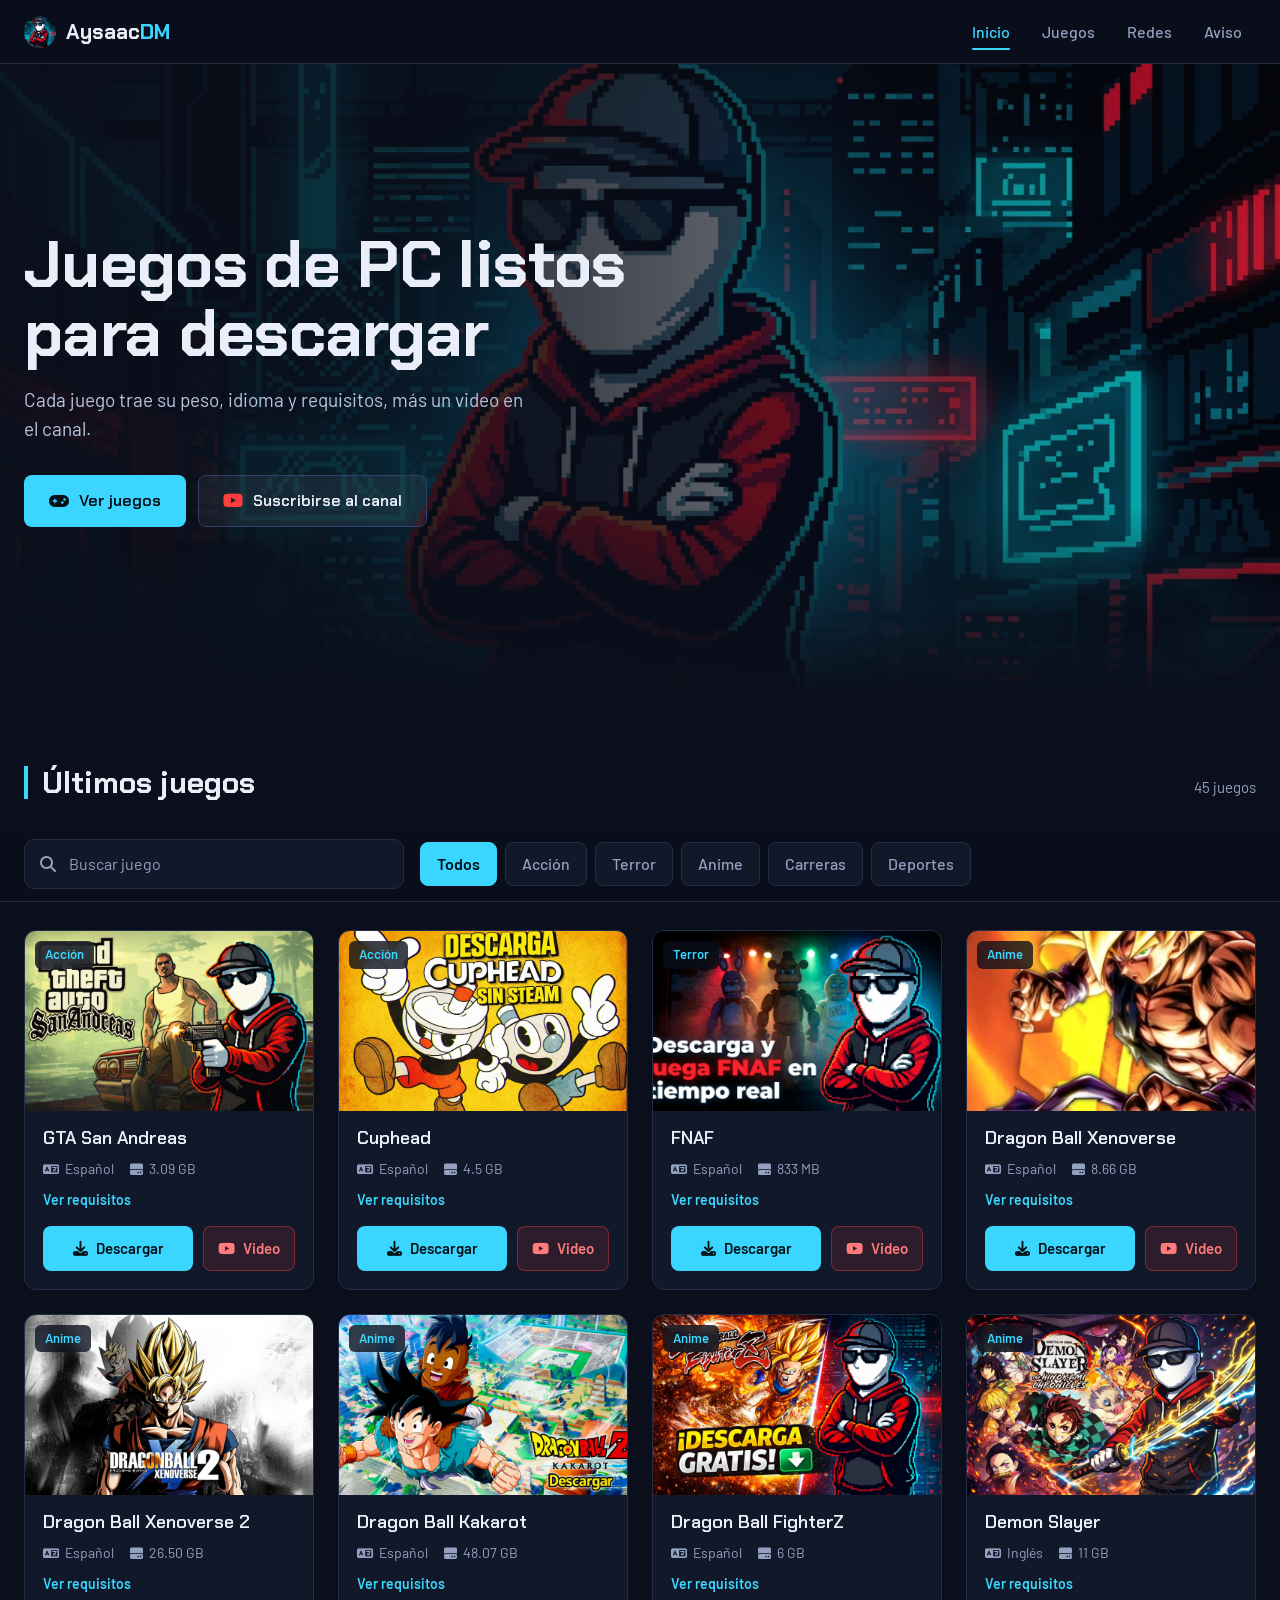
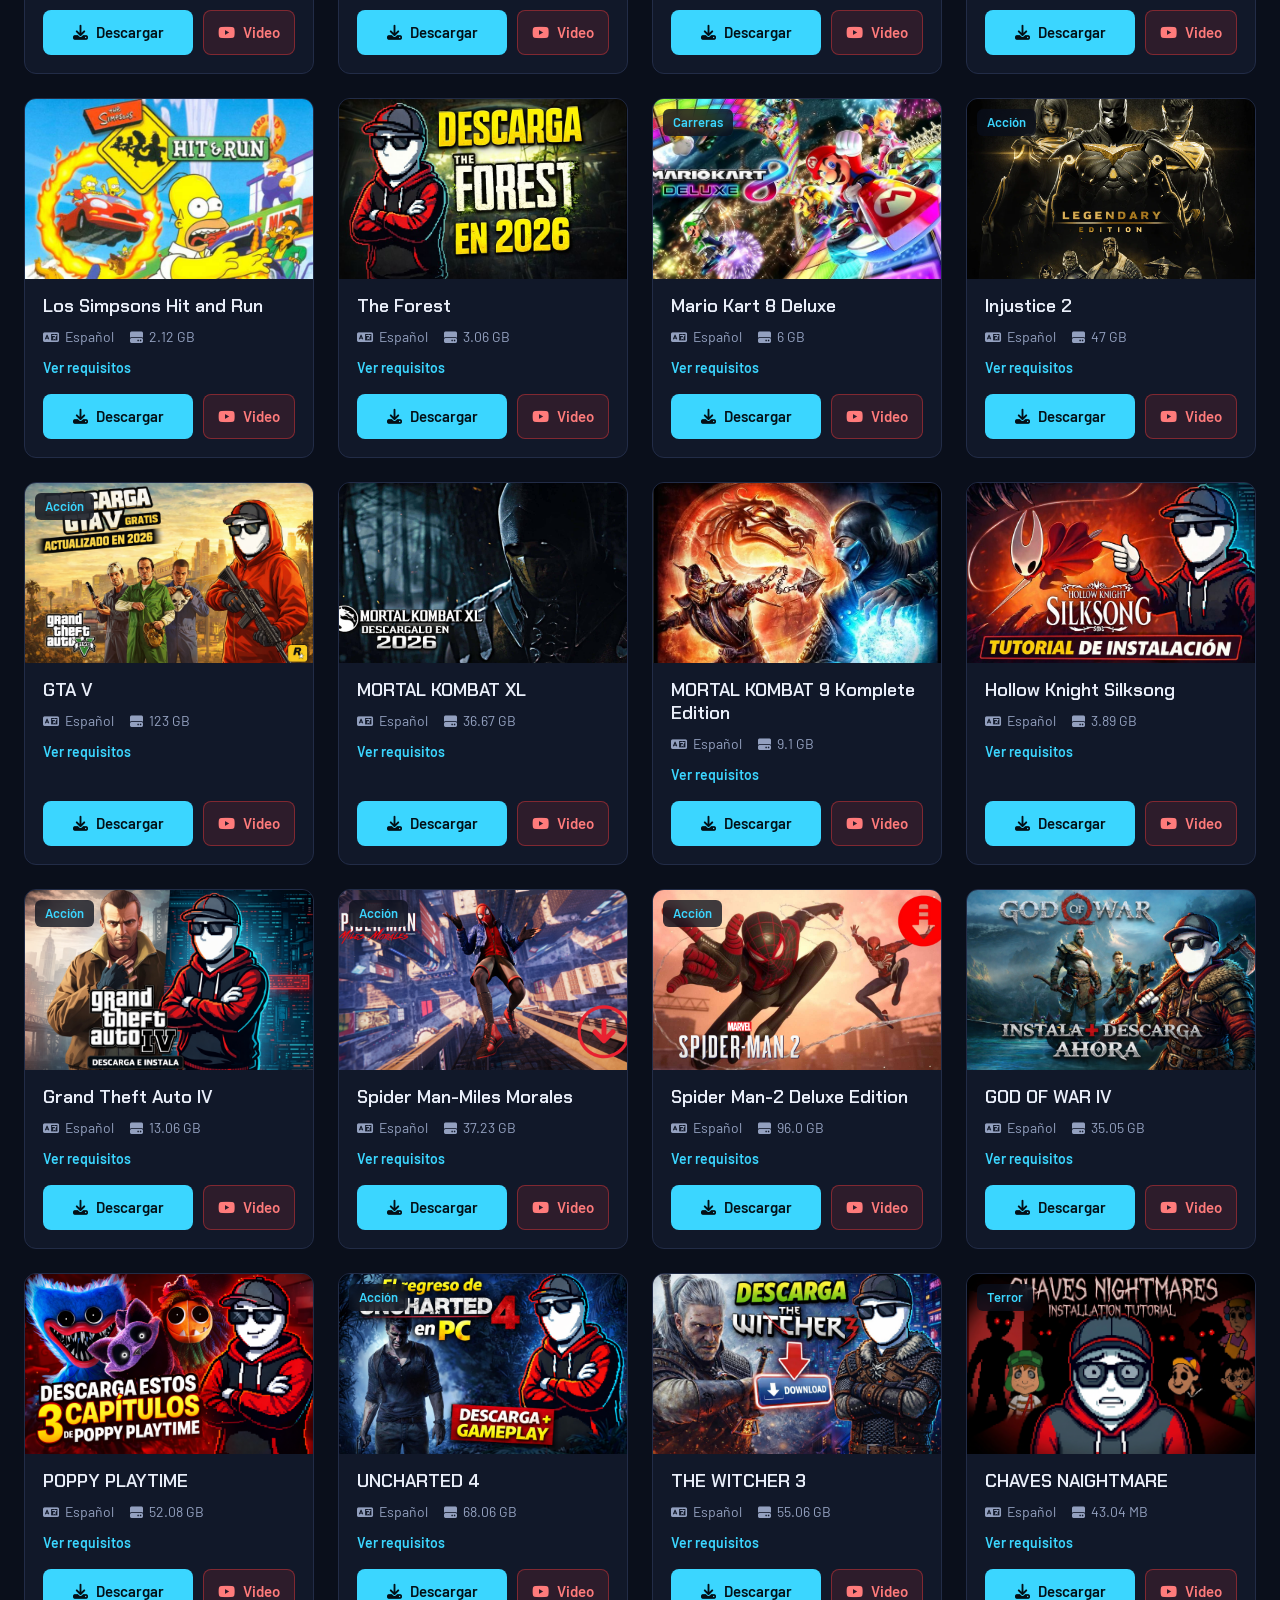
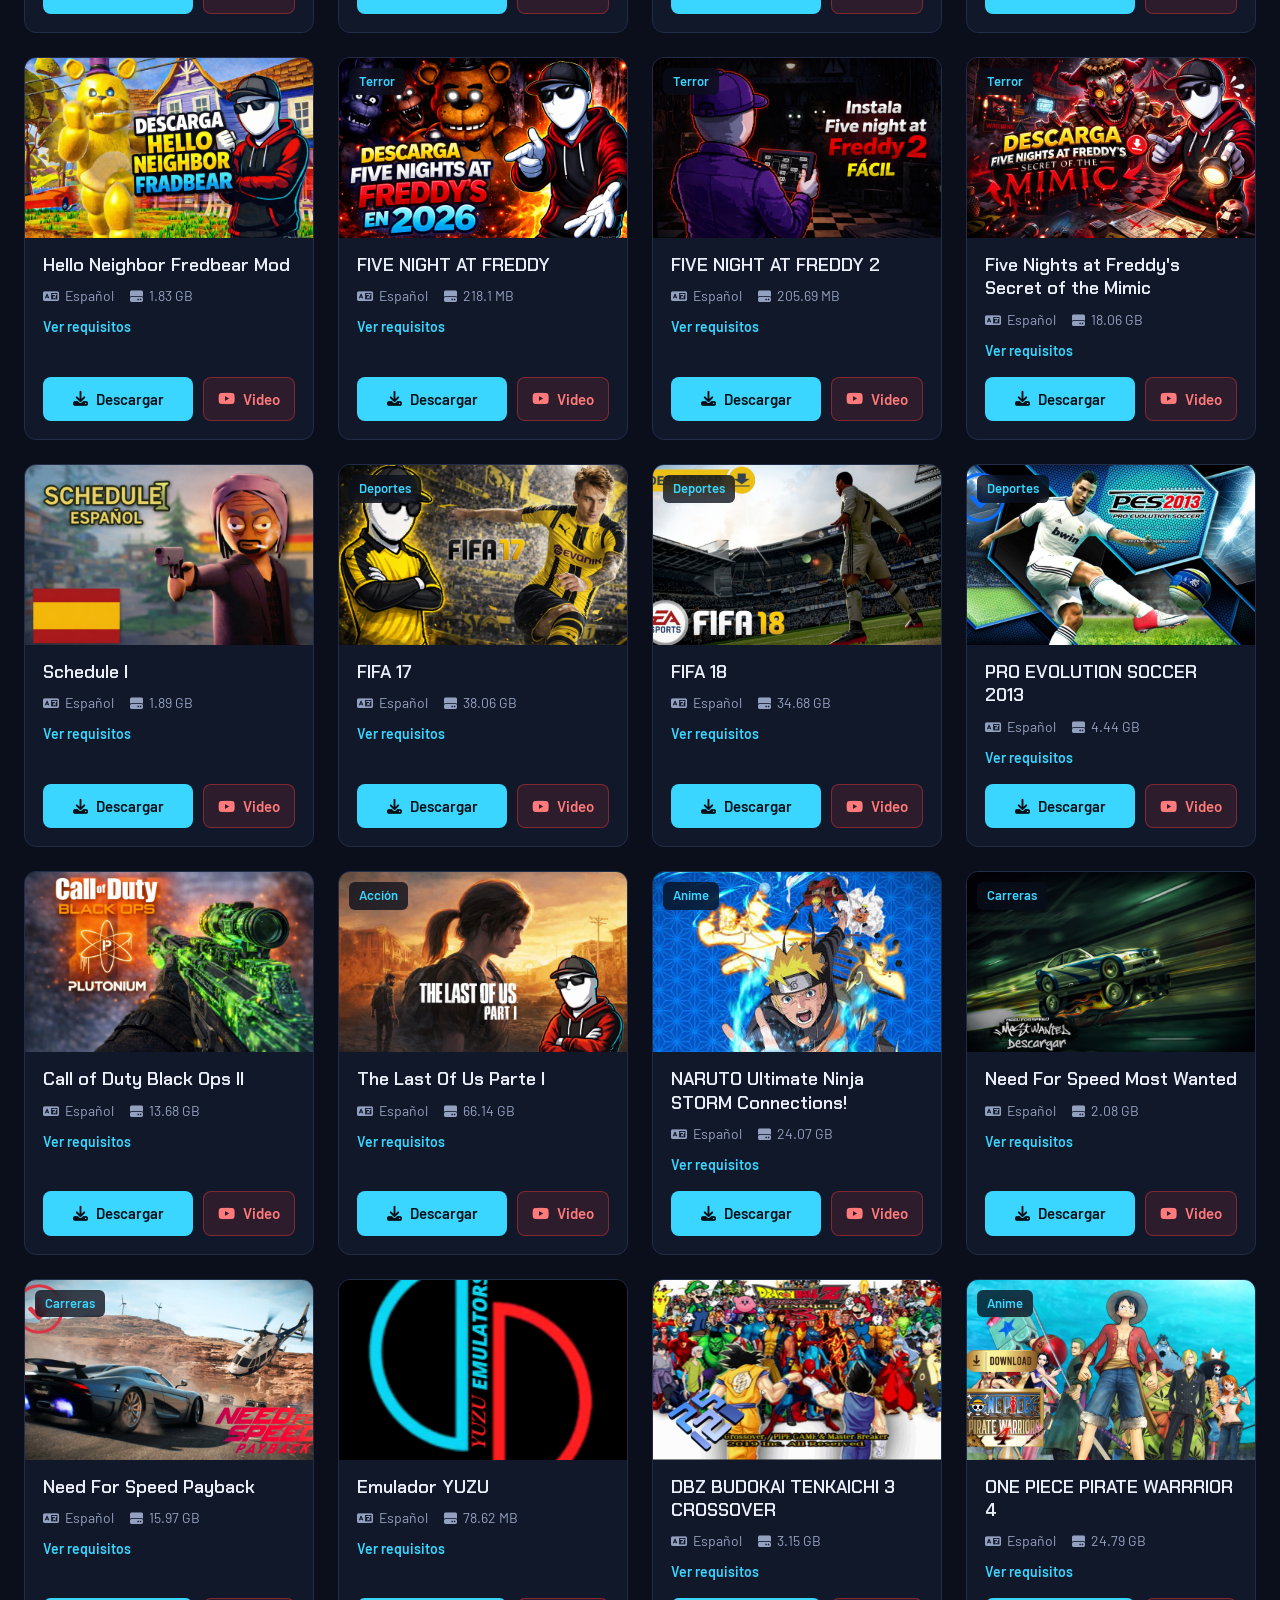
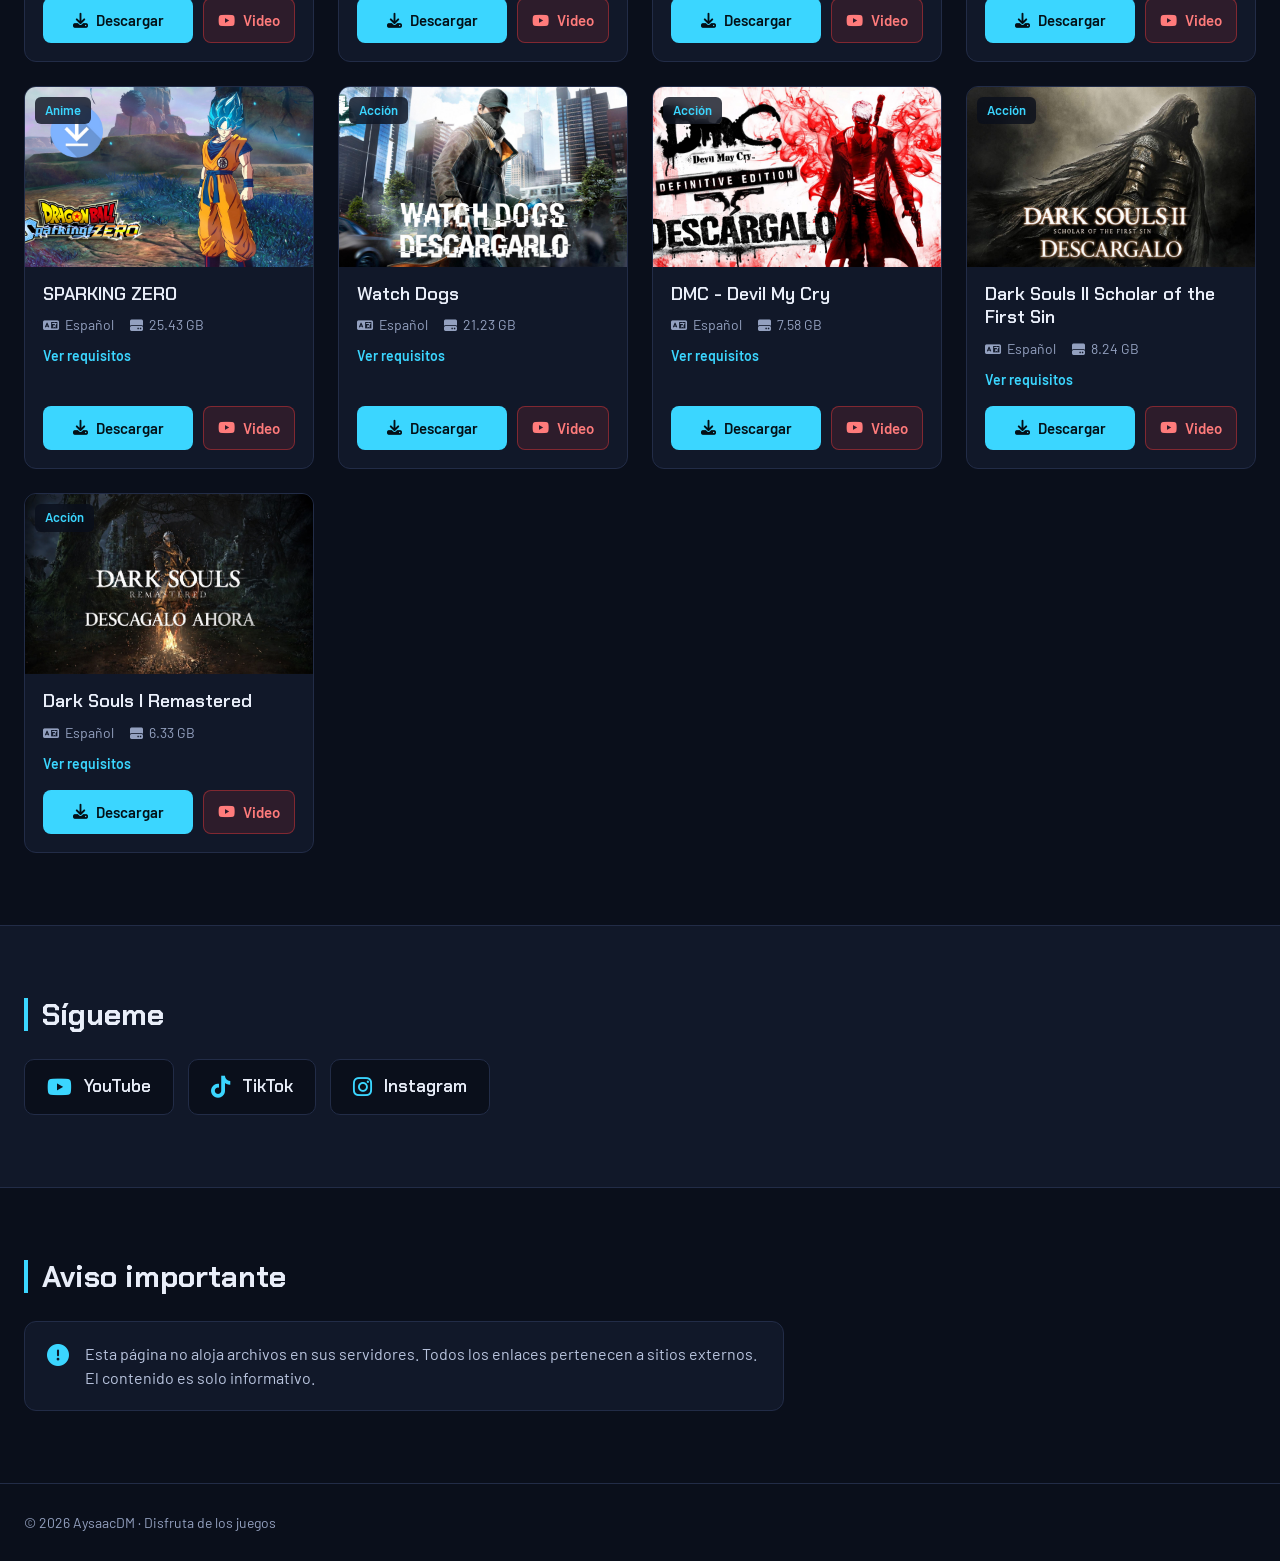
==== commit 2b4ae84d: "ss" ====
--- a/index.html
+++ b/index.html
@@ -3,12 +3,8 @@
 <head>
   <meta charset="UTF-8">
   <meta name="viewport" content="width=device-width, initial-scale=1.0">
-  <title>AysaacDM | Videojuegos, requisitos y videos</title>
-  <meta name="description" content="Videos de videojuegos de PC, requisitos del sistema y un verificador para saber si tu PC los corre. Canal de AysaacDM.">
-  <meta name="theme-color" content="#0a0f1b">
-  <meta property="og:title" content="AysaacDM | Videojuegos, requisitos y videos">
-  <meta property="og:description" content="Mira los videos del canal y revisa si tu PC puede correr cada juego.">
-  <meta property="og:type" content="website">
+  <title>Aysaac_DM | Descarga Juegos PC</title>
+  <meta name="description" content="Juegos de PC con requisitos, peso, idioma y video en el canal de AysaacDM.">
   <link rel="icon" href="images/logo.ico.png" type="image/png">
   <link rel="preconnect" href="https://fonts.googleapis.com">
   <link rel="preconnect" href="https://fonts.gstatic.com" crossorigin>
@@ -17,136 +13,967 @@
   <link rel="stylesheet" href="style.css">
 </head>
 <body>
-  <a class="skip" href="#catalogo">Saltar al catálogo</a>
+
+  <div id="loader" role="status" aria-label="Cargando">
+    <div class="loader-content">
+      <img class="loader-logo" src="images/logo.ico.png" alt="" onerror="this.style.display='none'">
+      <h2>Aysaac<span>DM</span></h2>
+      <div class="loader-bar"><div class="loader-progress"></div></div>
+      <p>No olvides suscribirte al canal</p>
+    </div>
+  </div>
 
   <header class="navbar">
     <div class="container nav-inner">
-      <a class="logo" href="#inicio" aria-label="AysaacDM, inicio">
-        <img src="images/logo.ico.png" alt="" width="34" height="34" onerror="this.style.display='none'">
+      <a class="logo" href="#inicio">
+        <img src="images/logo.ico.png" alt="" onerror="this.style.display='none'">
         <span>Aysaac<b>DM</b></span>
       </a>
       <nav aria-label="Principal">
         <a href="#inicio">Inicio</a>
-        <a href="#catalogo">Juegos</a>
-        <a href="#comunidad">Comunidad</a>
-        <a class="nav-cta" href="https://www.youtube.com/@Aysaac__DM" target="_blank" rel="noopener noreferrer"><i class="fa-brands fa-youtube"></i><span>Suscribirse</span></a>
+        <a href="#juegos">Juegos</a>
+        <a href="#redes">Redes</a>
+        <a href="#aviso">Aviso</a>
       </nav>
     </div>
   </header>
 
   <main>
     <section class="hero" id="inicio">
-      <div class="container hero-grid">
+      <div class="container">
         <div class="hero-text">
-          <p class="eyebrow"><i class="fa-solid fa-gamepad"></i> Canal de videojuegos</p>
-          <h1>Gameplays, guías y requisitos para <em>jugar mejor</em></h1>
-          <p class="lead">Mira los videos del canal y comprueba en segundos si tu PC puede correr cada juego antes de comprarlo.</p>
+          <h1>Juegos de PC listos para descargar</h1>
+          <p>Cada juego trae su peso, idioma y requisitos, más un video en el canal.</p>
           <div class="hero-actions">
-            <a class="btn btn-primary" href="#catalogo"><i class="fa-solid fa-magnifying-glass"></i>Explorar juegos</a>
-            <a class="btn btn-ghost" href="https://www.youtube.com/@Aysaac__DM" target="_blank" rel="noopener noreferrer"><i class="fa-brands fa-youtube"></i>Ver el canal</a>
-          </div>
-          <dl class="stats">
-            <div><dt>Juegos</dt><dd id="statGames">0</dd></div>
-            <div><dt>Categorías</dt><dd id="statCats">0</dd></div>
-            <div><dt>Videos</dt><dd id="statVideos">0</dd></div>
-          </dl>
-        </div>
-        <a class="featured" id="featured" href="#" target="_blank" rel="noopener noreferrer" aria-label="Ver video destacado en YouTube">
-          <img id="featuredImg" alt="" width="640" height="400">
-          <span class="play"><i class="fa-solid fa-play"></i></span>
-          <span class="featured-info"><small>Video destacado</small><strong id="featuredTitle"></strong></span>
-        </a>
+            <a class="btn btn-primary" href="#juegos"><i class="fa-solid fa-gamepad"></i>Ver juegos</a>
+            <a class="btn btn-ghost" href="https://www.youtube.com/@Aysaac__DM" target="_blank" rel="noopener noreferrer"><i class="fa-brands fa-youtube"></i>Suscribirse al canal</a>
+          </div>
+        </div>
       </div>
     </section>
 
-    <section class="section" id="catalogo">
+    <section class="section" id="juegos">
       <div class="container">
         <div class="section-head">
-          <div>
-            <h2>Catálogo de juegos</h2>
-            <p class="sub">Toca un juego para ver sus requisitos, el video y dónde comprarlo.</p>
-          </div>
+          <h2>Últimos juegos</h2>
           <p id="resultCount" aria-live="polite"></p>
         </div>
 
         <div class="toolbar">
           <div class="search">
-            <i class="fa-solid fa-magnifying-glass" aria-hidden="true"></i>
-            <input type="search" id="searchInput" placeholder="Buscar juego…" aria-label="Buscar juego" autocomplete="off">
-          </div>
-          <label class="select">
-            <span><i class="fa-solid fa-memory"></i> Mi RAM</span>
-            <select id="ramSelect" aria-label="Verificar según mi memoria RAM">
-              <option value="0">Cualquiera</option>
-              <option value="2">2 GB</option>
-              <option value="4">4 GB</option>
-              <option value="8">8 GB</option>
-              <option value="16">16 GB</option>
-              <option value="32">32 GB o más</option>
-            </select>
-          </label>
-          <label class="select">
-            <span><i class="fa-solid fa-arrow-down-wide-short"></i> Orden</span>
-            <select id="sortSelect" aria-label="Ordenar juegos">
-              <option value="default">Más recientes</option>
-              <option value="az">A – Z</option>
-              <option value="ram">Menos exigentes</option>
-              <option value="disk">Menor espacio</option>
-            </select>
-          </label>
-        </div>
-        <div class="categories" id="categories" role="group" aria-label="Filtrar por categoría"></div>
-        <p class="ram-note" id="ramNote" hidden></p>
-
-        <div class="games-grid" id="gamesGrid"></div>
+            <i class="fa-solid fa-magnifying-glass"></i>
+            <input type="search" id="searchInput" placeholder="Buscar juego" aria-label="Buscar juego" autocomplete="off">
+          </div>
+          <div class="categories" role="group" aria-label="Filtrar por categoría">
+            <button class="cat-btn active" type="button" data-category="all">Todos</button><button class="cat-btn" type="button" data-category="accion">Acción</button><button class="cat-btn" type="button" data-category="terror">Terror</button><button class="cat-btn" type="button" data-category="anime">Anime</button><button class="cat-btn" type="button" data-category="carreras">Carreras</button><button class="cat-btn" type="button" data-category="deportes">Deportes</button>
+          </div>
+        </div>
+
+        <div class="games-grid" id="gamesGrid">
+      <article class="game-card" data-category="accion">
+        <button class="thumb" type="button" aria-label="Ver detalles de GTA San Andreas">
+          <img src="images/gallery/Juegos/GTA SANDRI.jpeg" alt="Portada de GTA San Andreas" loading="lazy">
+          <span class="tag">Acción</span>
+          <span class="thumb-hint"><i class="fa-solid fa-expand"></i>Ver detalles</span>
+        </button>
+        <div class="req" hidden><ul><li><strong>SO:</strong> Windows 2000 / XP</li><li><strong>CPU:</strong> Pentium 4 o Athlon XP</li><li><strong>GPU:</strong> 128 MB (GeForce 6 recomendado)</li><li><strong>RAM:</strong> 384 MB</li><li><strong>Almacenamiento:</strong> 4.7 GB</li><li><strong>Audio:</strong> DirectX 9 (Sound Blaster Audigy 2 recomendado)</li></ul></div>
+        <div class="info">
+          <h3>GTA San Andreas</h3>
+          <p class="meta"><span><i class="fa-solid fa-language"></i>Español</span><span><i class="fa-solid fa-hard-drive"></i>3.09 GB</span></p>
+          <button class="more" type="button">Ver requisitos</button>
+          <div class="actions">
+            <a class="btn-dl" href="https://www.mediafire.com/file/rllju7hpliow1r2/GTA+SAN+ANDREAS.rar/file" target="_blank" rel="noopener noreferrer"><i class="fa-solid fa-download"></i>Descargar</a>
+            <a class="btn-yt" href="https://www.youtube.com/watch?v=k7CGiXMUijY" target="_blank" rel="noopener noreferrer"><i class="fa-brands fa-youtube"></i>Video</a>
+          </div>
+        </div>
+      </article>
+      <article class="game-card" data-category="accion">
+        <button class="thumb" type="button" aria-label="Ver detalles de Cuphead">
+          <img src="images/gallery/Juegos/cup.png" alt="Portada de Cuphead" loading="lazy">
+          <span class="tag">Acción</span>
+          <span class="thumb-hint"><i class="fa-solid fa-expand"></i>Ver detalles</span>
+        </button>
+        <div class="req" hidden><ul><li><strong>SO:</strong> Windows 7 / 8 / 10</li><li><strong>CPU:</strong> i3 2100 / Athlon II X4 640</li><li><strong>RAM:</strong> 4 GB</li><li><strong>GPU:</strong> GT 240 1GB / Radeon 5570 1GB</li><li><strong>DirectX:</strong> 9.0</li><li><strong>Almacenamiento:</strong> 15 GB</li></ul></div>
+        <div class="info">
+          <h3>Cuphead</h3>
+          <p class="meta"><span><i class="fa-solid fa-language"></i>Español</span><span><i class="fa-solid fa-hard-drive"></i>4.5 GB</span></p>
+          <button class="more" type="button">Ver requisitos</button>
+          <div class="actions">
+            <a class="btn-dl" href="https://www.mediafire.com/file/mxf8cq0v25fnnbp/Cuphead-Kira-gtaall.rar/file" target="_blank" rel="noopener noreferrer"><i class="fa-solid fa-download"></i>Descargar</a>
+            <a class="btn-yt" href="https://youtu.be/Y2ePEMEddlQ?si=c9VdVTzlNTROynIb" target="_blank" rel="noopener noreferrer"><i class="fa-brands fa-youtube"></i>Video</a>
+          </div>
+        </div>
+      </article>
+      <article class="game-card" data-category="terror">
+        <button class="thumb" type="button" aria-label="Ver detalles de FNAF">
+          <img src="images/gallery/Juegos/fnaf.png" alt="Portada de FNAF" loading="lazy">
+          <span class="tag">Terror</span>
+          <span class="thumb-hint"><i class="fa-solid fa-expand"></i>Ver detalles</span>
+        </button>
+        <div class="req" hidden><ul><li><strong>SO:</strong> Windows XP / Vista / 7</li><li><strong>CPU:</strong> Pentium 4 2 GHz o equivalente</li><li><strong>GPU:</strong> 1 GB</li><li><strong>DirectX:</strong> 9.0</li><li><strong>Almacenamiento:</strong> 250 MB</li></ul></div>
+        <div class="info">
+          <h3>FNAF</h3>
+          <p class="meta"><span><i class="fa-solid fa-language"></i>Español</span><span><i class="fa-solid fa-hard-drive"></i>833 MB</span></p>
+          <button class="more" type="button">Ver requisitos</button>
+          <div class="actions">
+            <a class="btn-dl" href="https://www.mediafire.com/file/dpvyp57zwkxah10/FNAF_REAL_TIME.rar/file/" target="_blank" rel="noopener noreferrer"><i class="fa-solid fa-download"></i>Descargar</a>
+            <a class="btn-yt" href="https://youtu.be/ZVN8zI2u3Ow?si=3Av5zK5i4zygZqQC" target="_blank" rel="noopener noreferrer"><i class="fa-brands fa-youtube"></i>Video</a>
+          </div>
+        </div>
+      </article>
+      <article class="game-card" data-category="anime">
+        <button class="thumb" type="button" aria-label="Ver detalles de Dragon Ball Xenoverse">
+          <img src="images/gallery/Juegos/XENOVERSEEE1.jpg" alt="Portada de Dragon Ball Xenoverse" loading="lazy">
+          <span class="tag">Anime</span>
+          <span class="thumb-hint"><i class="fa-solid fa-expand"></i>Ver detalles</span>
+        </button>
+        <div class="req" hidden><ul><li><strong>SO:</strong> Windows Vista / 7 (64-bit)</li><li><strong>CPU:</strong> Core 2 Duo 2.4 GHz / Athlon X2 5200+</li><li><strong>GPU:</strong> GeForce 8800 / Radeon HD 3870 (512 MB)</li><li><strong>RAM:</strong> 2 GB</li><li><strong>DirectX:</strong> 9.0c</li><li><strong>Almacenamiento:</strong> 10 GB</li></ul></div>
+        <div class="info">
+          <h3>Dragon Ball Xenoverse</h3>
+          <p class="meta"><span><i class="fa-solid fa-language"></i>Español</span><span><i class="fa-solid fa-hard-drive"></i>8.66 GB</span></p>
+          <button class="more" type="button">Ver requisitos</button>
+          <div class="actions">
+            <a class="btn-dl" href="https://1shared.link/d/6tYD4kFzE_CR" target="_blank" rel="noopener noreferrer"><i class="fa-solid fa-download"></i>Descargar</a>
+            <a class="btn-yt" href="https://www.youtube.com/watch?v=-KepyLrRb-I" target="_blank" rel="noopener noreferrer"><i class="fa-brands fa-youtube"></i>Video</a>
+          </div>
+        </div>
+      </article>
+      <article class="game-card" data-category="anime">
+        <button class="thumb" type="button" aria-label="Ver detalles de Dragon Ball Xenoverse 2">
+          <img src="images/gallery/Juegos/xenoversee2.jpg" alt="Portada de Dragon Ball Xenoverse 2" loading="lazy">
+          <span class="tag">Anime</span>
+          <span class="thumb-hint"><i class="fa-solid fa-expand"></i>Ver detalles</span>
+        </button>
+        <div class="req" hidden><ul><li><strong>SO:</strong> Windows 10 / 11 (64-bit)</li><li><strong>CPU:</strong> Intel Core i5-4460 / AMD Ryzen 3 1200 o superior</li><li><strong>GPU:</strong> NVIDIA GeForce GTX 750 Ti / AMD Radeon HD 7850 o superior</li><li><strong>RAM:</strong> 8 GB</li><li><strong>DirectX:</strong> 11</li><li><strong>Almacenamiento:</strong> 17 GB o más</li></ul></div>
+        <div class="info">
+          <h3>Dragon Ball Xenoverse 2</h3>
+          <p class="meta"><span><i class="fa-solid fa-language"></i>Español</span><span><i class="fa-solid fa-hard-drive"></i>26.50 GB</span></p>
+          <button class="more" type="button">Ver requisitos</button>
+          <div class="actions">
+            <a class="btn-dl" href="https://1shared.link/d/_0Cbdvd2vwU0" target="_blank" rel="noopener noreferrer"><i class="fa-solid fa-download"></i>Descargar</a>
+            <a class="btn-yt" href="https://www.youtube.com/watch?v=_yi1lsTfALY" target="_blank" rel="noopener noreferrer"><i class="fa-brands fa-youtube"></i>Video</a>
+          </div>
+        </div>
+      </article>
+      <article class="game-card" data-category="anime">
+        <button class="thumb" type="button" aria-label="Ver detalles de Dragon Ball Kakarot">
+          <img src="images/gallery/Juegos/Kakarot.png" alt="Portada de Dragon Ball Kakarot" loading="lazy">
+          <span class="tag">Anime</span>
+          <span class="thumb-hint"><i class="fa-solid fa-expand"></i>Ver detalles</span>
+        </button>
+        <div class="req" hidden><ul><li><strong>SO:</strong> Windows 10 64-bit</li><li><strong>CPU:</strong> Intel Core i5-2400 / AMD Phenom II X6 1100T</li><li><strong>GPU:</strong> GTX 750 Ti / Radeon HD 7950</li><li><strong>RAM:</strong> 8 GB</li><li><strong>Almacenamiento:</strong> 40 GB disponibles</li><li><strong>DirectX:</strong> Versión 11</li></ul></div>
+        <div class="info">
+          <h3>Dragon Ball Kakarot</h3>
+          <p class="meta"><span><i class="fa-solid fa-language"></i>Español</span><span><i class="fa-solid fa-hard-drive"></i>48.07 GB</span></p>
+          <button class="more" type="button">Ver requisitos</button>
+          <div class="actions">
+            <a class="btn-dl" href="https://1shared.link/d/tyL8OWLxM-ZJ" target="_blank" rel="noopener noreferrer"><i class="fa-solid fa-download"></i>Descargar</a>
+            <a class="btn-yt" href="https://youtu.be/2BkRnjzjzXs?si=EoT9rq_goZgwVsqI" target="_blank" rel="noopener noreferrer"><i class="fa-brands fa-youtube"></i>Video</a>
+          </div>
+        </div>
+      </article>
+      <article class="game-card" data-category="anime">
+        <button class="thumb" type="button" aria-label="Ver detalles de Dragon Ball FighterZ">
+          <img src="images/gallery/Juegos/fght.png" alt="Portada de Dragon Ball FighterZ" loading="lazy">
+          <span class="tag">Anime</span>
+          <span class="thumb-hint"><i class="fa-solid fa-expand"></i>Ver detalles</span>
+        </button>
+        <div class="req" hidden><ul><li><strong>SO:</strong> Windows 10+</li><li><strong>CPU:</strong> Intel Core i5-3470 / AMD Ryzen 3 1200</li><li><strong>GPU:</strong> NVIDIA GeForce GT 640 (2 GB) / AMD Radeon HD 7950 (3 GB)</li><li><strong>RAM:</strong> 6 GB</li><li><strong>DirectX:</strong> 11</li><li><strong>Almacenamiento:</strong> 30 GB</li></ul></div>
+        <div class="info">
+          <h3>Dragon Ball FighterZ</h3>
+          <p class="meta"><span><i class="fa-solid fa-language"></i>Español</span><span><i class="fa-solid fa-hard-drive"></i>6 GB</span></p>
+          <button class="more" type="button">Ver requisitos</button>
+          <div class="actions">
+            <a class="btn-dl" href="https://1shared.link/d/jisxzUT22POE" target="_blank" rel="noopener noreferrer"><i class="fa-solid fa-download"></i>Descargar</a>
+            <a class="btn-yt" href="https://youtu.be/g8d5e7popHY" target="_blank" rel="noopener noreferrer"><i class="fa-brands fa-youtube"></i>Video</a>
+          </div>
+        </div>
+      </article>
+      <article class="game-card" data-category="anime">
+        <button class="thumb" type="button" aria-label="Ver detalles de Demon Slayer">
+          <img src="images/gallery/Juegos/Demo.png" alt="Portada de Demon Slayer" loading="lazy">
+          <span class="tag">Anime</span>
+          <span class="thumb-hint"><i class="fa-solid fa-expand"></i>Ver detalles</span>
+        </button>
+        <div class="req" hidden><ul><li><strong>SO:</strong> Windows 10+</li><li><strong>CPU:</strong> Intel Core i5-3470 / AMD Ryzen 3 1200</li><li><strong>GPU:</strong> NVIDIA GeForce GT 640 (2 GB) / AMD Radeon HD 7950 (3 GB)</li><li><strong>RAM:</strong> 6 GB</li><li><strong>DirectX:</strong> 11</li><li><strong>Almacenamiento:</strong> 30 GB</li></ul></div>
+        <div class="info">
+          <h3>Demon Slayer</h3>
+          <p class="meta"><span><i class="fa-solid fa-language"></i>Inglés</span><span><i class="fa-solid fa-hard-drive"></i>11 GB</span></p>
+          <button class="more" type="button">Ver requisitos</button>
+          <div class="actions">
+            <a class="btn-dl" href="https://www.mediafire.com/file/lxok8yq92onoi8n/DEMON_SLAYER.torrent/file" target="_blank" rel="noopener noreferrer"><i class="fa-solid fa-download"></i>Descargar</a>
+            <a class="btn-yt" href="https://youtu.be/LftC0isSQis?si=gJVhBDRYR3LcnYRV" target="_blank" rel="noopener noreferrer"><i class="fa-brands fa-youtube"></i>Video</a>
+          </div>
+        </div>
+      </article>
+      <article class="game-card">
+        <button class="thumb" type="button" aria-label="Ver detalles de Los Simpsons Hit and Run">
+          <img src="images/gallery/Juegos/simp.jpg" alt="Portada de Los Simpsons Hit and Run" loading="lazy">
+          
+          <span class="thumb-hint"><i class="fa-solid fa-expand"></i>Ver detalles</span>
+        </button>
+        <div class="req" hidden><ul><li><strong>SO:</strong> Microsoft Windows 98 / ME / 2000 / XP</li><li><strong>CPU:</strong> Pentium III 1 GHz o equivalente</li><li><strong>GPU:</strong> Tarjeta 3D compatible con DirectX (64 MB VRAM, T&L)</li><li><strong>RAM:</strong> 256 MB</li><li><strong>DirectX:</strong> 8.1 o superior</li><li><strong>Audio:</strong> Tarjeta de sonido compatible con DirectX</li><li><strong>Almacenamiento:</strong> 2.2 GB</li><li><strong>Unidad:</strong> Lector CD-ROM 4X</li></ul></div>
+        <div class="info">
+          <h3>Los Simpsons Hit and Run</h3>
+          <p class="meta"><span><i class="fa-solid fa-language"></i>Español</span><span><i class="fa-solid fa-hard-drive"></i>2.12 GB</span></p>
+          <button class="more" type="button">Ver requisitos</button>
+          <div class="actions">
+            <a class="btn-dl" href="https://www.mediafire.com/file/si2wusjzrmrt692/Los_Simpsons_Hit_and_Run_-_AysaacDM.rar/file" target="_blank" rel="noopener noreferrer"><i class="fa-solid fa-download"></i>Descargar</a>
+            <a class="btn-yt" href="https://youtu.be/eVb5gvxaLbs?si=lA5Psq-jN1lP8d5y" target="_blank" rel="noopener noreferrer"><i class="fa-brands fa-youtube"></i>Video</a>
+          </div>
+        </div>
+      </article>
+      <article class="game-card">
+        <button class="thumb" type="button" aria-label="Ver detalles de The Forest">
+          <img src="images/gallery/Juegos/thefore.png" alt="Portada de The Forest" loading="lazy">
+          
+          <span class="thumb-hint"><i class="fa-solid fa-expand"></i>Ver detalles</span>
+        </button>
+        <div class="req" hidden><ul><li><strong>SO:</strong> Windows 7</li><li><strong>CPU:</strong> Procesador Quad Core</li><li><strong>GPU:</strong> NVIDIA GeForce GTX 560</li><li><strong>RAM:</strong> 4 GB</li><li><strong>DirectX:</strong> 9.0</li><li><strong>Almacenamiento:</strong> 5 GB</li><li><strong>Audio:</strong> Tarjeta de sonido compatible con DirectX</li></ul></div>
+        <div class="info">
+          <h3>The Forest</h3>
+          <p class="meta"><span><i class="fa-solid fa-language"></i>Español</span><span><i class="fa-solid fa-hard-drive"></i>3.06 GB</span></p>
+          <button class="more" type="button">Ver requisitos</button>
+          <div class="actions">
+            <a class="btn-dl" href="https://www.mediafire.com/file/hulooi8ygowvgsw/The-Forest.rar/file" target="_blank" rel="noopener noreferrer"><i class="fa-solid fa-download"></i>Descargar</a>
+            <a class="btn-yt" href="https://youtu.be/zpbExv3RAlw?si=oVa7ggSahKhgmR7b" target="_blank" rel="noopener noreferrer"><i class="fa-brands fa-youtube"></i>Video</a>
+          </div>
+        </div>
+      </article>
+      <article class="game-card" data-category="carreras">
+        <button class="thumb" type="button" aria-label="Ver detalles de Mario Kart 8 Deluxe">
+          <img src="images/gallery/Juegos/Mario.jpg" alt="Portada de Mario Kart 8 Deluxe" loading="lazy">
+          <span class="tag">Carreras</span>
+          <span class="thumb-hint"><i class="fa-solid fa-expand"></i>Ver detalles</span>
+        </button>
+        <div class="req" hidden><ul><li><strong>SO:</strong> Windows 10 / 11</li><li><strong>CPU:</strong> Intel Core i5/i7 (8ª gen+) / Ryzen 5/7</li><li><strong>GPU:</strong> NVIDIA GTX 1060 / AMD RX 580 o superior</li><li><strong>RAM:</strong> 16 GB</li><li><strong>Almacenamiento:</strong> SSD requerido</li></ul></div>
+        <div class="info">
+          <h3>Mario Kart 8 Deluxe</h3>
+          <p class="meta"><span><i class="fa-solid fa-language"></i>Español</span><span><i class="fa-solid fa-hard-drive"></i>6 GB</span></p>
+          <button class="more" type="button">Ver requisitos</button>
+          <div class="actions">
+            <a class="btn-dl" href="https://switchrom.net/mario-kart-8-deluxe-nsp-xci-rom-96/" target="_blank" rel="noopener noreferrer"><i class="fa-solid fa-download"></i>Descargar</a>
+            <a class="btn-yt" href="https://youtu.be/JfQ8RovLNww?si=bmj4bAqeI0I1jKa8" target="_blank" rel="noopener noreferrer"><i class="fa-brands fa-youtube"></i>Video</a>
+          </div>
+        </div>
+      </article>
+      <article class="game-card" data-category="accion">
+        <button class="thumb" type="button" aria-label="Ver detalles de Injustice 2">
+          <img src="images/gallery/Juegos/Injus.webp" alt="Portada de Injustice 2" loading="lazy">
+          <span class="tag">Acción</span>
+          <span class="thumb-hint"><i class="fa-solid fa-expand"></i>Ver detalles</span>
+        </button>
+        <div class="req" hidden><ul><li><strong>SO:</strong> Windows 7 / 10 (64-bit)</li><li><strong>CPU:</strong> Intel Core i3-2100 / AMD FX-6300 / Ryzen 5 1400</li><li><strong>GPU:</strong> GTX 780 / GTX 1060 6GB / Radeon R9 290 / RX 570</li><li><strong>RAM:</strong> 8 GB</li><li><strong>DirectX:</strong> 11</li><li><strong>Almacenamiento:</strong> 60 GB</li><li><strong>Internet:</strong> Conexión de banda ancha</li></ul></div>
+        <div class="info">
+          <h3>Injustice 2</h3>
+          <p class="meta"><span><i class="fa-solid fa-language"></i>Español</span><span><i class="fa-solid fa-hard-drive"></i>47 GB</span></p>
+          <button class="more" type="button">Ver requisitos</button>
+          <div class="actions">
+            <a class="btn-dl" href="https://datanodes.to/gv3i48mowbk0/Injustice-2.zip" target="_blank" rel="noopener noreferrer"><i class="fa-solid fa-download"></i>Descargar</a>
+            <a class="btn-yt" href="https://youtu.be/ZrdoLpiKttA?si=eS-G5pEdL9qdeAW8" target="_blank" rel="noopener noreferrer"><i class="fa-brands fa-youtube"></i>Video</a>
+          </div>
+        </div>
+      </article>
+      <article class="game-card" data-category="accion">
+        <button class="thumb" type="button" aria-label="Ver detalles de GTA V">
+          <img src="images/gallery/Juegos/GTA V.png" alt="Portada de GTA V" loading="lazy">
+          <span class="tag">Acción</span>
+          <span class="thumb-hint"><i class="fa-solid fa-expand"></i>Ver detalles</span>
+        </button>
+        <div class="req" hidden><ul><li><strong>SO:</strong> Windows 7 / 8 / 10 (64-bit)</li><li><strong>CPU:</strong> Intel Core 2 Quad Q6600 / AMD Phenom 9850</li><li><strong>GPU:</strong> NVIDIA 9800 GT / AMD HD 4870 (1 GB)</li><li><strong>RAM:</strong> 4 GB</li><li><strong>DirectX:</strong> 10</li><li><strong>Almacenamiento:</strong> 72 GB</li></ul></div>
+        <div class="info">
+          <h3>GTA V</h3>
+          <p class="meta"><span><i class="fa-solid fa-language"></i>Español</span><span><i class="fa-solid fa-hard-drive"></i>123 GB</span></p>
+          <button class="more" type="button">Ver requisitos</button>
+          <div class="actions">
+            <a class="btn-dl" href="https://gofile.io/d/Ou8TXe" target="_blank" rel="noopener noreferrer"><i class="fa-solid fa-download"></i>Descargar</a>
+            <a class="btn-yt" href="https://youtu.be/x8QksO8FFbA?si=K8o90Puqe4bAYfMU" target="_blank" rel="noopener noreferrer"><i class="fa-brands fa-youtube"></i>Video</a>
+          </div>
+        </div>
+      </article>
+      <article class="game-card">
+        <button class="thumb" type="button" aria-label="Ver detalles de MORTAL KOMBAT XL">
+          <img src="images/gallery/Juegos/MK XL.jpg" alt="Portada de MORTAL KOMBAT XL" loading="lazy">
+          
+          <span class="thumb-hint"><i class="fa-solid fa-expand"></i>Ver detalles</span>
+        </button>
+        <div class="req" hidden><ul><li><strong>SO:</strong> Windows 7 / 8 (64-bit)</li><li><strong>CPU:</strong> Intel Core i7-3770 / AMD FX-8350</li><li><strong>GPU:</strong> NVIDIA GTX 660 / AMD Radeon HD 7950</li><li><strong>RAM:</strong> 8 GB</li><li><strong>DirectX:</strong> 11</li><li><strong>Almacenamiento:</strong> 40 GB</li><li><strong>Internet:</strong> Conexión de banda ancha</li></ul></div>
+        <div class="info">
+          <h3>MORTAL KOMBAT XL</h3>
+          <p class="meta"><span><i class="fa-solid fa-language"></i>Español</span><span><i class="fa-solid fa-hard-drive"></i>36.67 GB</span></p>
+          <button class="more" type="button">Ver requisitos</button>
+          <div class="actions">
+            <a class="btn-dl" href="https://www.mediafire.com/file/e4iuf472avoes6b/MKXL.rar/file" target="_blank" rel="noopener noreferrer"><i class="fa-solid fa-download"></i>Descargar</a>
+            <a class="btn-yt" href="https://www.youtube.com/watch?v=lbAFfzWpcL4" target="_blank" rel="noopener noreferrer"><i class="fa-brands fa-youtube"></i>Video</a>
+          </div>
+        </div>
+      </article>
+      <article class="game-card">
+        <button class="thumb" type="button" aria-label="Ver detalles de MORTAL KOMBAT 9 Komplete Edition">
+          <img src="images/gallery/Juegos/MK9.webp" alt="Portada de MORTAL KOMBAT 9 Komplete Edition" loading="lazy">
+          
+          <span class="thumb-hint"><i class="fa-solid fa-expand"></i>Ver detalles</span>
+        </button>
+        <div class="req" hidden><ul><li><strong>SO:</strong> Windows 7 / Windows 8 (64-bit)</li><li><strong>CPU:</strong> Intel Core i5-750 / AMD Phenom II X4 965</li><li><strong>GPU:</strong> NVIDIA GeForce GTX 560 / AMD Radeon HD 6950</li><li><strong>RAM:</strong> 4 GB</li><li><strong>DirectX:</strong> 11</li><li><strong>Almacenamiento:</strong> 10 GB</li><li><strong>Internet:</strong> Conexión de banda ancha para multijugador</li></ul></div>
+        <div class="info">
+          <h3>MORTAL KOMBAT 9 Komplete Edition</h3>
+          <p class="meta"><span><i class="fa-solid fa-language"></i>Español</span><span><i class="fa-solid fa-hard-drive"></i>9.1 GB</span></p>
+          <button class="more" type="button">Ver requisitos</button>
+          <div class="actions">
+            <a class="btn-dl" href="https://gofile.io/d/JQNj1j" target="_blank" rel="noopener noreferrer"><i class="fa-solid fa-download"></i>Descargar</a>
+            <a class="btn-yt" href="https://www.youtube.com/watch?v=AWJG5EyeAgQ" target="_blank" rel="noopener noreferrer"><i class="fa-brands fa-youtube"></i>Video</a>
+          </div>
+        </div>
+      </article>
+      <article class="game-card">
+        <button class="thumb" type="button" aria-label="Ver detalles de Hollow Knight Silksong">
+          <img src="images/gallery/Juegos/Hollow.png" alt="Portada de Hollow Knight Silksong" loading="lazy">
+          
+          <span class="thumb-hint"><i class="fa-solid fa-expand"></i>Ver detalles</span>
+        </button>
+        <div class="req" hidden><ul><li><strong>SO:</strong> Windows 10 (64-bit, versión 21H1 o superior)</li><li><strong>CPU:</strong> Intel Core i5-3470</li><li><strong>GPU:</strong> NVIDIA GTX 1050 (2 GB) / AMD Radeon R9 380 (2 GB)</li><li><strong>RAM:</strong> 8 GB</li><li><strong>DirectX:</strong> 10</li><li><strong>Almacenamiento:</strong> 8 GB</li></ul></div>
+        <div class="info">
+          <h3>Hollow Knight Silksong</h3>
+          <p class="meta"><span><i class="fa-solid fa-language"></i>Español</span><span><i class="fa-solid fa-hard-drive"></i>3.89 GB</span></p>
+          <button class="more" type="button">Ver requisitos</button>
+          <div class="actions">
+            <a class="btn-dl" href="https://www.mediafire.com/file/uq3wbmh0yfks621/Hollow-Knight-Silksong.rar/file" target="_blank" rel="noopener noreferrer"><i class="fa-solid fa-download"></i>Descargar</a>
+            <a class="btn-yt" href="https://youtu.be/v2HTF9mJuIM?si=-pDcoWxQ5FKewa14" target="_blank" rel="noopener noreferrer"><i class="fa-brands fa-youtube"></i>Video</a>
+          </div>
+        </div>
+      </article>
+      <article class="game-card" data-category="accion">
+        <button class="thumb" type="button" aria-label="Ver detalles de Grand Theft Auto IV">
+          <img src="images/gallery/Juegos/Gta 4.png" alt="Portada de Grand Theft Auto IV" loading="lazy">
+          <span class="tag">Acción</span>
+          <span class="thumb-hint"><i class="fa-solid fa-expand"></i>Ver detalles</span>
+        </button>
+        <div class="req" hidden><ul><li><strong>SO:</strong> Windows XP SP3 / Vista SP1</li><li><strong>CPU:</strong> Intel Core 2 Duo 1.8 GHz / AMD Athlon X2 64 2.4 GHz</li><li><strong>GPU:</strong> NVIDIA 7900 (256 MB) / ATI X1900 (256 MB)</li><li><strong>RAM:</strong> 1.5 GB</li><li><strong>DirectX:</strong> 9.0c</li><li><strong>Almacenamiento:</strong> 16 GB</li><li><strong>Audio:</strong> Sonido 5.1</li></ul></div>
+        <div class="info">
+          <h3>Grand Theft Auto IV</h3>
+          <p class="meta"><span><i class="fa-solid fa-language"></i>Español</span><span><i class="fa-solid fa-hard-drive"></i>13.06 GB</span></p>
+          <button class="more" type="button">Ver requisitos</button>
+          <div class="actions">
+            <a class="btn-dl" href="https://www.mediafire.com/file/7sndfezerrkvqgr/GTA_IV-COMPLETE_EDITION-AysaacDM.torrent/file" target="_blank" rel="noopener noreferrer"><i class="fa-solid fa-download"></i>Descargar</a>
+            <a class="btn-yt" href="https://youtu.be/Q7-R24AKPnU?si=D31Xmzzx5YleMnV8" target="_blank" rel="noopener noreferrer"><i class="fa-brands fa-youtube"></i>Video</a>
+          </div>
+        </div>
+      </article>
+      <article class="game-card" data-category="accion">
+        <button class="thumb" type="button" aria-label="Ver detalles de Spider Man-Miles Morales">
+          <img src="images/gallery/Juegos/Miles Morales.jpg" alt="Portada de Spider Man-Miles Morales" loading="lazy">
+          <span class="tag">Acción</span>
+          <span class="thumb-hint"><i class="fa-solid fa-expand"></i>Ver detalles</span>
+        </button>
+        <div class="req" hidden><ul><li><strong>SO:</strong> Windows 10 (64-bit, versión 1909 o superior)</li><li><strong>CPU:</strong> Intel Core i3-4160 / AMD equivalente</li><li><strong>GPU:</strong> NVIDIA GTX 950 (2 GB) / AMD Radeon RX 470 (4 GB)</li><li><strong>RAM:</strong> 8 GB</li><li><strong>DirectX:</strong> 12</li><li><strong>Almacenamiento:</strong> 75 GB disponibles (SSD recomendado)</li></ul></div>
+        <div class="info">
+          <h3>Spider Man-Miles Morales</h3>
+          <p class="meta"><span><i class="fa-solid fa-language"></i>Español</span><span><i class="fa-solid fa-hard-drive"></i>37.23 GB</span></p>
+          <button class="more" type="button">Ver requisitos</button>
+          <div class="actions">
+            <a class="btn-dl" href="https://1shared.link/d/0CHzx5cElJj2" target="_blank" rel="noopener noreferrer"><i class="fa-solid fa-download"></i>Descargar</a>
+            <a class="btn-yt" href="https://youtu.be/RDIRr7aKFV4?si=bJXXhhI3tgtU002g" target="_blank" rel="noopener noreferrer"><i class="fa-brands fa-youtube"></i>Video</a>
+          </div>
+        </div>
+      </article>
+      <article class="game-card" data-category="accion">
+        <button class="thumb" type="button" aria-label="Ver detalles de Spider Man-2 Deluxe Edition">
+          <img src="images/gallery/Juegos/Spider man 2.jpg" alt="Portada de Spider Man-2 Deluxe Edition" loading="lazy">
+          <span class="tag">Acción</span>
+          <span class="thumb-hint"><i class="fa-solid fa-expand"></i>Ver detalles</span>
+        </button>
+        <div class="req" hidden><ul><li><strong>SO:</strong> Windows 10/11 (64-bit, versión 1909 o superior)</li><li><strong>CPU:</strong> Intel Core i3-8100 / AMD Ryzen 3 3100</li><li><strong>GPU:</strong> NVIDIA GTX 1650 / AMD Radeon RX 5500 XT</li><li><strong>RAM:</strong> 16 GB</li><li><strong>DirectX:</strong> 12</li><li><strong>Almacenamiento:</strong> 140 GB disponibles (SSD requerido)</li></ul></div>
+        <div class="info">
+          <h3>Spider Man-2 Deluxe Edition</h3>
+          <p class="meta"><span><i class="fa-solid fa-language"></i>Español</span><span><i class="fa-solid fa-hard-drive"></i>96.0 GB</span></p>
+          <button class="more" type="button">Ver requisitos</button>
+          <div class="actions">
+            <a class="btn-dl" href="https://datavaults.co/yp5kbhxeerxx/Marvels_SpiderMan_2_Deluxe_Edition-papugames.com.rar" target="_blank" rel="noopener noreferrer"><i class="fa-solid fa-download"></i>Descargar</a>
+            <a class="btn-yt" href="https://youtu.be/6_sUkpKZAJE" target="_blank" rel="noopener noreferrer"><i class="fa-brands fa-youtube"></i>Video</a>
+          </div>
+        </div>
+      </article>
+      <article class="game-card">
+        <button class="thumb" type="button" aria-label="Ver detalles de GOD OF WAR IV">
+          <img src="images/gallery/Juegos/God of war.png" alt="Portada de GOD OF WAR IV" loading="lazy">
+          
+          <span class="thumb-hint"><i class="fa-solid fa-expand"></i>Ver detalles</span>
+        </button>
+        <div class="req" hidden><ul><li><strong>SO:</strong> Windows 10 (64-bit)</li><li><strong>CPU:</strong> Intel Core i5-6600K / AMD Ryzen 5 2400G</li><li><strong>GPU:</strong> NVIDIA GTX 960 / AMD Radeon R9 290X</li><li><strong>RAM:</strong> 8 GB</li><li><strong>Almacenamiento:</strong> 70 GB (SSD recomendado)</li></ul></div>
+        <div class="info">
+          <h3>GOD OF WAR IV</h3>
+          <p class="meta"><span><i class="fa-solid fa-language"></i>Español</span><span><i class="fa-solid fa-hard-drive"></i>35.05 GB</span></p>
+          <button class="more" type="button">Ver requisitos</button>
+          <div class="actions">
+            <a class="btn-dl" href="https://www.mediafire.com/folder/swuclq35m66q6/GOD+OF+WAR" target="_blank" rel="noopener noreferrer"><i class="fa-solid fa-download"></i>Descargar</a>
+            <a class="btn-yt" href="https://youtu.be/aD1RVe-7BcU?si=QMJ9nOoqsbtQqt_G" target="_blank" rel="noopener noreferrer"><i class="fa-brands fa-youtube"></i>Video</a>
+          </div>
+        </div>
+      </article>
+      <article class="game-card">
+        <button class="thumb" type="button" aria-label="Ver detalles de POPPY PLAYTIME">
+          <img src="images/gallery/Juegos/PO.png" alt="Portada de POPPY PLAYTIME" loading="lazy">
+          
+          <span class="thumb-hint"><i class="fa-solid fa-expand"></i>Ver detalles</span>
+        </button>
+        <div class="req" hidden><p class="no-req">Los requisitos de este juego todavía no están disponibles.</p></div>
+        <div class="info">
+          <h3>POPPY PLAYTIME</h3>
+          <p class="meta"><span><i class="fa-solid fa-language"></i>Español</span><span><i class="fa-solid fa-hard-drive"></i>52.08 GB</span></p>
+          <button class="more" type="button">Ver requisitos</button>
+          <div class="actions">
+            <a class="btn-dl" href="https://1fichier.com/?x3nkk13f1fdglr8r9c07" target="_blank" rel="noopener noreferrer"><i class="fa-solid fa-download"></i>Descargar</a>
+            <a class="btn-yt" href="https://youtu.be/lc-afSa7T_Q?si=jQw2649d3f7Kq7FPss" target="_blank" rel="noopener noreferrer"><i class="fa-brands fa-youtube"></i>Video</a>
+          </div>
+        </div>
+      </article>
+      <article class="game-card" data-category="accion">
+        <button class="thumb" type="button" aria-label="Ver detalles de UNCHARTED 4">
+          <img src="images/gallery/Juegos/Uncha.png" alt="Portada de UNCHARTED 4" loading="lazy">
+          <span class="tag">Acción</span>
+          <span class="thumb-hint"><i class="fa-solid fa-expand"></i>Ver detalles</span>
+        </button>
+        <div class="req" hidden><ul><li><strong>SO:</strong> Windows 10 (64-bit)</li><li><strong>CPU:</strong> Intel Core i7-4770 / AMD Ryzen 5 1500X</li><li><strong>GPU:</strong> NVIDIA GTX 1060 (6 GB) / AMD RX 570 (4 GB)</li><li><strong>RAM:</strong> 16 GB</li><li><strong>Almacenamiento:</strong> 126 GB (SSD)</li></ul></div>
+        <div class="info">
+          <h3>UNCHARTED 4</h3>
+          <p class="meta"><span><i class="fa-solid fa-language"></i>Español</span><span><i class="fa-solid fa-hard-drive"></i>68.06 GB</span></p>
+          <button class="more" type="button">Ver requisitos</button>
+          <div class="actions">
+            <a class="btn-dl" href="https://www.mediafire.com/file/qtia1zds30el7pl/Unchar4-Aysaac.torrent/file" target="_blank" rel="noopener noreferrer"><i class="fa-solid fa-download"></i>Descargar</a>
+            <a class="btn-yt" href="https://youtu.be/zYc_GRiYPDU?si=0aTyaL4vs3pPaukDs" target="_blank" rel="noopener noreferrer"><i class="fa-brands fa-youtube"></i>Video</a>
+          </div>
+        </div>
+      </article>
+      <article class="game-card">
+        <button class="thumb" type="button" aria-label="Ver detalles de THE WITCHER 3">
+          <img src="images/gallery/Juegos/WIWI.png" alt="Portada de THE WITCHER 3" loading="lazy">
+          
+          <span class="thumb-hint"><i class="fa-solid fa-expand"></i>Ver detalles</span>
+        </button>
+        <div class="req" hidden><ul><li><strong>SO:</strong> Windows 7 / 8 / 10 (64-bit)</li><li><strong>CPU:</strong> Intel Core i7-3770 / AMD FX-8350</li><li><strong>GPU:</strong> NVIDIA GTX 770 / AMD Radeon R9 290</li><li><strong>RAM:</strong> 8 GB</li><li><strong>Almacenamiento:</strong> 35–40 GB</li></ul></div>
+        <div class="info">
+          <h3>THE WITCHER 3</h3>
+          <p class="meta"><span><i class="fa-solid fa-language"></i>Español</span><span><i class="fa-solid fa-hard-drive"></i>55.06 GB</span></p>
+          <button class="more" type="button">Ver requisitos</button>
+          <div class="actions">
+            <a class="btn-dl" href="https://www.mediafire.com/file/x9ysldxnsbx9qx3/The.Witcher.3.Wild.Hunt.Complete.Edition-AysaacDM.torrent/file" target="_blank" rel="noopener noreferrer"><i class="fa-solid fa-download"></i>Descargar</a>
+            <a class="btn-yt" href="https://youtu.be/YZ1cgWrRvB8?si=48VVigAeGHJvuaPL" target="_blank" rel="noopener noreferrer"><i class="fa-brands fa-youtube"></i>Video</a>
+          </div>
+        </div>
+      </article>
+      <article class="game-card" data-category="terror">
+        <button class="thumb" type="button" aria-label="Ver detalles de CHAVES NAIGHTMARE">
+          <img src="images/gallery/Juegos/Portada Chaves Nightmares Tutorial.png" alt="Portada de CHAVES NAIGHTMARE" loading="lazy">
+          <span class="tag">Terror</span>
+          <span class="thumb-hint"><i class="fa-solid fa-expand"></i>Ver detalles</span>
+        </button>
+        <div class="req" hidden><ul><li><strong>SO:</strong> Windows 7 / 10 / 11</li><li><strong>CPU:</strong> Doble núcleo 2.0 GHz o superior</li><li><strong>GPU:</strong> Integrada o dedicada compatible con DirectX 9.0</li><li><strong>RAM:</strong> 2–4 GB</li><li><strong>DirectX:</strong> 9.0 o superior</li><li><strong>Almacenamiento:</strong> &lt; 1 GB</li></ul></div>
+        <div class="info">
+          <h3>CHAVES NAIGHTMARE</h3>
+          <p class="meta"><span><i class="fa-solid fa-language"></i>Español</span><span><i class="fa-solid fa-hard-drive"></i>43.04 MB</span></p>
+          <button class="more" type="button">Ver requisitos</button>
+          <div class="actions">
+            <a class="btn-dl" href="https://www.malavida.com/es/soft/chaves-nightmares/descargar" target="_blank" rel="noopener noreferrer"><i class="fa-solid fa-download"></i>Descargar</a>
+            <a class="btn-yt" href="https://youtu.be/OWZouzxcSBg?si=BexVq_-gNTwf_Om3" target="_blank" rel="noopener noreferrer"><i class="fa-brands fa-youtube"></i>Video</a>
+          </div>
+        </div>
+      </article>
+      <article class="game-card">
+        <button class="thumb" type="button" aria-label="Ver detalles de Hello Neighbor Fredbear Mod">
+          <img src="images/gallery/Juegos/Hello.png" alt="Portada de Hello Neighbor Fredbear Mod" loading="lazy">
+          
+          <span class="thumb-hint"><i class="fa-solid fa-expand"></i>Ver detalles</span>
+        </button>
+        <div class="req" hidden><ul><li><strong>SO:</strong> Windows 10</li><li><strong>CPU:</strong> Intel Core i7</li><li><strong>GPU:</strong> NVIDIA GTX 1060</li><li><strong>RAM:</strong> 8 GB</li><li><strong>Almacenamiento:</strong> 5 GB</li></ul></div>
+        <div class="info">
+          <h3>Hello Neighbor Fredbear Mod</h3>
+          <p class="meta"><span><i class="fa-solid fa-language"></i>Español</span><span><i class="fa-solid fa-hard-drive"></i>1.83 GB</span></p>
+          <button class="more" type="button">Ver requisitos</button>
+          <div class="actions">
+            <a class="btn-dl" href="https://www.mediafire.com/file/u7tkummcssv2wn1/Hello-Neighbor.rar/filee" target="_blank" rel="noopener noreferrer"><i class="fa-solid fa-download"></i>Descargar</a>
+            <a class="btn-yt" href="https://youtu.be/xM3cNROPk_g?si=5rQPbwM7fXE6-mqS" target="_blank" rel="noopener noreferrer"><i class="fa-brands fa-youtube"></i>Video</a>
+          </div>
+        </div>
+      </article>
+      <article class="game-card" data-category="terror">
+        <button class="thumb" type="button" aria-label="Ver detalles de FIVE NIGHT AT FREDDY">
+          <img src="images/gallery/Juegos/Fnaf 111.png" alt="Portada de FIVE NIGHT AT FREDDY" loading="lazy">
+          <span class="tag">Terror</span>
+          <span class="thumb-hint"><i class="fa-solid fa-expand"></i>Ver detalles</span>
+        </button>
+        <div class="req" hidden><ul><li><strong>SO:</strong> Windows 10 (64-bit)</li><li><strong>CPU:</strong> Intel Core i5-6600K / AMD Ryzen 5 3600</li><li><strong>GPU:</strong> NVIDIA GTX 1050 Ti</li><li><strong>RAM:</strong> 8 GB</li><li><strong>DirectX:</strong> 12</li><li><strong>Almacenamiento:</strong> 80 GB</li></ul></div>
+        <div class="info">
+          <h3>FIVE NIGHT AT FREDDY</h3>
+          <p class="meta"><span><i class="fa-solid fa-language"></i>Español</span><span><i class="fa-solid fa-hard-drive"></i>218.1 MB</span></p>
+          <button class="more" type="button">Ver requisitos</button>
+          <div class="actions">
+            <a class="btn-dl" href="https://www.mediafire.com/file/ifx3l9trkdzwfkr/Five_Ninght_at_Freddy_1-AysaacDM.rar/file" target="_blank" rel="noopener noreferrer"><i class="fa-solid fa-download"></i>Descargar</a>
+            <a class="btn-yt" href="https://youtu.be/Zkbb5Ae6PUQ?si=k8vKd-am1DBChCfd" target="_blank" rel="noopener noreferrer"><i class="fa-brands fa-youtube"></i>Video</a>
+          </div>
+        </div>
+      </article>
+      <article class="game-card" data-category="terror">
+        <button class="thumb" type="button" aria-label="Ver detalles de FIVE NIGHT AT FREDDY 2">
+          <img src="images/gallery/Juegos/Fnaf Two.png" alt="Portada de FIVE NIGHT AT FREDDY 2" loading="lazy">
+          <span class="tag">Terror</span>
+          <span class="thumb-hint"><i class="fa-solid fa-expand"></i>Ver detalles</span>
+        </button>
+        <div class="req" hidden><ul><li><strong>SO:</strong> Windows XP / Vista / 7 / 8 o superior</li><li><strong>CPU:</strong> Pentium 4 2 GHz / AMD Athlon o equivalente</li><li><strong>GPU:</strong> 1 GB VRAM</li><li><strong>RAM:</strong> 1 GB</li><li><strong>Almacenamiento:</strong> 250 MB</li></ul></div>
+        <div class="info">
+          <h3>FIVE NIGHT AT FREDDY 2</h3>
+          <p class="meta"><span><i class="fa-solid fa-language"></i>Español</span><span><i class="fa-solid fa-hard-drive"></i>205.69 MB</span></p>
+          <button class="more" type="button">Ver requisitos</button>
+          <div class="actions">
+            <a class="btn-dl" href="https://www.mediafire.com/file/t1cs9zsh998l6fy/Five_Ninght_at_Freddy_2-AysaacDM.rar/file" target="_blank" rel="noopener noreferrer"><i class="fa-solid fa-download"></i>Descargar</a>
+            <a class="btn-yt" href="https://youtu.be/BKmQodN9JxU?si=tS7_o3Q41yrCXhft" target="_blank" rel="noopener noreferrer"><i class="fa-brands fa-youtube"></i>Video</a>
+          </div>
+        </div>
+      </article>
+      <article class="game-card" data-category="terror">
+        <button class="thumb" type="button" aria-label="Ver detalles de Five Nights at Freddy&#x27;s Secret of the Mimic">
+          <img src="images/gallery/Juegos/Themimic.png" alt="Portada de Five Nights at Freddy&#x27;s Secret of the Mimic" loading="lazy">
+          <span class="tag">Terror</span>
+          <span class="thumb-hint"><i class="fa-solid fa-expand"></i>Ver detalles</span>
+        </button>
+        <div class="req" hidden><ul><li><strong>CPU:</strong> Superior a Intel Core i5-8400 / AMD Ryzen 5 1500X</li><li><strong>GPU:</strong> Superior a NVIDIA GTX 1070 / AMD RX Vega 56</li><li><strong>RAM:</strong> 16 GB</li><li><strong>Almacenamiento:</strong> 20 GB (SSD recomendado)</li></ul></div>
+        <div class="info">
+          <h3>Five Nights at Freddy&#x27;s Secret of the Mimic</h3>
+          <p class="meta"><span><i class="fa-solid fa-language"></i>Español</span><span><i class="fa-solid fa-hard-drive"></i>18.06 GB</span></p>
+          <button class="more" type="button">Ver requisitos</button>
+          <div class="actions">
+            <a class="btn-dl" href="https://www.mediafire.com/file/eftxlaxptseg81b/Five+Nights+at+Freddys+Secret+of+the+Mimic.torrent/file" target="_blank" rel="noopener noreferrer"><i class="fa-solid fa-download"></i>Descargar</a>
+            <a class="btn-yt" href="https://youtu.be/eQWWmkOiyJk?si=4NnY80EOL-YefNFz" target="_blank" rel="noopener noreferrer"><i class="fa-brands fa-youtube"></i>Video</a>
+          </div>
+        </div>
+      </article>
+      <article class="game-card">
+        <button class="thumb" type="button" aria-label="Ver detalles de Schedule I">
+          <img src="images/gallery/Juegos/ScheduleOne.png" alt="Portada de Schedule I" loading="lazy">
+          
+          <span class="thumb-hint"><i class="fa-solid fa-expand"></i>Ver detalles</span>
+        </button>
+        <div class="req" hidden><ul><li><strong>SO:</strong> Windows 10 (64-bit)</li><li><strong>CPU:</strong> 6 núcleos a 3.5 GHz o similar</li><li><strong>GPU:</strong> NVIDIA RTX 3060 / AMD Radeon RX 6700</li><li><strong>RAM:</strong> 16 GB</li><li><strong>Almacenamiento:</strong> 8 GB</li></ul></div>
+        <div class="info">
+          <h3>Schedule I</h3>
+          <p class="meta"><span><i class="fa-solid fa-language"></i>Español</span><span><i class="fa-solid fa-hard-drive"></i>1.89 GB</span></p>
+          <button class="more" type="button">Ver requisitos</button>
+          <div class="actions">
+            <a class="btn-dl" href="https://app.mediafire.com/folder/126sf94c0lwcd/S" target="_blank" rel="noopener noreferrer"><i class="fa-solid fa-download"></i>Descargar</a>
+            <a class="btn-yt" href="https://youtu.be/QebjsWxHUNE?si=CWXoYq6IXS_ex2Qm" target="_blank" rel="noopener noreferrer"><i class="fa-brands fa-youtube"></i>Video</a>
+          </div>
+        </div>
+      </article>
+      <article class="game-card" data-category="deportes">
+        <button class="thumb" type="button" aria-label="Ver detalles de FIFA 17">
+          <img src="images/gallery/Juegos/FIFA 17.png" alt="Portada de FIFA 17" loading="lazy">
+          <span class="tag">Deportes</span>
+          <span class="thumb-hint"><i class="fa-solid fa-expand"></i>Ver detalles</span>
+        </button>
+        <div class="req" hidden><ul><li><strong>SO:</strong> Windows 7 / 8.1 / 10 (64-bit)</li><li><strong>CPU:</strong> Intel Core i5-3550K / AMD FX-8150</li><li><strong>GPU:</strong> NVIDIA GTX 660 / AMD Radeon R9 270</li><li><strong>RAM:</strong> 8 GB</li><li><strong>Almacenamiento:</strong> 50 GB</li></ul></div>
+        <div class="info">
+          <h3>FIFA 17</h3>
+          <p class="meta"><span><i class="fa-solid fa-language"></i>Español</span><span><i class="fa-solid fa-hard-drive"></i>38.06 GB</span></p>
+          <button class="more" type="button">Ver requisitos</button>
+          <div class="actions">
+            <a class="btn-dl" href="https://1shared.link/d/Senv5f9YnMhg" target="_blank" rel="noopener noreferrer"><i class="fa-solid fa-download"></i>Descargar</a>
+            <a class="btn-yt" href="https://youtu.be/GuDiaIpCKlc?si=xVkV7uG1Xeo1W7tl" target="_blank" rel="noopener noreferrer"><i class="fa-brands fa-youtube"></i>Video</a>
+          </div>
+        </div>
+      </article>
+      <article class="game-card" data-category="deportes">
+        <button class="thumb" type="button" aria-label="Ver detalles de FIFA 18">
+          <img src="images/gallery/Juegos/FF 18.jpg" alt="Portada de FIFA 18" loading="lazy">
+          <span class="tag">Deportes</span>
+          <span class="thumb-hint"><i class="fa-solid fa-expand"></i>Ver detalles</span>
+        </button>
+        <div class="req" hidden><ul><li><strong>SO:</strong> Windows 7 / 8.1 / 10 (64-bit)</li><li><strong>CPU (Mínimo):</strong> Intel Core i3-2100 / AMD Phenom II X4 965</li><li><strong>CPU (Recomendado):</strong> Intel Core i5-3550K / AMD FX-8150</li><li><strong>GPU (Mínimo):</strong> NVIDIA GTX 460 / AMD Radeon R7 260</li><li><strong>GPU (Recomendado):</strong> NVIDIA GTX 660 / AMD Radeon R9 270</li><li><strong>RAM:</strong> 8 GB</li><li><strong>Almacenamiento:</strong> 50 GB</li></ul></div>
+        <div class="info">
+          <h3>FIFA 18</h3>
+          <p class="meta"><span><i class="fa-solid fa-language"></i>Español</span><span><i class="fa-solid fa-hard-drive"></i>34.68 GB</span></p>
+          <button class="more" type="button">Ver requisitos</button>
+          <div class="actions">
+            <a class="btn-dl" href="https://1shared.link/d/4E9R9jRFX38C" target="_blank" rel="noopener noreferrer"><i class="fa-solid fa-download"></i>Descargar</a>
+            <a class="btn-yt" href="https://youtu.be/hKkwrOUuesc" target="_blank" rel="noopener noreferrer"><i class="fa-brands fa-youtube"></i>Video</a>
+          </div>
+        </div>
+      </article>
+      <article class="game-card" data-category="deportes">
+        <button class="thumb" type="button" aria-label="Ver detalles de PRO EVOLUTION SOCCER 2013">
+          <img src="images/gallery/Juegos/PES2013.jpg" alt="Portada de PRO EVOLUTION SOCCER 2013" loading="lazy">
+          <span class="tag">Deportes</span>
+          <span class="thumb-hint"><i class="fa-solid fa-expand"></i>Ver detalles</span>
+        </button>
+        <div class="req" hidden><ul><li><strong>SO:</strong> Windows XP / Vista / 7</li><li><strong>CPU (Mínimo):</strong> Intel Pentium IV 2.4 GHz / AMD equivalente</li><li><strong>CPU (Recomendado):</strong> Intel Core 2 Duo 2.0 GHz / AMD Athlon X2</li><li><strong>GPU (Mínimo):</strong> NVIDIA GeForce 6600 / ATI Radeon X1300</li><li><strong>GPU (Recomendado):</strong> NVIDIA GeForce 7900 / ATI Radeon HD 2400</li><li><strong>RAM:</strong> 1 GB</li><li><strong>Almacenamiento:</strong> 8 GB</li></ul></div>
+        <div class="info">
+          <h3>PRO EVOLUTION SOCCER 2013</h3>
+          <p class="meta"><span><i class="fa-solid fa-language"></i>Español</span><span><i class="fa-solid fa-hard-drive"></i>4.44 GB</span></p>
+          <button class="more" type="button">Ver requisitos</button>
+          <div class="actions">
+            <a class="btn-dl" href="https://www.mediafire.com/folder/u1ijtekcqqt0k/PES" target="_blank" rel="noopener noreferrer"><i class="fa-solid fa-download"></i>Descargar</a>
+            <a class="btn-yt" href="https://youtu.be/YQBJc6xtZ7s" target="_blank" rel="noopener noreferrer"><i class="fa-brands fa-youtube"></i>Video</a>
+          </div>
+        </div>
+      </article>
+      <article class="game-card">
+        <button class="thumb" type="button" aria-label="Ver detalles de Call of Duty Black Ops II">
+          <img src="images/gallery/Juegos/BO2.png" alt="Portada de Call of Duty Black Ops II" loading="lazy">
+          
+          <span class="thumb-hint"><i class="fa-solid fa-expand"></i>Ver detalles</span>
+        </button>
+        <div class="req" hidden><ul><li><strong>SO:</strong> Windows Vista SP2 / 7 (XP no compatible)</li><li><strong>CPU:</strong> Intel Core 2 Duo E8200 / AMD Phenom X3 8750</li><li><strong>GPU:</strong> NVIDIA GeForce 8800GT (512 MB) / ATI Radeon HD 3870 (512 MB)</li><li><strong>RAM:</strong> 2 GB (32-bit) / 4 GB (64-bit)</li><li><strong>DirectX:</strong> 9.0c</li></ul></div>
+        <div class="info">
+          <h3>Call of Duty Black Ops II</h3>
+          <p class="meta"><span><i class="fa-solid fa-language"></i>Español</span><span><i class="fa-solid fa-hard-drive"></i>13.68 GB</span></p>
+          <button class="more" type="button">Ver requisitos</button>
+          <div class="actions">
+            <a class="btn-dl" href="https://drive.google.com/file/d/1HohjDEmUNUg3o8-_xkzunCbF-tr8hE_K/view" target="_blank" rel="noopener noreferrer"><i class="fa-solid fa-download"></i>Descargar</a>
+            <a class="btn-yt" href="https://youtu.be/lJNsv940MEc?si=1_fxosFfpMsruI8L" target="_blank" rel="noopener noreferrer"><i class="fa-brands fa-youtube"></i>Video</a>
+          </div>
+        </div>
+      </article>
+      <article class="game-card" data-category="accion">
+        <button class="thumb" type="button" aria-label="Ver detalles de The Last Of Us Parte I">
+          <img src="images/gallery/Juegos/thelast.png" alt="Portada de The Last Of Us Parte I" loading="lazy">
+          <span class="tag">Acción</span>
+          <span class="thumb-hint"><i class="fa-solid fa-expand"></i>Ver detalles</span>
+        </button>
+        <div class="req" hidden><ul><li><strong>SO:</strong> Windows 10 (64-bit versión 1909 o superior)</li><li><strong>CPU:</strong> Intel Core i7-4770K / AMD Ryzen 5 1500X</li><li><strong>GPU:</strong> NVIDIA GeForce GTX 970 (4 GB) / AMD Radeon RX 470 (4 GB)</li><li><strong>RAM:</strong> 16 GB</li><li><strong>DirectX:</strong> Versión 12</li><li><strong>Almacenamiento:</strong> 100 GB (SSD recomendado)</li></ul></div>
+        <div class="info">
+          <h3>The Last Of Us Parte I</h3>
+          <p class="meta"><span><i class="fa-solid fa-language"></i>Español</span><span><i class="fa-solid fa-hard-drive"></i>66.14 GB</span></p>
+          <button class="more" type="button">Ver requisitos</button>
+          <div class="actions">
+            <a class="btn-dl" href="https://www.mediafire.com/file/otuncoq9cwazi83/the_last_of_us-AysaacDM.torrent/file" target="_blank" rel="noopener noreferrer"><i class="fa-solid fa-download"></i>Descargar</a>
+            <a class="btn-yt" href="https://youtu.be/SP2pu2-E5iY?si=sj7UcCD0K-xJcMmL" target="_blank" rel="noopener noreferrer"><i class="fa-brands fa-youtube"></i>Video</a>
+          </div>
+        </div>
+      </article>
+      <article class="game-card" data-category="anime">
+        <button class="thumb" type="button" aria-label="Ver detalles de NARUTO Ultimate Ninja STORM Connections!">
+          <img src="images/gallery/Juegos/NARUTO CONNNECTION.jpg" alt="Portada de NARUTO Ultimate Ninja STORM Connections!" loading="lazy">
+          <span class="tag">Anime</span>
+          <span class="thumb-hint"><i class="fa-solid fa-expand"></i>Ver detalles</span>
+        </button>
+        <div class="req" hidden><ul><li><strong>SO:</strong> Windows 7 (64-bit) o superior</li><li><strong>CPU:</strong> Intel Core i3-530 / AMD Phenom II X4 940</li><li><strong>GPU:</strong> Tarjeta gráfica de 1 GB (compatible con DirectX 10)</li><li><strong>RAM:</strong> 4 GB</li><li><strong>DirectX:</strong> Versión 11</li><li><strong>Almacenamiento:</strong> 40 GB</li></ul></div>
+        <div class="info">
+          <h3>NARUTO Ultimate Ninja STORM Connections!</h3>
+          <p class="meta"><span><i class="fa-solid fa-language"></i>Español</span><span><i class="fa-solid fa-hard-drive"></i>24.07 GB</span></p>
+          <button class="more" type="button">Ver requisitos</button>
+          <div class="actions">
+            <a class="btn-dl" href="https://1shared.link/d/41KqsEICVYvR" target="_blank" rel="noopener noreferrer"><i class="fa-solid fa-download"></i>Descargar</a>
+            <a class="btn-yt" href="https://youtu.be/ELdUimZAKRw" target="_blank" rel="noopener noreferrer"><i class="fa-brands fa-youtube"></i>Video</a>
+          </div>
+        </div>
+      </article>
+      <article class="game-card" data-category="carreras">
+        <button class="thumb" type="button" aria-label="Ver detalles de Need For Speed Most Wanted">
+          <img src="images/gallery/Juegos/Wanted Most.png" alt="Portada de Need For Speed Most Wanted" loading="lazy">
+          <span class="tag">Carreras</span>
+          <span class="thumb-hint"><i class="fa-solid fa-expand"></i>Ver detalles</span>
+        </button>
+        <div class="req" hidden><ul><li><strong>SO:</strong> Windows XP (32-bit)</li><li><strong>CPU:</strong> Intel Pentium 4 (1.4 GHz) / AMD equivalente</li><li><strong>GPU:</strong> 64 MB (compatible con DirectX 9.0c)</li><li><strong>RAM:</strong> 256 MB</li><li><strong>DirectX:</strong> Versión 9.0c</li><li><strong>Almacenamiento:</strong> 3 GB</li></ul></div>
+        <div class="info">
+          <h3>Need For Speed Most Wanted</h3>
+          <p class="meta"><span><i class="fa-solid fa-language"></i>Español</span><span><i class="fa-solid fa-hard-drive"></i>2.08 GB</span></p>
+          <button class="more" type="button">Ver requisitos</button>
+          <div class="actions">
+            <a class="btn-dl" href="https://www.mediafire.com/file/93vq18wr3e6ncdn/NFS_Most_Wanted_-_AysaacDM.rar/file" target="_blank" rel="noopener noreferrer"><i class="fa-solid fa-download"></i>Descargar</a>
+            <a class="btn-yt" href="https://youtu.be/jyvSn9PcbjI?si=Q7BZCVve-9-fwOow" target="_blank" rel="noopener noreferrer"><i class="fa-brands fa-youtube"></i>Video</a>
+          </div>
+        </div>
+      </article>
+      <article class="game-card" data-category="carreras">
+        <button class="thumb" type="button" aria-label="Ver detalles de Need For Speed Payback">
+          <img src="images/gallery/Juegos/Need for Speed Payback.jpg" alt="Portada de Need For Speed Payback" loading="lazy">
+          <span class="tag">Carreras</span>
+          <span class="thumb-hint"><i class="fa-solid fa-expand"></i>Ver detalles</span>
+        </button>
+        <div class="req" hidden><ul><li><strong>SO:</strong> Windows 7 / 8.1 / 10 (64-bit)</li><li><strong>CPU:</strong> Intel i3 6300 (3.8 GHz) / AMD FX 8150</li><li><strong>GPU:</strong> NVIDIA GeForce GTX 750 Ti / AMD Radeon HD 7850 (2 GB VRAM)</li><li><strong>RAM:</strong> 6 GB</li><li><strong>DirectX:</strong> Versión 11</li><li><strong>Almacenamiento:</strong> 30 GB</li></ul></div>
+        <div class="info">
+          <h3>Need For Speed Payback</h3>
+          <p class="meta"><span><i class="fa-solid fa-language"></i>Español</span><span><i class="fa-solid fa-hard-drive"></i>15.97 GB</span></p>
+          <button class="more" type="button">Ver requisitos</button>
+          <div class="actions">
+            <a class="btn-dl" href="https://1shared.link/d/S_usFO6ruiYh" target="_blank" rel="noopener noreferrer"><i class="fa-solid fa-download"></i>Descargar</a>
+            <a class="btn-yt" href="https://youtu.be/hz4gmTfh8qs" target="_blank" rel="noopener noreferrer"><i class="fa-brands fa-youtube"></i>Video</a>
+          </div>
+        </div>
+      </article>
+      <article class="game-card">
+        <button class="thumb" type="button" aria-label="Ver detalles de Emulador YUZU">
+          <img src="images/gallery/Juegos/YUZU.png" alt="Portada de Emulador YUZU" loading="lazy">
+          
+          <span class="thumb-hint"><i class="fa-solid fa-expand"></i>Ver detalles</span>
+        </button>
+        <div class="req" hidden><ul><li><strong>SO:</strong> Windows 10 (64-bit) o superior</li><li><strong>CPU:</strong> Intel Core i5-4430 / AMD Ryzen 3 1200 o superior</li><li><strong>GPU:</strong> NVIDIA GeForce GTX 1050 / AMD Radeon RX 560 o superior (compatible con OpenGL 4.6 o Vulkan)</li><li><strong>RAM:</strong> 8 GB</li><li><strong>DirectX:</strong> No requerido (usa OpenGL/Vulkan)</li><li><strong>Almacenamiento:</strong> 10 GB o más</li></ul></div>
+        <div class="info">
+          <h3>Emulador YUZU</h3>
+          <p class="meta"><span><i class="fa-solid fa-language"></i>Español</span><span><i class="fa-solid fa-hard-drive"></i>78.62 MB</span></p>
+          <button class="more" type="button">Ver requisitos</button>
+          <div class="actions">
+            <a class="btn-dl" href="https://app.mediafire.com/folder/syhaqeozubwdq" target="_blank" rel="noopener noreferrer"><i class="fa-solid fa-download"></i>Descargar</a>
+            <a class="btn-yt" href="https://youtu.be/JfQ8RovLNww?si=3nicwHzRbYwWNRzk" target="_blank" rel="noopener noreferrer"><i class="fa-brands fa-youtube"></i>Video</a>
+          </div>
+        </div>
+      </article>
+      <article class="game-card">
+        <button class="thumb" type="button" aria-label="Ver detalles de DBZ BUDOKAI TENKAICHI 3 CROSSOVER">
+          <img src="images/gallery/Juegos/dbz ps2.jpg" alt="Portada de DBZ BUDOKAI TENKAICHI 3 CROSSOVER" loading="lazy">
+          
+          <span class="thumb-hint"><i class="fa-solid fa-expand"></i>Ver detalles</span>
+        </button>
+        <div class="req" hidden><ul><li><strong>SO:</strong> Windows 10 (64-bit) o superior</li><li><strong>CPU:</strong> Intel Core i3-2100 / AMD FX-4300 o superior</li><li><strong>GPU:</strong> NVIDIA GeForce GTX 750 / AMD Radeon HD 7850 o superior (compatible con OpenGL 4.5 o Vulkan)</li><li><strong>RAM:</strong> 4 GB (8 GB recomendado)</li><li><strong>DirectX:</strong> No requerido (usa OpenGL/Vulkan)</li><li><strong>Almacenamiento:</strong> 5 GB o más</li></ul></div>
+        <div class="info">
+          <h3>DBZ BUDOKAI TENKAICHI 3 CROSSOVER</h3>
+          <p class="meta"><span><i class="fa-solid fa-language"></i>Español</span><span><i class="fa-solid fa-hard-drive"></i>3.15 GB</span></p>
+          <button class="more" type="button">Ver requisitos</button>
+          <div class="actions">
+            <a class="btn-dl" href="https://www.mediafire.com/file/83mr2gcbupad8xk/DRAGON_BALL_ULTRA_CROSSOVER.iso/file" target="_blank" rel="noopener noreferrer"><i class="fa-solid fa-download"></i>Descargar</a>
+            <a class="btn-yt" href="https://youtu.be/roX-xk45BRE?si=lRomd82Uw9OTQQw7" target="_blank" rel="noopener noreferrer"><i class="fa-brands fa-youtube"></i>Video</a>
+          </div>
+        </div>
+      </article>
+      <article class="game-card" data-category="anime">
+        <button class="thumb" type="button" aria-label="Ver detalles de ONE PIECE PIRATE WARRRIOR 4">
+          <img src="images/gallery/Juegos/One Piece.jpg" alt="Portada de ONE PIECE PIRATE WARRRIOR 4" loading="lazy">
+          <span class="tag">Anime</span>
+          <span class="thumb-hint"><i class="fa-solid fa-expand"></i>Ver detalles</span>
+        </button>
+        <div class="req" hidden><ul><li><strong>SO:</strong> Windows 10 (64-bit)</li><li><strong>CPU:</strong> Intel Core i5-3450 / AMD Ryzen 3 1300X o superior</li><li><strong>GPU:</strong> NVIDIA GeForce GTX 660 (2 GB) / AMD Radeon HD 7870 (2 GB)</li><li><strong>RAM:</strong> 8 GB</li><li><strong>DirectX:</strong> Versión 11</li><li><strong>Almacenamiento:</strong> 25 GB o más</li></ul></div>
+        <div class="info">
+          <h3>ONE PIECE PIRATE WARRRIOR 4</h3>
+          <p class="meta"><span><i class="fa-solid fa-language"></i>Español</span><span><i class="fa-solid fa-hard-drive"></i>24.79 GB</span></p>
+          <button class="more" type="button">Ver requisitos</button>
+          <div class="actions">
+            <a class="btn-dl" href="https://www.mediafire.com/file/6kkge3ewb4ipgod/1769178985-One.Piece.Pirate.Warriors.4.Legendary.Edition-RUNE.torrent/file" target="_blank" rel="noopener noreferrer"><i class="fa-solid fa-download"></i>Descargar</a>
+            <a class="btn-yt" href="https://youtu.be/ZaFao-4OPz0?si=ZGlVre7cZAibBllA" target="_blank" rel="noopener noreferrer"><i class="fa-brands fa-youtube"></i>Video</a>
+          </div>
+        </div>
+      </article>
+      <article class="game-card" data-category="anime">
+        <button class="thumb" type="button" aria-label="Ver detalles de SPARKING ZERO">
+          <img src="images/gallery/Juegos/Sparking.jpg" alt="Portada de SPARKING ZERO" loading="lazy">
+          <span class="tag">Anime</span>
+          <span class="thumb-hint"><i class="fa-solid fa-expand"></i>Ver detalles</span>
+        </button>
+        <div class="req" hidden><ul><li><strong>SO:</strong> Windows 10 (64-bit) o superior</li><li><strong>CPU:</strong> Intel Core i5-9600K / AMD Ryzen 5 2600 o superior</li><li><strong>GPU:</strong> NVIDIA GeForce RTX 2060 / AMD Radeon RX 5700 o superior</li><li><strong>RAM:</strong> 16 GB</li><li><strong>DirectX:</strong> Versión 12</li><li><strong>Almacenamiento:</strong> 50 GB o más</li></ul></div>
+        <div class="info">
+          <h3>SPARKING ZERO</h3>
+          <p class="meta"><span><i class="fa-solid fa-language"></i>Español</span><span><i class="fa-solid fa-hard-drive"></i>25.43 GB</span></p>
+          <button class="more" type="button">Ver requisitos</button>
+          <div class="actions">
+            <a class="btn-dl" href="https://www.mediafire.com/file/276imot4o1nfyk4/DBZ+SPARKING+ZERO-AysaacDM.torrent/file" target="_blank" rel="noopener noreferrer"><i class="fa-solid fa-download"></i>Descargar</a>
+            <a class="btn-yt" href="https://youtu.be/KvfzRCbNzaQ" target="_blank" rel="noopener noreferrer"><i class="fa-brands fa-youtube"></i>Video</a>
+          </div>
+        </div>
+      </article>
+      <article class="game-card" data-category="accion">
+        <button class="thumb" type="button" aria-label="Ver detalles de Watch Dogs">
+          <img src="images/gallery/Juegos/Watch Dogs.jpg" alt="Portada de Watch Dogs" loading="lazy">
+          <span class="tag">Acción</span>
+          <span class="thumb-hint"><i class="fa-solid fa-expand"></i>Ver detalles</span>
+        </button>
+        <div class="req" hidden><ul><li><strong>SO:</strong> Windows Vista (SP2), Windows 7 (SP1) o Windows 8 (solo 64-bit)</li><li><strong>CPU:</strong> Intel Core 2 Quad Q8400 / AMD Phenom II X4 940 o superior</li><li><strong>GPU:</strong> NVIDIA GeForce GTX 460 / AMD Radeon HD 5770 o superior</li><li><strong>RAM:</strong> 6 GB</li><li><strong>DirectX:</strong> Versión 11</li><li><strong>Almacenamiento:</strong> 25 GB</li></ul></div>
+        <div class="info">
+          <h3>Watch Dogs</h3>
+          <p class="meta"><span><i class="fa-solid fa-language"></i>Español</span><span><i class="fa-solid fa-hard-drive"></i>21.23 GB</span></p>
+          <button class="more" type="button">Ver requisitos</button>
+          <div class="actions">
+            <a class="btn-dl" href="https://www.mediafire.com/file/yvlcvhro9yylij0/Watch+Dogs+Complete+Edition.iso.torrent/file" target="_blank" rel="noopener noreferrer"><i class="fa-solid fa-download"></i>Descargar</a>
+            <a class="btn-yt" href="https://youtu.be/jDEZok-iDpg" target="_blank" rel="noopener noreferrer"><i class="fa-brands fa-youtube"></i>Video</a>
+          </div>
+        </div>
+      </article>
+      <article class="game-card" data-category="accion">
+        <button class="thumb" type="button" aria-label="Ver detalles de DMC - Devil My Cry">
+          <img src="images/gallery/Juegos/DMC.jpg" alt="Portada de DMC - Devil My Cry" loading="lazy">
+          <span class="tag">Acción</span>
+          <span class="thumb-hint"><i class="fa-solid fa-expand"></i>Ver detalles</span>
+        </button>
+        <div class="req" hidden><ul><li><strong>SO:</strong> Windows Vista / Windows 7 / Windows 8</li><li><strong>CPU:</strong> Intel Core 2 Duo a 2.4 GHz / AMD Athlon X2 a 2.8 GHz</li><li><strong>GPU:</strong> NVIDIA GeForce 8800 GTS / AMD Radeon HD 3850</li><li><strong>RAM:</strong> 2 GB</li><li><strong>DirectX:</strong> Versión 9.0c</li><li><strong>Almacenamiento:</strong> 9 GB</li></ul></div>
+        <div class="info">
+          <h3>DMC - Devil My Cry</h3>
+          <p class="meta"><span><i class="fa-solid fa-language"></i>Español</span><span><i class="fa-solid fa-hard-drive"></i>7.58 GB</span></p>
+          <button class="more" type="button">Ver requisitos</button>
+          <div class="actions">
+            <a class="btn-dl" href="https://1shared.link/d/Wrn08e2Of807" target="_blank" rel="noopener noreferrer"><i class="fa-solid fa-download"></i>Descargar</a>
+            <a class="btn-yt" href="https://youtu.be/QWwDKBHIXuE" target="_blank" rel="noopener noreferrer"><i class="fa-brands fa-youtube"></i>Video</a>
+          </div>
+        </div>
+      </article>
+      <article class="game-card" data-category="accion">
+        <button class="thumb" type="button" aria-label="Ver detalles de Dark Souls II Scholar of the First Sin">
+          <img src="images/gallery/Juegos/Dark Soul II.jpg" alt="Portada de Dark Souls II Scholar of the First Sin" loading="lazy">
+          <span class="tag">Acción</span>
+          <span class="thumb-hint"><i class="fa-solid fa-expand"></i>Ver detalles</span>
+        </button>
+        <div class="req" hidden><ul><li><strong>SO:</strong> Windows 7 SP1 64bit / Windows 8.1 64bit</li><li><strong>CPU:</strong> Intel Core i3-2100 a 3.1 GHz / AMD A8 3870 a 3.6 GHz</li><li><strong>GPU:</strong> NVIDIA GeForce GTX 465 / AMD Radeon HD 6870</li><li><strong>RAM:</strong> 4 GB</li><li><strong>DirectX:</strong> Versión 11</li><li><strong>Almacenamiento:</strong> 23 GB</li></ul></div>
+        <div class="info">
+          <h3>Dark Souls II Scholar of the First Sin</h3>
+          <p class="meta"><span><i class="fa-solid fa-language"></i>Español</span><span><i class="fa-solid fa-hard-drive"></i>8.24 GB</span></p>
+          <button class="more" type="button">Ver requisitos</button>
+          <div class="actions">
+            <a class="btn-dl" href="https://1shared.link/d/0cZmAhRIU8Vl" target="_blank" rel="noopener noreferrer"><i class="fa-solid fa-download"></i>Descargar</a>
+            <a class="btn-yt" href="https://youtu.be/_riIW-CKqHk" target="_blank" rel="noopener noreferrer"><i class="fa-brands fa-youtube"></i>Video</a>
+          </div>
+        </div>
+      </article>
+      <article class="game-card" data-category="accion">
+        <button class="thumb" type="button" aria-label="Ver detalles de Dark Souls I Remastered">
+          <img src="images/gallery/Juegos/Dark 1.png" alt="Portada de Dark Souls I Remastered" loading="lazy">
+          <span class="tag">Acción</span>
+          <span class="thumb-hint"><i class="fa-solid fa-expand"></i>Ver detalles</span>
+        </button>
+        <div class="req" hidden><ul><li><strong>SO:</strong> Windows 7 SP1 64-bit</li><li><strong>CPU:</strong> Intel Core i5-2300 a 2.8 GHz / AMD FX-6300 a 3.5 GHz</li><li><strong>GPU:</strong> NVIDIA GeForce GTX 460 (1 GB) / AMD Radeon HD 6870 (1 GB)</li><li><strong>RAM:</strong> 6 GB</li><li><strong>DirectX:</strong> Versión 11</li><li><strong>Almacenamiento:</strong> 8 GB</li></ul></div>
+        <div class="info">
+          <h3>Dark Souls I Remastered</h3>
+          <p class="meta"><span><i class="fa-solid fa-language"></i>Español</span><span><i class="fa-solid fa-hard-drive"></i>6.33 GB</span></p>
+          <button class="more" type="button">Ver requisitos</button>
+          <div class="actions">
+            <a class="btn-dl" href="https://1shared.link/d/WuwsVuGkIZ9-" target="_blank" rel="noopener noreferrer"><i class="fa-solid fa-download"></i>Descargar</a>
+            <a class="btn-yt" href="https://youtu.be/S4gwkJKU63k?si=eARq-9OxNJZ1A2NI" target="_blank" rel="noopener noreferrer"><i class="fa-brands fa-youtube"></i>Video</a>
+          </div>
+        </div>
+      </article>
+        </div>
 
         <div class="empty" id="emptyState" hidden>
           <i class="fa-solid fa-ghost"></i>
-          <h3>No encontramos juegos con esos filtros</h3>
-          <p>Prueba con otro nombre, categoría o cantidad de RAM.</p>
-          <button class="btn btn-primary" type="button" id="resetFilters">Limpiar filtros</button>
+          <h3>No encontramos ese juego</h3>
+          <p>Revisa el nombre o vuelve a ver todos los juegos.</p>
+          <button class="btn btn-primary" type="button" id="resetFilters">Ver todos</button>
         </div>
       </div>
     </section>
 
-    <section class="section band" id="comunidad">
+    <section class="section band" id="redes">
       <div class="container">
-        <div class="section-head"><div><h2>Únete a la comunidad</h2><p class="sub">Videos nuevos, avances y recomendaciones en todas mis redes.</p></div></div>
+        <div class="section-head"><h2>Sígueme</h2></div>
         <div class="socials">
-          <a href="https://www.youtube.com/@Aysaac__DM" target="_blank" rel="noopener noreferrer"><i class="fa-brands fa-youtube"></i><span>YouTube<small>Videos completos</small></span></a>
-          <a href="https://www.tiktok.com/@aysaac_dem" target="_blank" rel="noopener noreferrer"><i class="fa-brands fa-tiktok"></i><span>TikTok<small>Clips cortos</small></span></a>
-          <a href="https://www.instagram.com/aysaac_dm/" target="_blank" rel="noopener noreferrer"><i class="fa-brands fa-instagram"></i><span>Instagram<small>Novedades</small></span></a>
+          <a href="https://www.youtube.com/@Aysaac__DM" target="_blank" rel="noopener noreferrer"><i class="fa-brands fa-youtube"></i>YouTube</a>
+          <a href="https://www.tiktok.com/@aysaac_dem" target="_blank" rel="noopener noreferrer"><i class="fa-brands fa-tiktok"></i>TikTok</a>
+          <a href="https://www.instagram.com/aysaac_dm/" target="_blank" rel="noopener noreferrer"><i class="fa-brands fa-instagram"></i>Instagram</a>
+        </div>
+      </div>
+    </section>
+
+    <section class="section" id="aviso">
+      <div class="container">
+        <div class="section-head"><h2>Aviso importante</h2></div>
+        <div class="notice">
+          <i class="fa-solid fa-circle-exclamation"></i>
+          <p>Esta página no aloja archivos en sus servidores. Todos los enlaces pertenecen a sitios externos. El contenido es solo informativo.</p>
         </div>
       </div>
     </section>
   </main>
 
   <footer>
-    <div class="container foot">
-      <p>© 2026 AysaacDM. Todos los derechos reservados.</p>
-      <p class="legal">Los nombres, portadas y marcas pertenecen a sus respectivos dueños. Este sitio no aloja ni distribuye juegos; los enlaces de compra llevan a tiendas oficiales.</p>
-    </div>
+    <div class="container"><p>© 2026 AysaacDM · Disfruta de los juegos</p></div>
   </footer>
 
-  <dialog id="modal" aria-labelledby="mTitle">
-    <div class="modal-box">
-      <button class="modal-close" type="button" id="modalClose" aria-label="Cerrar"><i class="fa-solid fa-xmark"></i></button>
-      <div class="modal-cover"><img id="mImg" alt=""></div>
+  <div class="modal" id="modal" hidden>
+    <div class="modal-box" role="dialog" aria-modal="true" aria-labelledby="mTitle">
+      <button class="modal-close" type="button" aria-label="Cerrar"><i class="fa-solid fa-xmark"></i></button>
+      <img id="mImg" src="" alt="">
       <div class="modal-body">
-        <span class="tag static" id="mTag"></span>
+        <span class="tag" id="mTag"></span>
         <h3 id="mTitle"></h3>
         <p class="meta" id="mMeta"></p>
-        <h4>Requisitos mínimos</h4>
-        <ul class="req" id="mReq"></ul>
-        <p class="fit" id="mFit" hidden></p>
-        <div class="modal-actions">
-          <a class="btn btn-primary" id="mVideo" href="#" target="_blank" rel="noopener noreferrer"><i class="fa-brands fa-youtube"></i>Ver video</a>
-          <a class="btn btn-ghost" id="mStore" href="#" target="_blank" rel="noopener noreferrer"><i class="fa-solid fa-cart-shopping"></i>Buscar en Steam</a>
+        <h4>Requisitos del sistema</h4>
+        <div id="mReq"></div>
+        <div class="actions">
+          <a class="btn-dl" id="mDl" target="_blank" rel="noopener noreferrer"><i class="fa-solid fa-download"></i>Descargar</a>
+          <a class="btn-yt" id="mYt" target="_blank" rel="noopener noreferrer"><i class="fa-brands fa-youtube"></i>Ver video</a>
         </div>
       </div>
     </div>
-  </dialog>
-
-  <script src="app.js"></script>
+  </div>
+
+<script>
+window.addEventListener("load", () => {
+  const loader = document.getElementById("loader");
+  setTimeout(() => {
+    loader.classList.add("hide");
+    setTimeout(() => loader.remove(), 600);
+  }, 2000);
+});
+
+const input = document.getElementById("searchInput");
+const buttons = document.querySelectorAll(".cat-btn");
+const cards = [...document.querySelectorAll(".game-card")];
+const countEl = document.getElementById("resultCount");
+const empty = document.getElementById("emptyState");
+let category = "all";
+
+function filterGames() {
+  const q = input.value.trim().toLowerCase();
+  let shown = 0;
+  cards.forEach(card => {
+    const title = card.querySelector("h3").textContent.toLowerCase();
+    const ok = (category === "all" || card.dataset.category === category) && title.includes(q);
+    card.hidden = !ok;
+    if (ok) shown++;
+  });
+  countEl.textContent = shown === cards.length ? cards.length + " juegos" : shown + " de " + cards.length + " juegos";
+  empty.hidden = shown !== 0;
+}
+
+buttons.forEach(btn => btn.addEventListener("click", () => {
+  buttons.forEach(b => b.classList.remove("active"));
+  btn.classList.add("active");
+  category = btn.dataset.category;
+  filterGames();
+}));
+input.addEventListener("input", filterGames);
+document.getElementById("resetFilters").addEventListener("click", () => {
+  input.value = "";
+  buttons[0].click();
+});
+
+const modal = document.getElementById("modal");
+let lastFocus = null;
+function openModal(card) {
+  lastFocus = document.activeElement;
+  const tag = card.querySelector(".tag");
+  const img = card.querySelector("img");
+  document.getElementById("mImg").src = img.src;
+  document.getElementById("mImg").alt = img.alt;
+  document.getElementById("mTitle").textContent = card.querySelector("h3").textContent;
+  document.getElementById("mMeta").innerHTML = card.querySelector(".meta").innerHTML;
+  document.getElementById("mReq").innerHTML = card.querySelector(".req").innerHTML;
+  document.getElementById("mDl").href = card.querySelector(".btn-dl").href;
+  document.getElementById("mYt").href = card.querySelector(".btn-yt").href;
+  const mt = document.getElementById("mTag");
+  mt.textContent = tag ? tag.textContent : "";
+  mt.hidden = !tag;
+  modal.hidden = false;
+  document.body.style.overflow = "hidden";
+  modal.querySelector(".modal-close").focus();
+}
+function closeModal() {
+  modal.hidden = true;
+  document.body.style.overflow = "";
+  if (lastFocus) lastFocus.focus();
+}
+cards.forEach(card => {
+  card.querySelector(".thumb").addEventListener("click", () => openModal(card));
+  card.querySelector(".more").addEventListener("click", () => openModal(card));
+});
+modal.addEventListener("click", e => { if (e.target === modal) closeModal(); });
+modal.querySelector(".modal-close").addEventListener("click", closeModal);
+document.addEventListener("keydown", e => { if (e.key === "Escape" && !modal.hidden) closeModal(); });
+
+const links = document.querySelectorAll(".navbar nav a");
+const spy = new IntersectionObserver(entries => {
+  entries.forEach(en => {
+    if (!en.isIntersecting) return;
+    links.forEach(a => a.toggleAttribute("aria-current", a.getAttribute("href") === "#" + en.target.id));
+  });
+}, { rootMargin: "-45% 0px -50% 0px" });
+document.querySelectorAll("main section[id]").forEach(s => spy.observe(s));
+
+filterGames();
+</script>
 </body>
 </html>
--- a/style.css
+++ b/style.css
@@ -4,172 +4,248 @@
   --line:#222c47; --line-strong:#33406a;
   --text:#e9eef9; --muted:#93a0bf;
   --accent:#3bd6ff; --accent-ink:#031017; --accent-soft:rgba(59,214,255,.12);
-  --yt:#ff3d3d; --ok:#35d07f; --warn:#ffb347;
-  --nav-h:64px; --radius:14px;
+  --yt:#ff3d3d;
+  --nav-h:64px; --radius:12px;
   --font-display:'Chakra Petch',system-ui,sans-serif;
   --font-body:'Barlow',system-ui,sans-serif;
 }
 *{margin:0;padding:0;box-sizing:border-box}
-html{scroll-behavior:smooth;scroll-padding-top:calc(var(--nav-h) + 12px)}
-body{background:var(--bg);color:var(--text);font-family:var(--font-body);font-size:16px;line-height:1.55;-webkit-font-smoothing:antialiased}
+html{scroll-behavior:smooth;scroll-padding-top:calc(var(--nav-h) + 8px)}
+body{
+  background:var(--bg);color:var(--text);
+  font-family:var(--font-body);font-size:16px;line-height:1.5;
+  cursor:url('images/cursor.png') 16 16, auto;
+}
+a,button{cursor:url('images/cursor-click.png') 16 16, pointer}
 a{color:inherit;text-decoration:none}
-button,select,input{font:inherit;color:inherit}
-button{cursor:pointer}
+button{font:inherit;color:inherit}
 img{display:block;max-width:100%}
 :focus-visible{outline:2px solid var(--accent);outline-offset:2px}
-.container{width:100%;max-width:1240px;margin:0 auto;padding:0 24px}
-.skip{position:absolute;left:-999px;top:8px;background:var(--accent);color:var(--accent-ink);padding:8px 14px;border-radius:8px;z-index:200}
-.skip:focus{left:8px}
+.container{width:100%;max-width:1280px;margin:0 auto;padding:0 24px}
 
 /* ===== NAVBAR ===== */
-.navbar{position:sticky;top:0;z-index:100;height:var(--nav-h);background:rgba(10,15,27,.85);backdrop-filter:blur(14px);border-bottom:1px solid var(--line)}
+.navbar{
+  position:sticky;top:0;z-index:100;height:var(--nav-h);
+  background:rgba(10,15,27,.86);backdrop-filter:blur(12px);
+  border-bottom:1px solid var(--line);
+}
 .nav-inner{display:flex;align-items:center;justify-content:space-between;height:100%}
 .logo{display:flex;align-items:center;gap:10px;font-family:var(--font-display);font-weight:700;font-size:21px}
-.logo img{border-radius:8px;object-fit:cover}
-.logo b{color:var(--accent)}
-.navbar nav{display:flex;align-items:center;gap:4px}
-.navbar nav a{padding:8px 14px;border-radius:8px;color:var(--muted);font-weight:500;transition:color .2s,background .2s}
+.logo img{width:32px;height:32px;border-radius:8px;object-fit:cover}
+.logo b{color:var(--accent);font-weight:700}
+.navbar nav{display:flex;gap:4px}
+.navbar nav a{
+  position:relative;padding:8px 14px;border-radius:8px;
+  color:var(--muted);font-weight:500;transition:color .2s,background .2s;
+}
 .navbar nav a:hover{color:var(--text);background:rgba(255,255,255,.05)}
 .navbar nav a[aria-current]{color:var(--accent)}
-.navbar nav .nav-cta{margin-left:8px;display:inline-flex;align-items:center;gap:8px;background:var(--yt);color:#fff;font-weight:600}
-.navbar nav .nav-cta:hover{background:#ff5a5a;color:#fff}
+.navbar nav a[aria-current]::after{
+  content:"";position:absolute;left:14px;right:14px;bottom:2px;height:2px;border-radius:2px;background:var(--accent);
+}
 
 /* ===== BOTONES ===== */
-.btn{display:inline-flex;align-items:center;justify-content:center;gap:10px;padding:13px 22px;border-radius:10px;border:1px solid transparent;font-family:var(--font-display);font-weight:600;font-size:16px;transition:transform .2s,background .2s,border-color .2s,box-shadow .2s}
+.btn{
+  display:inline-flex;align-items:center;gap:10px;
+  padding:13px 24px;border-radius:8px;border:1px solid transparent;
+  font-family:var(--font-display);font-weight:600;font-size:16px;
+  transition:transform .2s,background .2s,border-color .2s,box-shadow .2s;
+}
 .btn:hover{transform:translateY(-2px)}
 .btn-primary{background:var(--accent);color:var(--accent-ink)}
 .btn-primary:hover{box-shadow:0 8px 24px rgba(59,214,255,.3)}
-.btn-ghost{background:rgba(255,255,255,.05);border-color:var(--line-strong)}
-.btn-ghost:hover{border-color:var(--accent);background:var(--accent-soft)}
+.btn-ghost{background:rgba(255,255,255,.05);border-color:var(--line-strong);color:var(--text)}
+.btn-ghost i{color:var(--yt);font-size:18px}
+.btn-ghost:hover{border-color:var(--yt);background:rgba(255,61,61,.1)}
 
 /* ===== HERO ===== */
-.hero{padding:72px 0 64px;background:
-  radial-gradient(900px 400px at 85% 0%,rgba(59,214,255,.14),transparent 60%),
-  radial-gradient(700px 400px at 0% 100%,rgba(120,80,255,.10),transparent 60%)}
-.hero-grid{display:grid;grid-template-columns:1.05fr .95fr;gap:48px;align-items:center}
-.eyebrow{display:inline-flex;gap:8px;align-items:center;padding:6px 12px;border-radius:999px;background:var(--accent-soft);border:1px solid rgba(59,214,255,.3);color:var(--accent);font-size:14px;font-weight:600}
-.hero h1{margin-top:18px;font-family:var(--font-display);font-weight:700;font-size:clamp(2.2rem,4.8vw,3.8rem);line-height:1.06;letter-spacing:-.01em}
-.hero h1 em{font-style:normal;color:var(--accent)}
-.lead{margin-top:18px;max-width:50ch;font-size:19px;color:#b9c4de}
-.hero-actions{display:flex;flex-wrap:wrap;gap:12px;margin-top:30px}
-.stats{display:flex;gap:36px;margin-top:40px}
-.stats dt{font-size:13px;text-transform:uppercase;letter-spacing:.08em;color:var(--muted)}
-.stats dd{font-family:var(--font-display);font-weight:700;font-size:32px}
-
-.featured{position:relative;display:block;aspect-ratio:16/10;border-radius:var(--radius);overflow:hidden;border:1px solid var(--line-strong);background:var(--surface-2);box-shadow:0 24px 60px rgba(0,0,0,.5);transition:transform .3s,border-color .3s}
-.featured:hover{transform:translateY(-4px);border-color:var(--accent)}
-.featured img{width:100%;height:100%;object-fit:cover}
-.featured::after{content:"";position:absolute;inset:0;background:linear-gradient(0deg,rgba(10,15,27,.92),transparent 55%)}
-.play{position:absolute;z-index:2;top:50%;left:50%;transform:translate(-50%,-50%);display:grid;place-items:center;width:68px;height:68px;border-radius:50%;background:var(--yt);color:#fff;font-size:22px;padding-left:4px;box-shadow:0 8px 28px rgba(255,61,61,.5);transition:transform .2s}
-.featured:hover .play{transform:translate(-50%,-50%) scale(1.1)}
-.featured-info{position:absolute;z-index:2;left:20px;right:20px;bottom:16px;display:flex;flex-direction:column}
-.featured-info small{color:var(--accent);font-weight:600;font-size:13px;text-transform:uppercase;letter-spacing:.08em}
-.featured-info strong{font-family:var(--font-display);font-size:22px}
+.hero{
+  display:flex;align-items:center;min-height:clamp(460px,70vh,680px);
+  background:
+    linear-gradient(0deg,var(--bg) 0%,transparent 30%),
+    linear-gradient(90deg,rgba(10,15,27,.96) 0%,rgba(10,15,27,.78) 45%,rgba(10,15,27,.25) 100%),
+    url("images/gallery/Juegos/Fondo Pantalla Gamer.png") center/cover no-repeat;
+}
+.hero-text{max-width:620px}
+.hero h1{
+  font-family:var(--font-display);font-weight:700;
+  font-size:clamp(2.4rem,5.4vw,4.1rem);line-height:1.05;letter-spacing:-.01em;
+}
+.hero p{margin-top:18px;max-width:46ch;font-size:19px;color:#b9c4de}
+.hero-actions{display:flex;flex-wrap:wrap;gap:12px;margin-top:32px}
 
 /* ===== SECCIONES ===== */
 .section{padding:72px 0}
 .band{background:var(--surface);border-block:1px solid var(--line)}
-.section-head{display:flex;align-items:flex-end;justify-content:space-between;gap:16px;margin-bottom:28px}
-.section-head h2{font-family:var(--font-display);font-weight:700;font-size:32px;line-height:1.1}
-.sub{margin-top:6px;color:var(--muted)}
-#resultCount{color:var(--muted);font-size:15px;white-space:nowrap}
-
-/* ===== FILTROS ===== */
-.toolbar{display:flex;flex-wrap:wrap;gap:12px;margin-bottom:16px}
-.search{position:relative;flex:1 1 260px}
+.section-head{display:flex;align-items:baseline;justify-content:space-between;gap:16px;margin-bottom:28px}
+.section-head h2{
+  font-family:var(--font-display);font-weight:700;font-size:30px;line-height:1.1;
+  padding-left:14px;border-left:4px solid var(--accent);
+}
+#resultCount{color:var(--muted);font-size:15px}
+
+/* ===== BUSCADOR + CATEGORIAS ===== */
+.toolbar{
+  display:flex;flex-wrap:wrap;align-items:center;gap:12px 16px;
+  margin-bottom:28px;padding:12px 0;
+}
+.search{position:relative;flex:1 1 260px;max-width:380px}
 .search i{position:absolute;left:16px;top:50%;transform:translateY(-50%);color:var(--muted);pointer-events:none}
-.search input{width:100%;height:46px;padding:0 16px 0 44px;background:var(--surface);border:1px solid var(--line);border-radius:10px;outline:none;transition:border-color .2s,box-shadow .2s}
+.search input{
+  width:100%;padding:12px 16px 12px 44px;
+  background:var(--surface);border:1px solid var(--line);border-radius:10px;
+  color:var(--text);font:inherit;outline:none;transition:border-color .2s,box-shadow .2s;
+}
 .search input::placeholder{color:var(--muted)}
 .search input:focus{border-color:var(--accent);box-shadow:0 0 0 3px var(--accent-soft)}
-.select{display:flex;align-items:center;gap:10px;height:46px;padding:0 6px 0 14px;background:var(--surface);border:1px solid var(--line);border-radius:10px;color:var(--muted);font-size:14px}
-.select span{white-space:nowrap}
-.select i{margin-right:4px}
-.select select{height:100%;padding:0 10px;background:transparent;border:0;outline:none;color:var(--text);font-weight:500}
-.select select option{background:var(--surface);color:var(--text)}
-.select:focus-within{border-color:var(--accent)}
-.categories{display:flex;flex-wrap:wrap;gap:8px;margin-bottom:26px}
-.cat-btn{padding:9px 16px;border-radius:999px;background:var(--surface);border:1px solid var(--line);color:var(--muted);font-weight:500;transition:color .2s,border-color .2s,background .2s}
+.categories{display:flex;flex-wrap:wrap;gap:8px}
+.cat-btn{
+  padding:9px 16px;border-radius:8px;
+  background:var(--surface);border:1px solid var(--line);
+  color:var(--muted);font-weight:500;transition:color .2s,border-color .2s,background .2s;
+}
 .cat-btn:hover{color:var(--text);border-color:var(--line-strong)}
 .cat-btn.active{background:var(--accent);border-color:var(--accent);color:var(--accent-ink);font-weight:600}
-.ram-note{margin-bottom:20px;padding:12px 16px;border-radius:10px;background:var(--accent-soft);border:1px solid rgba(59,214,255,.3);color:#bfeeff;font-size:15px}
-
-/* ===== TARJETAS ===== */
-.games-grid{display:grid;grid-template-columns:repeat(auto-fill,minmax(260px,1fr));gap:22px}
-.game-card{position:relative;display:flex;flex-direction:column;text-align:left;background:var(--surface);border:1px solid var(--line);border-radius:var(--radius);overflow:hidden;padding:0;transition:transform .25s,border-color .25s,box-shadow .25s}
-.game-card:hover{transform:translateY(-4px);border-color:rgba(59,214,255,.55);box-shadow:0 16px 34px rgba(0,0,0,.45)}
+
+/* ===== GRID Y TARJETAS ===== */
+.games-grid{display:grid;grid-template-columns:repeat(auto-fill,minmax(270px,1fr));gap:24px}
+.game-card{
+  display:flex;flex-direction:column;
+  background:var(--surface);border:1px solid var(--line);border-radius:var(--radius);
+  overflow:hidden;transition:transform .25s,border-color .25s,box-shadow .25s;
+}
+.game-card[hidden]{display:none}
+.game-card:hover{
+  transform:translateY(-4px);border-color:rgba(59,214,255,.55);
+  box-shadow:0 14px 32px rgba(0,0,0,.45);
+}
 .thumb{position:relative;aspect-ratio:16/10;background:var(--surface-2);overflow:hidden}
-.thumb img{width:100%;height:100%;object-fit:cover;transition:transform .4s}
-.game-card:hover .thumb img{transform:scale(1.05)}
-.tag{position:absolute;top:10px;left:10px;padding:4px 10px;border-radius:6px;background:rgba(10,15,27,.8);backdrop-filter:blur(6px);font-size:13px;font-weight:600;color:var(--accent)}
-.tag.static{position:static;display:inline-block}
-.badge{position:absolute;top:10px;right:10px;display:inline-flex;align-items:center;gap:6px;padding:4px 10px;border-radius:6px;font-size:12px;font-weight:700;background:rgba(10,15,27,.85);backdrop-filter:blur(6px)}
-.badge.ok{color:var(--ok)}
-.badge.no{color:var(--warn)}
-.info{display:flex;flex-direction:column;gap:8px;padding:14px 16px 16px}
-.info h3{font-family:var(--font-display);font-weight:600;font-size:17px;line-height:1.3}
-.meta{display:flex;flex-wrap:wrap;gap:6px 16px;font-size:14px;color:var(--muted)}
+.thumb img{width:100%;height:100%;object-fit:cover}
+.tag{
+  position:absolute;top:10px;left:10px;padding:4px 10px;border-radius:6px;
+  background:rgba(10,15,27,.78);backdrop-filter:blur(6px);
+  font-size:13px;font-weight:600;color:var(--accent);
+}
+.thumb{display:block;width:100%;padding:0;border:0}
+.thumb-hint{
+  position:absolute;inset:auto 0 0 0;display:flex;align-items:center;justify-content:center;gap:8px;
+  padding:26px 0 12px;background:linear-gradient(0deg,rgba(8,12,22,.9),transparent);
+  font-size:14px;font-weight:600;opacity:0;transition:opacity .25s;
+}
+.game-card:hover .thumb-hint,.thumb:focus-visible .thumb-hint{opacity:1}
+.more{align-self:flex-start;margin:-8px 0 16px;padding:0;background:none;border:0;font-size:14px;font-weight:600;color:var(--accent)}
+.more:hover{text-decoration:underline}
+.req ul,#mReq ul{list-style:none}
+.no-req{font-size:14px;color:var(--muted)}
+#mReq li{
+  display:grid;grid-template-columns:7.2rem 1fr;gap:8px;padding:9px 0;
+  border-bottom:1px solid var(--line);font-size:14px;line-height:1.4;color:#d6dcee;
+}
+#mReq li strong{font-weight:500;color:var(--muted)}
+
+/* Ventana de detalles */
+.modal{position:fixed;inset:0;z-index:1000;display:flex;align-items:center;justify-content:center;padding:20px;background:rgba(5,8,15,.82);backdrop-filter:blur(6px)}
+.modal[hidden]{display:none}
+.modal-box{
+  position:relative;display:grid;grid-template-columns:minmax(0,1fr) minmax(0,1fr);
+  width:100%;max-width:960px;max-height:90vh;overflow:hidden;
+  background:var(--surface);border:1px solid var(--line-strong);border-radius:16px;
+}
+.modal-box>img{width:100%;height:100%;min-height:320px;object-fit:cover}
+.modal-body{padding:32px;overflow-y:auto;max-height:90vh}
+.modal-body h3{font-family:var(--font-display);font-size:28px;line-height:1.15;margin:12px 0 8px}
+.modal-body .tag{position:static;display:inline-block}
+.modal-body .tag[hidden]{display:none}
+.modal-body h4{font-family:var(--font-display);font-size:17px;color:var(--accent);margin:22px 0 4px}
+.modal-body .meta{margin:0}
+.modal-body .actions{margin-top:24px}
+.modal-body .actions a{padding:14px 16px;font-size:16px}
+.modal-close{position:absolute;top:14px;right:14px;z-index:2;width:40px;height:40px;border-radius:50%;background:rgba(10,15,27,.85);border:1px solid var(--line-strong);font-size:16px}
+.modal-close:hover{border-color:var(--accent);color:var(--accent)}
+@media(max-width:760px){
+  .modal-box{grid-template-columns:1fr;overflow-y:auto}
+  .modal-box>img{height:200px;min-height:0}
+  .modal-body{padding:22px;max-height:none}
+}
+
+/* Info */
+.info{display:flex;flex-direction:column;flex:1;padding:16px 18px 18px}
+.info h3{font-family:var(--font-display);font-weight:600;font-size:18px;line-height:1.3}
+.meta{display:flex;flex-wrap:wrap;gap:6px 16px;margin:8px 0 18px;font-size:14px;color:var(--muted)}
 .meta i{margin-right:6px;font-size:13px}
-
+.actions{display:flex;gap:10px;margin-top:auto}
+.actions a{
+  display:inline-flex;align-items:center;justify-content:center;gap:8px;
+  padding:10px 14px;border-radius:8px;font-weight:600;font-size:15px;
+  transition:background .2s,color .2s,border-color .2s,transform .2s;
+}
+.actions a:hover{transform:translateY(-1px)}
+.btn-dl{flex:1;background:var(--accent);color:var(--accent-ink)}
+.btn-dl:hover{background:#6fe3ff}
+.btn-yt{background:rgba(255,61,61,.12);border:1px solid rgba(255,61,61,.4);color:#ff7b7b}
+.btn-yt:hover{background:var(--yt);border-color:var(--yt);color:#fff}
+
+/* Sin resultados */
 .empty{text-align:center;padding:64px 16px}
 .empty[hidden]{display:none}
 .empty i{font-size:40px;color:var(--muted);margin-bottom:16px}
 .empty h3{font-family:var(--font-display);font-size:22px}
 .empty p{margin:6px 0 22px;color:var(--muted)}
 
-/* ===== MODAL ===== */
-dialog{margin:auto;width:min(760px,calc(100% - 32px));max-height:calc(100dvh - 32px);padding:0;border:1px solid var(--line-strong);border-radius:var(--radius);background:var(--surface);color:var(--text);overflow:auto}
-dialog::backdrop{background:rgba(4,7,14,.78);backdrop-filter:blur(4px)}
-dialog[open]{animation:pop .22s ease-out}
-@keyframes pop{from{opacity:0;transform:translateY(12px) scale(.98)}}
-.modal-box{position:relative;display:grid;grid-template-columns:.9fr 1.1fr}
-.modal-cover{background:var(--surface-2)}
-.modal-cover img{width:100%;height:100%;min-height:260px;object-fit:cover}
-.modal-body{padding:26px 24px 24px}
-.modal-body h3{margin:10px 0 6px;font-family:var(--font-display);font-size:24px;line-height:1.2}
-.modal-body h4{margin:20px 0 8px;font-family:var(--font-display);font-size:15px;color:var(--accent);text-transform:uppercase;letter-spacing:.06em}
-.req{list-style:none}
-.req li{display:grid;grid-template-columns:6.5rem 1fr;gap:8px;padding:7px 0;border-bottom:1px solid var(--line);font-size:14px}
-.req li strong{font-weight:500;color:var(--muted)}
-.fit{margin-top:14px;padding:10px 12px;border-radius:8px;font-size:14px;font-weight:500}
-.fit.ok{background:rgba(53,208,127,.12);color:var(--ok)}
-.fit.no{background:rgba(255,179,71,.12);color:var(--warn)}
-.modal-actions{display:flex;flex-wrap:wrap;gap:10px;margin-top:22px}
-.modal-actions .btn{flex:1 1 140px;padding:12px 16px;font-size:15px}
-.modal-actions .btn[hidden]{display:none}
-.modal-close{position:absolute;top:12px;right:12px;z-index:2;display:grid;place-items:center;width:38px;height:38px;border-radius:50%;background:rgba(10,15,27,.85);border:1px solid var(--line-strong);transition:border-color .2s,color .2s}
-.modal-close:hover{border-color:var(--accent);color:var(--accent)}
-
 /* ===== REDES ===== */
-.socials{display:grid;grid-template-columns:repeat(auto-fit,minmax(220px,1fr));gap:16px}
-.socials a{display:flex;align-items:center;gap:16px;padding:20px 22px;background:var(--bg);border:1px solid var(--line);border-radius:var(--radius);font-family:var(--font-display);font-weight:600;font-size:18px;transition:border-color .2s,transform .2s}
-.socials a i{font-size:30px;color:var(--accent)}
-.socials a span{display:flex;flex-direction:column;line-height:1.2}
-.socials a small{margin-top:3px;font-family:var(--font-body);font-weight:400;font-size:14px;color:var(--muted)}
-.socials a:hover{border-color:var(--accent);transform:translateY(-3px)}
+.socials{display:flex;flex-wrap:wrap;gap:14px}
+.socials a{
+  display:inline-flex;align-items:center;gap:12px;padding:14px 22px;
+  background:var(--bg);border:1px solid var(--line);border-radius:10px;
+  font-family:var(--font-display);font-weight:600;font-size:17px;
+  transition:border-color .2s,transform .2s;
+}
+.socials a i{font-size:22px;color:var(--accent)}
+.socials a:hover{border-color:var(--accent);transform:translateY(-2px)}
+
+/* ===== AVISO ===== */
+.notice{
+  display:flex;gap:16px;align-items:flex-start;max-width:760px;
+  padding:20px 22px;background:var(--surface);border:1px solid var(--line);border-radius:var(--radius);
+}
+.notice i{font-size:22px;color:var(--accent);margin-top:2px}
+.notice p{color:#b9c4de}
 
 /* ===== FOOTER ===== */
-footer{padding:32px 0;border-top:1px solid var(--line);color:var(--muted);font-size:14px}
-.foot{display:flex;flex-direction:column;gap:6px}
-.legal{max-width:80ch;font-size:13px}
+footer{padding:28px 0;border-top:1px solid var(--line);color:var(--muted);font-size:14px}
+
+/* ===== LOADER ===== */
+#loader{
+  position:fixed;inset:0;z-index:99999;display:flex;align-items:center;justify-content:center;
+  background:var(--bg);transition:opacity .5s,visibility .5s;
+}
+#loader.hide{opacity:0;visibility:hidden}
+.loader-content{width:min(300px,80vw);text-align:center}
+.loader-logo{width:96px;height:96px;margin:0 auto 18px;border-radius:50%;object-fit:cover}
+.loader-content h2{font-family:var(--font-display);font-size:30px;font-weight:700}
+.loader-content h2 span{color:var(--accent)}
+.loader-bar{height:6px;margin:22px 0 16px;background:var(--surface-2);border-radius:6px;overflow:hidden}
+.loader-progress{height:100%;width:0;background:var(--accent);border-radius:6px;animation:load 2s ease-out forwards}
+.loader-content p{font-size:14px;color:var(--muted)}
+@keyframes load{to{width:100%}}
 
 /* ===== RESPONSIVE ===== */
-@media(max-width:900px){
-  .hero{padding:48px 0 40px}
-  .hero-grid{grid-template-columns:1fr;gap:32px}
-}
 @media(max-width:700px){
   .container{padding:0 16px}
   .navbar nav a{padding:8px 9px;font-size:15px}
-  .navbar nav .nav-cta span,.logo span{display:none}
+  .navbar nav a[aria-current]::after{left:9px;right:9px}
+  .logo span{display:none}
   .section{padding:52px 0}
-  .section-head{flex-direction:column;align-items:flex-start}
-  .section-head h2{font-size:27px}
-  .stats{gap:24px}
-  .select{flex:1 1 140px}
-  .categories{flex-wrap:nowrap;overflow-x:auto;padding-bottom:6px;scrollbar-width:thin}
+  .section-head h2{font-size:26px}
+  .hero{background-position:70% center}
+  .hero p{font-size:17px}
+  .search{max-width:none}
+  .categories{flex-wrap:nowrap;overflow-x:auto;width:100%;padding-bottom:4px}
   .cat-btn{flex:none}
-  .modal-box{grid-template-columns:1fr}
-  .modal-cover img{min-height:0;aspect-ratio:16/9}
+}
+@media(min-width:760px){
+  .toolbar{position:sticky;top:var(--nav-h);z-index:50;margin-inline:-24px;padding:12px 24px;
+    background:rgba(10,15,27,.9);backdrop-filter:blur(10px);border-bottom:1px solid var(--line)}
 }
 @media(prefers-reduced-motion:reduce){
   *,*::before,*::after{animation-duration:.01ms!important;transition-duration:.01ms!important;scroll-behavior:auto!important}
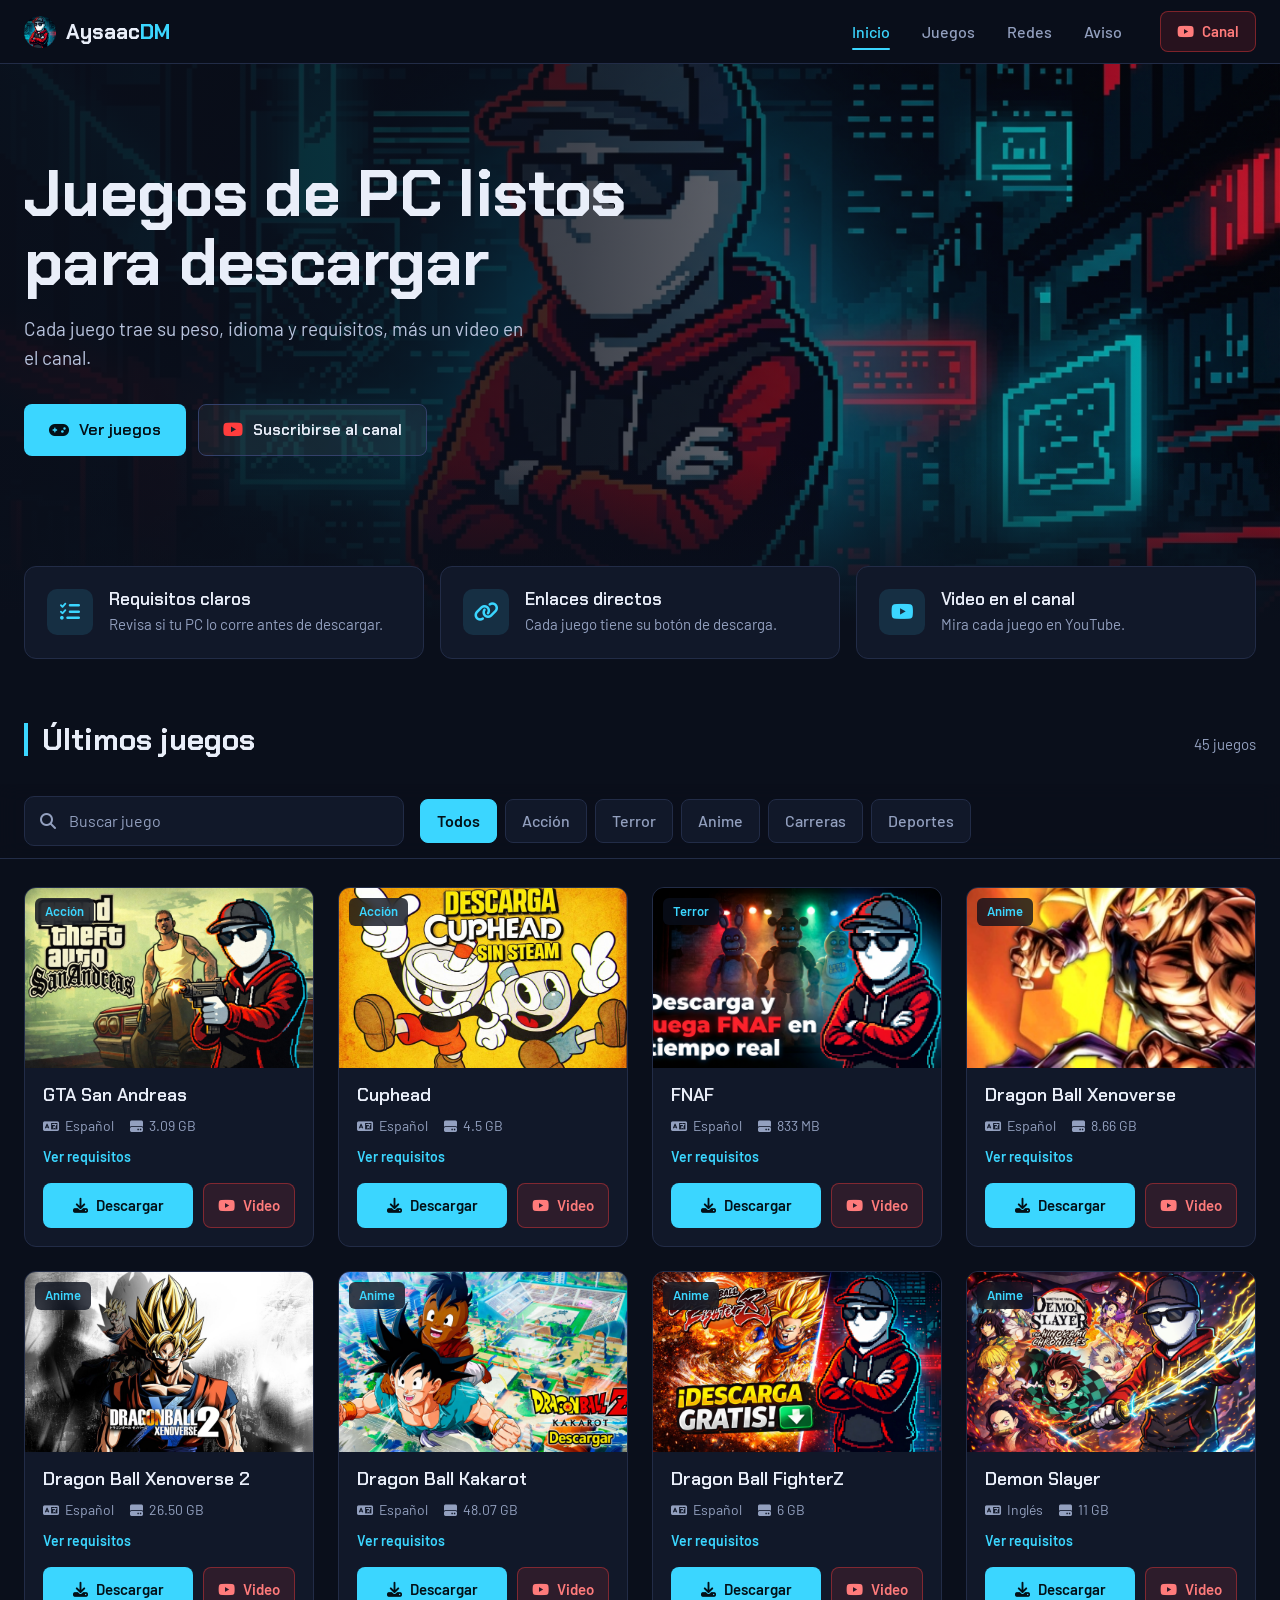
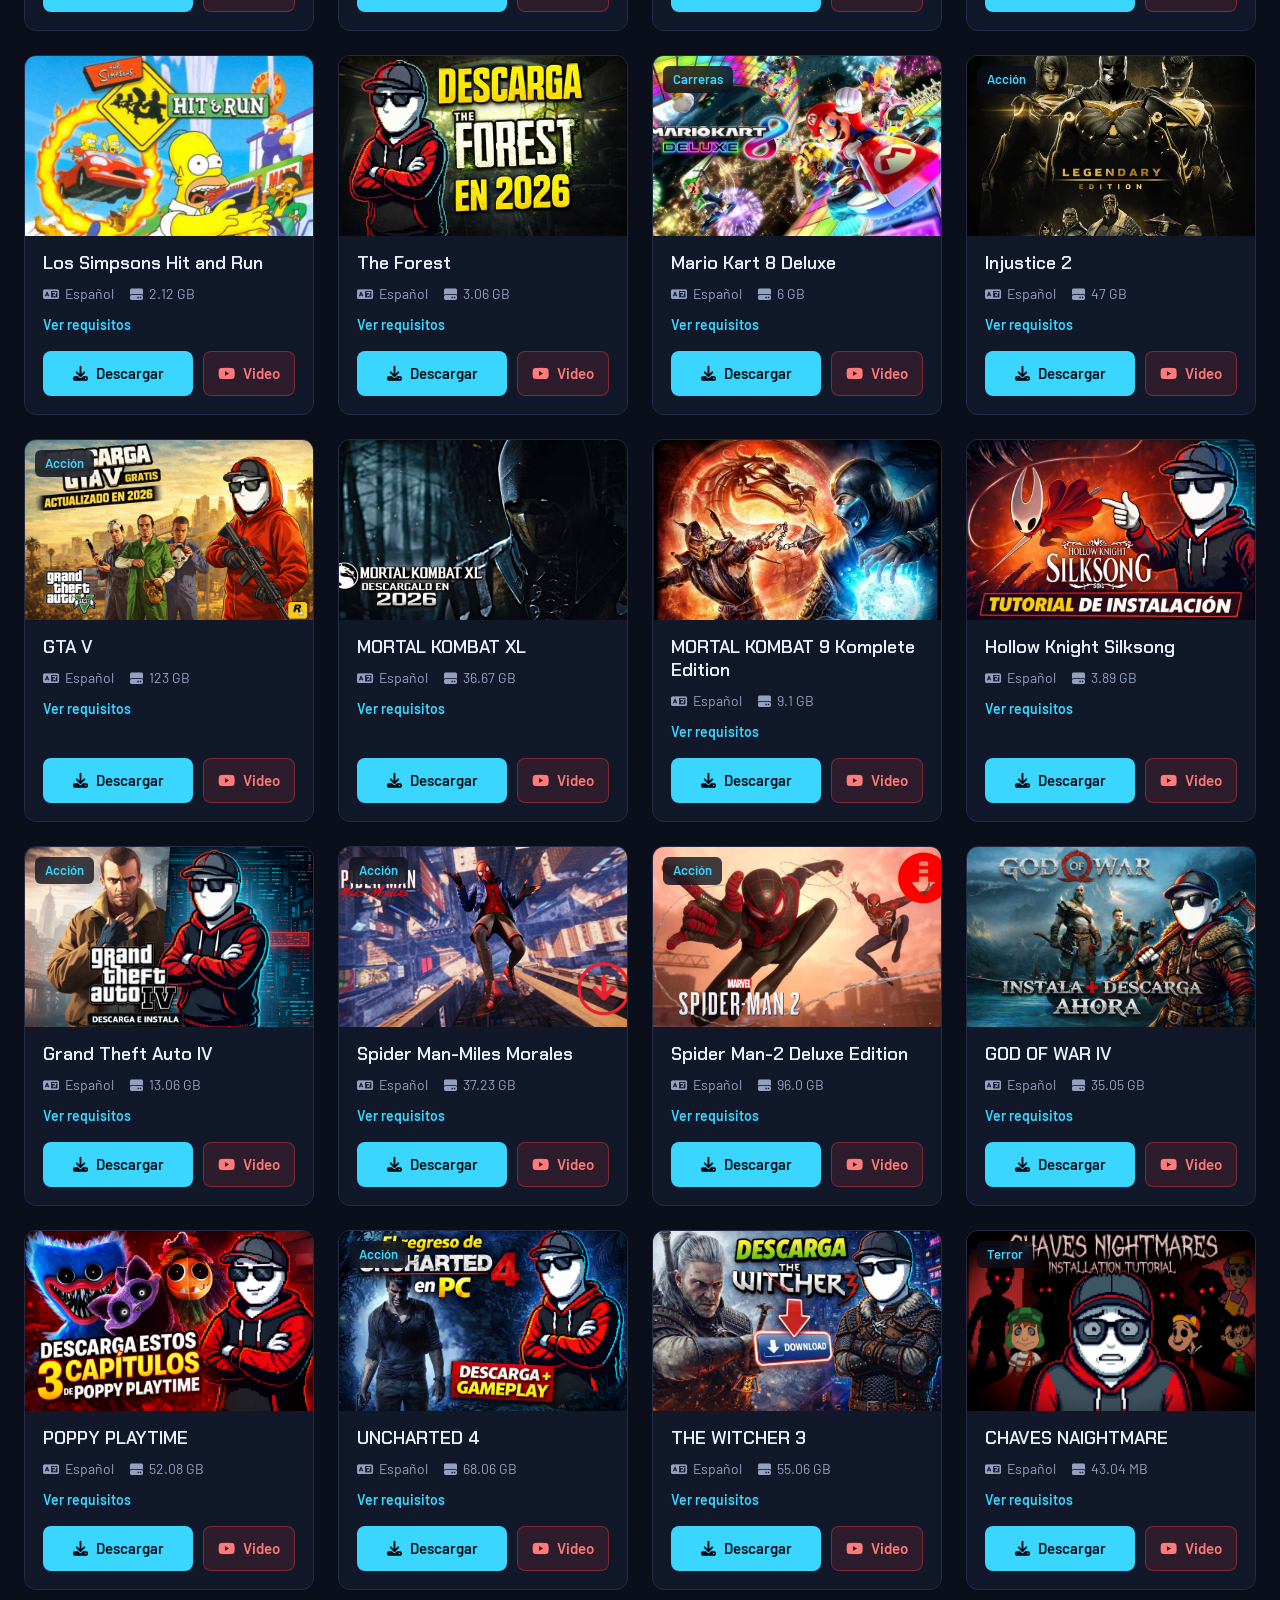
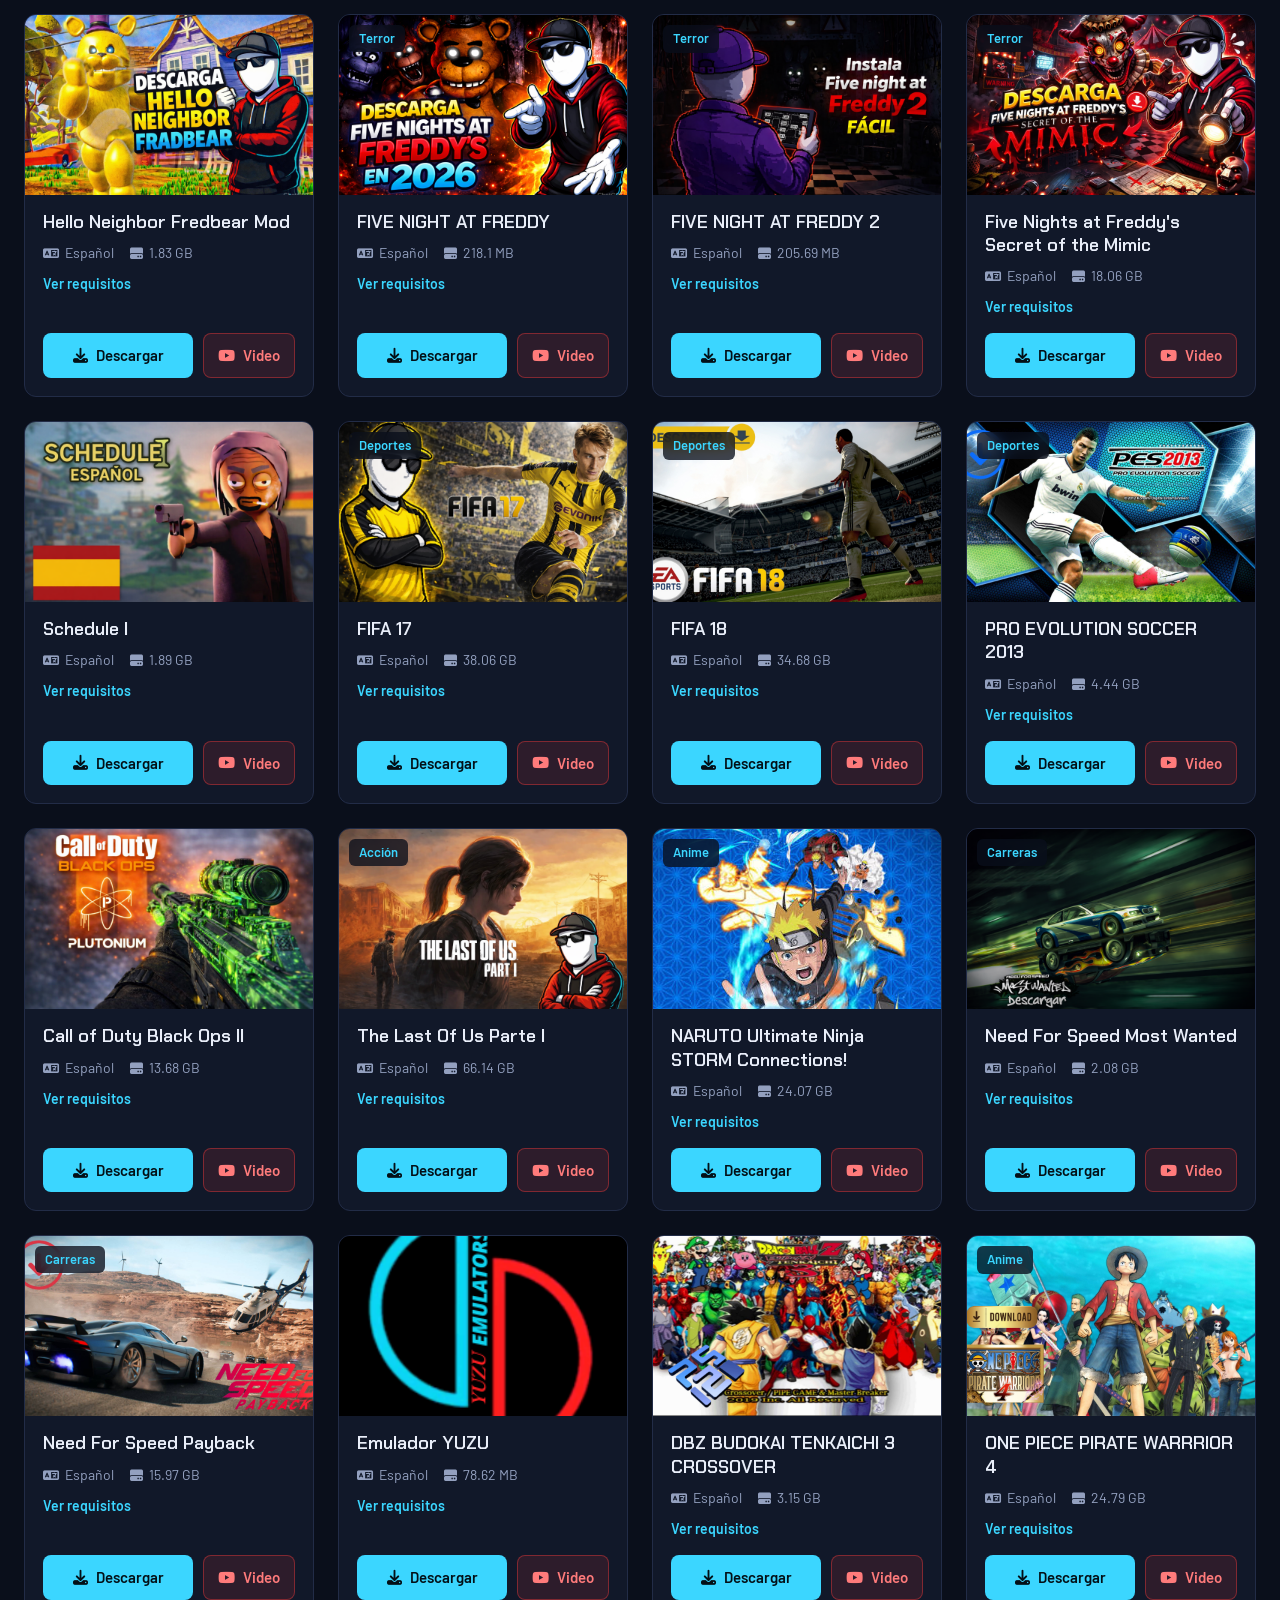
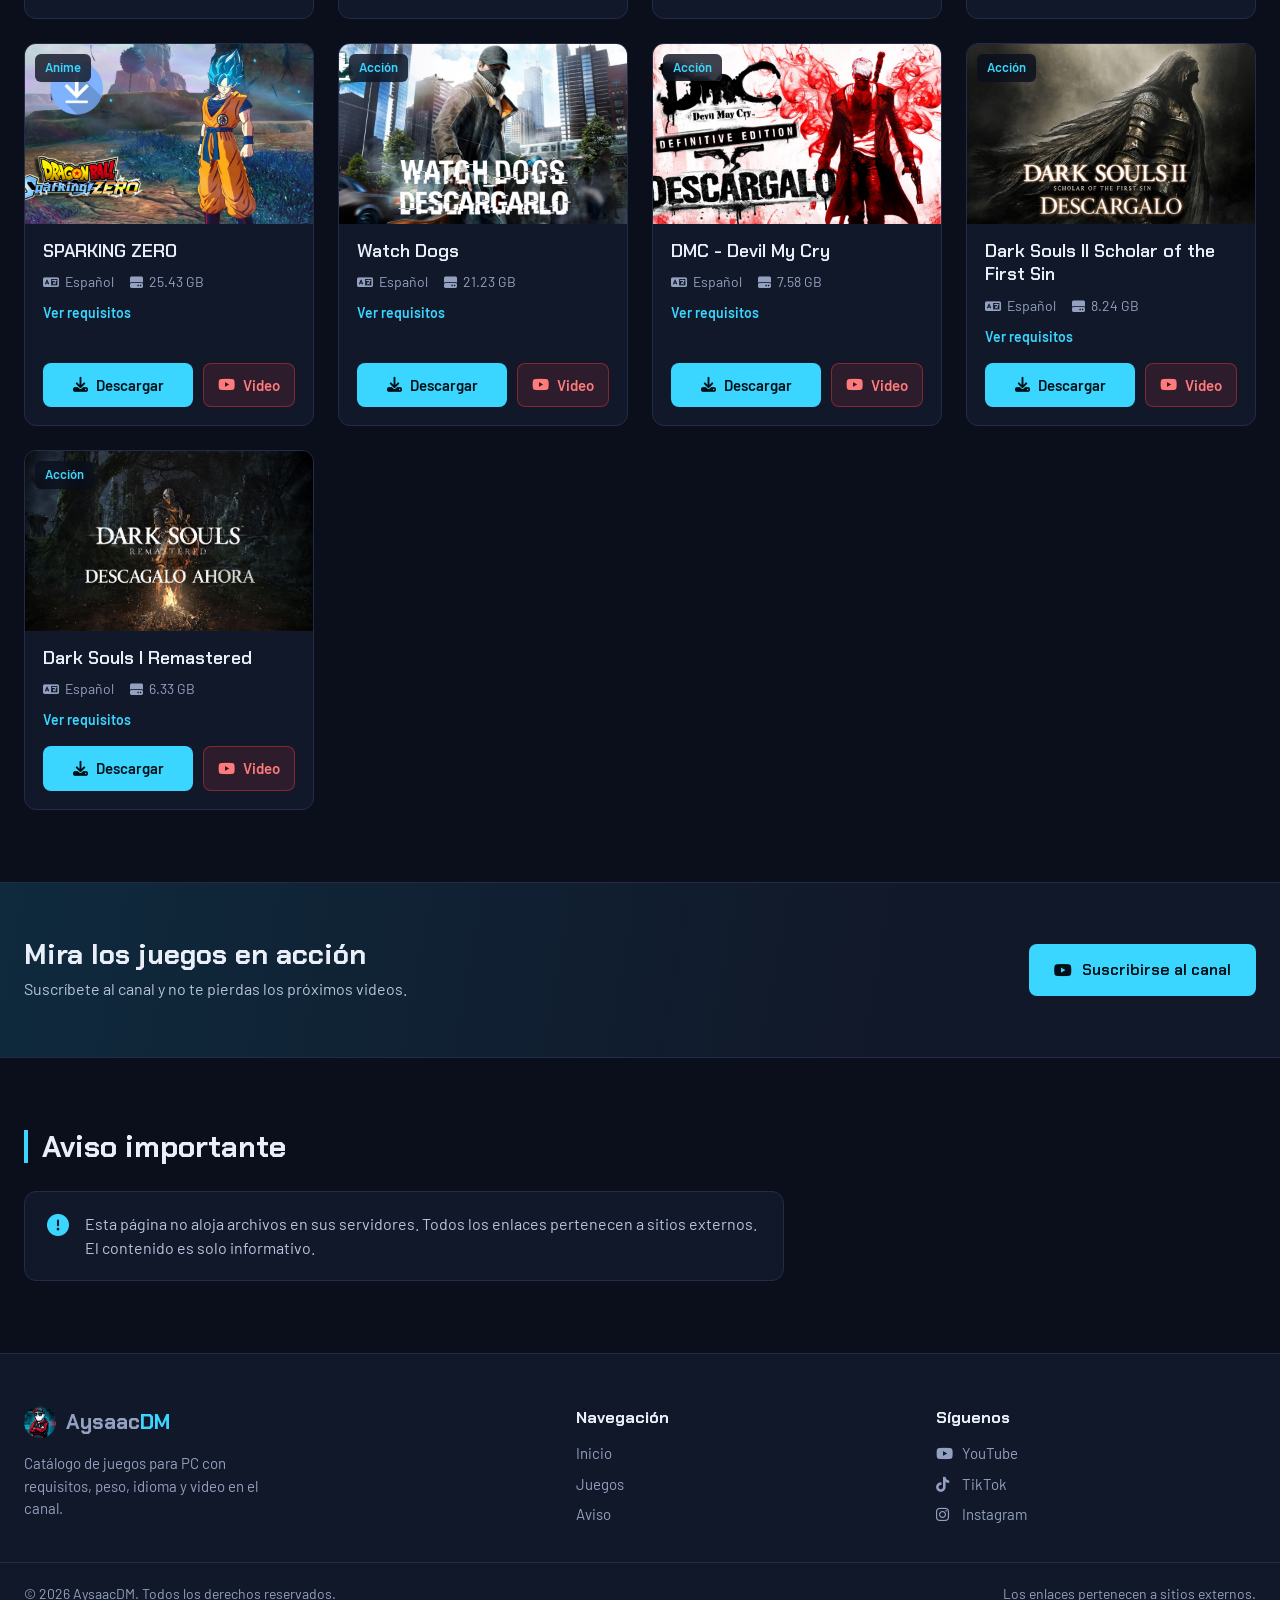
==== commit a475f7d4: "s" ====
--- a/index.html
+++ b/index.html
@@ -35,6 +35,7 @@
         <a href="#redes">Redes</a>
         <a href="#aviso">Aviso</a>
       </nav>
+      <a class="nav-cta" href="https://www.youtube.com/@Aysaac__DM" target="_blank" rel="noopener noreferrer"><i class="fa-brands fa-youtube"></i>Canal</a>
     </div>
   </header>
 
@@ -52,6 +53,17 @@
       </div>
     </section>
 
+    <section class="value-strip" aria-label="Ventajas">
+      <div class="container">
+        <ul>
+          <li><i class="fa-solid fa-list-check"></i><div><h3>Requisitos claros</h3><p>Revisa si tu PC lo corre antes de descargar.</p></div></li>
+          <li><i class="fa-solid fa-link"></i><div><h3>Enlaces directos</h3><p>Cada juego tiene su botón de descarga.</p></div></li>
+          <li><i class="fa-brands fa-youtube"></i><div><h3>Video en el canal</h3><p>Mira cada juego en YouTube.</p></div></li>
+        </ul>
+      </div>
+    </section>
+
+
     <section class="section" id="juegos">
       <div class="container">
         <div class="section-head">
@@ -846,14 +858,13 @@
       </div>
     </section>
 
-    <section class="section band" id="redes">
-      <div class="container">
-        <div class="section-head"><h2>Sígueme</h2></div>
-        <div class="socials">
-          <a href="https://www.youtube.com/@Aysaac__DM" target="_blank" rel="noopener noreferrer"><i class="fa-brands fa-youtube"></i>YouTube</a>
-          <a href="https://www.tiktok.com/@aysaac_dem" target="_blank" rel="noopener noreferrer"><i class="fa-brands fa-tiktok"></i>TikTok</a>
-          <a href="https://www.instagram.com/aysaac_dm/" target="_blank" rel="noopener noreferrer"><i class="fa-brands fa-instagram"></i>Instagram</a>
-        </div>
+    <section class="cta" id="redes">
+      <div class="container cta-inner">
+        <div>
+          <h2>Mira los juegos en acción</h2>
+          <p>Suscríbete al canal y no te pierdas los próximos videos.</p>
+        </div>
+        <a class="btn btn-primary" href="https://www.youtube.com/@Aysaac__DM" target="_blank" rel="noopener noreferrer"><i class="fa-brands fa-youtube"></i>Suscribirse al canal</a>
       </div>
     </section>
 
@@ -869,7 +880,28 @@
   </main>
 
   <footer>
-    <div class="container"><p>© 2026 AysaacDM · Disfruta de los juegos</p></div>
+    <div class="container footer-grid">
+      <div class="footer-brand">
+        <a class="logo" href="#inicio"><img src="images/logo.ico.png" alt="" onerror="this.style.display='none'"><span>Aysaac<b>DM</b></span></a>
+        <p>Catálogo de juegos para PC con requisitos, peso, idioma y video en el canal.</p>
+      </div>
+      <nav aria-label="Pie de página">
+        <h3>Navegación</h3>
+        <a href="#inicio">Inicio</a>
+        <a href="#juegos">Juegos</a>
+        <a href="#aviso">Aviso</a>
+      </nav>
+      <div>
+        <h3>Síguenos</h3>
+        <a href="https://www.youtube.com/@Aysaac__DM" target="_blank" rel="noopener noreferrer"><i class="fa-brands fa-youtube"></i>YouTube</a>
+        <a href="https://www.tiktok.com/@aysaac_dem" target="_blank" rel="noopener noreferrer"><i class="fa-brands fa-tiktok"></i>TikTok</a>
+        <a href="https://www.instagram.com/aysaac_dm/" target="_blank" rel="noopener noreferrer"><i class="fa-brands fa-instagram"></i>Instagram</a>
+      </div>
+    </div>
+    <div class="container footer-bottom">
+      <p>© 2026 AysaacDM. Todos los derechos reservados.</p>
+      <p>Los enlaces pertenecen a sitios externos.</p>
+    </div>
   </footer>
 
   <div class="modal" id="modal" hidden>
--- a/style.css
+++ b/style.css
@@ -250,3 +250,57 @@
 @media(prefers-reduced-motion:reduce){
   *,*::before,*::after{animation-duration:.01ms!important;transition-duration:.01ms!important;scroll-behavior:auto!important}
 }
+
+/* ===== VERSION PROFESIONAL ===== */
+.nav-inner{gap:24px}
+.navbar nav{margin-left:auto}
+.nav-cta{
+  display:inline-flex;align-items:center;gap:8px;padding:8px 16px;border-radius:8px;
+  background:rgba(255,61,61,.12);border:1px solid rgba(255,61,61,.4);color:#ff7b7b;
+  font-weight:600;font-size:15px;transition:background .2s,color .2s;
+}
+.nav-cta:hover{background:var(--yt);border-color:var(--yt);color:#fff}
+.hero{min-height:clamp(420px,62vh,600px);padding-bottom:70px}
+
+.value-strip{position:relative;z-index:2;margin-top:-56px}
+.value-strip ul{display:grid;grid-template-columns:repeat(3,1fr);gap:16px;list-style:none}
+.value-strip li{
+  display:flex;gap:16px;align-items:flex-start;padding:22px;
+  background:var(--surface);border:1px solid var(--line);border-radius:var(--radius);
+}
+.value-strip li>i{
+  flex:none;display:grid;place-items:center;width:46px;height:46px;border-radius:10px;
+  background:var(--accent-soft);color:var(--accent);font-size:20px;
+}
+.value-strip h3{font-family:var(--font-display);font-size:17px;font-weight:600;line-height:1.2}
+.value-strip p{margin-top:4px;font-size:15px;color:var(--muted)}
+#juegos{padding-top:64px}
+
+.cta{padding:56px 0;background:linear-gradient(100deg,#0f2a3d,var(--surface) 70%);border-block:1px solid var(--line)}
+.cta-inner{display:flex;flex-wrap:wrap;align-items:center;justify-content:space-between;gap:20px 32px}
+.cta h2{font-family:var(--font-display);font-size:28px;line-height:1.15}
+.cta p{margin-top:6px;color:#b9c4de}
+
+footer{padding:0;background:var(--surface);color:var(--muted);font-size:15px}
+.footer-grid{display:grid;grid-template-columns:1.6fr 1fr 1fr;gap:40px;padding-top:52px;padding-bottom:36px}
+.footer-brand p{margin-top:14px;max-width:34ch}
+footer h3{font-family:var(--font-display);font-size:16px;color:var(--text);margin-bottom:12px}
+footer nav,footer .footer-grid>div:last-child{display:flex;flex-direction:column;align-items:flex-start;gap:8px}
+footer nav h3,footer .footer-grid>div:last-child h3{margin-bottom:4px}
+footer a:not(.logo){transition:color .2s}
+footer a:not(.logo):hover{color:var(--accent)}
+footer a i{width:20px;margin-right:6px}
+.footer-bottom{
+  display:flex;flex-wrap:wrap;justify-content:space-between;gap:8px 24px;
+  padding-top:20px;padding-bottom:24px;border-top:1px solid var(--line);font-size:14px;
+}
+@media(max-width:860px){
+  .value-strip ul{grid-template-columns:1fr}
+  .footer-grid{grid-template-columns:1fr 1fr}
+  .footer-brand{grid-column:1/-1}
+}
+@media(max-width:700px){
+  .nav-cta span,.nav-cta{display:none}
+  .value-strip{margin-top:-40px}
+  .cta h2{font-size:24px}
+}
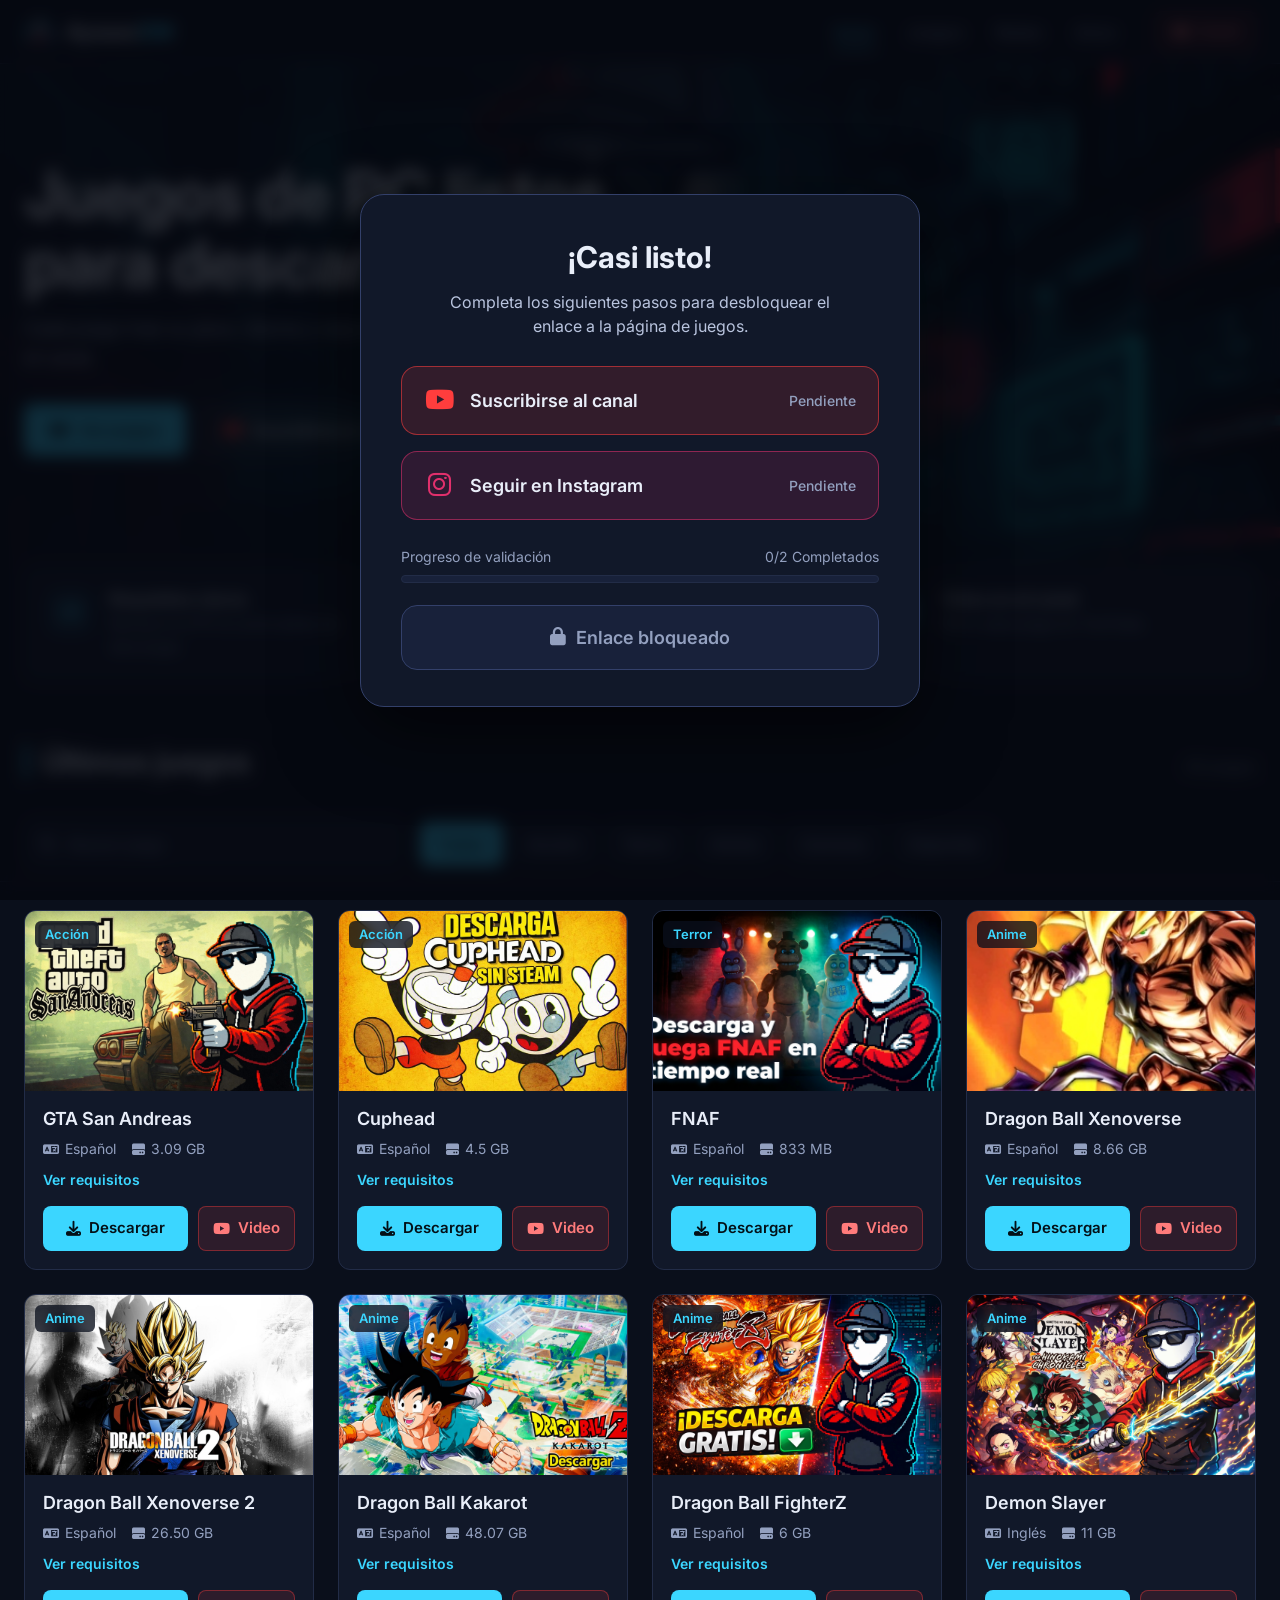
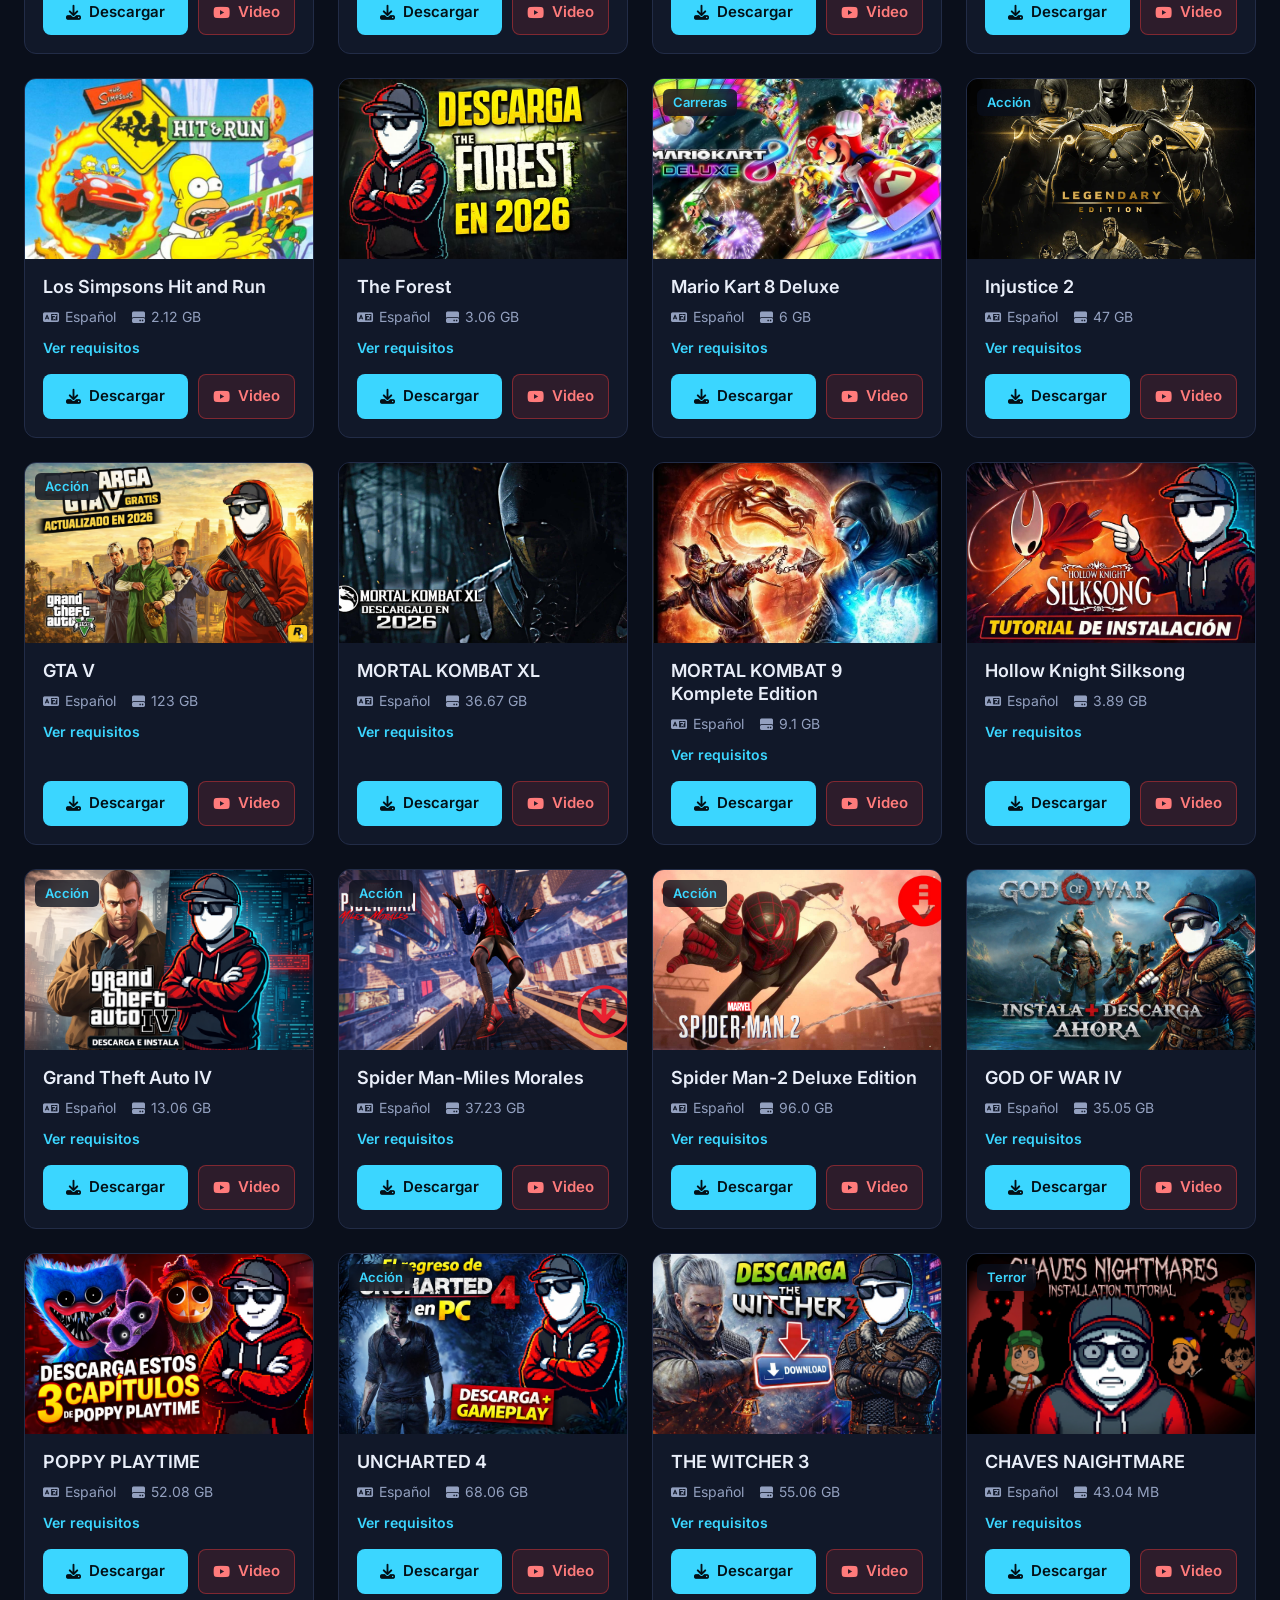
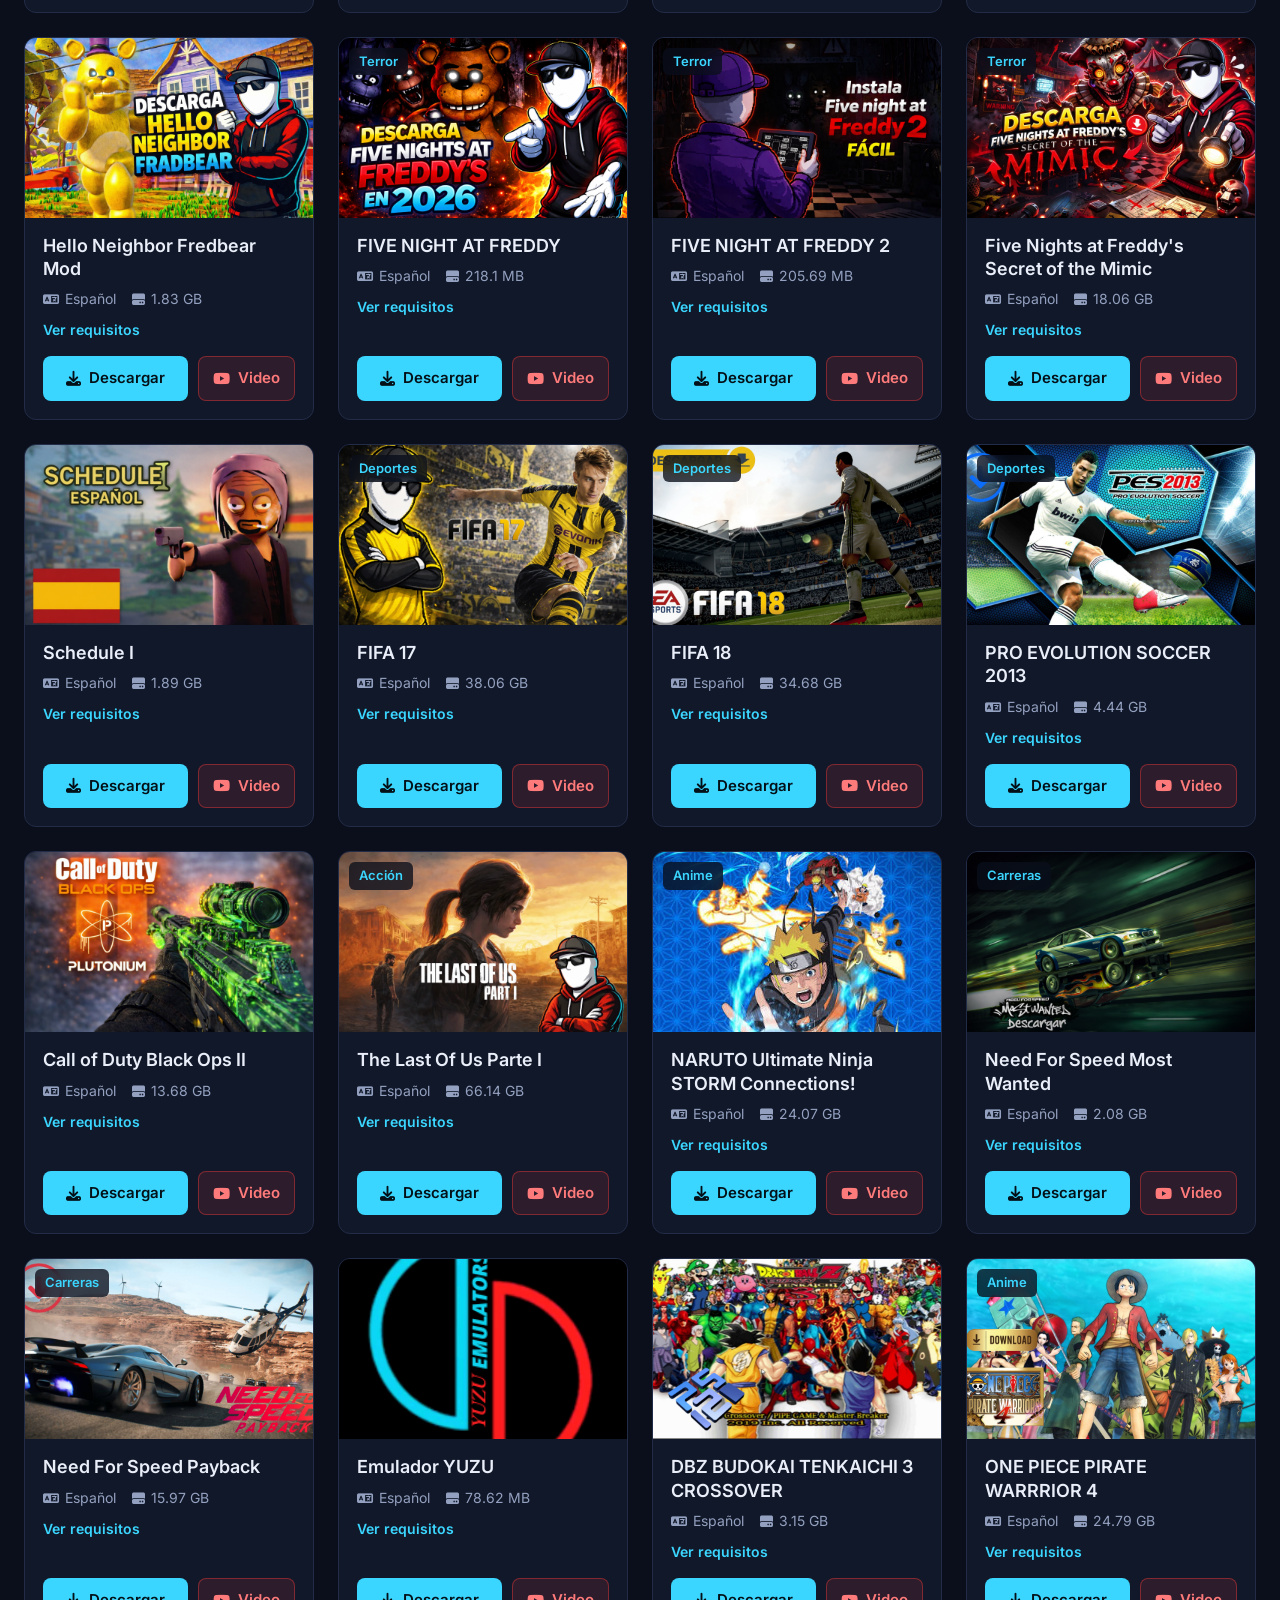
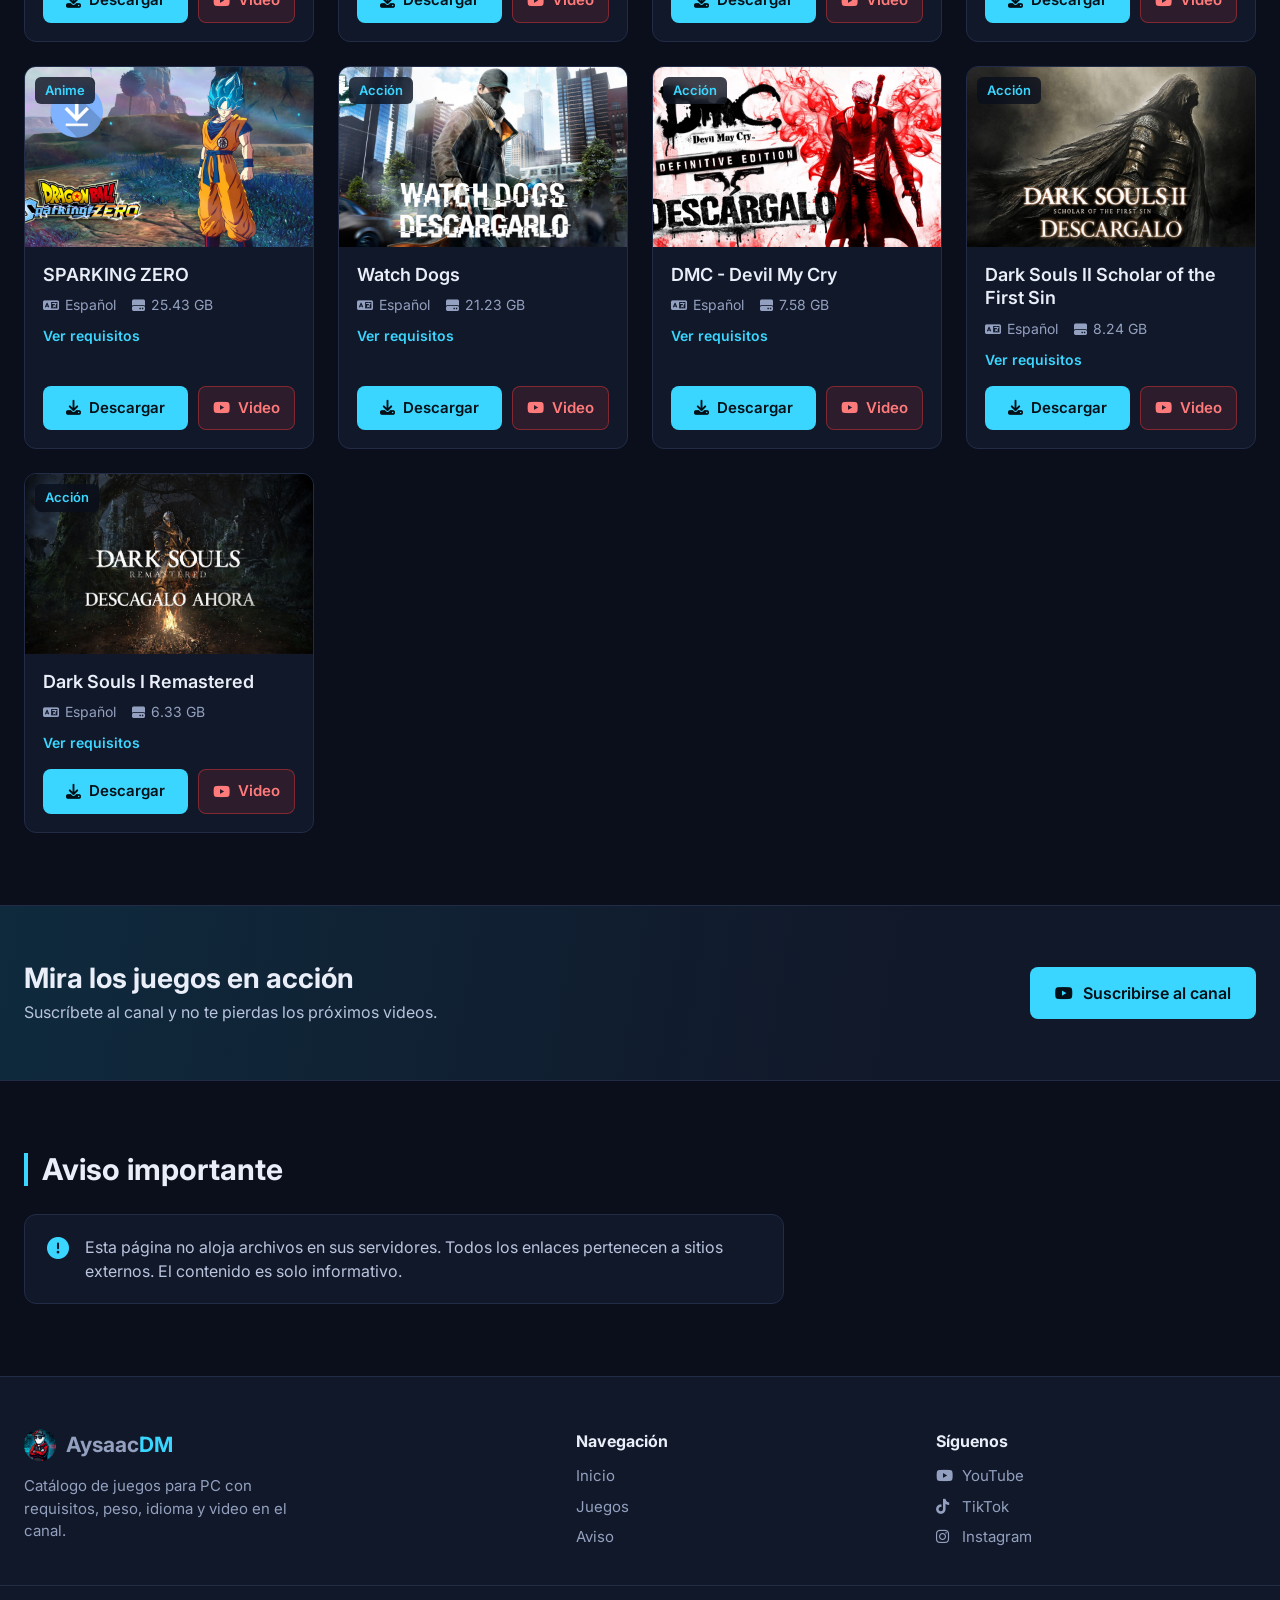
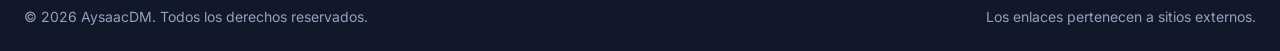
==== commit 2340c80f: "s" ====
--- a/index.html
+++ b/index.html
@@ -8,9 +8,13 @@
   <link rel="icon" href="images/logo.ico.png" type="image/png">
   <link rel="preconnect" href="https://fonts.googleapis.com">
   <link rel="preconnect" href="https://fonts.gstatic.com" crossorigin>
-  <link href="https://fonts.googleapis.com/css2?family=Barlow:wght@400;500;600&family=Chakra+Petch:wght@500;600;700&display=swap" rel="stylesheet">
+  <link href="https://fonts.googleapis.com/css2?family=Inter:wght@400;500;600;700&display=swap" rel="stylesheet">
   <link rel="stylesheet" href="https://cdnjs.cloudflare.com/ajax/libs/font-awesome/6.5.0/css/all.min.css">
   <link rel="stylesheet" href="style.css">
+  <script>
+    try { if (localStorage.getItem("aysaac_unlocked") !== "1") document.documentElement.classList.add("gate-on"); }
+    catch (e) { document.documentElement.classList.add("gate-on"); }
+  </script>
 </head>
 <body>
 
@@ -20,6 +24,29 @@
       <h2>Aysaac<span>DM</span></h2>
       <div class="loader-bar"><div class="loader-progress"></div></div>
       <p>No olvides suscribirte al canal</p>
+    </div>
+  </div>
+
+  <div id="gate" role="dialog" aria-modal="true" aria-labelledby="gateTitle">
+    <div class="gate-box">
+      <h2 id="gateTitle">¡Casi listo!</h2>
+      <p class="gate-sub">Completa los siguientes pasos para desbloquear el enlace a la página de juegos.</p>
+
+      <button class="gate-step yt" type="button" id="gateYt" data-url="https://www.youtube.com/@SoyAysaacDM">
+        <i class="fa-brands fa-youtube ico"></i><span class="label">Suscribirse al canal</span><span class="state"></span>
+      </button>
+      <button class="gate-step ig" type="button" id="gateIg" data-url="https://www.instagram.com/soydavidbm/">
+        <i class="fa-brands fa-instagram ico"></i><span class="label">Seguir en Instagram</span><span class="state"></span>
+      </button>
+
+      <div class="gate-progress">
+        <div class="gate-progress-top"><span>Progreso de validación</span><span id="gateCount">0/2 Completados</span></div>
+        <div class="gate-bar"><span id="gateFill"></span></div>
+      </div>
+
+      <button class="gate-go" type="button" id="gateGo" disabled>
+        <i class="fa-solid fa-lock" id="gateIcon"></i><span id="gateText">Enlace bloqueado</span>
+      </button>
     </div>
   </div>
 
@@ -1007,5 +1034,72 @@
 
 filterGames();
 </script>
+<script>
+(function () {
+  const AWAY_MS = 20000; // tiempo mínimo (ms) fuera de la página por paso; no se le muestra al visitante
+  const root = document.documentElement;
+  const steps = [document.getElementById("gateYt"), document.getElementById("gateIg")];
+  const go = document.getElementById("gateGo"), icon = document.getElementById("gateIcon"), text = document.getElementById("gateText");
+  const fill = document.getElementById("gateFill"), count = document.getElementById("gateCount");
+  const done = new Set();
+  const away = {};          // tiempo acumulado fuera de la página, por paso
+  let active = null;        // paso que se está realizando
+  let leftAt = 0;           // momento en que salió de la página
+
+  steps.forEach(b => away[b.id] = 0);
+
+  function update() {
+    count.textContent = done.size + "/2 Completados";
+    fill.style.width = (done.size / 2 * 100) + "%";
+    if (done.size === 2) {
+      go.disabled = false; go.classList.remove("waiting"); go.classList.add("open"); document.querySelector(".gate-bar").classList.remove("wait");
+      icon.className = "fa-solid fa-unlock"; text.textContent = "Ir a la página de juegos";
+    }
+  }
+  function setState(btn, html) { btn.querySelector(".state").innerHTML = html; }
+  const bar = document.querySelector(".gate-bar");
+  function waiting(on) {
+    if (done.size === 2) return;
+    bar.classList.toggle("wait", on);
+    go.classList.toggle("waiting", on);
+    icon.className = on ? "fa-solid fa-circle-notch fa-spin" : "fa-solid fa-lock";
+    text.textContent = on ? "Esperando verificación…" : "Enlace bloqueado";
+  }
+
+  steps.forEach(btn => {
+    setState(btn, "Pendiente");
+    btn.addEventListener("click", () => {
+      if (done.has(btn.id)) return;
+      active = btn;
+      btn.classList.add("checking");
+      setState(btn, '<i class="fa-solid fa-circle-notch fa-spin"></i> Verificando…'); waiting(true);
+      window.open(btn.dataset.url, "_blank", "noopener");
+    });
+  });
+
+  // Solo cuenta el tiempo que la persona realmente pasa fuera de esta página
+  document.addEventListener("visibilitychange", () => {
+    if (!active) return;
+    if (document.hidden) { leftAt = Date.now(); return; }
+    if (!leftAt) return;
+    away[active.id] += Date.now() - leftAt;
+    leftAt = 0;
+    const left = Math.ceil((AWAY_MS - away[active.id]) / 1000);
+    if (left <= 0) {
+      active.classList.remove("checking"); active.classList.add("done");
+      setState(active, '<i class="fa-solid fa-circle-check"></i> Listo');
+      done.add(active.id); active = null; waiting(false); update();
+    } else {
+      setState(active, '<i class="fa-solid fa-circle-notch fa-spin"></i> Verificando…');
+    }
+  });
+
+  go.addEventListener("click", () => {
+    try { localStorage.setItem("aysaac_unlocked", "1"); } catch (e) {}
+    root.classList.remove("gate-on");
+    window.scrollTo(0, 0);
+  });
+})();
+</script>
 </body>
 </html>
--- a/style.css
+++ b/style.css
@@ -6,8 +6,8 @@
   --accent:#3bd6ff; --accent-ink:#031017; --accent-soft:rgba(59,214,255,.12);
   --yt:#ff3d3d;
   --nav-h:64px; --radius:12px;
-  --font-display:'Chakra Petch',system-ui,sans-serif;
-  --font-body:'Barlow',system-ui,sans-serif;
+  --font-display:'Inter',system-ui,-apple-system,'Segoe UI',sans-serif;
+  --font-body:'Inter',system-ui,-apple-system,'Segoe UI',sans-serif;
 }
 *{margin:0;padding:0;box-sizing:border-box}
 html{scroll-behavior:smooth;scroll-padding-top:calc(var(--nav-h) + 8px)}
@@ -304,3 +304,44 @@
   .value-strip{margin-top:-40px}
   .cta h2{font-size:24px}
 }
+
+
+/* ===== PANTALLA DE ACCESO (antes de entrar) ===== */
+#gate{display:none;position:fixed;inset:0;z-index:99998;align-items:center;justify-content:center;padding:20px;
+  background:rgba(5,8,15,.82);backdrop-filter:blur(8px);-webkit-backdrop-filter:blur(8px);overflow-y:auto}
+html.gate-on #gate{display:flex}
+html.gate-on body{overflow:hidden}
+.gate-box{width:100%;max-width:560px;padding:40px 40px 36px;background:var(--surface);
+  border:1px solid var(--line-strong);border-radius:24px;box-shadow:0 24px 80px rgba(0,0,0,.6)}
+.gate-box h2{font-family:var(--font-display);font-size:30px;text-align:center}
+.gate-sub{margin:10px auto 28px;max-width:40ch;text-align:center;color:#b9c4de}
+.gate-step{display:flex;align-items:center;gap:16px;width:100%;margin-bottom:16px;padding:20px 22px;
+  border-radius:16px;border:1px solid;text-align:left;font-family:var(--font-display);font-weight:600;font-size:18px;
+  color:var(--text);transition:transform .2s,border-color .2s,background .2s}
+.gate-step:hover{transform:translateY(-2px)}
+.gate-step .ico{font-size:26px;width:30px;text-align:center}
+.gate-step .label{flex:1}
+.gate-step .state{font-size:14px;font-weight:500;color:var(--muted)}
+.gate-step.yt{background:rgba(255,61,61,.14);border-color:rgba(255,61,61,.55)}
+.gate-step.yt .ico{color:var(--yt)}
+.gate-step.ig{background:rgba(225,48,108,.14);border-color:rgba(225,48,108,.55)}
+.gate-step.ig .ico{color:#e1306c}
+.gate-step.checking{opacity:.9}
+.gate-step.done{background:rgba(55,214,122,.12);border-color:rgba(55,214,122,.6);pointer-events:none}
+.gate-step.done .ico,.gate-step.done .state{color:#37d67a}
+.gate-progress{margin:26px 0 22px}
+.gate-progress-top{display:flex;justify-content:space-between;font-size:14px;color:var(--muted);margin-bottom:8px}
+.gate-bar{height:8px;border-radius:8px;background:var(--surface-2);border:1px solid var(--line);overflow:hidden}
+.gate-bar span{display:block;height:100%;width:0;background:var(--accent);transition:width .5s}
+.gate-go{display:flex;align-items:center;justify-content:center;gap:10px;width:100%;padding:18px;border-radius:16px;
+  border:1px solid var(--line-strong);background:var(--surface-2);color:var(--muted);
+  font-family:var(--font-display);font-weight:600;font-size:18px;pointer-events:none;transition:all .25s}
+.gate-go.open{background:var(--accent);border-color:var(--accent);color:var(--accent-ink);pointer-events:auto}
+.gate-go.open:hover{transform:translateY(-2px);box-shadow:0 8px 24px rgba(59,214,255,.3)}
+@media(max-width:520px){.gate-box{padding:28px 20px}.gate-box h2{font-size:26px}.gate-step{font-size:16px;padding:16px}}
+
+/* efecto de espera de la verificación */
+.gate-bar.wait{animation:gatePulse 1.1s ease-in-out infinite}
+.gate-go.waiting{border-color:var(--line-strong);color:var(--text);animation:gatePulse 1.1s ease-in-out infinite}
+.gate-step .state i{margin-right:4px}
+@keyframes gatePulse{0%,100%{box-shadow:0 0 0 0 rgba(59,214,255,0)}50%{box-shadow:0 0 0 4px rgba(59,214,255,.22)}}
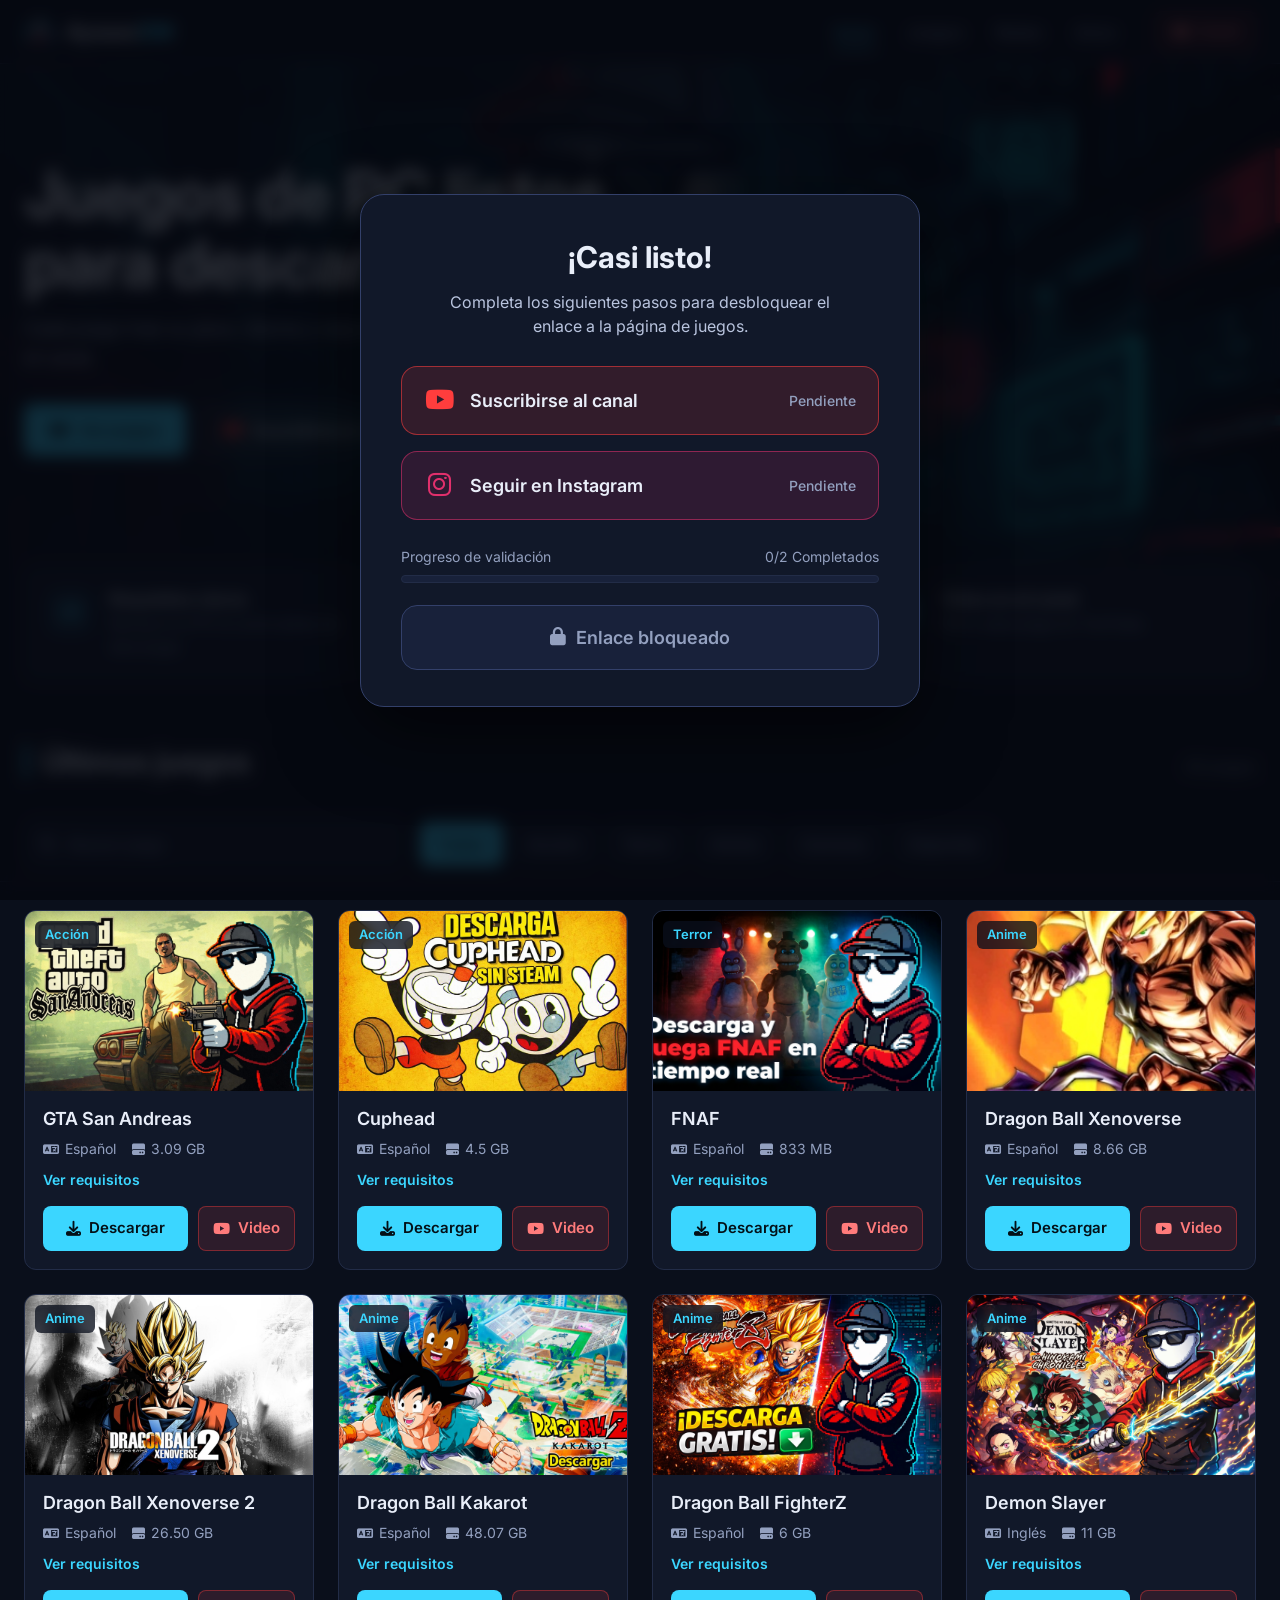
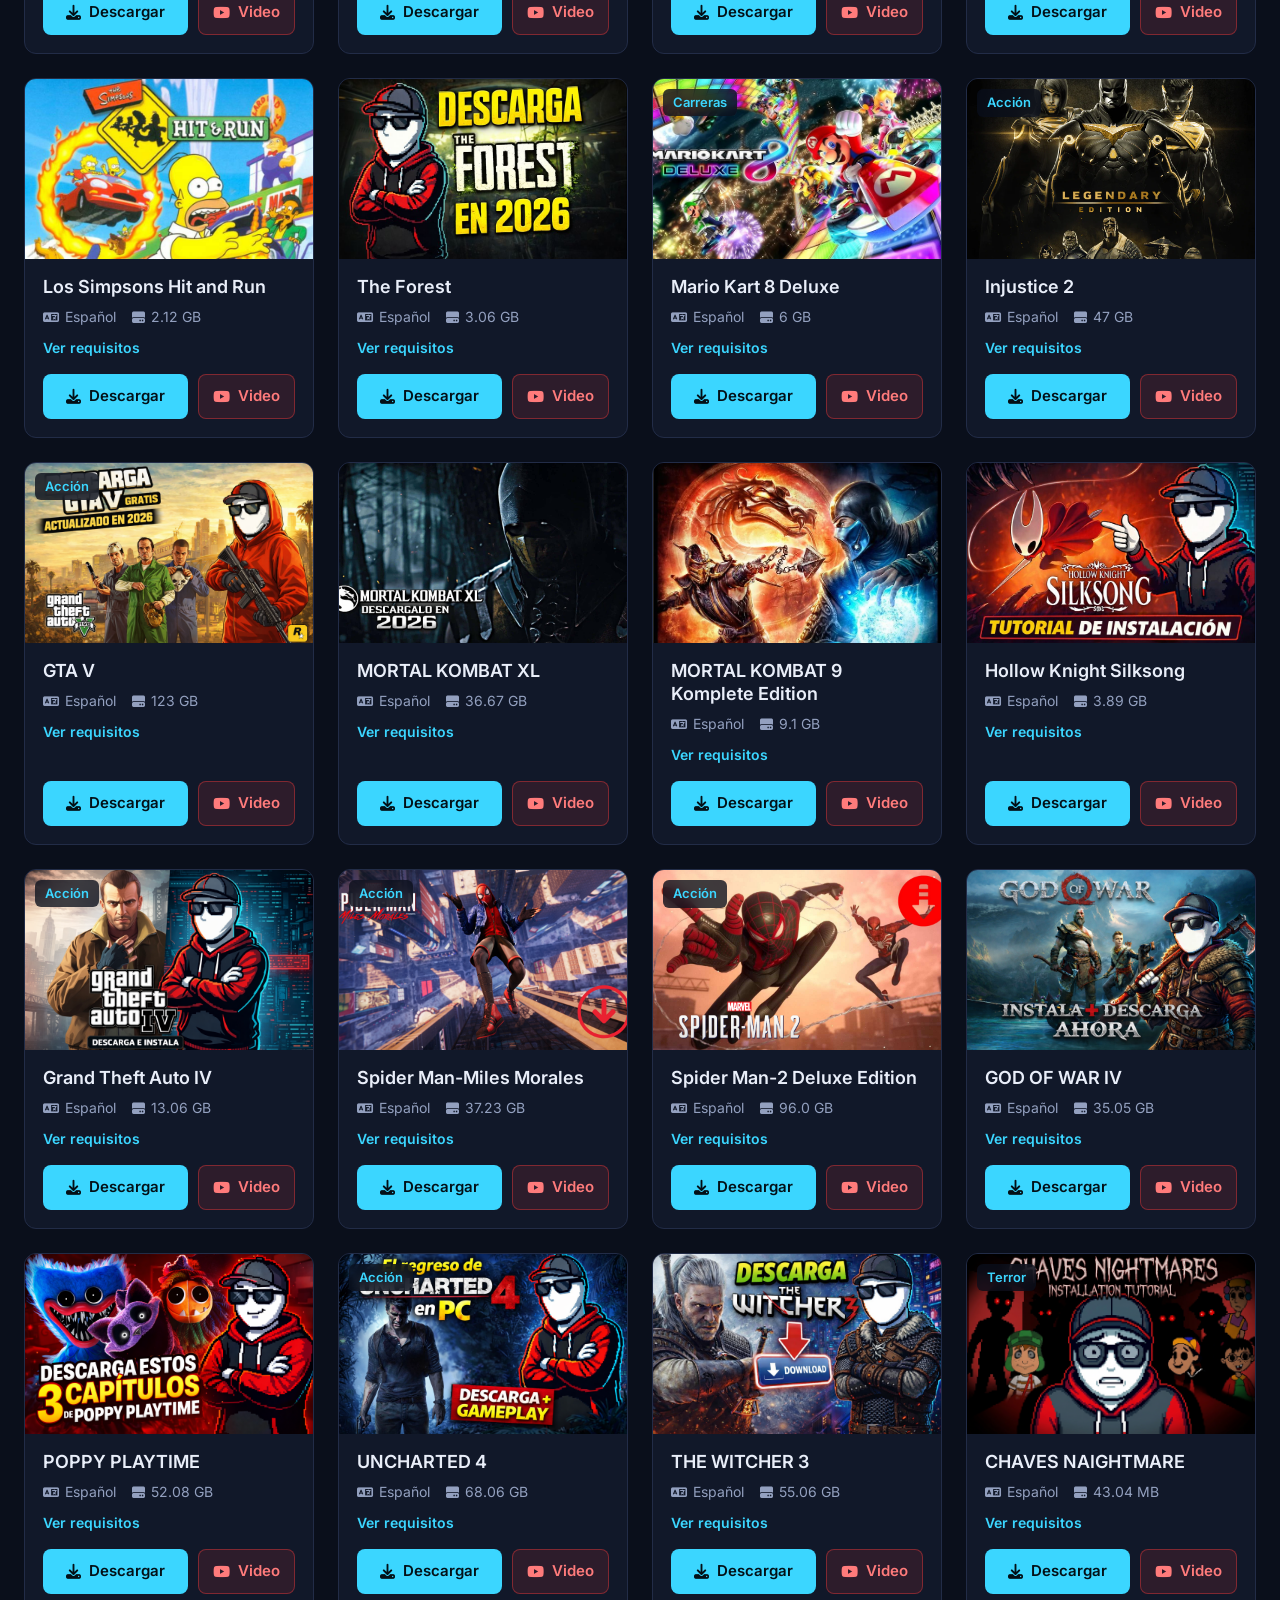
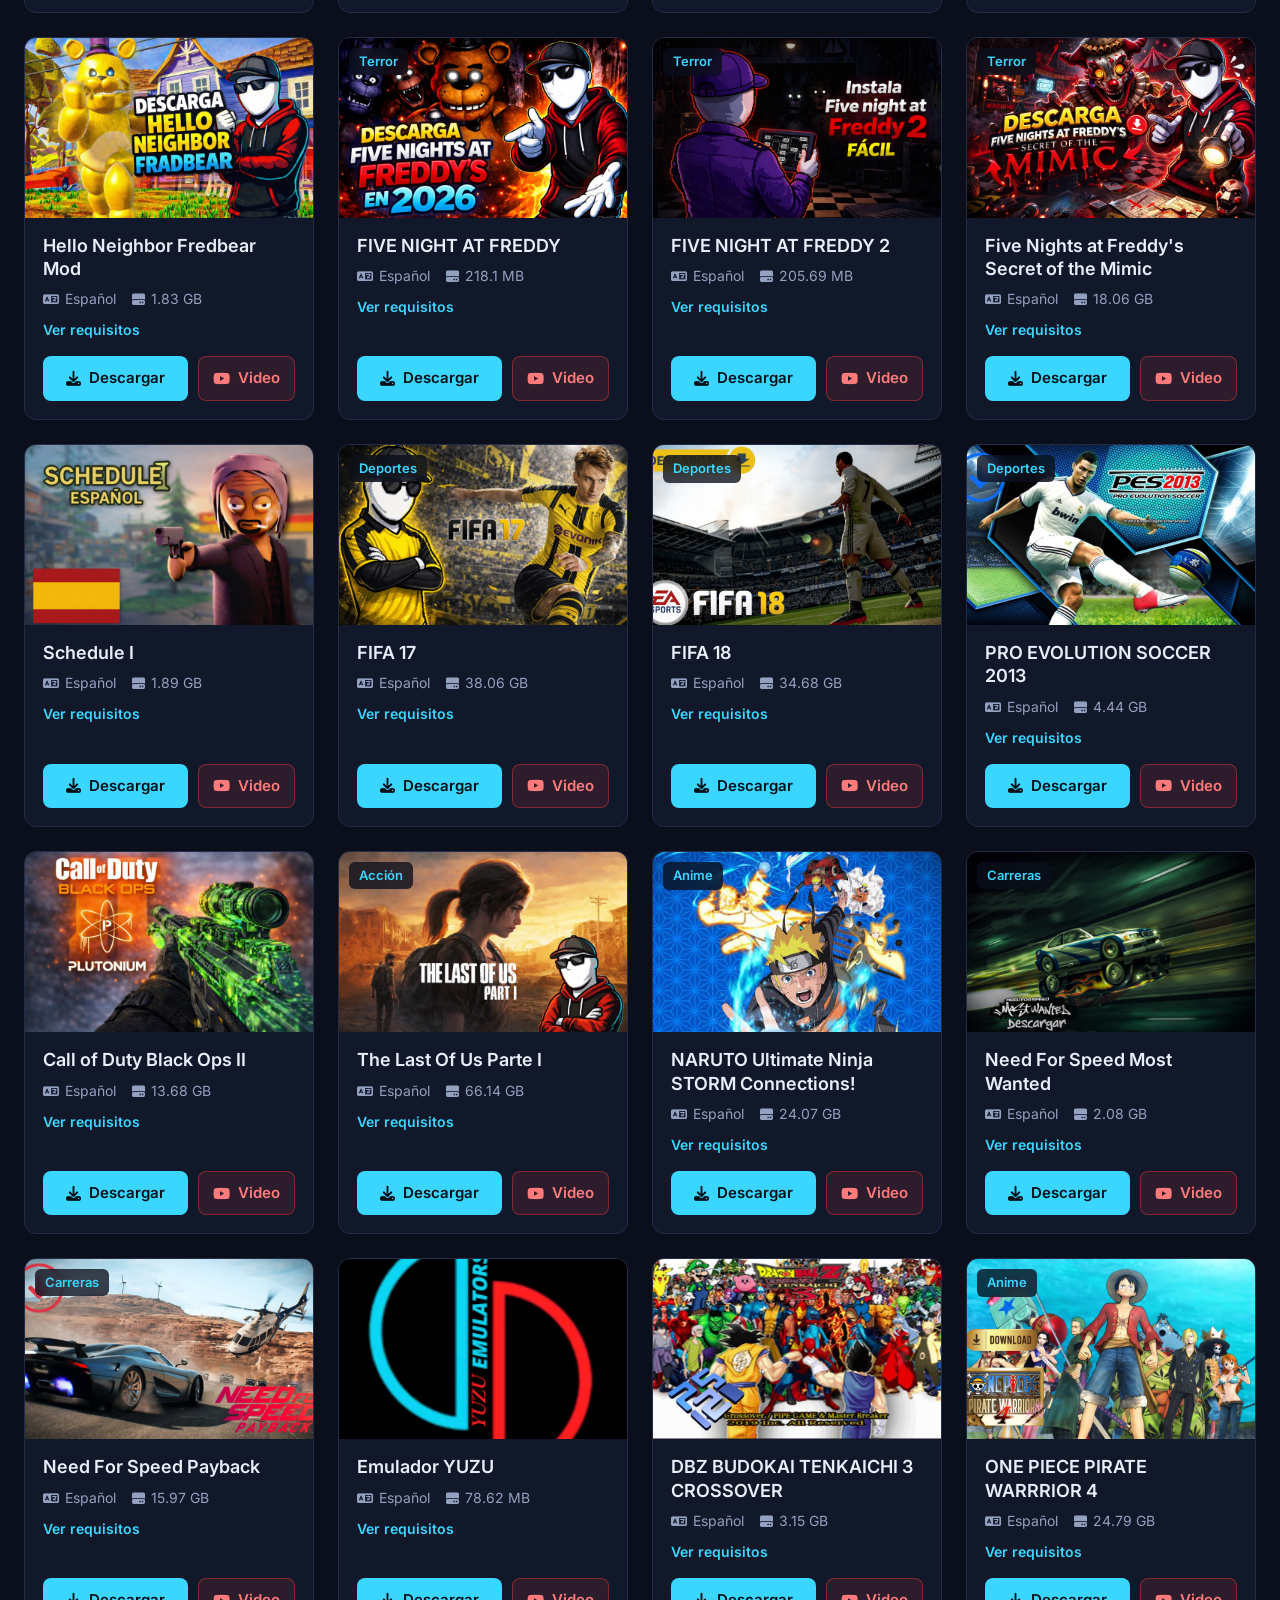
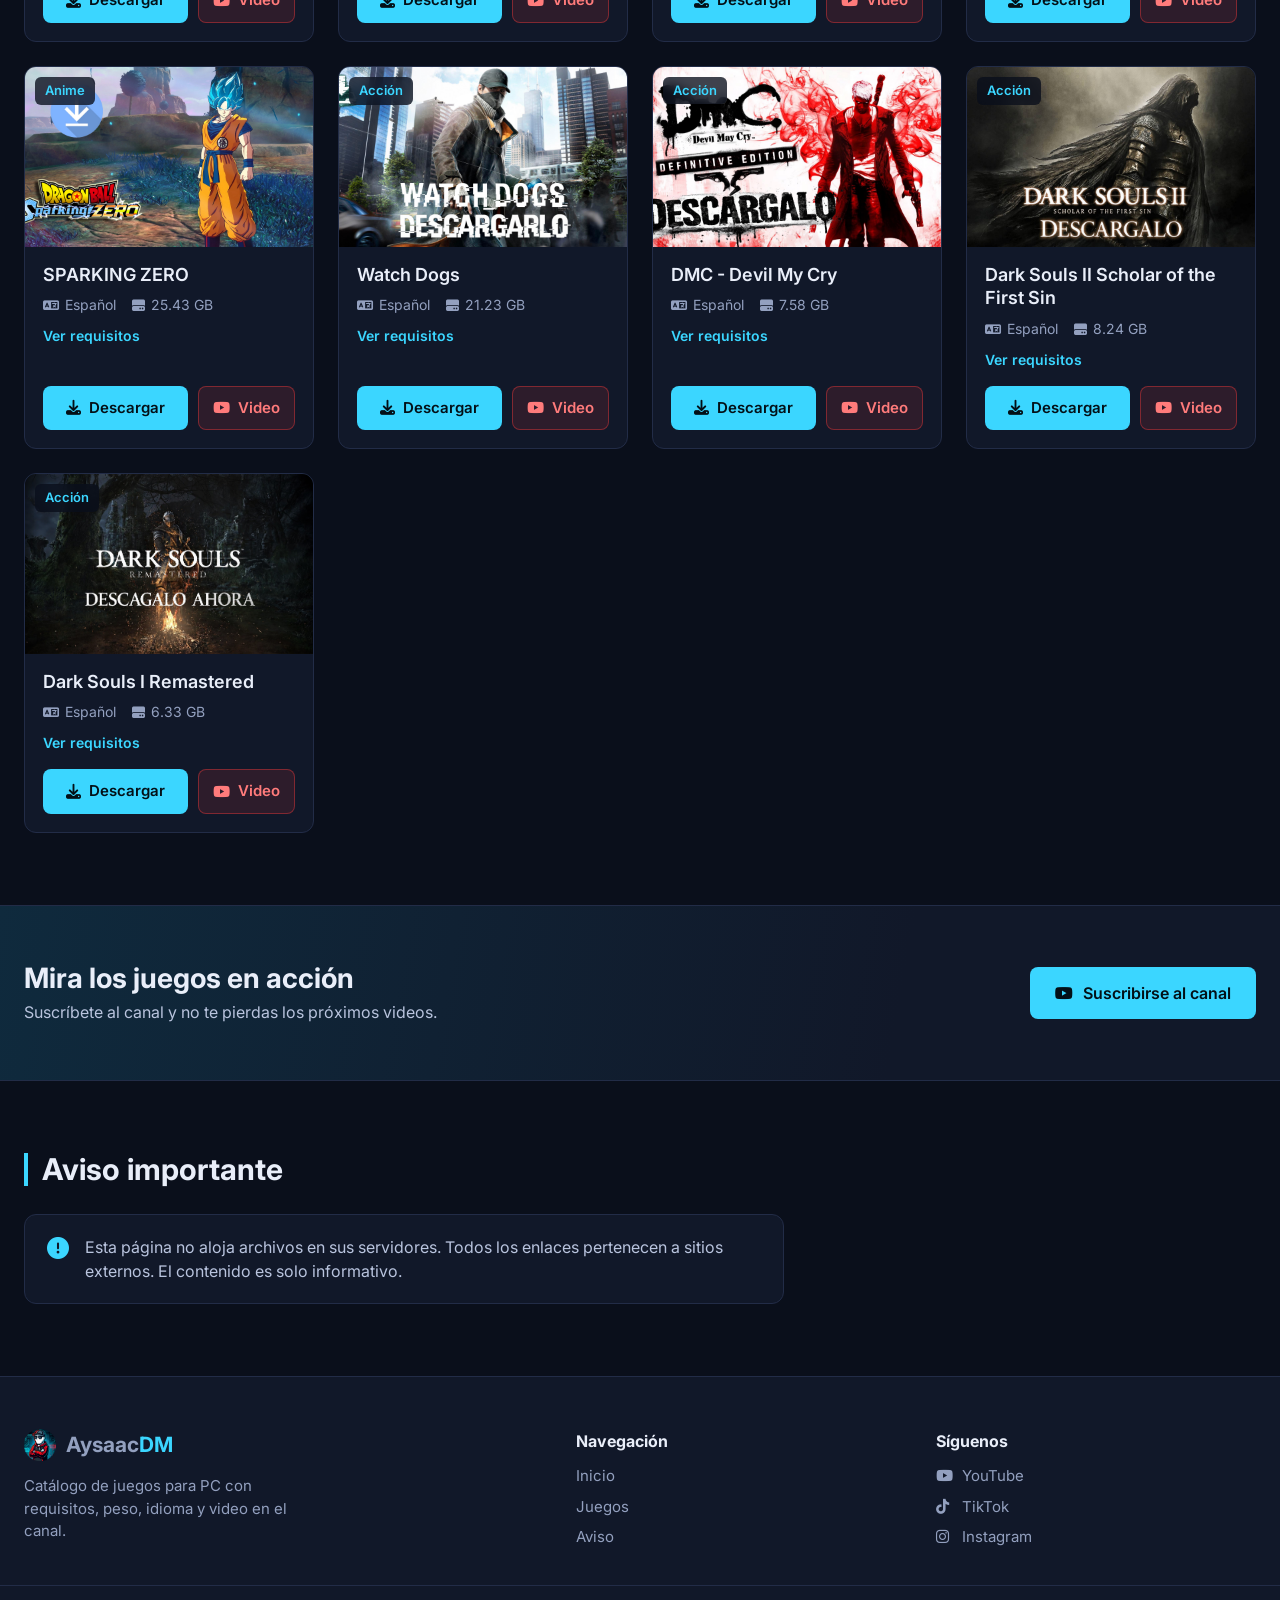
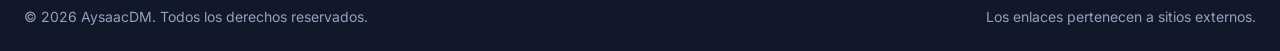
==== commit cc76ac34: "Update index.html" ====
--- a/index.html
+++ b/index.html
@@ -325,7 +325,7 @@
           <p class="meta"><span><i class="fa-solid fa-language"></i>Español</span><span><i class="fa-solid fa-hard-drive"></i>123 GB</span></p>
           <button class="more" type="button">Ver requisitos</button>
           <div class="actions">
-            <a class="btn-dl" href="https://gofile.io/d/Ou8TXe" target="_blank" rel="noopener noreferrer"><i class="fa-solid fa-download"></i>Descargar</a>
+            <a class="btn-dl" href="https://1shared.link/d/48ECOFsdDszN" rel="noopener noreferrer"><i class="fa-solid fa-download"></i>Descargar</a>
             <a class="btn-yt" href="https://youtu.be/x8QksO8FFbA?si=K8o90Puqe4bAYfMU" target="_blank" rel="noopener noreferrer"><i class="fa-brands fa-youtube"></i>Video</a>
           </div>
         </div>
